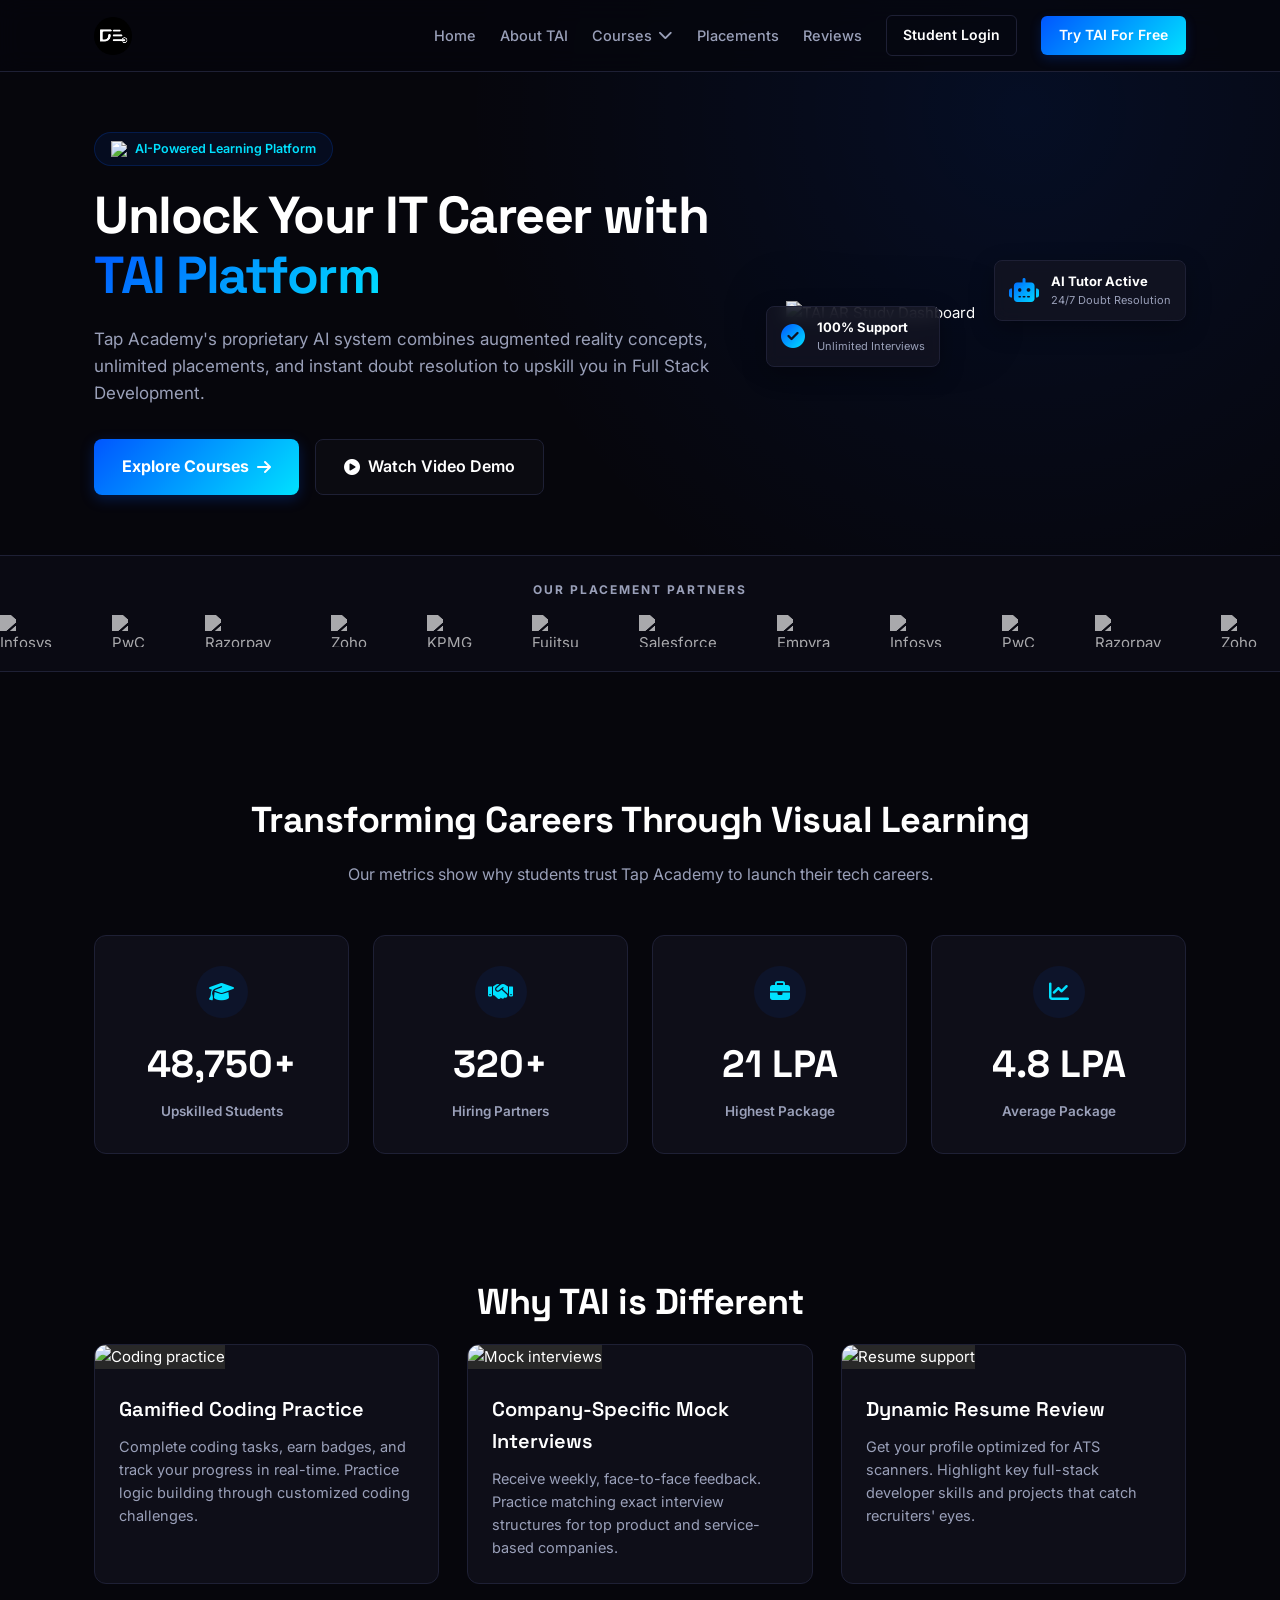
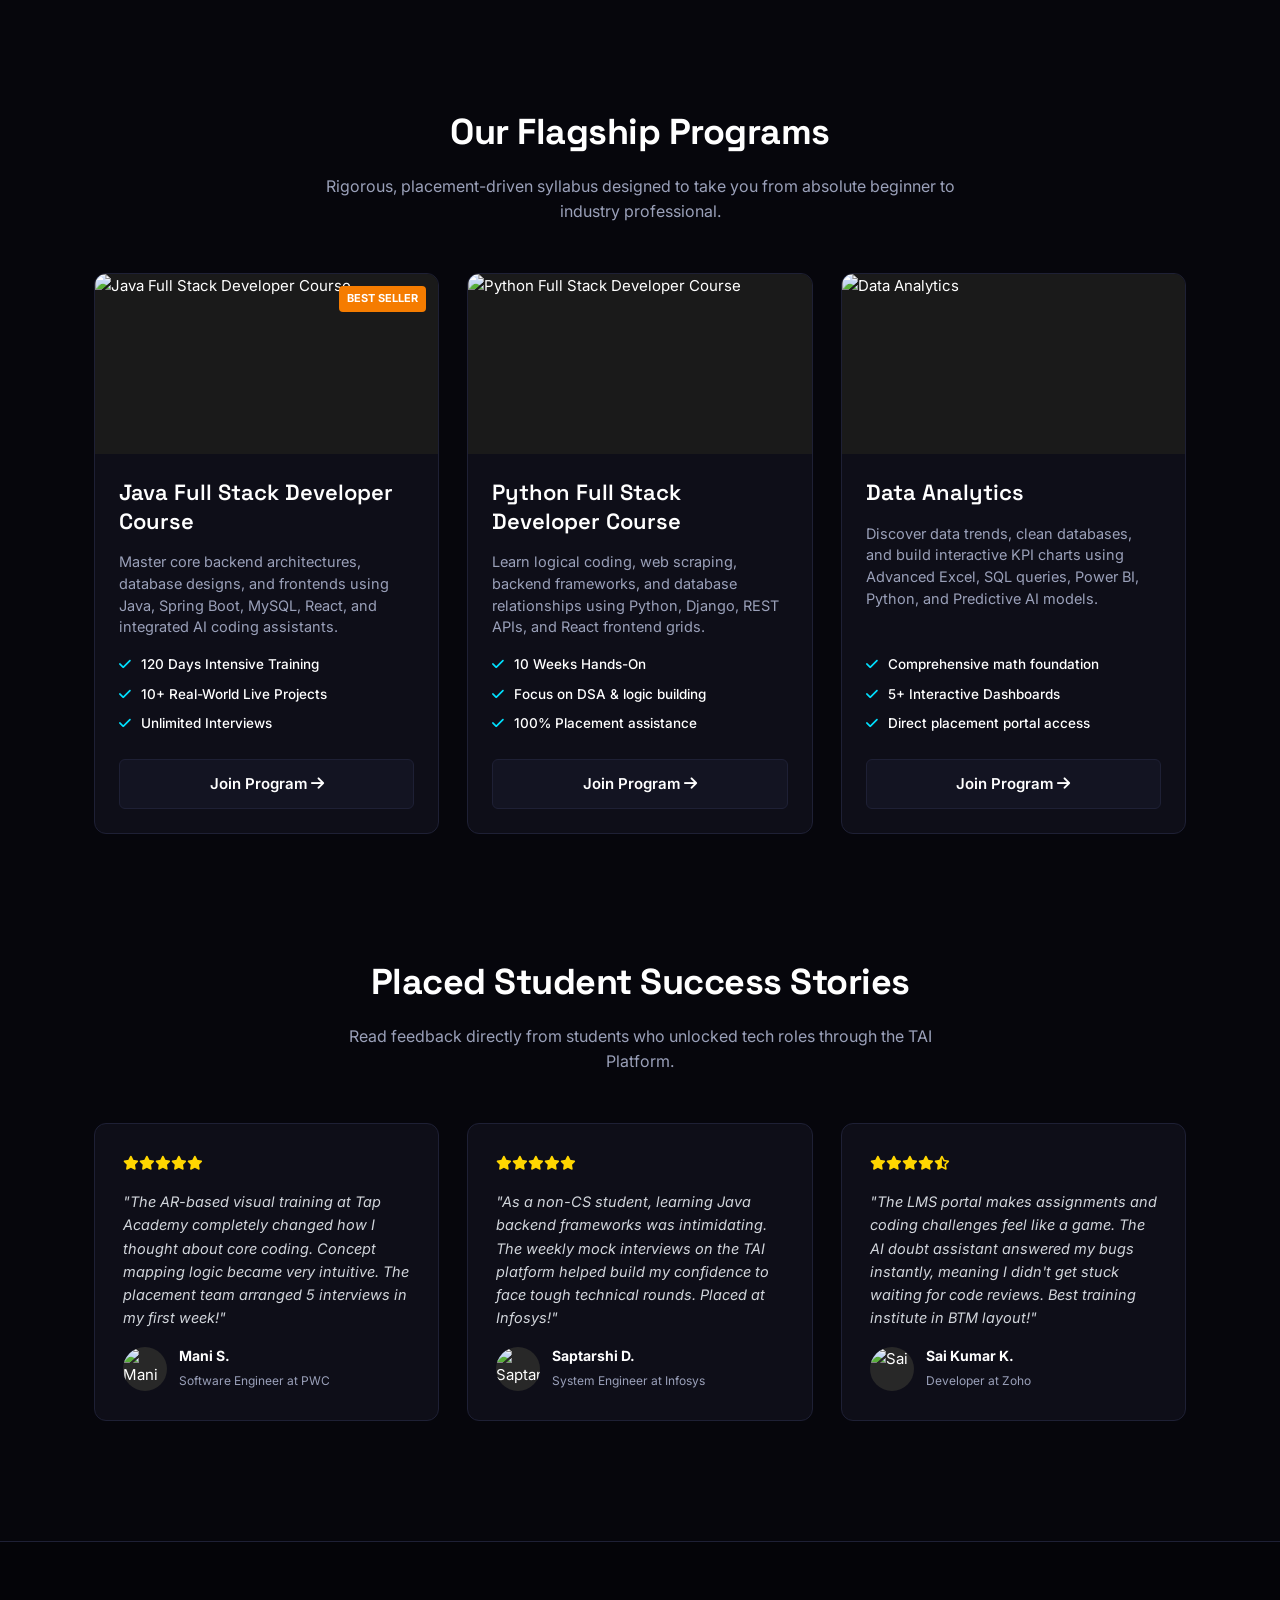
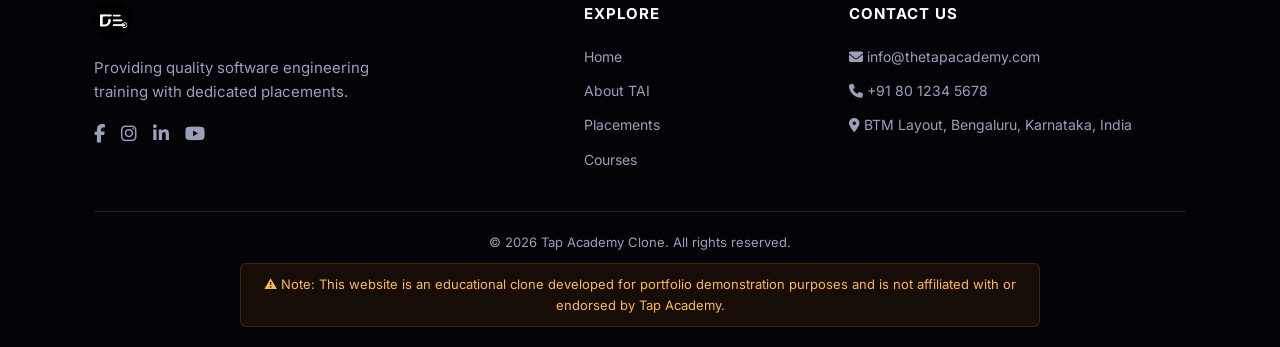
==== index.html @ 03d18e81 "Deployment of tapacademy-clone" ====
<!DOCTYPE html>
<html lang="en">
<head>
    <meta charset="UTF-8">
    <meta name="viewport" content="width=device-width, initial-scale=1.0">
    <meta name="description" content="Tap Academy TAI Platform Clone - High-fidelity visual mockup of Tap Academy's homepage and training platform.">
    <title>Tap Academy | TAI Platform Clone</title>
    <!-- Google Fonts -->
    <link rel="preconnect" href="https://fonts.googleapis.com">
    <link rel="preconnect" href="https://fonts.gstatic.com" crossorigin>
    <link href="https://fonts.googleapis.com/css2?family=Inter:wght@300;400;500;600;700;800;900&family=Space+Grotesk:wght@400;500;600;700&display=swap" rel="stylesheet">
    <!-- FontAwesome for icons -->
    <link rel="stylesheet" href="https://cdnjs.cloudflare.com/ajax/libs/font-awesome/6.4.0/css/all.min.css">
    <link rel="stylesheet" href="style.css">
</head>
<body>
    <!-- Top Fixed Navbar -->
    <header class="navbar">
        <div class="nav-container">
            <a href="#" class="logo-link">
                <!-- White Logo served locally from assets -->
                <img src="assets/logo.svg" alt="Tap Academy Logo" class="brand-logo">
            </a>
            
            <!-- Desktop Links -->
            <nav class="nav-menu" id="nav-menu">
                <a href="index.html#home" class="nav-link active">Home</a>
                <a href="index.html#about" class="nav-link">About TAI</a>
                
                <!-- Courses Dropdown -->
                <div class="nav-dropdown" id="nav-dropdown">
                    <a href="#" class="nav-link dropdown-toggle" id="dropdown-toggle">Courses <i class="fas fa-chevron-down"></i></a>
                    <div class="dropdown-menu" id="dropdown-menu">
                        <a href="java-course.html" class="dropdown-item">
                            <div class="dropdown-icon-box java-color">
                                <i class="fab fa-java"></i>
                            </div>
                            <div class="dropdown-info">
                                <span class="dropdown-title">Java Full Stack Developer Course</span>
                                <span class="dropdown-desc">120-day training in Spring Boot, React & SQL.</span>
                            </div>
                        </a>
                        <a href="python-course.html" class="dropdown-item">
                            <div class="dropdown-icon-box python-color">
                                <i class="fab fa-python"></i>
                            </div>
                            <div class="dropdown-info">
                                <span class="dropdown-title">Python Full Stack Developer Course</span>
                                <span class="dropdown-desc">Django, REST APIs & logic building.</span>
                            </div>
                        </a>
                        <a href="data-analytics.html" class="dropdown-item">
                            <div class="dropdown-icon-box data-color">
                                <i class="fas fa-chart-bar"></i>
                            </div>
                            <div class="dropdown-info">
                                <span class="dropdown-title">Data Analytics</span>
                                <span class="dropdown-desc">Power BI, Excel, SQL & Python data science.</span>
                            </div>
                        </a>
                    </div>
                </div>
                
                <a href="placements.html" class="nav-link">Placements</a>
                <a href="index.html#testimonials" class="nav-link">Reviews</a>
                <a href="login.html" class="nav-btn-secondary">Student Login</a>
                <a href="login.html" class="nav-btn-primary">Try TAI For Free</a>
            </nav>

            <!-- Mobile Hamburger Menu Button -->
            <button class="mobile-toggle-btn" id="mobile-toggle-btn" aria-label="Toggle Menu">
                <i class="fas fa-bars"></i>
            </button>
        </div>
    </header>

    <!-- Hero Section -->
    <section id="home" class="hero-section">
        <div class="hero-container">
            <div class="hero-content">
                <div class="pill-badge">
                    <img src="https://www.svgrepo.com/show/398226/rocket.svg" alt="Rocket" class="pill-icon">
                    <span>AI-Powered Learning Platform</span>
                </div>
                <h1 class="hero-title">Unlock Your IT Career with <span class="text-gradient">TAI Platform</span></h1>
                <p class="hero-desc">
                    Tap Academy's proprietary AI system combines augmented reality concepts, unlimited placements, and instant doubt resolution to upskill you in Full Stack Development.
                </p>
                <div class="hero-actions">
                    <a href="#courses" class="btn-primary-large">Explore Courses <i class="fas fa-arrow-right"></i></a>
                    <a href="https://www.youtube.com/embed/YRE8jYq4Nvg?si=kx7yIqh5yuIuqrKE" target="_blank" class="btn-secondary-large">
                        <i class="fas fa-play-circle"></i> Watch Video Demo
                    </a>
                </div>
            </div>
            
            <div class="hero-visual">
                <!-- Authentic visual illustrating TAI AR study model -->
                <div class="visual-wrapper">
                    <img src="https://d2hqh62t23qj3u.cloudfront.net/assets/auth-illustration-Bth3SRxF.png" alt="TAI AR Study Dashboard" class="main-visual-img">
                    <div class="floating-stat-badge badge-top">
                        <i class="fas fa-check-circle text-gradient"></i>
                        <div>
                            <h4>100% Support</h4>
                            <p>Unlimited Interviews</p>
                        </div>
                    </div>
                    <div class="floating-stat-badge badge-bottom">
                        <i class="fas fa-robot text-gradient"></i>
                        <div>
                            <h4>AI Tutor Active</h4>
                            <p>24/7 Doubt Resolution</p>
                        </div>
                    </div>
                </div>
            </div>
        </div>
    </section>

    <!-- Placement Marquee Banner -->
    <div class="marquee-wrapper">
        <div class="marquee-title">OUR PLACEMENT PARTNERS</div>
        <div class="marquee-content-container">
            <div class="marquee-track">
                <!-- Double set of logos for infinite scroll -->
                <img src="https://d2hqh62t23qj3u.cloudfront.net/assets/infosys.png" alt="Infosys">
                <img src="https://d2hqh62t23qj3u.cloudfront.net/assets/pwc.png" alt="PwC">
                <img src="https://d2hqh62t23qj3u.cloudfront.net/assets/razorpay.png" alt="Razorpay">
                <img src="https://d2hqh62t23qj3u.cloudfront.net/assets/zoho.png" alt="Zoho">
                <img src="https://d2hqh62t23qj3u.cloudfront.net/assets/kpmg.png" alt="KPMG">
                <img src="https://d2hqh62t23qj3u.cloudfront.net/assets/fujitsu.png" alt="Fujitsu">
                <img src="https://d2hqh62t23qj3u.cloudfront.net/assets/salesforce.png" alt="Salesforce">
                <img src="https://d2hqh62t23qj3u.cloudfront.net/assets/empyra.png" alt="Empyra">
                <!-- Duplicate for seamless scroll -->
                <img src="https://d2hqh62t23qj3u.cloudfront.net/assets/infosys.png" alt="Infosys">
                <img src="https://d2hqh62t23qj3u.cloudfront.net/assets/pwc.png" alt="PwC">
                <img src="https://d2hqh62t23qj3u.cloudfront.net/assets/razorpay.png" alt="Razorpay">
                <img src="https://d2hqh62t23qj3u.cloudfront.net/assets/zoho.png" alt="Zoho">
                <img src="https://d2hqh62t23qj3u.cloudfront.net/assets/kpmg.png" alt="KPMG">
                <img src="https://d2hqh62t23qj3u.cloudfront.net/assets/fujitsu.png" alt="Fujitsu">
                <img src="https://d2hqh62t23qj3u.cloudfront.net/assets/salesforce.png" alt="Salesforce">
                <img src="https://d2hqh62t23qj3u.cloudfront.net/assets/empyra.png" alt="Empyra">
            </div>
        </div>
    </div>

    <!-- Placements / Statistics Section -->
    <section id="stats" class="stats-section">
        <div class="section-container">
            <h2 class="section-heading text-center">Transforming Careers Through Visual Learning</h2>
            <p class="section-subheading text-center">Our metrics show why students trust Tap Academy to launch their tech careers.</p>
            
            <div class="stats-grid">
                <div class="stat-card">
                    <div class="stat-icon-circle"><i class="fas fa-graduation-cap"></i></div>
                    <span class="stat-number" data-target="75000">75,000+</span>
                    <span class="stat-label">Upskilled Students</span>
                </div>
                <div class="stat-card">
                    <div class="stat-icon-circle"><i class="fas fa-handshake"></i></div>
                    <span class="stat-number" data-target="500">500+</span>
                    <span class="stat-label">Hiring Partners</span>
                </div>
                <div class="stat-card">
                    <div class="stat-icon-circle"><i class="fas fa-briefcase"></i></div>
                    <span class="stat-number">21 LPA</span>
                    <span class="stat-label">Highest Package</span>
                </div>
                <div class="stat-card">
                    <div class="stat-icon-circle"><i class="fas fa-chart-line"></i></div>
                    <span class="stat-number">4.8 LPA</span>
                    <span class="stat-label">Average Package</span>
                </div>
            </div>
        </div>
    </section>

    <!-- TAI Platform Features Section -->
    <section id="about" class="features-section">
        <div class="section-container">
            <h2 class="section-heading text-center">Why TAI is Different</h2>
            <div class="features-grid">
                <div class="feature-card">
                    <img src="https://d2hqh62t23qj3u.cloudfront.net/assets/problemsolving.jpg" alt="Coding practice" class="feature-img">
                    <div class="feature-body">
                        <h3>Gamified Coding Practice</h3>
                        <p>Complete coding tasks, earn badges, and track your progress in real-time. Practice logic building through customized coding challenges.</p>
                    </div>
                </div>
                <div class="feature-card">
                    <img src="https://d2hqh62t23qj3u.cloudfront.net/assets/mock-interview.jpg" alt="Mock interviews" class="feature-img">
                    <div class="feature-body">
                        <h3>Company-Specific Mock Interviews</h3>
                        <p>Receive weekly, face-to-face feedback. Practice matching exact interview structures for top product and service-based companies.</p>
                    </div>
                </div>
                <div class="feature-card">
                    <img src="https://d2hqh62t23qj3u.cloudfront.net/assets/resumeBuilding.jpg" alt="Resume support" class="feature-img">
                    <div class="feature-body">
                        <h3>Dynamic Resume Review</h3>
                        <p>Get your profile optimized for ATS scanners. Highlight key full-stack developer skills and projects that catch recruiters' eyes.</p>
                    </div>
                </div>
            </div>
        </div>
    </section>

    <!-- Course Cards Section -->
    <section id="courses" class="courses-section">
        <div class="section-container">
            <h2 class="section-heading text-center">Our Flagship Programs</h2>
            <p class="section-subheading text-center">Rigorous, placement-driven syllabus designed to take you from absolute beginner to industry professional.</p>
            
            <div class="courses-grid">
                <!-- Course Card 1 -->
                <div class="course-card">
                    <div class="course-img-wrapper">
                        <img src="https://d2hqh62t23qj3u.cloudfront.net/assets/java_full_stack_banner.jpeg" alt="Java Full Stack Developer Course" class="course-img">
                        <span class="course-badge-overlay">Best Seller</span>
                    </div>
                    <div class="course-body">
                        <h3 class="course-title">Java Full Stack Developer Course</h3>
                        <p class="course-desc">
                            Master core backend architectures, database designs, and frontends using Java, Spring Boot, MySQL, React, and integrated AI coding assistants.
                        </p>
                        <ul class="course-highlights">
                            <li><i class="fas fa-check"></i> 120 Days Intensive Training</li>
                            <li><i class="fas fa-check"></i> 10+ Real-World Live Projects</li>
                            <li><i class="fas fa-check"></i> Unlimited Interviews</li>
                        </ul>
                    </div>
                    <div class="course-footer">
                        <a href="java-course.html" class="btn-course-action">Join Program <i class="fas fa-arrow-right"></i></a>
                    </div>
                </div>

                <!-- Course Card 2 -->
                <div class="course-card">
                    <div class="course-img-wrapper">
                        <img src="https://d2hqh62t23qj3u.cloudfront.net/assets/python_full_stack_banner.jpeg" alt="Python Full Stack Developer Course" class="course-img">
                    </div>
                    <div class="course-body">
                        <h3 class="course-title">Python Full Stack Developer Course</h3>
                        <p class="course-desc">
                            Learn logical coding, web scraping, backend frameworks, and database relationships using Python, Django, REST APIs, and React frontend grids.
                        </p>
                        <ul class="course-highlights">
                            <li><i class="fas fa-check"></i> 10 Weeks Hands-On</li>
                            <li><i class="fas fa-check"></i> Focus on DSA & logic building</li>
                            <li><i class="fas fa-check"></i> 100% Placement assistance</li>
                        </ul>
                    </div>
                    <div class="course-footer">
                        <a href="python-course.html" class="btn-course-action">Join Program <i class="fas fa-arrow-right"></i></a>
                    </div>
                </div>

                <!-- Course Card 3 -->
                <div class="course-card">
                    <div class="course-img-wrapper">
                        <img src="https://d2hqh62t23qj3u.cloudfront.net/assets/data_analytics_banner.jpeg" alt="Data Analytics" class="course-img">
                    </div>
                    <div class="course-body">
                        <h3 class="course-title">Data Analytics</h3>
                        <p class="course-desc">
                            Discover data trends, clean databases, and build interactive KPI charts using Advanced Excel, SQL queries, Power BI, Python, and Predictive AI models.
                        </p>
                        <ul class="course-highlights">
                            <li><i class="fas fa-check"></i> Comprehensive math foundation</li>
                            <li><i class="fas fa-check"></i> 5+ Interactive Dashboards</li>
                            <li><i class="fas fa-check"></i> Direct placement portal access</li>
                        </ul>
                    </div>
                    <div class="course-footer">
                        <a href="data-analytics.html" class="btn-course-action">Join Program <i class="fas fa-arrow-right"></i></a>
                    </div>
                </div>
            </div>
        </div>
    </section>

    <!-- Testimonials Section -->
    <section id="testimonials" class="testimonials-section">
        <div class="section-container">
            <h2 class="section-heading text-center">Placed Student Success Stories</h2>
            <p class="section-subheading text-center">Read feedback directly from students who unlocked tech roles through the TAI Platform.</p>
            
            <div class="testimonials-grid">
                <!-- Testimonial 1 -->
                <div class="testimonial-card">
                    <div class="testimonial-rating">
                        <i class="fas fa-star"></i><i class="fas fa-star"></i><i class="fas fa-star"></i><i class="fas fa-star"></i><i class="fas fa-star"></i>
                    </div>
                    <p class="testimonial-text">
                        "The AR-based visual training at Tap Academy completely changed how I thought about core coding. Concept mapping logic became very intuitive. The placement team arranged 5 interviews in my first week!"
                    </p>
                    <div class="testimonial-author">
                        <img src="https://d2hqh62t23qj3u.cloudfront.net/assets/mani.jpeg" alt="Mani" class="author-avatar">
                        <div class="author-details">
                            <h4>Mani S.</h4>
                            <span>Software Engineer at PWC</span>
                        </div>
                    </div>
                </div>

                <!-- Testimonial 2 -->
                <div class="testimonial-card">
                    <div class="testimonial-rating">
                        <i class="fas fa-star"></i><i class="fas fa-star"></i><i class="fas fa-star"></i><i class="fas fa-star"></i><i class="fas fa-star"></i>
                    </div>
                    <p class="testimonial-text">
                        "As a non-CS student, learning Java backend frameworks was intimidating. The weekly mock interviews on the TAI platform helped build my confidence to face tough technical rounds. Placed at Infosys!"
                    </p>
                    <div class="testimonial-author">
                        <img src="https://d2hqh62t23qj3u.cloudfront.net/assets/saptarshi.jpeg" alt="Saptarshi" class="author-avatar">
                        <div class="author-details">
                            <h4>Saptarshi D.</h4>
                            <span>System Engineer at Infosys</span>
                        </div>
                    </div>
                </div>

                <!-- Testimonial 3 -->
                <div class="testimonial-card">
                    <div class="testimonial-rating">
                        <i class="fas fa-star"></i><i class="fas fa-star"></i><i class="fas fa-star"></i><i class="fas fa-star"></i><i class="fas fa-star-half-alt"></i>
                    </div>
                    <p class="testimonial-text">
                        "The LMS portal makes assignments and coding challenges feel like a game. The AI doubt assistant answered my bugs instantly, meaning I didn't get stuck waiting for code reviews. Best training institute in BTM layout!"
                    </p>
                    <div class="testimonial-author">
                        <img src="https://d2hqh62t23qj3u.cloudfront.net/assets/sai.jpeg" alt="Sai" class="author-avatar">
                        <div class="author-details">
                            <h4>Sai Kumar K.</h4>
                            <span>Developer at Zoho</span>
                        </div>
                    </div>
                </div>
            </div>
        </div>
    </section>

    <!-- Global Footer -->
    <footer class="footer">
        <div class="footer-container">
            <div class="footer-grid">
                <!-- Brand col -->
                <div class="footer-col-brand">
                    <img src="assets/logo.svg" alt="Tap Academy Logo" class="footer-logo">
                    <p class="footer-tagline">Providing quality software engineering training with dedicated placements.</p>
                    <div class="footer-socials">
                        <a href="https://www.facebook.com/thetapacademy/" target="_blank"><i class="fab fa-facebook-f"></i></a>
                        <a href="https://www.instagram.com/tapacademy.online" target="_blank"><i class="fab fa-instagram"></i></a>
                        <a href="https://www.linkedin.com/company/tap-academy" target="_blank"><i class="fab fa-linkedin-in"></i></a>
                        <a href="https://www.youtube.com/@TAPACADEMY" target="_blank"><i class="fab fa-youtube"></i></a>
                    </div>
                </div>

                <!-- Link col 1 -->
                <div class="footer-col">
                    <h3>Explore</h3>
                    <ul>
                        <li><a href="index.html#home">Home</a></li>
                        <li><a href="index.html#about">About TAI</a></li>
                        <li><a href="placements.html">Placements</a></li>
                        <li><a href="index.html#courses">Courses</a></li>
                    </ul>
                </div>

                <!-- Link col 2 -->
                <div class="footer-col">
                    <h3>Contact Us</h3>
                    <ul>
                        <li><i class="fas fa-envelope"></i> info@thetapacademy.com</li>
                        <li><i class="fas fa-phone"></i> +91 80 1234 5678</li>
                        <li><i class="fas fa-map-marker-alt"></i> BTM Layout, Bengaluru, Karnataka, India</li>
                    </ul>
                </div>
            </div>
            
            <div class="footer-bottom">
                <p>&copy; 2026 Tap Academy Clone. All rights reserved.</p>
                <p class="disclaimer-note">⚠️ Note: This website is an educational clone developed for portfolio demonstration purposes and is not affiliated with or endorsed by Tap Academy.</p>
            </div>
        </div>
    </footer>

    <!-- JavaScript script -->
    <script src="main.js"></script>
</body>
</html>
---- style.css ----
/* Tap Academy TAI Platform Clone Stylesheet */
:root {
    --bg-base: #06060c;
    --bg-surface: #0e0e18;
    --bg-card: #131422;
    --border-color: #1e2035;
    --text-primary: #ffffff;
    --text-secondary: #9aa0b9;
    --accent-blue: #0056ff;
    --accent-cyan: #00e1ff;
    --accent-gradient: linear-gradient(135deg, #0056ff 0%, #00e1ff 100%);
    --font-family-sans: 'Inter', -apple-system, BlinkMacSystemFont, sans-serif;
    --font-family-display: 'Space Grotesk', sans-serif;
    --nav-height: 72px;
}

* {
    box-sizing: border-box;
    margin: 0;
    padding: 0;
}

html {
    scroll-behavior: smooth;
}

body {
    background-color: var(--bg-base);
    color: var(--text-primary);
    font-family: var(--font-family-sans);
    font-size: 15px;
    line-height: 1.6;
    overflow-x: hidden;
}

button {
    background: none;
    border: none;
    cursor: pointer;
    font-family: inherit;
    color: inherit;
}

a {
    color: inherit;
    text-decoration: none;
}

/* Common Layout Utilities */
.section-container {
    width: 100%;
    max-width: 1140px;
    margin: 0 auto;
    padding: 0 24px;
}

.text-center {
    text-align: center;
}

.text-gradient {
    background: var(--accent-gradient);
    -webkit-background-clip: text;
    -webkit-text-fill-color: transparent;
    font-weight: 700;
}

.section-heading {
    font-family: var(--font-family-display);
    font-size: 36px;
    font-weight: 700;
    margin-bottom: 12px;
    letter-spacing: -0.5px;
}

.section-subheading {
    color: var(--text-secondary);
    font-size: 16px;
    max-width: 650px;
    margin: 0 auto 48px auto;
}

/* Translucent Sticky Navbar */
.navbar {
    position: fixed;
    top: 0;
    left: 0;
    right: 0;
    height: var(--nav-height);
    background-color: rgba(6, 6, 12, 0.75);
    backdrop-filter: blur(12px);
    -webkit-backdrop-filter: blur(12px);
    border-bottom: 1px solid var(--border-color);
    z-index: 1000;
    display: flex;
    justify-content: center;
}

.nav-container {
    width: 100%;
    max-width: 1140px;
    padding: 0 24px;
    display: flex;
    justify-content: space-between;
    align-items: center;
    height: 100%;
}

.brand-logo {
    height: 38px;
    display: block;
}

.nav-menu {
    display: flex;
    align-items: center;
    gap: 24px;
}

.nav-link {
    color: var(--text-secondary);
    font-size: 14.5px;
    font-weight: 500;
    transition: color 0.2s;
}

.nav-link:hover, .nav-link.active {
    color: var(--text-primary);
}

.nav-btn-secondary {
    border: 1px solid var(--border-color);
    color: var(--text-primary);
    padding: 8px 16px;
    border-radius: 6px;
    font-size: 14px;
    font-weight: 600;
    transition: background-color 0.2s;
}

.nav-btn-secondary:hover {
    background-color: var(--border-color);
}

.nav-btn-primary {
    background: var(--accent-gradient);
    color: #ffffff;
    padding: 8px 18px;
    border-radius: 6px;
    font-size: 14px;
    font-weight: 600;
    box-shadow: 0 4px 12px rgba(0, 86, 255, 0.2);
    transition: transform 0.2s, box-shadow 0.2s;
}

.nav-btn-primary:hover {
    transform: translateY(-1px);
    box-shadow: 0 6px 16px rgba(0, 86, 255, 0.4);
}

.mobile-toggle-btn {
    display: none;
    font-size: 24px;
    color: var(--text-primary);
}

/* Hero Section */
.hero-section {
    padding-top: calc(var(--nav-height) + 60px);
    padding-bottom: 60px;
    background: radial-gradient(circle at 80% 20%, rgba(0, 86, 255, 0.1) 0%, transparent 50%);
}

.hero-container {
    width: 100%;
    max-width: 1140px;
    margin: 0 auto;
    padding: 0 24px;
    display: flex;
    align-items: center;
    gap: 40px;
}

.hero-content {
    flex: 1.2;
}

.pill-badge {
    display: inline-flex;
    align-items: center;
    gap: 8px;
    background-color: rgba(0, 86, 255, 0.08);
    border: 1px solid rgba(0, 86, 255, 0.2);
    border-radius: 100px;
    padding: 6px 16px;
    font-size: 12.5px;
    font-weight: 600;
    color: var(--accent-cyan);
    margin-bottom: 20px;
}

.pill-icon {
    width: 16px;
    height: 16px;
}

.hero-title {
    font-family: var(--font-family-display);
    font-size: 52px;
    font-weight: 700;
    line-height: 1.15;
    letter-spacing: -1.5px;
    margin-bottom: 20px;
}

.hero-desc {
    color: var(--text-secondary);
    font-size: 17px;
    line-height: 1.6;
    margin-bottom: 32px;
}

.hero-actions {
    display: flex;
    gap: 16px;
    flex-wrap: wrap;
}

.btn-primary-large {
    background: var(--accent-gradient);
    color: #ffffff;
    font-size: 16px;
    font-weight: 700;
    padding: 14px 28px;
    border-radius: 8px;
    box-shadow: 0 4px 14px rgba(0, 86, 255, 0.25);
    display: inline-flex;
    align-items: center;
    gap: 8px;
    transition: transform 0.2s, box-shadow 0.2s;
}

.btn-primary-large:hover {
    transform: translateY(-2px);
    box-shadow: 0 8px 24px rgba(0, 86, 255, 0.45);
}

.btn-secondary-large {
    border: 1px solid var(--border-color);
    background-color: rgba(255,255,255,0.02);
    color: var(--text-primary);
    font-size: 16px;
    font-weight: 600;
    padding: 14px 28px;
    border-radius: 8px;
    display: inline-flex;
    align-items: center;
    gap: 8px;
    transition: background-color 0.2s;
}

.btn-secondary-large:hover {
    background-color: rgba(255, 255, 255, 0.05);
}

.hero-visual {
    flex: 0.8;
    display: flex;
    justify-content: center;
}

.visual-wrapper {
    position: relative;
    width: 100%;
    max-width: 380px;
}

.main-visual-img {
    width: 100%;
    height: auto;
    object-fit: contain;
    filter: drop-shadow(0 12px 30px rgba(0,0,0,0.5));
}

.floating-stat-badge {
    position: absolute;
    background-color: rgba(19, 20, 34, 0.8);
    border: 1px solid var(--border-color);
    backdrop-filter: blur(8px);
    border-radius: 8px;
    padding: 10px 14px;
    display: flex;
    align-items: center;
    gap: 12px;
    box-shadow: 0 8px 24px rgba(0,0,0,0.3);
}

.floating-stat-badge i {
    font-size: 24px;
}

.floating-stat-badge h4 {
    font-size: 13px;
    font-weight: 700;
}

.floating-stat-badge p {
    font-size: 11px;
    color: var(--text-secondary);
}

.badge-top {
    top: 20%;
    left: -20px;
}

.badge-bottom {
    bottom: 20%;
    right: -20px;
}

/* Placements Partner Marquee */
.marquee-wrapper {
    background-color: rgba(14, 14, 24, 0.6);
    border-top: 1px solid var(--border-color);
    border-bottom: 1px solid var(--border-color);
    padding: 24px 0;
    margin-bottom: 60px;
}

.marquee-title {
    text-align: center;
    font-size: 12px;
    font-weight: 700;
    color: var(--text-secondary);
    letter-spacing: 2px;
    margin-bottom: 16px;
}

.marquee-content-container {
    overflow: hidden;
    width: 100%;
    display: flex;
}

.marquee-track {
    display: flex;
    gap: 60px;
    animation: marquee 25s linear infinite;
    width: max-content;
}

.marquee-track img {
    height: 32px;
    object-fit: contain;
    filter: brightness(0) invert(1) opacity(0.65); /* Standard grey logos */
    transition: filter 0.2s;
}

.marquee-track img:hover {
    filter: brightness(0) invert(1) opacity(1);
}

@keyframes marquee {
    from { transform: translateX(0); }
    to { transform: translateX(-50%); }
}

/* Statistics Grid Section */
.stats-section {
    padding: 60px 0;
}

.stats-grid {
    display: grid;
    grid-template-columns: repeat(auto-fit, minmax(220px, 1fr));
    gap: 24px;
}

.stat-card {
    background-color: var(--bg-surface);
    border: 1px solid var(--border-color);
    border-radius: 12px;
    padding: 30px;
    text-align: center;
    transition: transform 0.25s, border-color 0.25s;
}

.stat-card:hover {
    transform: translateY(-3px);
    border-color: rgba(0, 86, 255, 0.4);
}

.stat-icon-circle {
    background-color: rgba(0, 86, 255, 0.08);
    width: 52px;
    height: 52px;
    border-radius: 50%;
    margin: 0 auto 16px auto;
    display: flex;
    align-items: center;
    justify-content: center;
    color: var(--accent-cyan);
    font-size: 20px;
}

.stat-number {
    font-family: var(--font-family-display);
    font-size: 38px;
    font-weight: 700;
    display: block;
    margin-bottom: 4px;
}

.stat-label {
    color: var(--text-secondary);
    font-size: 13.5px;
    font-weight: 600;
}

/* Features grid block */
.features-section {
    padding: 60px 0;
}

.features-grid {
    display: grid;
    grid-template-columns: repeat(auto-fit, minmax(320px, 1fr));
    gap: 28px;
}

.feature-card {
    background-color: var(--bg-surface);
    border: 1px solid var(--border-color);
    border-radius: 12px;
    overflow: hidden;
    transition: transform 0.25s;
}

.feature-card:hover {
    transform: translateY(-4px);
}

.feature-img {
    width: 100%;
    height: 200px;
    object-fit: cover;
    background-color: #282828;
}

.feature-body {
    padding: 24px;
}

.feature-body h3 {
    font-family: var(--font-family-display);
    font-size: 20px;
    font-weight: 600;
    margin-bottom: 10px;
}

.feature-body p {
    color: var(--text-secondary);
    font-size: 14.5px;
}

/* Course cards styling */
.courses-section {
    padding: 60px 0;
}

.courses-grid {
    display: grid;
    grid-template-columns: repeat(auto-fit, minmax(320px, 1fr));
    gap: 28px;
}

.course-card {
    background-color: var(--bg-surface);
    border: 1px solid var(--border-color);
    border-radius: 12px;
    overflow: hidden;
    display: flex;
    flex-direction: column;
    height: 100%;
    transition: border-color 0.25s, box-shadow 0.25s;
}

.course-card:hover {
    border-color: rgba(0, 86, 255, 0.4);
    box-shadow: 0 12px 30px rgba(0, 0, 0, 0.4);
}

.course-img-wrapper {
    position: relative;
    width: 100%;
    height: 180px;
    overflow: hidden;
    background-color: #1a1a1a;
}

.course-img {
    width: 100%;
    height: 100%;
    object-fit: cover;
}

.course-badge-overlay {
    position: absolute;
    top: 12px;
    right: 12px;
    background-color: #f57c00;
    color: #ffffff;
    font-size: 11px;
    font-weight: 700;
    padding: 4px 8px;
    border-radius: 4px;
    text-transform: uppercase;
}

.course-body {
    padding: 24px;
    flex: 1;
    display: flex;
    flex-direction: column;
    gap: 16px;
}

.course-title {
    font-family: var(--font-family-display);
    font-size: 22px;
    font-weight: 600;
    line-height: 1.3;
}

.course-desc {
    color: var(--text-secondary);
    font-size: 14.5px;
    line-height: 1.5;
}

.course-highlights {
    list-style: none;
    display: flex;
    flex-direction: column;
    gap: 8px;
    margin-top: auto;
}

.course-highlights li {
    font-size: 13.5px;
    font-weight: 500;
    display: flex;
    align-items: center;
    gap: 10px;
}

.course-highlights i {
    color: var(--accent-cyan);
}

.course-footer {
    padding: 0 24px 24px 24px;
}

.btn-course-action {
    display: block;
    width: 100%;
    text-align: center;
    background-color: var(--bg-card);
    border: 1px solid var(--border-color);
    padding: 12px 0;
    border-radius: 6px;
    font-weight: 600;
    transition: background-color 0.2s, border-color 0.2s;
}

.btn-course-action:hover {
    background-color: var(--border-color);
    border-color: var(--accent-cyan);
}

/* Testimonials Carousel / Grid */
.testimonials-section {
    padding: 60px 0;
}

.testimonials-grid {
    display: grid;
    grid-template-columns: repeat(auto-fit, minmax(320px, 1fr));
    gap: 28px;
}

.testimonial-card {
    background-color: var(--bg-surface);
    border: 1px solid var(--border-color);
    border-radius: 12px;
    padding: 28px;
    display: flex;
    flex-direction: column;
    gap: 16px;
}

.testimonial-rating {
    color: #ffd600;
    font-size: 14px;
}

.testimonial-text {
    font-style: italic;
    font-size: 14.5px;
    line-height: 1.6;
    color: #d1d5db;
}

.testimonial-author {
    display: flex;
    align-items: center;
    gap: 12px;
    margin-top: auto;
}

.author-avatar {
    width: 44px;
    height: 44px;
    border-radius: 50%;
    object-fit: cover;
    background-color: #282828;
}

.author-details h4 {
    font-size: 14px;
    font-weight: 700;
}

.author-details span {
    font-size: 12px;
    color: var(--text-secondary);
}

/* Footer layout */
.footer {
    background-color: #040408;
    border-top: 1px solid var(--border-color);
    padding: 60px 0 20px 0;
    margin-top: 60px;
}

.footer-container {
    width: 100%;
    max-width: 1140px;
    margin: 0 auto;
    padding: 0 24px;
}

.footer-grid {
    display: grid;
    grid-template-columns: 2fr 1fr 1.5fr;
    gap: 40px;
    margin-bottom: 40px;
}

.footer-col-brand {
    display: flex;
    flex-direction: column;
    gap: 16px;
}

.footer-logo {
    height: 38px;
    width: max-content;
}

.footer-tagline {
    color: var(--text-secondary);
    max-width: 320px;
}

.footer-socials {
    display: flex;
    gap: 16px;
}

.footer-socials a {
    color: var(--text-secondary);
    font-size: 18px;
    transition: color 0.2s;
}

.footer-socials a:hover {
    color: var(--text-primary);
}

.footer-col h3 {
    font-size: 15px;
    font-weight: 700;
    margin-bottom: 20px;
    text-transform: uppercase;
    letter-spacing: 1px;
}

.footer-col ul {
    list-style: none;
    display: flex;
    flex-direction: column;
    gap: 12px;
}

.footer-col li {
    font-size: 14px;
    color: var(--text-secondary);
}

.footer-col a {
    transition: color 0.2s;
}

.footer-col a:hover {
    color: var(--text-primary);
}

.footer-bottom {
    border-top: 1px solid var(--border-color);
    padding-top: 20px;
    display: flex;
    flex-direction: column;
    align-items: center;
    gap: 10px;
    font-size: 13px;
    color: var(--text-secondary);
    text-align: center;
}

.disclaimer-note {
    background-color: rgba(245, 124, 0, 0.08);
    border: 1px solid rgba(245, 124, 0, 0.2);
    padding: 10px 20px;
    border-radius: 6px;
    max-width: 800px;
    color: #ffb74d;
}

/* Responsive configurations */
@media (max-width: 992px) {
    .hero-container {
        flex-direction: column;
        text-align: center;
    }
    .hero-actions {
        justify-content: center;
    }
    .hero-title {
        font-size: 42px;
    }
    .hero-visual {
        margin-top: 24px;
    }
    .footer-grid {
        grid-template-columns: 1fr 1fr;
    }
    .footer-col-brand {
        grid-column: 1 / -1;
    }
}

@media (max-width: 768px) {
    .nav-menu {
        display: none; /* Hide menu for hamburger toggle */
    }
    
    .nav-menu.open {
        display: flex;
        flex-direction: column;
        position: absolute;
        top: var(--nav-height);
        left: 0;
        right: 0;
        background-color: var(--bg-surface);
        border-bottom: 1px solid var(--border-color);
        padding: 24px;
        gap: 16px;
        z-index: 1001;
    }
    
    .nav-link {
        font-size: 16px;
        width: 100%;
        text-align: center;
    }
    
    .nav-btn-secondary, .nav-btn-primary {
        width: 100%;
        text-align: center;
    }
    
    .mobile-toggle-btn {
        display: block;
    }
    
    .section-heading {
        font-size: 28px;
    }
    
    .hero-title {
        font-size: 34px;
    }
}

/* ==========================================
   DROPDOWN & CUSTOM SUBPAGE STYLES
   ========================================== */

/* Dropdown styling (Desktop) */
.nav-dropdown {
    position: relative;
    display: inline-block;
}

.dropdown-toggle {
    display: flex;
    align-items: center;
    gap: 6px;
    cursor: pointer;
}

.dropdown-menu {
    position: absolute;
    top: calc(100% + 15px);
    left: 50%;
    transform: translateX(-50%) translateY(10px);
    background-color: rgba(14, 14, 24, 0.98);
    backdrop-filter: blur(16px);
    border: 1px solid var(--border-color);
    border-radius: 12px;
    padding: 16px;
    width: 340px;
    box-shadow: 0 12px 40px rgba(0, 0, 0, 0.6);
    opacity: 0;
    visibility: hidden;
    transition: opacity 0.3s ease, transform 0.3s ease, visibility 0.3s;
    z-index: 1000;
    display: flex;
    flex-direction: column;
    gap: 4px;
}

.nav-dropdown:hover .dropdown-menu {
    opacity: 1;
    visibility: visible;
    transform: translateX(-50%) translateY(0);
}

.dropdown-menu::before {
    content: '';
    position: absolute;
    top: -6px;
    left: 50%;
    transform: translateX(-50%) rotate(45deg);
    width: 12px;
    height: 12px;
    background-color: rgba(14, 14, 24, 0.98);
    border-top: 1px solid var(--border-color);
    border-left: 1px solid var(--border-color);
}

.dropdown-item {
    display: flex;
    align-items: flex-start;
    gap: 14px;
    padding: 12px;
    border-radius: 8px;
    transition: background-color 0.2s, transform 0.2s;
}

.dropdown-item:hover, .dropdown-item.active-item {
    background-color: rgba(255, 255, 255, 0.05);
    transform: translateX(4px);
}

.dropdown-icon-box {
    display: flex;
    align-items: center;
    justify-content: center;
    width: 36px;
    height: 36px;
    border-radius: 8px;
    font-size: 18px;
    flex-shrink: 0;
}

.java-color {
    background-color: rgba(245, 124, 0, 0.15);
    color: #f57c00;
}

.python-color {
    background-color: rgba(0, 86, 255, 0.15);
    color: #0056ff;
}

.data-color {
    background-color: rgba(0, 225, 255, 0.15);
    color: #00e1ff;
}

.dropdown-info {
    display: flex;
    flex-direction: column;
    gap: 2px;
    text-align: left;
}

.dropdown-title {
    font-family: var(--font-family-display);
    font-size: 14px;
    font-weight: 600;
    color: var(--text-primary);
}

.dropdown-desc {
    font-size: 11px;
    color: var(--text-secondary);
    line-height: 1.3;
}

/* Mobile Dropdown styles */
@media (max-width: 768px) {
    .nav-dropdown {
        width: 100%;
        text-align: center;
    }
    
    .dropdown-toggle {
        justify-content: center;
        width: 100%;
        padding: 8px 0;
    }
    
    .dropdown-menu {
        position: static;
        transform: none;
        opacity: 0;
        visibility: hidden;
        height: 0;
        overflow: hidden;
        padding: 0;
        width: 100%;
        box-shadow: none;
        border: none;
        background-color: rgba(255, 255, 255, 0.02);
        border-radius: 8px;
        transition: height 0.3s ease, opacity 0.3s ease;
    }

    .dropdown-menu.mobile-show {
        opacity: 1;
        visibility: visible;
        height: auto;
        padding: 12px;
        margin-top: 8px;
    }
    
    .dropdown-menu::before {
        display: none;
    }
    
    .dropdown-item {
        text-align: left;
    }
    
    .dropdown-item:hover {
        transform: none;
    }
}

/* Placements Page Filterable Layout */
.placement-filters-container {
    display: flex;
    flex-direction: column;
    gap: 20px;
    margin-bottom: 40px;
    align-items: center;
}

.search-box-wrapper {
    position: relative;
    width: 100%;
    max-width: 480px;
}

.search-box-wrapper input {
    width: 100%;
    background-color: var(--bg-card);
    border: 1px solid var(--border-color);
    border-radius: 30px;
    padding: 14px 20px 14px 48px;
    color: var(--text-primary);
    font-family: inherit;
    font-size: 14.5px;
    outline: none;
    transition: border-color 0.25s, box-shadow 0.25s;
}

.search-box-wrapper input:focus {
    border-color: var(--accent-cyan);
    box-shadow: 0 0 12px rgba(0, 225, 255, 0.15);
}

.search-icon {
    position: absolute;
    left: 20px;
    top: 50%;
    transform: translateY(-50%);
    color: var(--text-secondary);
    font-size: 16px;
}

.filter-buttons {
    display: flex;
    gap: 12px;
    flex-wrap: wrap;
    justify-content: center;
}

.filter-btn {
    background-color: var(--bg-card);
    border: 1px solid var(--border-color);
    padding: 10px 20px;
    border-radius: 30px;
    font-size: 13.5px;
    font-weight: 600;
    transition: background-color 0.2s, border-color 0.2s, color 0.2s;
}

.filter-btn:hover, .filter-btn.active {
    background-color: var(--accent-blue);
    border-color: var(--accent-blue);
    color: #ffffff;
}

.placed-grid {
    display: grid;
    grid-template-columns: repeat(auto-fill, minmax(260px, 1fr));
    gap: 24px;
    transition: opacity 0.3s ease;
}

.placed-card {
    background-color: var(--bg-base);
    border: 1px solid var(--border-color);
    border-radius: 12px;
    padding: 24px;
    position: relative;
    overflow: hidden;
    transition: transform 0.25s, border-color 0.25s, box-shadow 0.25s;
}

.placed-card:hover {
    transform: translateY(-4px);
    border-color: rgba(0, 225, 255, 0.3);
    box-shadow: 0 8px 24px rgba(0, 0, 0, 0.4);
}

.placed-badge-overlay {
    position: absolute;
    top: 0;
    right: 0;
    background-color: rgba(0, 86, 255, 0.1);
    color: var(--accent-cyan);
    font-size: 10px;
    font-weight: 700;
    padding: 4px 10px;
    border-bottom-left-radius: 8px;
    text-transform: uppercase;
    letter-spacing: 0.5px;
}

.placed-header {
    display: flex;
    align-items: center;
    gap: 12px;
    margin-bottom: 20px;
    border-bottom: 1px solid var(--border-color);
    padding-bottom: 16px;
}

.placed-avatar-box {
    background-color: rgba(0, 225, 255, 0.06);
    width: 44px;
    height: 44px;
    border-radius: 50%;
    display: flex;
    align-items: center;
    justify-content: center;
    color: var(--accent-cyan);
    font-size: 20px;
}

.placed-user-details h3 {
    font-size: 15px;
    font-weight: 700;
}

.placed-user-details p {
    font-size: 12px;
    color: var(--text-secondary);
}

.placed-body {
    display: flex;
    flex-direction: column;
    gap: 12px;
}

.placed-meta-item {
    display: flex;
    justify-content: space-between;
    align-items: center;
    font-size: 13.5px;
}

.meta-label {
    color: var(--text-secondary);
}

.meta-val {
    font-weight: 600;
}

.company-icon {
    font-size: 12px;
    color: var(--text-secondary);
    margin-right: 4px;
}

.package-val {
    color: #4caf50;
    font-weight: 700;
}

/* Timeline process styling */
.process-timeline {
    position: relative;
    max-width: 800px;
    margin: 40px auto 0 auto;
    padding-left: 32px;
}

.process-timeline::before {
    content: '';
    position: absolute;
    left: 15px;
    top: 10px;
    bottom: 10px;
    width: 2px;
    background-color: var(--border-color);
}

.process-step {
    position: relative;
    margin-bottom: 36px;
}

.process-step:last-child {
    margin-bottom: 0;
}

.step-num {
    position: absolute;
    left: -32px;
    top: 0;
    transform: translateX(-50%);
    background: var(--accent-gradient);
    width: 32px;
    height: 32px;
    border-radius: 50%;
    display: flex;
    align-items: center;
    justify-content: center;
    font-weight: 700;
    font-size: 14px;
    color: #ffffff;
    box-shadow: 0 0 10px rgba(0, 86, 255, 0.4);
    z-index: 2;
}

.step-content {
    background-color: var(--bg-surface);
    border: 1px solid var(--border-color);
    border-radius: 8px;
    padding: 20px;
}

.step-content h3 {
    font-size: 16px;
    font-weight: 600;
    margin-bottom: 8px;
}

.step-content p {
    color: var(--text-secondary);
    font-size: 13.5px;
    line-height: 1.5;
}

/* Course Specific styles */
.course-specs {
    display: flex;
    gap: 16px;
    flex-wrap: wrap;
    margin-top: 24px;
}

.spec-badge {
    background-color: var(--bg-surface);
    border: 1px solid var(--border-color);
    border-radius: 8px;
    padding: 10px 16px;
    font-size: 13.5px;
    font-weight: 600;
    display: flex;
    align-items: center;
    gap: 8px;
}

.spec-badge i {
    color: var(--accent-cyan);
}

.tech-grid {
    display: grid;
    grid-template-columns: repeat(auto-fill, minmax(280px, 1fr));
    gap: 24px;
}

.tech-card {
    background-color: var(--bg-base);
    border: 1px solid var(--border-color);
    border-radius: 12px;
    padding: 28px;
    text-align: center;
    transition: transform 0.25s, border-color 0.25s;
}

.tech-card:hover {
    transform: translateY(-4px);
    border-color: rgba(255, 255, 255, 0.15);
}

.tech-card i {
    font-size: 40px;
    margin-bottom: 16px;
    display: block;
}

.tech-card h4 {
    font-family: var(--font-family-display);
    font-size: 18px;
    font-weight: 600;
    margin-bottom: 8px;
}

.tech-card p {
    font-size: 13.5px;
    color: var(--text-secondary);
    line-height: 1.5;
}

/* Color definitions for Tech logos */
.java-text-color { color: #f57c00; }
.spring-text-color { color: #4caf50; }
.react-text-color { color: #00d8ff; }
.sql-text-color { color: #00e1ff; }
.js-text-color { color: #f0db4f; }
.git-text-color { color: #f05032; }
.django-text-color { color: #092e20; }
.api-text-color { color: #0056ff; }
.scraping-text-color { color: #9c27b0; }
.excel-text-color { color: #107c41; }
.powerbi-text-color { color: #f2c811; }
.math-text-color { color: #e91e63; }

/* Interactive Accordion for syllabus */
.accordion-container {
    max-width: 800px;
    margin: 0 auto;
    display: flex;
    flex-direction: column;
    gap: 16px;
}

.accordion-item-custom {
    background-color: var(--bg-surface);
    border: 1px solid var(--border-color);
    border-radius: 8px;
    overflow: hidden;
}

.accordion-header-custom {
    width: 100%;
    padding: 20px 24px;
    text-align: left;
    display: flex;
    justify-content: space-between;
    align-items: center;
    font-family: var(--font-family-display);
    font-size: 15.5px;
    font-weight: 600;
    background-color: transparent;
    transition: background-color 0.2s;
}

.accordion-header-custom:hover {
    background-color: rgba(255, 255, 255, 0.02);
}

.accordion-icon {
    font-size: 14px;
    color: var(--text-secondary);
    transition: transform 0.3s;
}

.accordion-content-custom {
    padding: 0 24px;
    max-height: 0;
    overflow: hidden;
    transition: max-height 0.3s ease-out, padding 0.3s ease-out;
    border-top: 0 solid var(--border-color);
}

.accordion-content-custom p {
    font-size: 14px;
    color: var(--text-primary);
    margin-bottom: 12px;
}

.accordion-content-custom ul {
    list-style-type: none;
    display: flex;
    flex-direction: column;
    gap: 8px;
    margin-bottom: 20px;
    padding-left: 12px;
}

.accordion-content-custom li {
    font-size: 13.5px;
    color: var(--text-secondary);
    position: relative;
    padding-left: 20px;
}

.accordion-content-custom li::before {
    content: '\f00c';
    font-family: 'Font Awesome 6 Free';
    font-weight: 900;
    position: absolute;
    left: 0;
    top: 2px;
    color: var(--accent-cyan);
    font-size: 10px;
}

/* Accordion open states */
.accordion-item-custom.active .accordion-content-custom {
    max-height: 500px;
    padding: 20px 24px;
    border-top: 1px solid var(--border-color);
}

.accordion-item-custom.active .accordion-icon {
    transform: rotate(45deg);
}
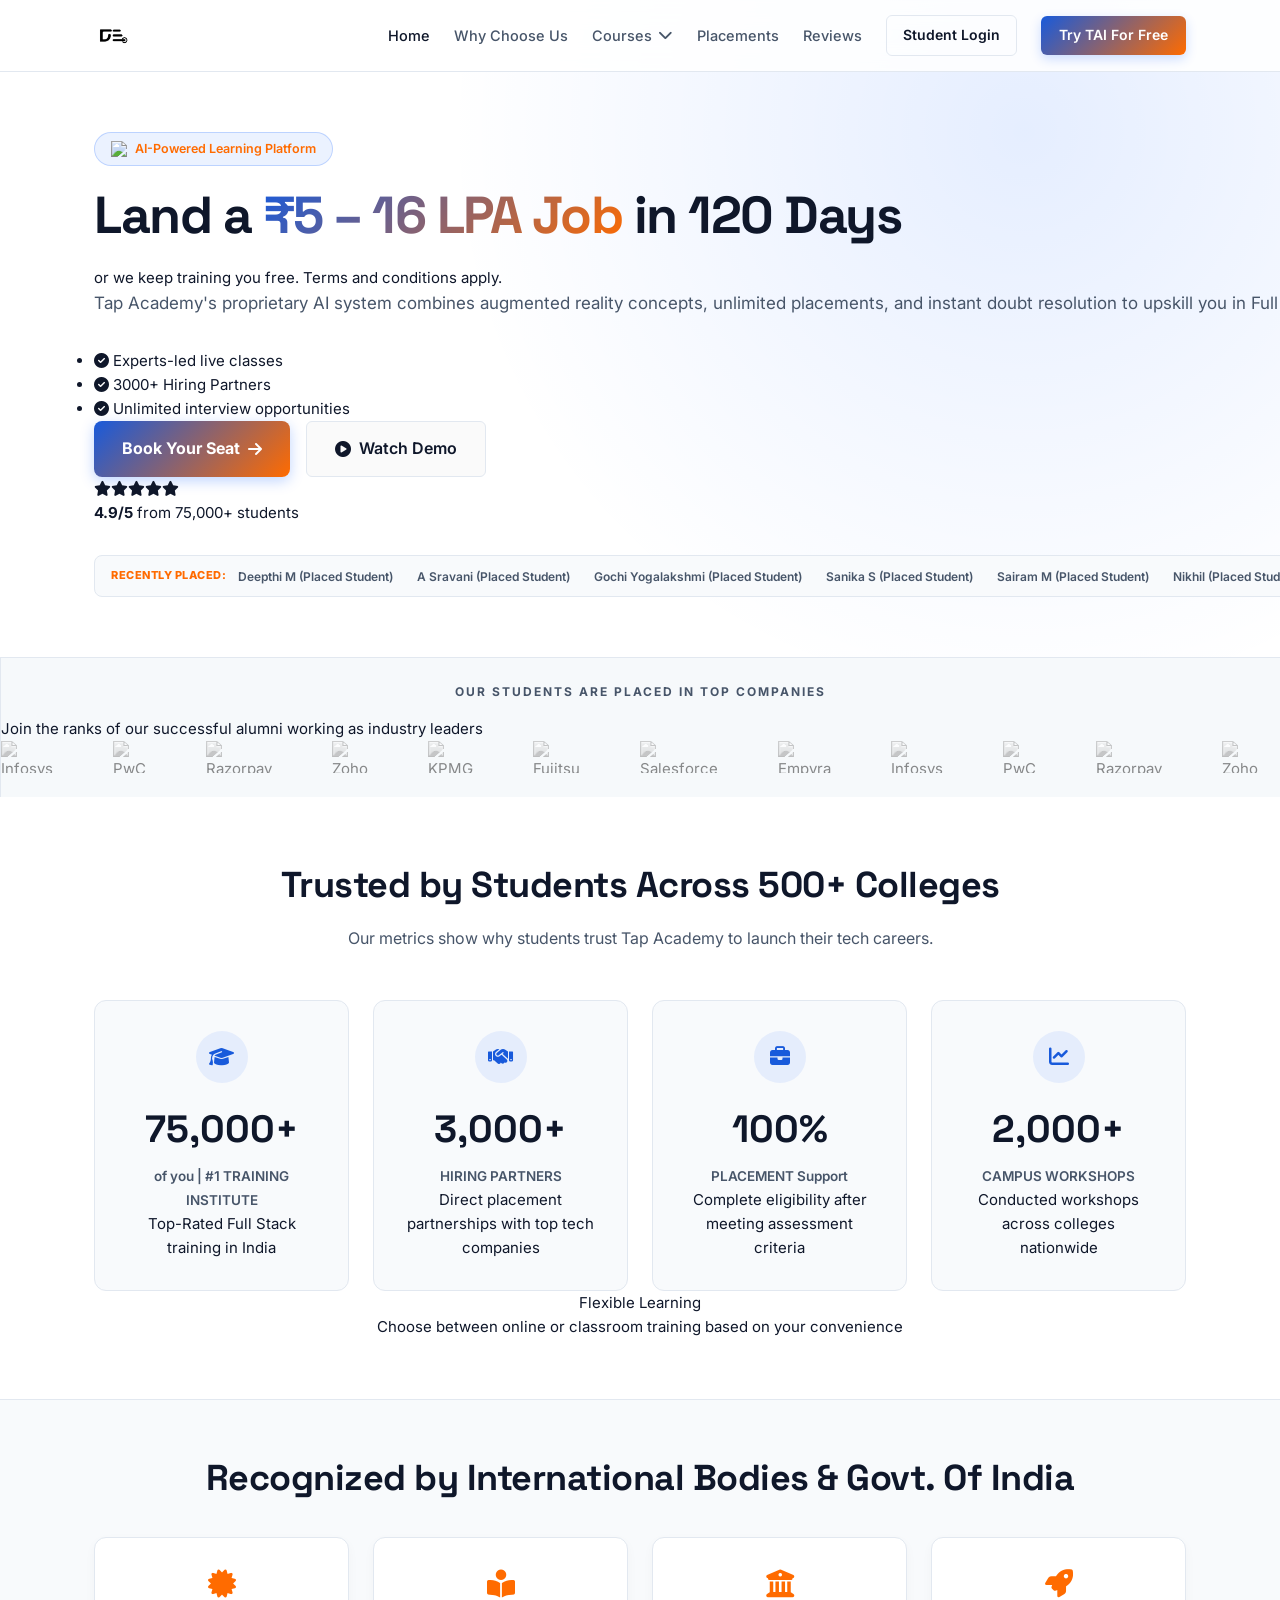
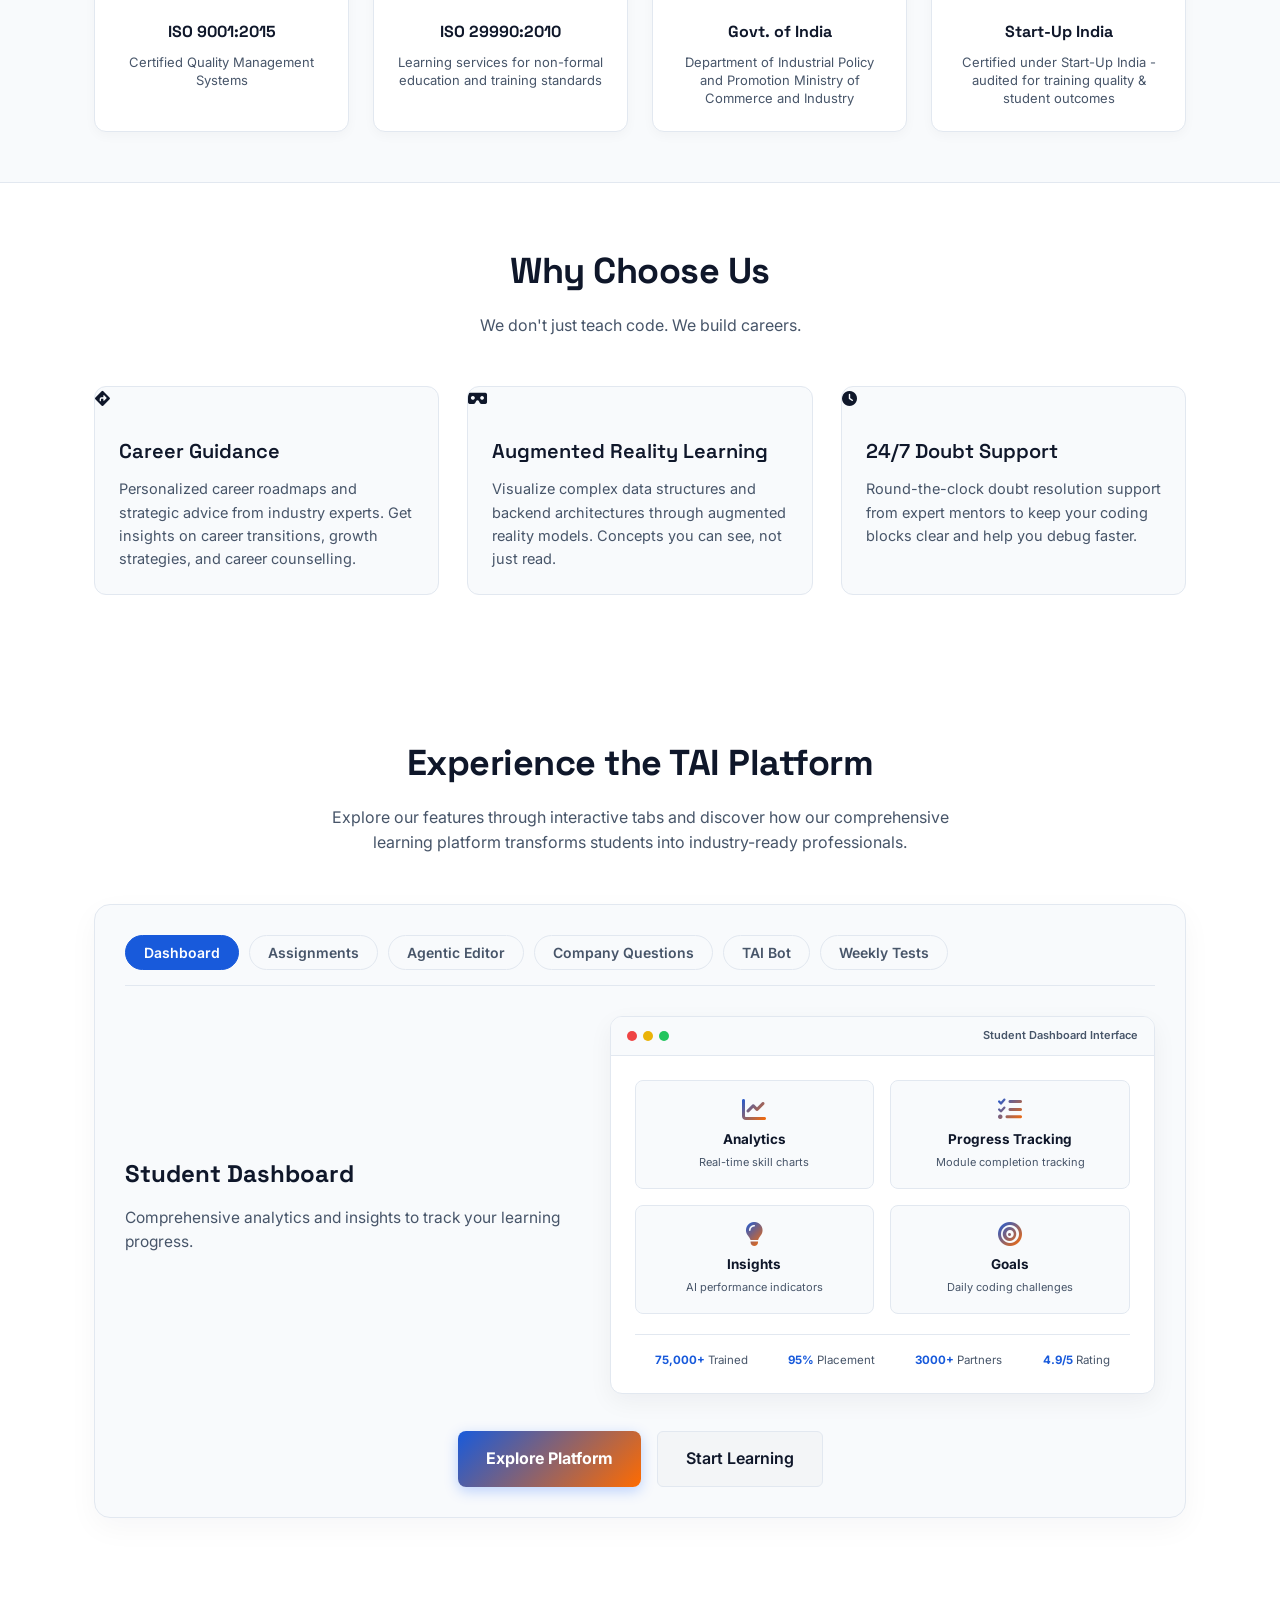
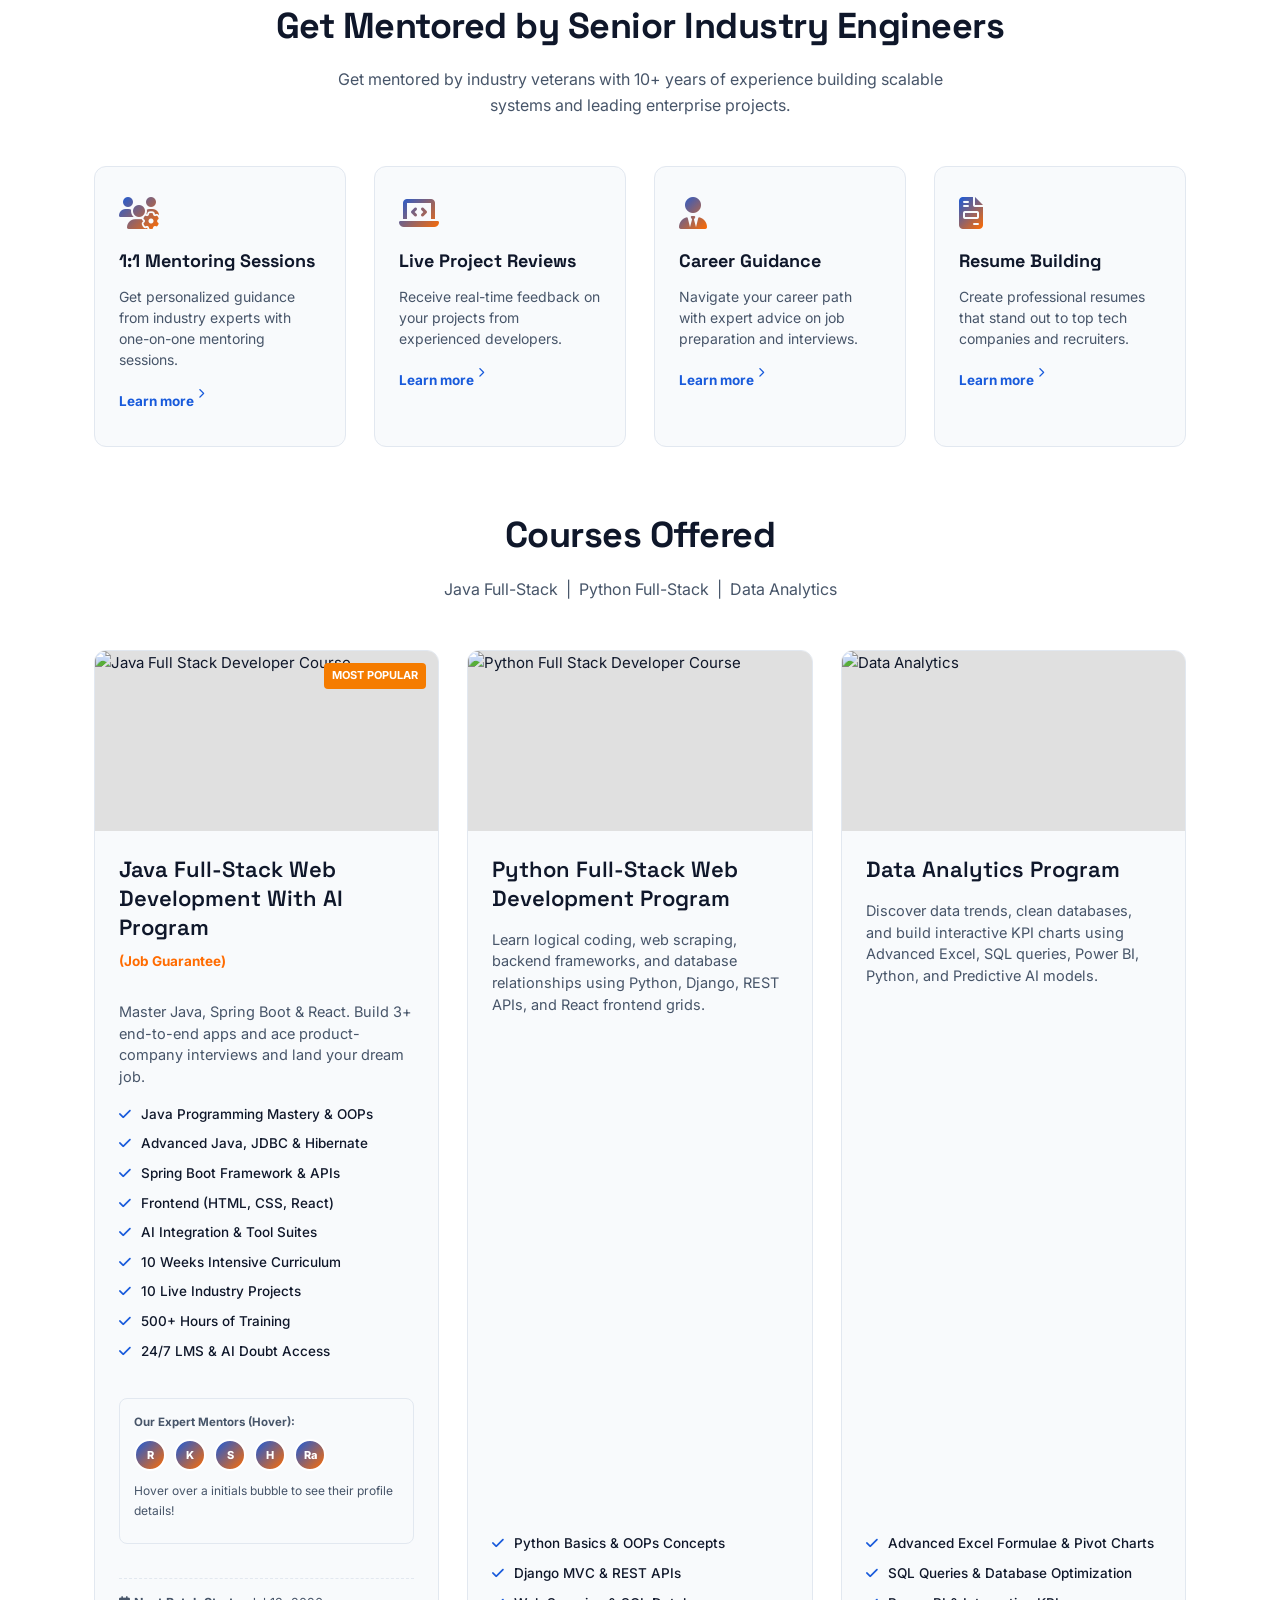
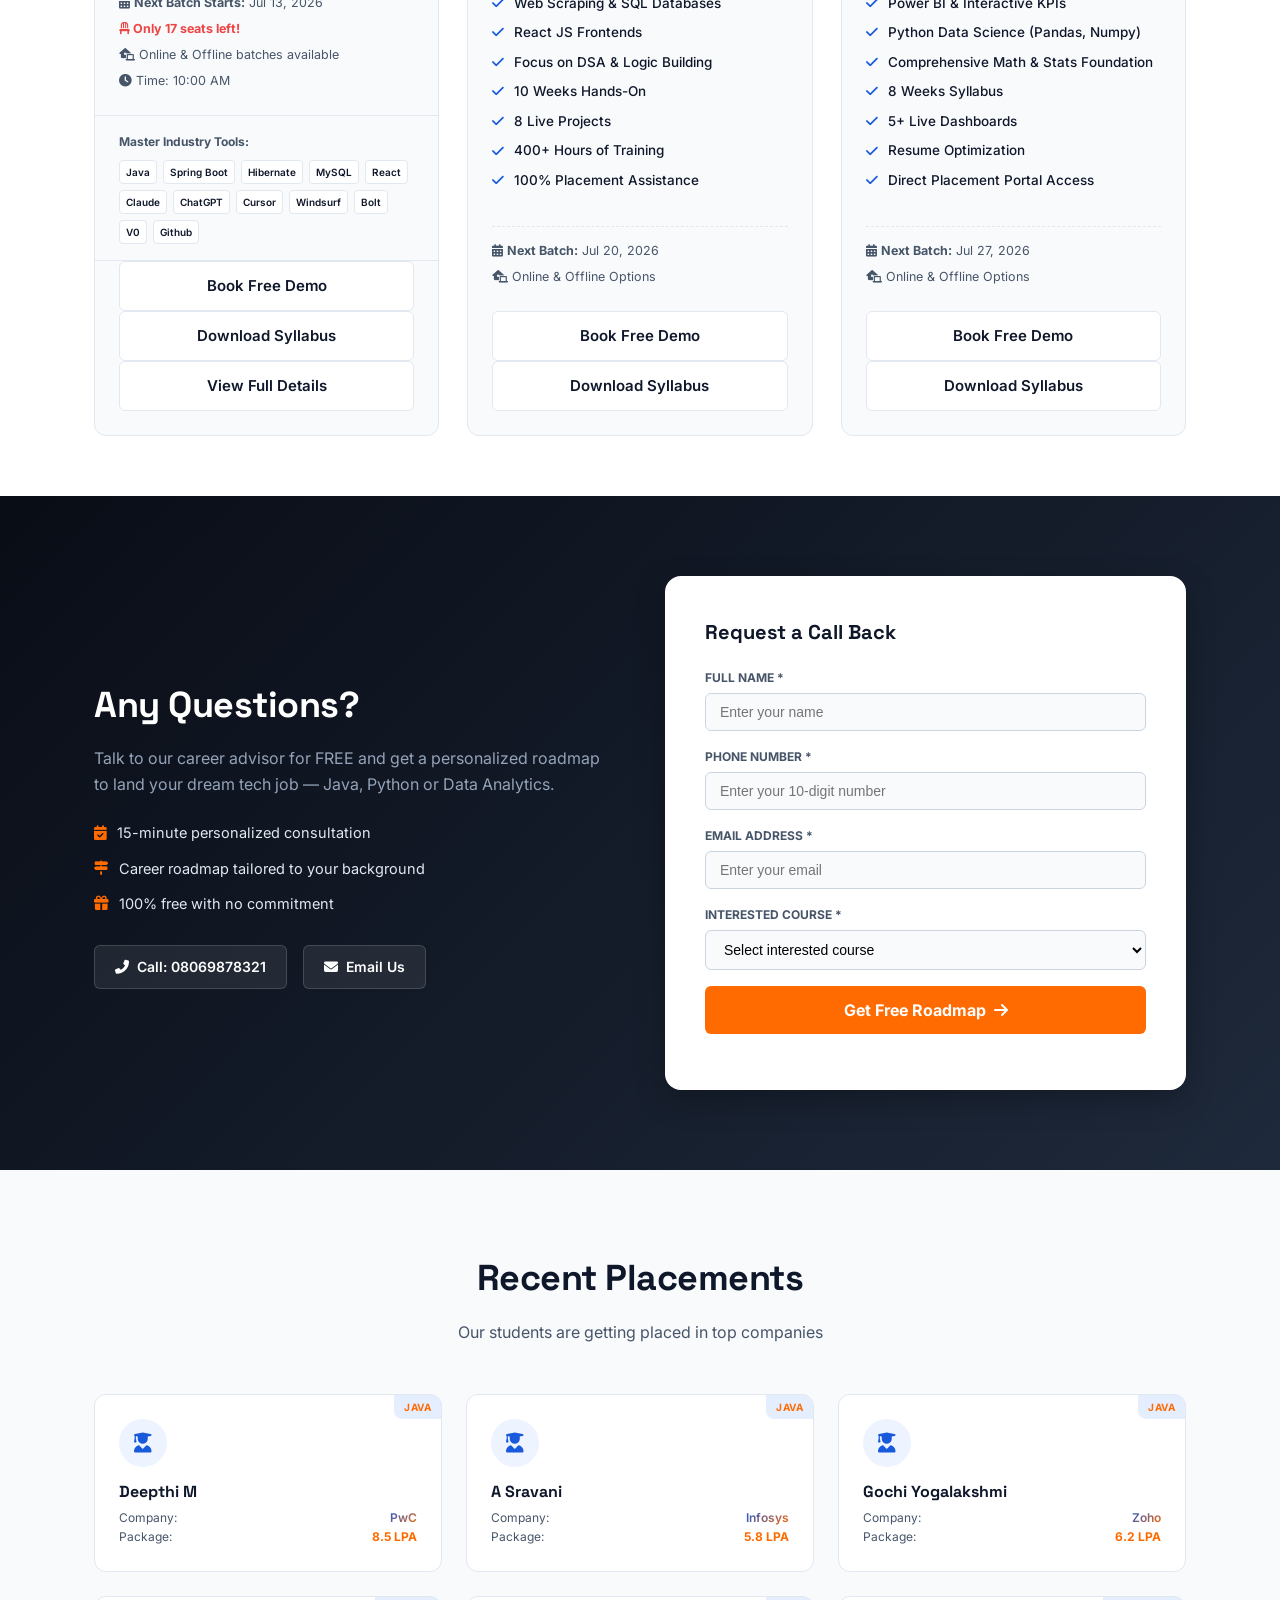
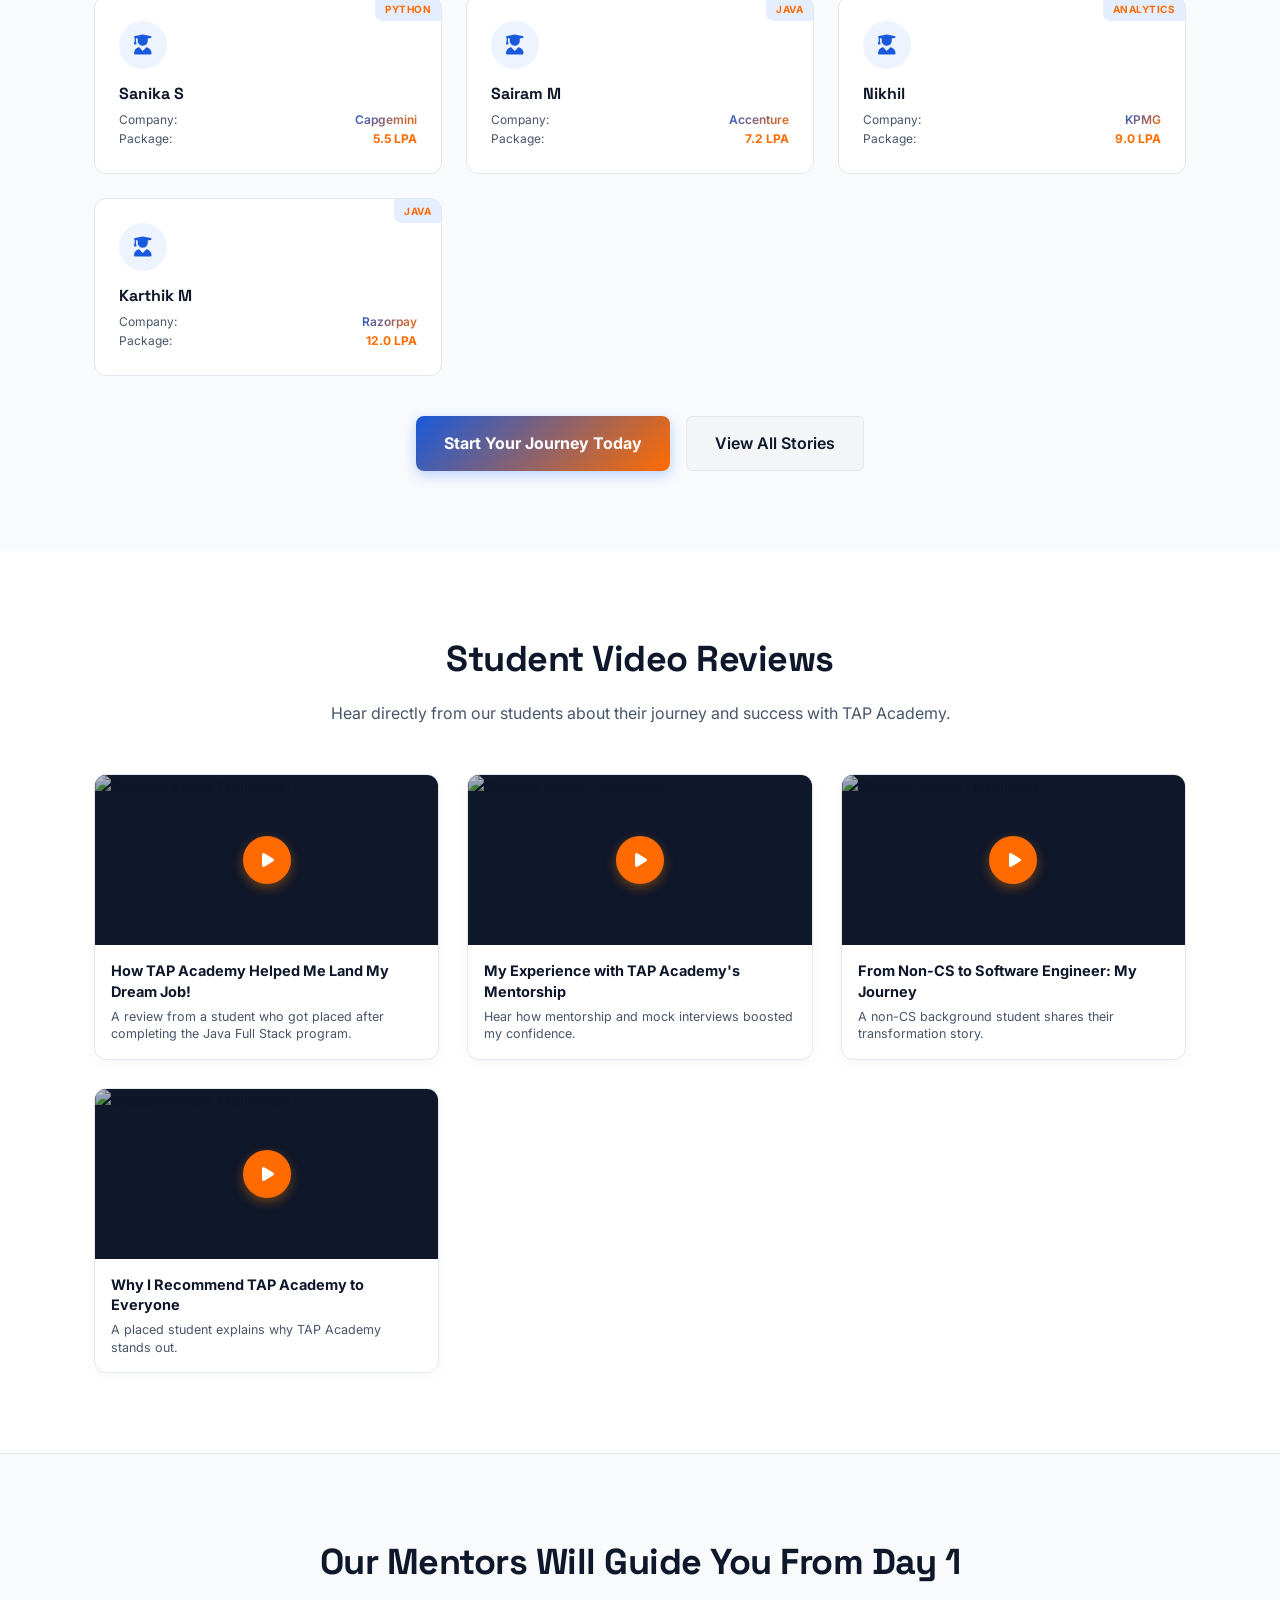
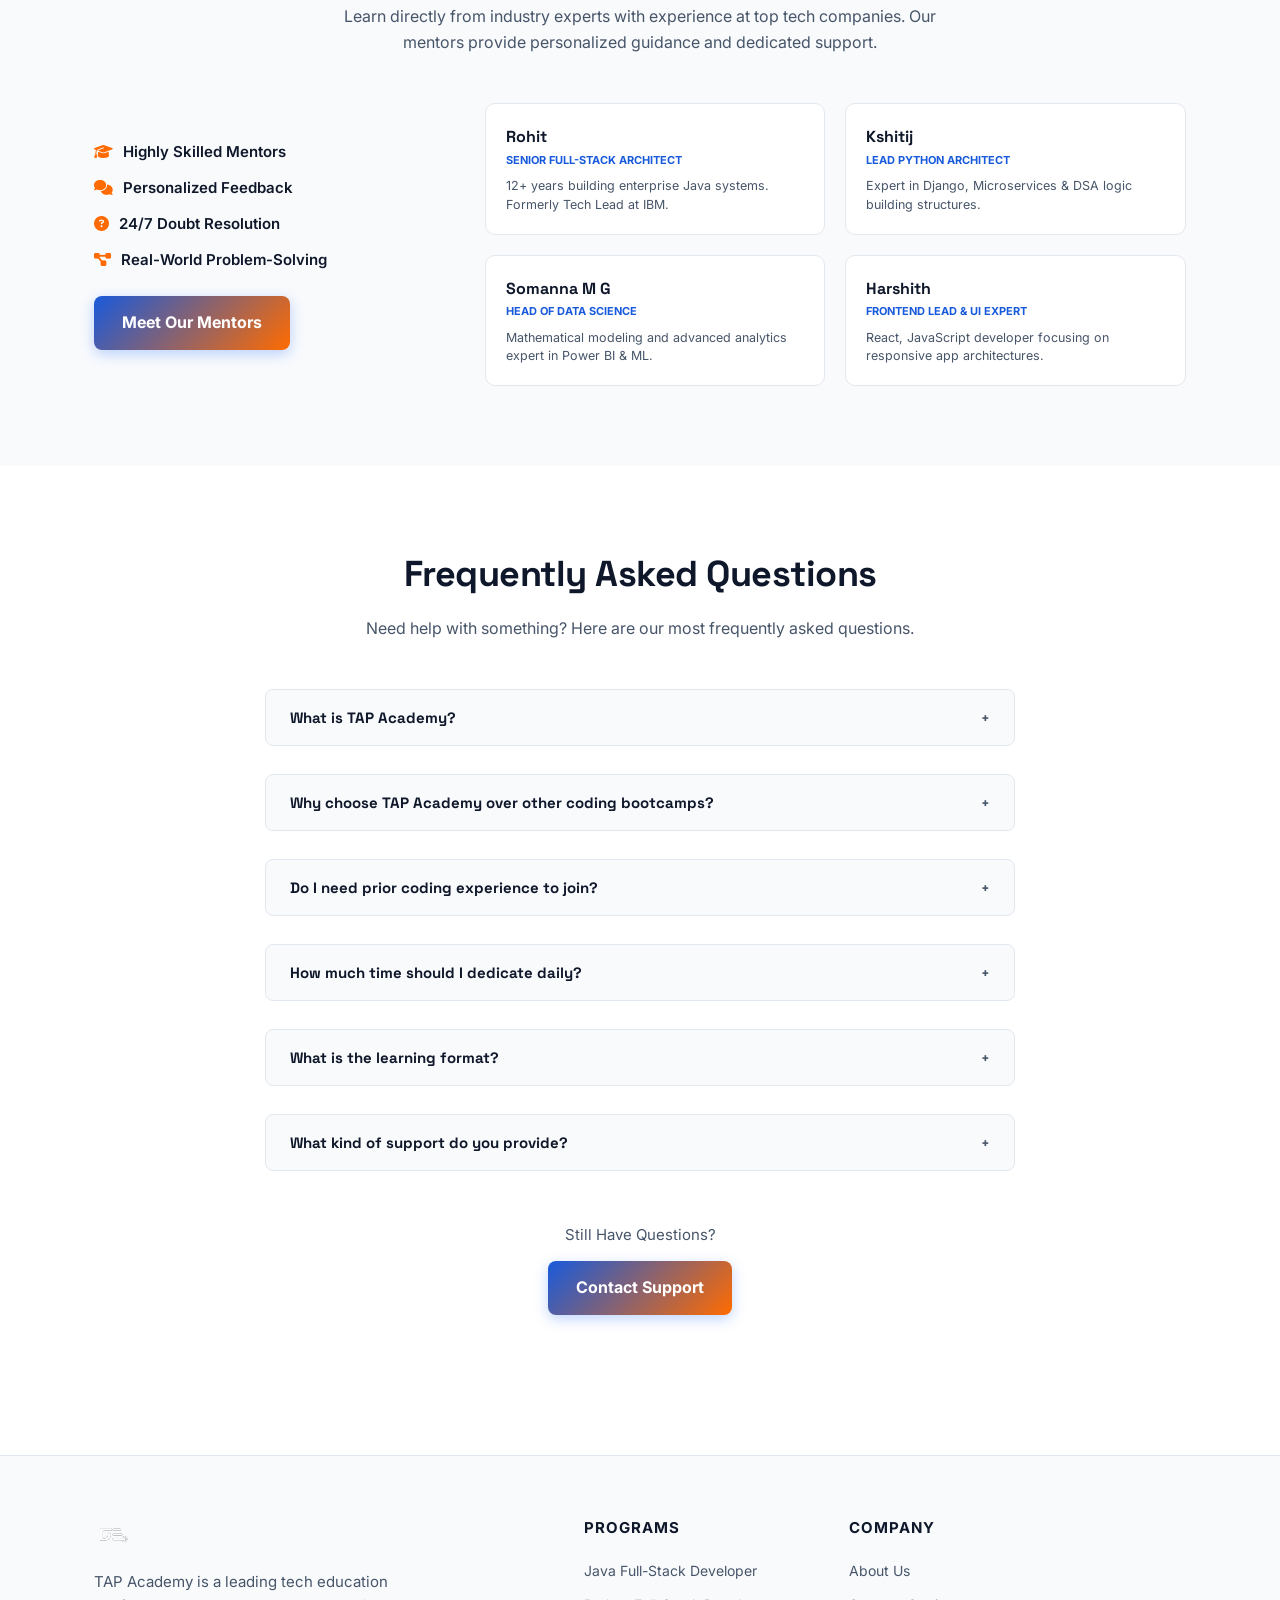
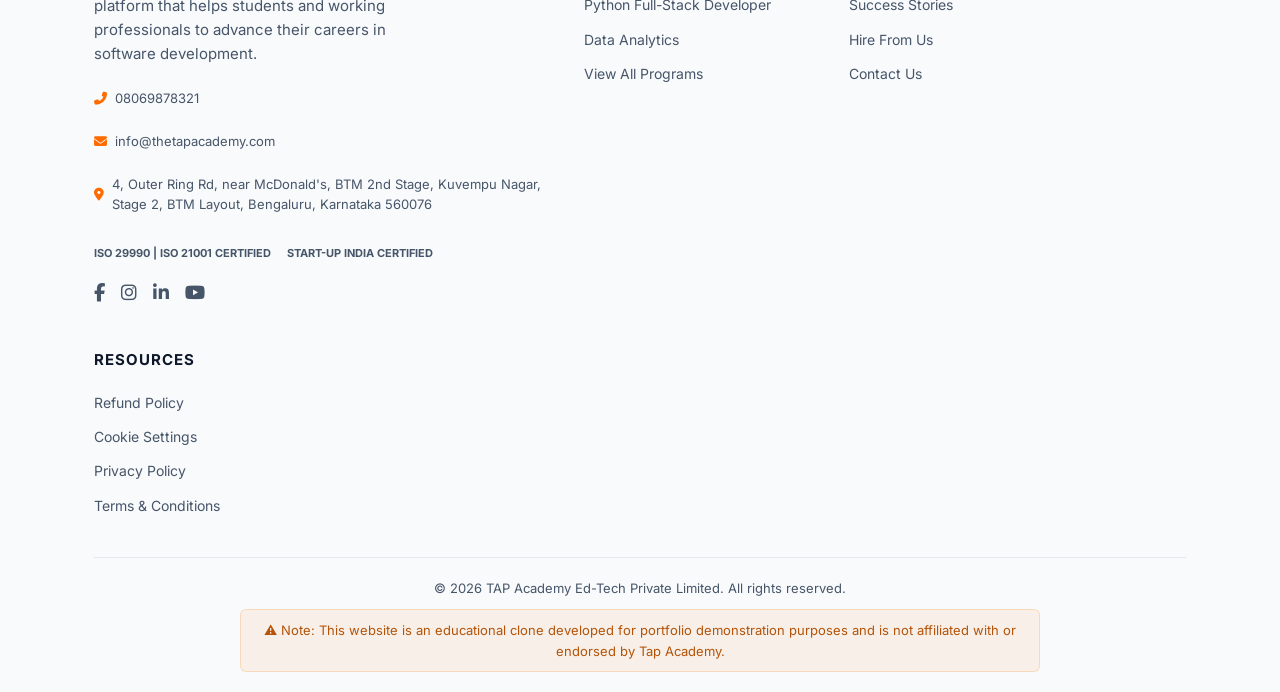
==== commit 2fe62bda: "Implement landing page sections: TAI platform tabs, advisor callback form, student ticker, certifica" ====
--- a/index.html
+++ b/index.html
@@ -3,8 +3,8 @@
 <head>
     <meta charset="UTF-8">
     <meta name="viewport" content="width=device-width, initial-scale=1.0">
-    <meta name="description" content="Tap Academy TAI Platform Clone - High-fidelity visual mockup of Tap Academy's homepage and training platform.">
-    <title>Tap Academy | TAI Platform Clone</title>
+    <meta name="description" content="Tap Academy TAI Platform Clone - Upskill and land a ₹5 – 16 LPA job in 120 days. Augmented reality classrooms, expert-led training, and unlimited placements.">
+    <title>TAP Academy | Land a ₹5 – 16 LPA Job in 120 Days</title>
     <!-- Google Fonts -->
     <link rel="preconnect" href="https://fonts.googleapis.com">
     <link rel="preconnect" href="https://fonts.gstatic.com" crossorigin>
@@ -18,14 +18,14 @@
     <header class="navbar">
         <div class="nav-container">
             <a href="#" class="logo-link">
-                <!-- White Logo served locally from assets -->
+                <!-- SVG Logo styled to adapt dynamically -->
                 <img src="assets/logo.svg" alt="Tap Academy Logo" class="brand-logo">
             </a>
             
             <!-- Desktop Links -->
             <nav class="nav-menu" id="nav-menu">
-                <a href="index.html#home" class="nav-link active">Home</a>
-                <a href="index.html#about" class="nav-link">About TAI</a>
+                <a href="#home" class="nav-link active">Home</a>
+                <a href="#about" class="nav-link">Why Choose Us</a>
                 
                 <!-- Courses Dropdown -->
                 <div class="nav-dropdown" id="nav-dropdown">
@@ -62,7 +62,7 @@
                 </div>
                 
                 <a href="placements.html" class="nav-link">Placements</a>
-                <a href="index.html#testimonials" class="nav-link">Reviews</a>
+                <a href="#testimonials" class="nav-link">Reviews</a>
                 <a href="login.html" class="nav-btn-secondary">Student Login</a>
                 <a href="login.html" class="nav-btn-primary">Try TAI For Free</a>
             </nav>
@@ -82,20 +82,48 @@
                     <img src="https://www.svgrepo.com/show/398226/rocket.svg" alt="Rocket" class="pill-icon">
                     <span>AI-Powered Learning Platform</span>
                 </div>
-                <h1 class="hero-title">Unlock Your IT Career with <span class="text-gradient">TAI Platform</span></h1>
+                <h1 class="hero-title">Land a <span class="text-gradient">₹5 – 16 LPA Job</span> in 120 Days</h1>
+                <p class="hero-subtitle-bold">or we keep training you free. <span class="terms-small">Terms and conditions apply.</span></p>
                 <p class="hero-desc">
                     Tap Academy's proprietary AI system combines augmented reality concepts, unlimited placements, and instant doubt resolution to upskill you in Full Stack Development.
                 </p>
+                
+                <ul class="hero-bullets">
+                    <li><i class="fas fa-check-circle"></i> Experts-led live classes</li>
+                    <li><i class="fas fa-check-circle"></i> 3000+ Hiring Partners</li>
+                    <li><i class="fas fa-check-circle"></i> Unlimited interview opportunities</li>
+                </ul>
+
                 <div class="hero-actions">
-                    <a href="#courses" class="btn-primary-large">Explore Courses <i class="fas fa-arrow-right"></i></a>
+                    <a href="#career-advisor" class="btn-primary-large">Book Your Seat <i class="fas fa-arrow-right"></i></a>
                     <a href="https://www.youtube.com/embed/YRE8jYq4Nvg?si=kx7yIqh5yuIuqrKE" target="_blank" class="btn-secondary-large">
-                        <i class="fas fa-play-circle"></i> Watch Video Demo
+                        <i class="fas fa-play-circle"></i> Watch Demo
                     </a>
+                </div>
+
+                <div class="hero-reviews-badge">
+                    <div class="stars-row"><i class="fas fa-star"></i><i class="fas fa-star"></i><i class="fas fa-star"></i><i class="fas fa-star"></i><i class="fas fa-star"></i></div>
+                    <span><strong>4.9/5</strong> from 75,000+ students</span>
+                </div>
+
+                <!-- Placed Students Marquee Line -->
+                <div class="placed-ticker-container">
+                    <span class="ticker-title">RECENTLY PLACED:</span>
+                    <div class="ticker-wrap">
+                        <div class="ticker-items">
+                            <span>Deepthi M (Placed Student)</span>
+                            <span>A Sravani (Placed Student)</span>
+                            <span>Gochi Yogalakshmi (Placed Student)</span>
+                            <span>Sanika S (Placed Student)</span>
+                            <span>Sairam M (Placed Student)</span>
+                            <span>Nikhil (Placed Student)</span>
+                            <span>Karthik M (Placed Student)</span>
+                        </div>
+                    </div>
                 </div>
             </div>
             
             <div class="hero-visual">
-                <!-- Authentic visual illustrating TAI AR study model -->
                 <div class="visual-wrapper">
                     <img src="https://d2hqh62t23qj3u.cloudfront.net/assets/auth-illustration-Bth3SRxF.png" alt="TAI AR Study Dashboard" class="main-visual-img">
                     <div class="floating-stat-badge badge-top">
@@ -119,7 +147,8 @@
 
     <!-- Placement Marquee Banner -->
     <div class="marquee-wrapper">
-        <div class="marquee-title">OUR PLACEMENT PARTNERS</div>
+        <div class="marquee-title">OUR STUDENTS ARE PLACED IN TOP COMPANIES</div>
+        <p class="marquee-sub">Join the ranks of our successful alumni working as industry leaders</p>
         <div class="marquee-content-container">
             <div class="marquee-track">
                 <!-- Double set of logos for infinite scroll -->
@@ -147,59 +176,317 @@
     <!-- Placements / Statistics Section -->
     <section id="stats" class="stats-section">
         <div class="section-container">
-            <h2 class="section-heading text-center">Transforming Careers Through Visual Learning</h2>
+            <h2 class="section-heading text-center">Trusted by Students Across 500+ Colleges</h2>
             <p class="section-subheading text-center">Our metrics show why students trust Tap Academy to launch their tech careers.</p>
             
             <div class="stats-grid">
                 <div class="stat-card">
                     <div class="stat-icon-circle"><i class="fas fa-graduation-cap"></i></div>
                     <span class="stat-number" data-target="75000">75,000+</span>
-                    <span class="stat-label">Upskilled Students</span>
+                    <span class="stat-label">of you | #1 TRAINING INSTITUTE</span>
+                    <p class="stat-detail">Top-Rated Full Stack training in India</p>
                 </div>
                 <div class="stat-card">
                     <div class="stat-icon-circle"><i class="fas fa-handshake"></i></div>
-                    <span class="stat-number" data-target="500">500+</span>
-                    <span class="stat-label">Hiring Partners</span>
+                    <span class="stat-number" data-target="3000">3,000+</span>
+                    <span class="stat-label">HIRING PARTNERS</span>
+                    <p class="stat-detail">Direct placement partnerships with top tech companies</p>
                 </div>
                 <div class="stat-card">
                     <div class="stat-icon-circle"><i class="fas fa-briefcase"></i></div>
-                    <span class="stat-number">21 LPA</span>
-                    <span class="stat-label">Highest Package</span>
+                    <span class="stat-number">100%</span>
+                    <span class="stat-label">PLACEMENT Support</span>
+                    <p class="stat-detail">Complete eligibility after meeting assessment criteria</p>
                 </div>
                 <div class="stat-card">
                     <div class="stat-icon-circle"><i class="fas fa-chart-line"></i></div>
-                    <span class="stat-number">4.8 LPA</span>
-                    <span class="stat-label">Average Package</span>
-                </div>
-            </div>
-        </div>
-    </section>
-
-    <!-- TAI Platform Features Section -->
+                    <span class="stat-number" data-target="2000">2,000+</span>
+                    <span class="stat-label">CAMPUS WORKSHOPS</span>
+                    <p class="stat-detail">Conducted workshops across colleges nationwide</p>
+                </div>
+            </div>
+
+            <div class="flexible-learning-badge text-center">
+                <span class="badge-tag">Flexible Learning</span>
+                <p>Choose between online or classroom training based on your convenience</p>
+            </div>
+        </div>
+    </section>
+
+    <!-- Certifications / Recognition Section -->
+    <section class="recognition-section">
+        <div class="section-container">
+            <h2 class="section-heading text-center">Recognized by International Bodies & Govt. Of India</h2>
+            <div class="recognition-grid">
+                <div class="recognition-card">
+                    <div class="recognition-icon"><i class="fas fa-certificate"></i></div>
+                    <h3>ISO 9001:2015</h3>
+                    <p>Certified Quality Management Systems</p>
+                </div>
+                <div class="recognition-card">
+                    <div class="recognition-icon"><i class="fas fa-book-reader"></i></div>
+                    <h3>ISO 29990:2010</h3>
+                    <p>Learning services for non-formal education and training standards</p>
+                </div>
+                <div class="recognition-card">
+                    <div class="recognition-icon"><i class="fas fa-university"></i></div>
+                    <h3>Govt. of India</h3>
+                    <p>Department of Industrial Policy and Promotion Ministry of Commerce and Industry</p>
+                </div>
+                <div class="recognition-card">
+                    <div class="recognition-icon"><i class="fas fa-rocket"></i></div>
+                    <h3>Start-Up India</h3>
+                    <p>Certified under Start-Up India - audited for training quality & student outcomes</p>
+                </div>
+            </div>
+        </div>
+    </section>
+
+    <!-- Why Choose Us / Why TAP Academy -->
     <section id="about" class="features-section">
         <div class="section-container">
-            <h2 class="section-heading text-center">Why TAI is Different</h2>
+            <h2 class="section-heading text-center">Why Choose Us</h2>
+            <p class="section-subheading text-center">We don't just teach code. We build careers.</p>
+            
             <div class="features-grid">
                 <div class="feature-card">
-                    <img src="https://d2hqh62t23qj3u.cloudfront.net/assets/problemsolving.jpg" alt="Coding practice" class="feature-img">
+                    <div class="feature-icon-box"><i class="fas fa-directions"></i></div>
                     <div class="feature-body">
-                        <h3>Gamified Coding Practice</h3>
-                        <p>Complete coding tasks, earn badges, and track your progress in real-time. Practice logic building through customized coding challenges.</p>
+                        <h3>Career Guidance</h3>
+                        <p>Personalized career roadmaps and strategic advice from industry experts. Get insights on career transitions, growth strategies, and career counselling.</p>
                     </div>
                 </div>
                 <div class="feature-card">
-                    <img src="https://d2hqh62t23qj3u.cloudfront.net/assets/mock-interview.jpg" alt="Mock interviews" class="feature-img">
+                    <div class="feature-icon-box"><i class="fas fa-vr-cardboard"></i></div>
                     <div class="feature-body">
-                        <h3>Company-Specific Mock Interviews</h3>
-                        <p>Receive weekly, face-to-face feedback. Practice matching exact interview structures for top product and service-based companies.</p>
+                        <h3>Augmented Reality Learning</h3>
+                        <p>Visualize complex data structures and backend architectures through augmented reality models. Concepts you can see, not just read.</p>
                     </div>
                 </div>
                 <div class="feature-card">
-                    <img src="https://d2hqh62t23qj3u.cloudfront.net/assets/resumeBuilding.jpg" alt="Resume support" class="feature-img">
+                    <div class="feature-icon-box"><i class="fas fa-clock"></i></div>
                     <div class="feature-body">
-                        <h3>Dynamic Resume Review</h3>
-                        <p>Get your profile optimized for ATS scanners. Highlight key full-stack developer skills and projects that catch recruiters' eyes.</p>
-                    </div>
+                        <h3>24/7 Doubt Support</h3>
+                        <p>Round-the-clock doubt resolution support from expert mentors to keep your coding blocks clear and help you debug faster.</p>
+                    </div>
+                </div>
+            </div>
+        </div>
+    </section>
+
+    <!-- Interactive TAI Platform Section -->
+    <section class="platform-demo-section">
+        <div class="section-container">
+            <h2 class="section-heading text-center">Experience the TAI Platform</h2>
+            <p class="section-subheading text-center">Explore our features through interactive tabs and discover how our comprehensive learning platform transforms students into industry-ready professionals.</p>
+
+            <div class="platform-demo-wrapper">
+                <!-- Navigation Tabs -->
+                <div class="platform-tabs">
+                    <button class="tab-btn active" data-tab="dashboard">Dashboard</button>
+                    <button class="tab-btn" data-tab="assignments">Assignments</button>
+                    <button class="tab-btn" data-tab="editor">Agentic Editor</button>
+                    <button class="tab-btn" data-tab="questions">Company Questions</button>
+                    <button class="tab-btn" data-tab="bot">TAI Bot</button>
+                    <button class="tab-btn" data-tab="tests">Weekly Tests</button>
+                </div>
+
+                <!-- Tab Contents -->
+                <div class="tab-content-container">
+                    <div class="tab-panel active" id="tab-dashboard">
+                        <div class="panel-info">
+                            <h3>Student Dashboard</h3>
+                            <p>Comprehensive analytics and insights to track your learning progress.</p>
+                        </div>
+                        <div class="dashboard-mockup">
+                            <div class="mockup-header">
+                                <span class="mockup-dot"></span><span class="mockup-dot"></span><span class="mockup-dot"></span>
+                                <span class="mockup-title">Student Dashboard Interface</span>
+                            </div>
+                            <div class="mockup-body">
+                                <div class="grid-2x2">
+                                    <div class="mockup-card">
+                                        <i class="fas fa-chart-line text-gradient"></i>
+                                        <h4>Analytics</h4>
+                                        <p>Real-time skill charts</p>
+                                    </div>
+                                    <div class="mockup-card">
+                                        <i class="fas fa-tasks text-gradient"></i>
+                                        <h4>Progress Tracking</h4>
+                                        <p>Module completion tracking</p>
+                                    </div>
+                                    <div class="mockup-card">
+                                        <i class="fas fa-lightbulb text-gradient"></i>
+                                        <h4>Insights</h4>
+                                        <p>AI performance indicators</p>
+                                    </div>
+                                    <div class="mockup-card">
+                                        <i class="fas fa-bullseye text-gradient"></i>
+                                        <h4>Goals</h4>
+                                        <p>Daily coding challenges</p>
+                                    </div>
+                                </div>
+                                <div class="stats-mini-strip">
+                                    <div><strong>75,000+</strong> Trained</div>
+                                    <div><strong>95%</strong> Placement</div>
+                                    <div><strong>3000+</strong> Partners</div>
+                                    <div><strong>4.9/5</strong> Rating</div>
+                                </div>
+                            </div>
+                        </div>
+                    </div>
+
+                    <div class="tab-panel" id="tab-assignments">
+                        <div class="panel-info">
+                            <h3>LMS Assignments</h3>
+                            <p>Hand-crafted assignments targeting core concepts, automatically evaluated with detailed test cases.</p>
+                        </div>
+                        <div class="dashboard-mockup">
+                            <div class="mockup-header">
+                                <span class="mockup-dot"></span><span class="mockup-dot"></span><span class="mockup-dot"></span>
+                                <span class="mockup-title">Assignment Workspace</span>
+                            </div>
+                            <div class="mockup-body code-workspace-mock">
+                                <div class="mock-code-line"><span class="code-num">1</span> <span class="code-keyword">public class</span> <span class="code-class">Solution</span> {</div>
+                                <div class="mock-code-line"><span class="code-num">2</span>   <span class="code-keyword">public static void</span> <span class="code-method">main</span>(String[] args) {</div>
+                                <div class="mock-code-line"><span class="code-num">3</span>     System.out.println(<span class="code-str">"Code Evaluator Running..."</span>);</div>
+                                <div class="mock-code-line"><span class="code-num">4</span>   }</div>
+                                <div class="mock-code-line"><span class="code-num">5</span> }</div>
+                                <div class="code-verdict-box passed">
+                                    <i class="fas fa-check-circle"></i> <span>All 15 Test Cases Passed!</span>
+                                </div>
+                            </div>
+                        </div>
+                    </div>
+
+                    <div class="tab-panel" id="tab-editor">
+                        <div class="panel-info">
+                            <h3>Agentic Editor</h3>
+                            <p>Build and edit full-stack apps with integrated AI code editing, highlighting syntax errors in real-time.</p>
+                        </div>
+                        <div class="dashboard-mockup">
+                            <div class="mockup-header">
+                                <span class="mockup-dot"></span><span class="mockup-dot"></span><span class="mockup-dot"></span>
+                                <span class="mockup-title">AI Coding Environment</span>
+                            </div>
+                            <div class="mockup-body ai-editor-mock">
+                                <div class="prompt-box"><i class="fas fa-robot"></i> <span>Generate a Java class with a binary search algorithm.</span></div>
+                                <div class="output-preview">
+                                    <pre>
+binarySearch(int arr[], int x) {
+    int l = 0, r = arr.length - 1;
+    while (l <= r) {
+        int m = l + (r - l) / 2;
+        if (arr[m] == x) return m;
+    }
+}</pre>
+                                </div>
+                            </div>
+                        </div>
+                    </div>
+
+                    <div class="tab-panel" id="tab-questions">
+                        <div class="panel-info">
+                            <h3>Company Specific Questions</h3>
+                            <p>Practice coding questions actually asked in historical placement drives for Infosys, PwC, Zoho, and other partners.</p>
+                        </div>
+                        <div class="dashboard-mockup">
+                            <div class="mockup-header">
+                                <span class="mockup-dot"></span><span class="mockup-dot"></span><span class="mockup-dot"></span>
+                                <span class="mockup-title">Targeted Coding Panel</span>
+                            </div>
+                            <div class="mockup-body">
+                                <div class="question-header-mock">
+                                    <span class="company-tag">Zoho Interview Round</span>
+                                    <h4>Longest Palindromic Substring</h4>
+                                </div>
+                                <p class="desc-small">Given a string s, return the longest palindromic substring in s.</p>
+                                <div class="difficulty-level hard">Hard</div>
+                            </div>
+                        </div>
+                    </div>
+
+                    <div class="tab-panel" id="tab-bot">
+                        <div class="panel-info">
+                            <h3>TAI Bot Helper</h3>
+                            <p>Ask coding concepts and debug compile-time errors with instant responses from our custom-built TAI Bot.</p>
+                        </div>
+                        <div class="dashboard-mockup">
+                            <div class="mockup-header">
+                                <span class="mockup-dot"></span><span class="mockup-dot"></span><span class="mockup-dot"></span>
+                                <span class="mockup-title">AI Assistant Chat</span>
+                            </div>
+                            <div class="mockup-body chat-mock">
+                                <div class="chat-bubble user">What is a NullPointerException in Java?</div>
+                                <div class="chat-bubble bot">It occurs when you attempt to use an object reference that has not been initialized. Example: calling a method on a null reference.</div>
+                            </div>
+                        </div>
+                    </div>
+
+                    <div class="tab-panel" id="tab-tests">
+                        <div class="panel-info">
+                            <h3>Weekly MCQ & Coding Tests</h3>
+                            <p>Track your technical capability against peers under strict, industry-equivalent coding assessment timelines.</p>
+                        </div>
+                        <div class="dashboard-mockup">
+                            <div class="mockup-header">
+                                <span class="mockup-dot"></span><span class="mockup-dot"></span><span class="mockup-dot"></span>
+                                <span class="mockup-title">Live Test Screen</span>
+                            </div>
+                            <div class="mockup-body">
+                                <div class="test-timer-mock">
+                                    <i class="fas fa-clock"></i> <span>Time Remaining: 00:45:12</span>
+                                </div>
+                                <p class="question-mock">Which of the following is not a feature of OOPs?</p>
+                                <ul class="choices-mock">
+                                    <li><span class="choice-bubble"></span> Encapsulation</li>
+                                    <li><span class="choice-bubble"></span> Inheritance</li>
+                                    <li><span class="choice-bubble active"></span> Compilation</li>
+                                    <li><span class="choice-bubble"></span> Polymorphism</li>
+                                </ul>
+                            </div>
+                        </div>
+                    </div>
+                </div>
+
+                <div class="platform-actions text-center">
+                    <a href="#courses" class="btn-primary-large">Explore Platform</a>
+                    <a href="login.html" class="btn-secondary-large">Start Learning</a>
+                </div>
+            </div>
+        </div>
+    </section>
+
+    <!-- Industry Mentors -->
+    <section class="mentors-section">
+        <div class="section-container">
+            <h2 class="section-heading text-center">Get Mentored by Senior Industry Engineers</h2>
+            <p class="section-subheading text-center">Get mentored by industry veterans with 10+ years of experience building scalable systems and leading enterprise projects.</p>
+
+            <div class="mentors-info-grid">
+                <div class="mentor-info-card">
+                    <i class="fas fa-users-cog text-gradient"></i>
+                    <h3>1:1 Mentoring Sessions</h3>
+                    <p>Get personalized guidance from industry experts with one-on-one mentoring sessions.</p>
+                    <a href="#career-advisor" class="learn-more-link">Learn more <i class="fas fa-chevron-right"></i></a>
+                </div>
+                <div class="mentor-info-card">
+                    <i class="fas fa-laptop-code text-gradient"></i>
+                    <h3>Live Project Reviews</h3>
+                    <p>Receive real-time feedback on your projects from experienced developers.</p>
+                    <a href="#career-advisor" class="learn-more-link">Learn more <i class="fas fa-chevron-right"></i></a>
+                </div>
+                <div class="mentor-info-card">
+                    <i class="fas fa-user-tie text-gradient"></i>
+                    <h3>Career Guidance</h3>
+                    <p>Navigate your career path with expert advice on job preparation and interviews.</p>
+                    <a href="#career-advisor" class="learn-more-link">Learn more <i class="fas fa-chevron-right"></i></a>
+                </div>
+                <div class="mentor-info-card">
+                    <i class="fas fa-file-invoice text-gradient"></i>
+                    <h3>Resume Building</h3>
+                    <p>Create professional resumes that stand out to top tech companies and recruiters.</p>
+                    <a href="#career-advisor" class="learn-more-link">Learn more <i class="fas fa-chevron-right"></i></a>
                 </div>
             </div>
         </div>
@@ -208,134 +495,446 @@
     <!-- Course Cards Section -->
     <section id="courses" class="courses-section">
         <div class="section-container">
-            <h2 class="section-heading text-center">Our Flagship Programs</h2>
-            <p class="section-subheading text-center">Rigorous, placement-driven syllabus designed to take you from absolute beginner to industry professional.</p>
+            <h2 class="section-heading text-center">Courses Offered</h2>
+            <p class="section-subheading text-center">Java Full-Stack &nbsp;|&nbsp; Python Full-Stack &nbsp;|&nbsp; Data Analytics</p>
             
             <div class="courses-grid">
-                <!-- Course Card 1 -->
-                <div class="course-card">
+                <!-- Course Card 1: Java Full Stack -->
+                <div class="course-card popular">
                     <div class="course-img-wrapper">
                         <img src="https://d2hqh62t23qj3u.cloudfront.net/assets/java_full_stack_banner.jpeg" alt="Java Full Stack Developer Course" class="course-img">
-                        <span class="course-badge-overlay">Best Seller</span>
+                        <span class="course-badge-overlay">Most Popular</span>
                     </div>
                     <div class="course-body">
-                        <h3 class="course-title">Java Full Stack Developer Course</h3>
+                        <h3 class="course-title">Java Full-Stack Web Development With AI Program</h3>
+                        <p class="badge-secondary-program">(Job Guarantee)</p>
                         <p class="course-desc">
-                            Master core backend architectures, database designs, and frontends using Java, Spring Boot, MySQL, React, and integrated AI coding assistants.
+                            Master Java, Spring Boot & React. Build 3+ end-to-end apps and ace product-company interviews and land your dream job.
                         </p>
                         <ul class="course-highlights">
-                            <li><i class="fas fa-check"></i> 120 Days Intensive Training</li>
-                            <li><i class="fas fa-check"></i> 10+ Real-World Live Projects</li>
-                            <li><i class="fas fa-check"></i> Unlimited Interviews</li>
+                            <li><i class="fas fa-check"></i> Java Programming Mastery & OOPs</li>
+                            <li><i class="fas fa-check"></i> Advanced Java, JDBC & Hibernate</li>
+                            <li><i class="fas fa-check"></i> Spring Boot Framework & APIs</li>
+                            <li><i class="fas fa-check"></i> Frontend (HTML, CSS, React)</li>
+                            <li><i class="fas fa-check"></i> AI Integration & Tool Suites</li>
+                            <li><i class="fas fa-check"></i> 10 Weeks Intensive Curriculum</li>
+                            <li><i class="fas fa-check"></i> 10 Live Industry Projects</li>
+                            <li><i class="fas fa-check"></i> 500+ Hours of Training</li>
+                            <li><i class="fas fa-check"></i> 24/7 LMS & AI Doubt Access</li>
                         </ul>
-                    </div>
+
+                        <!-- Mentors Hover Box -->
+                        <div class="mentor-hover-container">
+                            <span class="hover-label">Our Expert Mentors (Hover):</span>
+                            <div class="mentor-avatars">
+                                <div class="mentor-avatar-tag" data-mentor="Rohit">R</div>
+                                <div class="mentor-avatar-tag" data-mentor="Kshitij">K</div>
+                                <div class="mentor-avatar-tag" data-mentor="Somanna M G">S</div>
+                                <div class="mentor-avatar-tag" data-mentor="Harshith">H</div>
+                                <div class="mentor-avatar-tag" data-mentor="Ravi">Ra</div>
+                            </div>
+                            <div class="mentor-details-card" id="mentor-display-card">
+                                Hover over a initials bubble to see their profile details!
+                            </div>
+                        </div>
+
+                        <!-- Batch Timeline details -->
+                        <div class="batch-timeline-card">
+                            <p><i class="fas fa-calendar-alt"></i> <strong>Next Batch Starts:</strong> Jul 13, 2026</p>
+                            <p class="seats-alert"><i class="fas fa-chair"></i> Only 17 seats left!</p>
+                            <p><i class="fas fa-laptop-house"></i> Online & Offline batches available</p>
+                            <p><i class="fas fa-clock"></i> Time: 10:00 AM</p>
+                        </div>
+                    </div>
+
+                    <!-- Tech tools preview -->
+                    <div class="tools-preview-strip">
+                        <h4>Master Industry Tools:</h4>
+                        <div class="tools-grid-icons">
+                            <span class="tool-tag">Java</span>
+                            <span class="tool-tag">Spring Boot</span>
+                            <span class="tool-tag">Hibernate</span>
+                            <span class="tool-tag">MySQL</span>
+                            <span class="tool-tag">React</span>
+                            <span class="tool-tag">Claude</span>
+                            <span class="tool-tag">ChatGPT</span>
+                            <span class="tool-tag">Cursor</span>
+                            <span class="tool-tag">Windsurf</span>
+                            <span class="tool-tag">Bolt</span>
+                            <span class="tool-tag">V0</span>
+                            <span class="tool-tag">Github</span>
+                        </div>
+                    </div>
+
                     <div class="course-footer">
-                        <a href="java-course.html" class="btn-course-action">Join Program <i class="fas fa-arrow-right"></i></a>
-                    </div>
-                </div>
-
-                <!-- Course Card 2 -->
+                        <a href="#career-advisor" class="btn-course-action primary">Book Free Demo</a>
+                        <a href="java-course.html" class="btn-course-action outline">Download Syllabus</a>
+                        <a href="java-course.html" class="btn-course-action text-link">View Full Details</a>
+                    </div>
+                </div>
+
+                <!-- Course Card 2: Python Full Stack -->
                 <div class="course-card">
                     <div class="course-img-wrapper">
                         <img src="https://d2hqh62t23qj3u.cloudfront.net/assets/python_full_stack_banner.jpeg" alt="Python Full Stack Developer Course" class="course-img">
                     </div>
                     <div class="course-body">
-                        <h3 class="course-title">Python Full Stack Developer Course</h3>
+                        <h3 class="course-title">Python Full-Stack Web Development Program</h3>
                         <p class="course-desc">
                             Learn logical coding, web scraping, backend frameworks, and database relationships using Python, Django, REST APIs, and React frontend grids.
                         </p>
                         <ul class="course-highlights">
+                            <li><i class="fas fa-check"></i> Python Basics & OOPs Concepts</li>
+                            <li><i class="fas fa-check"></i> Django MVC & REST APIs</li>
+                            <li><i class="fas fa-check"></i> Web Scraping & SQL Databases</li>
+                            <li><i class="fas fa-check"></i> React JS Frontends</li>
+                            <li><i class="fas fa-check"></i> Focus on DSA & Logic Building</li>
                             <li><i class="fas fa-check"></i> 10 Weeks Hands-On</li>
-                            <li><i class="fas fa-check"></i> Focus on DSA & logic building</li>
-                            <li><i class="fas fa-check"></i> 100% Placement assistance</li>
+                            <li><i class="fas fa-check"></i> 8 Live Projects</li>
+                            <li><i class="fas fa-check"></i> 400+ Hours of Training</li>
+                            <li><i class="fas fa-check"></i> 100% Placement Assistance</li>
                         </ul>
+
+                        <div class="batch-timeline-card">
+                            <p><i class="fas fa-calendar-alt"></i> <strong>Next Batch:</strong> Jul 20, 2026</p>
+                            <p><i class="fas fa-laptop-house"></i> Online & Offline Options</p>
+                        </div>
                     </div>
                     <div class="course-footer">
-                        <a href="python-course.html" class="btn-course-action">Join Program <i class="fas fa-arrow-right"></i></a>
-                    </div>
-                </div>
-
-                <!-- Course Card 3 -->
+                        <a href="#career-advisor" class="btn-course-action primary">Book Free Demo</a>
+                        <a href="python-course.html" class="btn-course-action outline">Download Syllabus</a>
+                    </div>
+                </div>
+
+                <!-- Course Card 3: Data Analytics -->
                 <div class="course-card">
                     <div class="course-img-wrapper">
                         <img src="https://d2hqh62t23qj3u.cloudfront.net/assets/data_analytics_banner.jpeg" alt="Data Analytics" class="course-img">
                     </div>
                     <div class="course-body">
-                        <h3 class="course-title">Data Analytics</h3>
+                        <h3 class="course-title">Data Analytics Program</h3>
                         <p class="course-desc">
                             Discover data trends, clean databases, and build interactive KPI charts using Advanced Excel, SQL queries, Power BI, Python, and Predictive AI models.
                         </p>
                         <ul class="course-highlights">
-                            <li><i class="fas fa-check"></i> Comprehensive math foundation</li>
-                            <li><i class="fas fa-check"></i> 5+ Interactive Dashboards</li>
-                            <li><i class="fas fa-check"></i> Direct placement portal access</li>
+                            <li><i class="fas fa-check"></i> Advanced Excel Formulae & Pivot Charts</li>
+                            <li><i class="fas fa-check"></i> SQL Queries & Database Optimization</li>
+                            <li><i class="fas fa-check"></i> Power BI & Interactive KPIs</li>
+                            <li><i class="fas fa-check"></i> Python Data Science (Pandas, Numpy)</li>
+                            <li><i class="fas fa-check"></i> Comprehensive Math & Stats Foundation</li>
+                            <li><i class="fas fa-check"></i> 8 Weeks Syllabus</li>
+                            <li><i class="fas fa-check"></i> 5+ Live Dashboards</li>
+                            <li><i class="fas fa-check"></i> Resume Optimization</li>
+                            <li><i class="fas fa-check"></i> Direct Placement Portal Access</li>
                         </ul>
+
+                        <div class="batch-timeline-card">
+                            <p><i class="fas fa-calendar-alt"></i> <strong>Next Batch:</strong> Jul 27, 2026</p>
+                            <p><i class="fas fa-laptop-house"></i> Online & Offline Options</p>
+                        </div>
                     </div>
                     <div class="course-footer">
-                        <a href="data-analytics.html" class="btn-course-action">Join Program <i class="fas fa-arrow-right"></i></a>
-                    </div>
-                </div>
-            </div>
-        </div>
-    </section>
-
-    <!-- Testimonials Section -->
-    <section id="testimonials" class="testimonials-section">
+                        <a href="#career-advisor" class="btn-course-action primary">Book Free Demo</a>
+                        <a href="data-analytics.html" class="btn-course-action outline">Download Syllabus</a>
+                    </div>
+                </div>
+            </div>
+        </div>
+    </section>
+
+    <!-- Advisor Callback Section -->
+    <section id="career-advisor" class="callback-section">
         <div class="section-container">
-            <h2 class="section-heading text-center">Placed Student Success Stories</h2>
-            <p class="section-subheading text-center">Read feedback directly from students who unlocked tech roles through the TAI Platform.</p>
-            
-            <div class="testimonials-grid">
-                <!-- Testimonial 1 -->
-                <div class="testimonial-card">
-                    <div class="testimonial-rating">
-                        <i class="fas fa-star"></i><i class="fas fa-star"></i><i class="fas fa-star"></i><i class="fas fa-star"></i><i class="fas fa-star"></i>
-                    </div>
-                    <p class="testimonial-text">
-                        "The AR-based visual training at Tap Academy completely changed how I thought about core coding. Concept mapping logic became very intuitive. The placement team arranged 5 interviews in my first week!"
-                    </p>
-                    <div class="testimonial-author">
-                        <img src="https://d2hqh62t23qj3u.cloudfront.net/assets/mani.jpeg" alt="Mani" class="author-avatar">
-                        <div class="author-details">
-                            <h4>Mani S.</h4>
-                            <span>Software Engineer at PWC</span>
-                        </div>
-                    </div>
-                </div>
-
-                <!-- Testimonial 2 -->
-                <div class="testimonial-card">
-                    <div class="testimonial-rating">
-                        <i class="fas fa-star"></i><i class="fas fa-star"></i><i class="fas fa-star"></i><i class="fas fa-star"></i><i class="fas fa-star"></i>
-                    </div>
-                    <p class="testimonial-text">
-                        "As a non-CS student, learning Java backend frameworks was intimidating. The weekly mock interviews on the TAI platform helped build my confidence to face tough technical rounds. Placed at Infosys!"
-                    </p>
-                    <div class="testimonial-author">
-                        <img src="https://d2hqh62t23qj3u.cloudfront.net/assets/saptarshi.jpeg" alt="Saptarshi" class="author-avatar">
-                        <div class="author-details">
-                            <h4>Saptarshi D.</h4>
-                            <span>System Engineer at Infosys</span>
-                        </div>
-                    </div>
-                </div>
-
-                <!-- Testimonial 3 -->
-                <div class="testimonial-card">
-                    <div class="testimonial-rating">
-                        <i class="fas fa-star"></i><i class="fas fa-star"></i><i class="fas fa-star"></i><i class="fas fa-star"></i><i class="fas fa-star-half-alt"></i>
-                    </div>
-                    <p class="testimonial-text">
-                        "The LMS portal makes assignments and coding challenges feel like a game. The AI doubt assistant answered my bugs instantly, meaning I didn't get stuck waiting for code reviews. Best training institute in BTM layout!"
-                    </p>
-                    <div class="testimonial-author">
-                        <img src="https://d2hqh62t23qj3u.cloudfront.net/assets/sai.jpeg" alt="Sai" class="author-avatar">
-                        <div class="author-details">
-                            <h4>Sai Kumar K.</h4>
-                            <span>Developer at Zoho</span>
-                        </div>
-                    </div>
-                </div>
+            <div class="callback-card-wrapper">
+                <div class="callback-info-col">
+                    <h2 class="section-heading text-white">Any Questions?</h2>
+                    <p class="callback-sub">Talk to our career advisor for FREE and get a personalized roadmap to land your dream tech job — Java, Python or Data Analytics.</p>
+                    
+                    <ul class="callback-highlights">
+                        <li><i class="fas fa-calendar-check"></i> 15-minute personalized consultation</li>
+                        <li><i class="fas fa-map-signs"></i> Career roadmap tailored to your background</li>
+                        <li><i class="fas fa-gift"></i> 100% free with no commitment</li>
+                    </ul>
+
+                    <div class="direct-contact-options">
+                        <a href="tel:08069878321" class="btn-contact"><i class="fas fa-phone-alt"></i> Call: 08069878321</a>
+                        <a href="mailto:info@thetapacademy.com" class="btn-contact"><i class="fas fa-envelope"></i> Email Us</a>
+                    </div>
+                </div>
+
+                <div class="callback-form-col">
+                    <h3>Request a Call Back</h3>
+                    <form id="advisor-form" action="#" method="POST">
+                        <div class="form-group">
+                            <label for="username">Full Name *</label>
+                            <input type="text" id="username" name="username" placeholder="Enter your name" required>
+                        </div>
+                        <div class="form-group">
+                            <label for="userphone">Phone Number *</label>
+                            <input type="tel" id="userphone" name="userphone" placeholder="Enter your 10-digit number" required>
+                        </div>
+                        <div class="form-group">
+                            <label for="useremail">Email Address *</label>
+                            <input type="email" id="useremail" name="useremail" placeholder="Enter your email" required>
+                        </div>
+                        <div class="form-group">
+                            <label for="usercourse">Interested Course *</label>
+                            <select id="usercourse" name="usercourse" required>
+                                <option value="" disabled selected>Select interested course</option>
+                                <option value="java">Java Full Stack</option>
+                                <option value="python">Python Full Stack</option>
+                                <option value="analytics">Data Analytics</option>
+                            </select>
+                        </div>
+                        <button type="submit" class="btn-submit-callback">Get Free Roadmap <i class="fas fa-arrow-right"></i></button>
+                    </form>
+                    <div id="form-feedback-message" class="form-feedback"></div>
+                </div>
+            </div>
+        </div>
+    </section>
+
+    <!-- Recent Placements Section -->
+    <section class="placements-carousel-section">
+        <div class="section-container">
+            <h2 class="section-heading text-center">Recent Placements</h2>
+            <p class="section-subheading text-center">Our students are getting placed in top companies</p>
+
+            <div class="placements-list-wrapper">
+                <div class="placed-grid">
+                    <!-- Student 1 -->
+                    <div class="placed-card">
+                        <span class="placed-badge-overlay">Java</span>
+                        <div class="placed-avatar-box"><i class="fas fa-user-graduate"></i></div>
+                        <div class="placed-user-details">
+                            <h3>Deepthi M</h3>
+                            <p class="placed-meta-item">Company: <span class="meta-val text-gradient">PwC</span></p>
+                            <p class="placed-meta-item">Package: <span class="package-val">8.5 LPA</span></p>
+                        </div>
+                    </div>
+                    <!-- Student 2 -->
+                    <div class="placed-card">
+                        <span class="placed-badge-overlay">Java</span>
+                        <div class="placed-avatar-box"><i class="fas fa-user-graduate"></i></div>
+                        <div class="placed-user-details">
+                            <h3>A Sravani</h3>
+                            <p class="placed-meta-item">Company: <span class="meta-val text-gradient">Infosys</span></p>
+                            <p class="placed-meta-item">Package: <span class="package-val">5.8 LPA</span></p>
+                        </div>
+                    </div>
+                    <!-- Student 3 -->
+                    <div class="placed-card">
+                        <span class="placed-badge-overlay">Java</span>
+                        <div class="placed-avatar-box"><i class="fas fa-user-graduate"></i></div>
+                        <div class="placed-user-details">
+                            <h3>Gochi Yogalakshmi</h3>
+                            <p class="placed-meta-item">Company: <span class="meta-val text-gradient">Zoho</span></p>
+                            <p class="placed-meta-item">Package: <span class="package-val">6.2 LPA</span></p>
+                        </div>
+                    </div>
+                    <!-- Student 4 -->
+                    <div class="placed-card">
+                        <span class="placed-badge-overlay">Python</span>
+                        <div class="placed-avatar-box"><i class="fas fa-user-graduate"></i></div>
+                        <div class="placed-user-details">
+                            <h3>Sanika S</h3>
+                            <p class="placed-meta-item">Company: <span class="meta-val text-gradient">Capgemini</span></p>
+                            <p class="placed-meta-item">Package: <span class="package-val">5.5 LPA</span></p>
+                        </div>
+                    </div>
+                    <!-- Student 5 -->
+                    <div class="placed-card">
+                        <span class="placed-badge-overlay">Java</span>
+                        <div class="placed-avatar-box"><i class="fas fa-user-graduate"></i></div>
+                        <div class="placed-user-details">
+                            <h3>Sairam M</h3>
+                            <p class="placed-meta-item">Company: <span class="meta-val text-gradient">Accenture</span></p>
+                            <p class="placed-meta-item">Package: <span class="package-val">7.2 LPA</span></p>
+                        </div>
+                    </div>
+                    <!-- Student 6 -->
+                    <div class="placed-card">
+                        <span class="placed-badge-overlay">Analytics</span>
+                        <div class="placed-avatar-box"><i class="fas fa-user-graduate"></i></div>
+                        <div class="placed-user-details">
+                            <h3>Nikhil</h3>
+                            <p class="placed-meta-item">Company: <span class="meta-val text-gradient">KPMG</span></p>
+                            <p class="placed-meta-item">Package: <span class="package-val">9.0 LPA</span></p>
+                        </div>
+                    </div>
+                    <!-- Student 7 -->
+                    <div class="placed-card">
+                        <span class="placed-badge-overlay">Java</span>
+                        <div class="placed-avatar-box"><i class="fas fa-user-graduate"></i></div>
+                        <div class="placed-user-details">
+                            <h3>Karthik M</h3>
+                            <p class="placed-meta-item">Company: <span class="meta-val text-gradient">Razorpay</span></p>
+                            <p class="placed-meta-item">Package: <span class="package-val">12.0 LPA</span></p>
+                        </div>
+                    </div>
+                </div>
+            </div>
+
+            <div class="placements-actions text-center">
+                <a href="placements.html" class="btn-primary-large">Start Your Journey Today</a>
+                <a href="placements.html" class="btn-secondary-large">View All Stories</a>
+            </div>
+        </div>
+    </section>
+
+    <!-- Student Video Reviews Section -->
+    <section id="testimonials" class="video-reviews-section">
+        <div class="section-container">
+            <h2 class="section-heading text-center">Student Video Reviews</h2>
+            <p class="section-subheading text-center">Hear directly from our students about their journey and success with TAP Academy.</p>
+
+            <div class="video-reviews-grid">
+                <!-- Video Review 1 -->
+                <div class="video-review-card">
+                    <div class="video-placeholder">
+                        <img src="https://images.unsplash.com/photo-1516321318423-f06f85e504b3?w=500&auto=format&fit=crop&q=80" alt="Student Video Thumbnail">
+                        <span class="play-btn-circle"><i class="fas fa-play"></i></span>
+                    </div>
+                    <div class="video-info">
+                        <h3>How TAP Academy Helped Me Land My Dream Job!</h3>
+                        <p>A review from a student who got placed after completing the Java Full Stack program.</p>
+                    </div>
+                </div>
+                <!-- Video Review 2 -->
+                <div class="video-review-card">
+                    <div class="video-placeholder">
+                        <img src="https://images.unsplash.com/photo-1522202176988-66273c2fd55f?w=500&auto=format&fit=crop&q=80" alt="Student Video Thumbnail">
+                        <span class="play-btn-circle"><i class="fas fa-play"></i></span>
+                    </div>
+                    <div class="video-info">
+                        <h3>My Experience with TAP Academy's Mentorship</h3>
+                        <p>Hear how mentorship and mock interviews boosted my confidence.</p>
+                    </div>
+                </div>
+                <!-- Video Review 3 -->
+                <div class="video-review-card">
+                    <div class="video-placeholder">
+                        <img src="https://images.unsplash.com/photo-1573497019940-1c28c88b4f3e?w=500&auto=format&fit=crop&q=80" alt="Student Video Thumbnail">
+                        <span class="play-btn-circle"><i class="fas fa-play"></i></span>
+                    </div>
+                    <div class="video-info">
+                        <h3>From Non-CS to Software Engineer: My Journey</h3>
+                        <p>A non-CS background student shares their transformation story.</p>
+                    </div>
+                </div>
+                <!-- Video Review 4 -->
+                <div class="video-review-card">
+                    <div class="video-placeholder">
+                        <img src="https://images.unsplash.com/photo-1531538606174-0f90ff5dce83?w=500&auto=format&fit=crop&q=80" alt="Student Video Thumbnail">
+                        <span class="play-btn-circle"><i class="fas fa-play"></i></span>
+                    </div>
+                    <div class="video-info">
+                        <h3>Why I Recommend TAP Academy to Everyone</h3>
+                        <p>A placed student explains why TAP Academy stands out.</p>
+                    </div>
+                </div>
+            </div>
+        </div>
+    </section>
+
+    <!-- Mentors Detail Section -->
+    <section class="expert-mentors-section">
+        <div class="section-container">
+            <h2 class="section-heading text-center">Our Mentors Will Guide You From Day 1</h2>
+            <p class="section-subheading text-center">Learn directly from industry experts with experience at top tech companies. Our mentors provide personalized guidance and dedicated support.</p>
+
+            <div class="mentor-details-wrapper">
+                <div class="mentor-bullets-col">
+                    <ul class="mentor-expert-bullets">
+                        <li><i class="fas fa-graduation-cap"></i> Highly Skilled Mentors</li>
+                        <li><i class="fas fa-comments"></i> Personalized Feedback</li>
+                        <li><i class="fas fa-question-circle"></i> 24/7 Doubt Resolution</li>
+                        <li><i class="fas fa-project-diagram"></i> Real-World Problem-Solving</li>
+                    </ul>
+                    <a href="#courses" class="btn-primary-large">Meet Our Mentors</a>
+                </div>
+                
+                <div class="mentor-cards-grid">
+                    <!-- Mentor 1 -->
+                    <div class="mentor-detail-card">
+                        <h4>Rohit</h4>
+                        <span class="role-tag">Senior Full-Stack Architect</span>
+                        <p>12+ years building enterprise Java systems. Formerly Tech Lead at IBM.</p>
+                    </div>
+                    <!-- Mentor 2 -->
+                    <div class="mentor-detail-card">
+                        <h4>Kshitij</h4>
+                        <span class="role-tag">Lead Python Architect</span>
+                        <p>Expert in Django, Microservices & DSA logic building structures.</p>
+                    </div>
+                    <!-- Mentor 3 -->
+                    <div class="mentor-detail-card">
+                        <h4>Somanna M G</h4>
+                        <span class="role-tag">Head of Data Science</span>
+                        <p>Mathematical modeling and advanced analytics expert in Power BI & ML.</p>
+                    </div>
+                    <!-- Mentor 4 -->
+                    <div class="mentor-detail-card">
+                        <h4>Harshith</h4>
+                        <span class="role-tag">Frontend Lead & UI Expert</span>
+                        <p>React, JavaScript developer focusing on responsive app architectures.</p>
+                    </div>
+                </div>
+            </div>
+        </div>
+    </section>
+
+    <!-- FAQs Section -->
+    <section class="faqs-section">
+        <div class="section-container">
+            <h2 class="section-heading text-center">Frequently Asked Questions</h2>
+            <p class="section-subheading text-center">Need help with something? Here are our most frequently asked questions.</p>
+
+            <div class="faq-categories-wrapper">
+                <!-- Accordions -->
+                <div class="accordion-container">
+                    <div class="accordion-item-custom">
+                        <button class="accordion-header-custom">What is TAP Academy? <span class="accordion-icon">+</span></button>
+                        <div class="accordion-content-custom">
+                            <p>TAP Academy is a leading software training and placement institute based in BTM Layout, Bangalore. We specialize in job guarantee Full Stack Developer and Data Analytics programs that get students job-ready in 120 days.</p>
+                        </div>
+                    </div>
+                    <div class="accordion-item-custom">
+                        <button class="accordion-header-custom">Why choose TAP Academy over other coding bootcamps? <span class="accordion-icon">+</span></button>
+                        <div class="accordion-content-custom">
+                            <p>We provide Augmented Reality (AR) classrooms for intuitive concept visualization, 1-on-1 expert mentoring, weekly mock interviews, and dedicated daily placement drives with over 3000+ hiring partners.</p>
+                        </div>
+                    </div>
+                    <div class="accordion-item-custom">
+                        <button class="accordion-header-custom">Do I need prior coding experience to join? <span class="accordion-icon">+</span></button>
+                        <div class="accordion-content-custom">
+                            <p>No, our programs are designed from the ground up to take absolute beginners (including non-CS backgrounds) and train them to industry-level competency.</p>
+                        </div>
+                    </div>
+                    <div class="accordion-item-custom">
+                        <button class="accordion-header-custom">How much time should I dedicate daily? <span class="accordion-icon">+</span></button>
+                        <div class="accordion-content-custom">
+                            <p>We recommend dedicating at least 4-5 hours daily, which includes 2 hours of expert-led live classes and 2-3 hours of hands-on coding assignments on our LMS portal.</p>
+                        </div>
+                    </div>
+                    <div class="accordion-item-custom">
+                        <button class="accordion-header-custom">What is the learning format? <span class="accordion-icon">+</span></button>
+                        <div class="accordion-content-custom">
+                            <p>You can choose between interactive online live classes or physical classroom training at our state-of-the-art center in BTM Layout, Bangalore.</p>
+                        </div>
+                    </div>
+                    <div class="accordion-item-custom">
+                        <button class="accordion-header-custom">What kind of support do you provide? <span class="accordion-icon">+</span></button>
+                        <div class="accordion-content-custom">
+                            <p>We offer 24/7 doubt support through our TAI platform, weekly mock interviews, dynamic resume reviews, and unlimited placement opportunities until you land a job.</p>
+                        </div>
+                    </div>
+                </div>
+            </div>
+
+            <div class="faq-footer text-center">
+                <p>Still Have Questions?</p>
+                <a href="mailto:info@thetapacademy.com" class="btn-primary-large">Contact Support</a>
             </div>
         </div>
     </section>
@@ -347,7 +946,16 @@
                 <!-- Brand col -->
                 <div class="footer-col-brand">
                     <img src="assets/logo.svg" alt="Tap Academy Logo" class="footer-logo">
-                    <p class="footer-tagline">Providing quality software engineering training with dedicated placements.</p>
+                    <p class="footer-tagline">TAP Academy is a leading tech education platform that helps students and working professionals to advance their careers in software development.</p>
+                    <p class="contact-number"><i class="fas fa-phone-alt"></i> 08069878321</p>
+                    <p class="contact-email"><i class="fas fa-envelope"></i> info@thetapacademy.com</p>
+                    <p class="contact-address"><i class="fas fa-map-marker-alt"></i> 4, Outer Ring Rd, near McDonald's, BTM 2nd Stage, Kuvempu Nagar, Stage 2, BTM Layout, Bengaluru, Karnataka 560076</p>
+                    
+                    <div class="certifications-inline">
+                        <span>ISO 29990 | ISO 21001 Certified</span>
+                        <span>Start-Up India Certified</span>
+                    </div>
+
                     <div class="footer-socials">
                         <a href="https://www.facebook.com/thetapacademy/" target="_blank"><i class="fab fa-facebook-f"></i></a>
                         <a href="https://www.instagram.com/tapacademy.online" target="_blank"><i class="fab fa-instagram"></i></a>
@@ -358,28 +966,40 @@
 
                 <!-- Link col 1 -->
                 <div class="footer-col">
-                    <h3>Explore</h3>
+                    <h3>Programs</h3>
                     <ul>
-                        <li><a href="index.html#home">Home</a></li>
-                        <li><a href="index.html#about">About TAI</a></li>
-                        <li><a href="placements.html">Placements</a></li>
-                        <li><a href="index.html#courses">Courses</a></li>
+                        <li><a href="java-course.html">Java Full-Stack Developer</a></li>
+                        <li><a href="python-course.html">Python Full-Stack Developer</a></li>
+                        <li><a href="data-analytics.html">Data Analytics</a></li>
+                        <li><a href="#courses">View All Programs</a></li>
                     </ul>
                 </div>
 
                 <!-- Link col 2 -->
                 <div class="footer-col">
-                    <h3>Contact Us</h3>
+                    <h3>Company</h3>
                     <ul>
-                        <li><i class="fas fa-envelope"></i> info@thetapacademy.com</li>
-                        <li><i class="fas fa-phone"></i> +91 80 1234 5678</li>
-                        <li><i class="fas fa-map-marker-alt"></i> BTM Layout, Bengaluru, Karnataka, India</li>
+                        <li><a href="#about">About Us</a></li>
+                        <li><a href="placements.html">Success Stories</a></li>
+                        <li><a href="placements.html">Hire From Us</a></li>
+                        <li><a href="mailto:info@thetapacademy.com">Contact Us</a></li>
+                    </ul>
+                </div>
+
+                <!-- Link col 3 -->
+                <div class="footer-col">
+                    <h3>Resources</h3>
+                    <ul>
+                        <li><a href="#">Refund Policy</a></li>
+                        <li><a href="#">Cookie Settings</a></li>
+                        <li><a href="#">Privacy Policy</a></li>
+                        <li><a href="#">Terms & Conditions</a></li>
                     </ul>
                 </div>
             </div>
             
             <div class="footer-bottom">
-                <p>&copy; 2026 Tap Academy Clone. All rights reserved.</p>
+                <p>&copy; 2026 TAP Academy Ed-Tech Private Limited. All rights reserved.</p>
                 <p class="disclaimer-note">⚠️ Note: This website is an educational clone developed for portfolio demonstration purposes and is not affiliated with or endorsed by Tap Academy.</p>
             </div>
         </div>
--- a/style.css
+++ b/style.css
@@ -1,14 +1,15 @@
 /* Tap Academy TAI Platform Clone Stylesheet */
 :root {
-    --bg-base: #06060c;
-    --bg-surface: #0e0e18;
-    --bg-card: #131422;
-    --border-color: #1e2035;
-    --text-primary: #ffffff;
-    --text-secondary: #9aa0b9;
-    --accent-blue: #0056ff;
-    --accent-cyan: #00e1ff;
-    --accent-gradient: linear-gradient(135deg, #0056ff 0%, #00e1ff 100%);
+    --bg-base: #ffffff;
+    --bg-surface: #f8fafc;
+    --bg-card: #ffffff;
+    --border-color: #e2e8f0;
+    --text-primary: #0f172a;
+    --text-secondary: #475569;
+    --accent-blue: #185adb; /* TAP Academy Corporate Blue */
+    --accent-orange: #ff6b00; /* TAP Academy Signature Orange */
+    --accent-cyan: #ff6b00; /* Map Cyan to Orange for proper branding */
+    --accent-gradient: linear-gradient(135deg, #185adb 0%, #ff6b00 100%);
     --font-family-sans: 'Inter', -apple-system, BlinkMacSystemFont, sans-serif;
     --font-family-display: 'Space Grotesk', sans-serif;
     --nav-height: 72px;
@@ -87,7 +88,7 @@
     left: 0;
     right: 0;
     height: var(--nav-height);
-    background-color: rgba(6, 6, 12, 0.75);
+    background-color: rgba(255, 255, 255, 0.85);
     backdrop-filter: blur(12px);
     -webkit-backdrop-filter: blur(12px);
     border-bottom: 1px solid var(--border-color);
@@ -109,6 +110,7 @@
 .brand-logo {
     height: 38px;
     display: block;
+    filter: invert(1) brightness(0.15); /* Invert white logo to dark gray/black in light mode */
 }
 
 .nav-menu {
@@ -247,20 +249,20 @@
 
 .btn-secondary-large {
     border: 1px solid var(--border-color);
-    background-color: rgba(255,255,255,0.02);
+    background-color: rgba(15, 23, 42, 0.02);
     color: var(--text-primary);
     font-size: 16px;
     font-weight: 600;
     padding: 14px 28px;
-    border-radius: 8px;
+    border-radius: 6px;
+    transition: background-color 0.2s, border-color 0.2s;
     display: inline-flex;
     align-items: center;
     gap: 8px;
-    transition: background-color 0.2s;
 }
 
 .btn-secondary-large:hover {
-    background-color: rgba(255, 255, 255, 0.05);
+    background-color: rgba(15, 23, 42, 0.05);
 }
 
 .hero-visual {
@@ -279,12 +281,12 @@
     width: 100%;
     height: auto;
     object-fit: contain;
-    filter: drop-shadow(0 12px 30px rgba(0,0,0,0.5));
+    filter: drop-shadow(0 12px 30px rgba(0, 0, 0, 0.1));
 }
 
 .floating-stat-badge {
     position: absolute;
-    background-color: rgba(19, 20, 34, 0.8);
+    background-color: rgba(255, 255, 255, 0.95);
     border: 1px solid var(--border-color);
     backdrop-filter: blur(8px);
     border-radius: 8px;
@@ -292,7 +294,7 @@
     display: flex;
     align-items: center;
     gap: 12px;
-    box-shadow: 0 8px 24px rgba(0,0,0,0.3);
+    box-shadow: 0 8px 24px rgba(0, 0, 0, 0.05);
 }
 
 .floating-stat-badge i {
@@ -321,11 +323,12 @@
 
 /* Placements Partner Marquee */
 .marquee-wrapper {
-    background-color: rgba(14, 14, 24, 0.6);
+    width: 100%;
+    overflow: hidden;
+    padding: 24px 0;
+    background-color: rgba(241, 245, 249, 0.6);
     border-top: 1px solid var(--border-color);
-    border-bottom: 1px solid var(--border-color);
-    padding: 24px 0;
-    margin-bottom: 60px;
+    border-left: 1px solid var(--border-color);
 }
 
 .marquee-title {
@@ -353,12 +356,12 @@
 .marquee-track img {
     height: 32px;
     object-fit: contain;
-    filter: brightness(0) invert(1) opacity(0.65); /* Standard grey logos */
+    filter: grayscale(1) opacity(0.5);
     transition: filter 0.2s;
 }
 
 .marquee-track img:hover {
-    filter: brightness(0) invert(1) opacity(1);
+    filter: grayscale(0) opacity(1);
 }
 
 @keyframes marquee {
@@ -400,7 +403,7 @@
     display: flex;
     align-items: center;
     justify-content: center;
-    color: var(--accent-cyan);
+    color: var(--accent-blue);
     font-size: 20px;
 }
 
@@ -445,7 +448,7 @@
     width: 100%;
     height: 200px;
     object-fit: cover;
-    background-color: #282828;
+    background-color: #f0f0f0;
 }
 
 .feature-body {
@@ -488,7 +491,7 @@
 
 .course-card:hover {
     border-color: rgba(0, 86, 255, 0.4);
-    box-shadow: 0 12px 30px rgba(0, 0, 0, 0.4);
+    box-shadow: 0 12px 30px rgba(0, 0, 0, 0.05);
 }
 
 .course-img-wrapper {
@@ -496,7 +499,7 @@
     width: 100%;
     height: 180px;
     overflow: hidden;
-    background-color: #1a1a1a;
+    background-color: #e0e0e0;
 }
 
 .course-img {
@@ -556,7 +559,7 @@
 }
 
 .course-highlights i {
-    color: var(--accent-cyan);
+    color: var(--accent-blue);
 }
 
 .course-footer {
@@ -577,7 +580,7 @@
 
 .btn-course-action:hover {
     background-color: var(--border-color);
-    border-color: var(--accent-cyan);
+    border-color: var(--accent-blue);
 }
 
 /* Testimonials Carousel / Grid */
@@ -602,7 +605,7 @@
 }
 
 .testimonial-rating {
-    color: #ffd600;
+    color: #f59e0b;
     font-size: 14px;
 }
 
@@ -610,7 +613,7 @@
     font-style: italic;
     font-size: 14.5px;
     line-height: 1.6;
-    color: #d1d5db;
+    color: var(--text-secondary);
 }
 
 .testimonial-author {
@@ -625,7 +628,7 @@
     height: 44px;
     border-radius: 50%;
     object-fit: cover;
-    background-color: #282828;
+    background-color: #e0e0e0;
 }
 
 .author-details h4 {
@@ -640,7 +643,7 @@
 
 /* Footer layout */
 .footer {
-    background-color: #040408;
+    background-color: #f8fafc;
     border-top: 1px solid var(--border-color);
     padding: 60px 0 20px 0;
     margin-top: 60px;
@@ -737,7 +740,7 @@
     padding: 10px 20px;
     border-radius: 6px;
     max-width: 800px;
-    color: #ffb74d;
+    color: #b45309;
 }
 
 /* Responsive configurations */
@@ -828,13 +831,13 @@
     top: calc(100% + 15px);
     left: 50%;
     transform: translateX(-50%) translateY(10px);
-    background-color: rgba(14, 14, 24, 0.98);
+    background-color: rgba(255, 255, 255, 0.98);
     backdrop-filter: blur(16px);
     border: 1px solid var(--border-color);
     border-radius: 12px;
     padding: 16px;
     width: 340px;
-    box-shadow: 0 12px 40px rgba(0, 0, 0, 0.6);
+    box-shadow: 0 12px 40px rgba(0, 0, 0, 0.05);
     opacity: 0;
     visibility: hidden;
     transition: opacity 0.3s ease, transform 0.3s ease, visibility 0.3s;
@@ -858,7 +861,7 @@
     transform: translateX(-50%) rotate(45deg);
     width: 12px;
     height: 12px;
-    background-color: rgba(14, 14, 24, 0.98);
+    background-color: #ffffff;
     border-top: 1px solid var(--border-color);
     border-left: 1px solid var(--border-color);
 }
@@ -873,7 +876,7 @@
 }
 
 .dropdown-item:hover, .dropdown-item.active-item {
-    background-color: rgba(255, 255, 255, 0.05);
+    background-color: rgba(15, 23, 42, 0.04);
     transform: translateX(4px);
 }
 
@@ -947,7 +950,7 @@
         width: 100%;
         box-shadow: none;
         border: none;
-        background-color: rgba(255, 255, 255, 0.02);
+        background-color: rgba(15, 23, 42, 0.02);
         border-radius: 8px;
         transition: height 0.3s ease, opacity 0.3s ease;
     }
@@ -1057,8 +1060,8 @@
 
 .placed-card:hover {
     transform: translateY(-4px);
-    border-color: rgba(0, 225, 255, 0.3);
-    box-shadow: 0 8px 24px rgba(0, 0, 0, 0.4);
+    border-color: rgba(24, 90, 219, 0.3);
+    box-shadow: 0 8px 24px rgba(15, 23, 42, 0.06);
 }
 
 .placed-badge-overlay {
@@ -1311,7 +1314,7 @@
 }
 
 .accordion-header-custom:hover {
-    background-color: rgba(255, 255, 255, 0.02);
+    background-color: rgba(15, 23, 42, 0.02);
 }
 
 .accordion-icon {
@@ -1372,3 +1375,926 @@
     transform: rotate(45deg);
 }
 
+/* --- Added Styles for New TAI Platform Layouts --- */
+
+/* Placed Student Ticker under Hero */
+.placed-ticker-container {
+    margin-top: 30px;
+    display: flex;
+    align-items: center;
+    gap: 12px;
+    background-color: var(--bg-surface);
+    border: 1px solid var(--border-color);
+    padding: 8px 16px;
+    border-radius: 8px;
+    overflow: hidden;
+    max-width: 100%;
+}
+.ticker-title {
+    font-size: 11px;
+    font-weight: 800;
+    color: var(--accent-orange);
+    white-space: nowrap;
+    letter-spacing: 0.5px;
+}
+.ticker-wrap {
+    overflow: hidden;
+    width: 100%;
+}
+.ticker-items {
+    display: inline-flex;
+    white-space: nowrap;
+    gap: 24px;
+    animation: ticker-slide 25s linear infinite;
+}
+.ticker-items span {
+    font-size: 12px;
+    font-weight: 600;
+    color: var(--text-secondary);
+}
+@keyframes ticker-slide {
+    0% { transform: translateX(0); }
+    100% { transform: translateX(-50%); }
+}
+
+/* Certifications / Recognition Grid */
+.recognition-section {
+    padding: 50px 0;
+    background-color: var(--bg-surface);
+    border-top: 1px solid var(--border-color);
+    border-bottom: 1px solid var(--border-color);
+}
+.recognition-grid {
+    display: grid;
+    grid-template-columns: repeat(auto-fit, minmax(220px, 1fr));
+    gap: 24px;
+    margin-top: 30px;
+}
+.recognition-card {
+    background-color: var(--bg-card);
+    border: 1px solid var(--border-color);
+    border-radius: 12px;
+    padding: 24px;
+    text-align: center;
+    box-shadow: 0 4px 12px rgba(15, 23, 42, 0.03);
+    transition: transform 0.2s;
+}
+.recognition-card:hover {
+    transform: translateY(-3px);
+}
+.recognition-icon {
+    font-size: 28px;
+    color: var(--accent-orange);
+    margin-bottom: 12px;
+}
+.recognition-card h3 {
+    font-size: 16px;
+    font-weight: 700;
+    margin-bottom: 8px;
+    font-family: var(--font-family-display);
+}
+.recognition-card p {
+    font-size: 13px;
+    color: var(--text-secondary);
+    line-height: 1.4;
+}
+
+/* Interactive TAI Platform Tabs Switcher */
+.platform-demo-section {
+    padding: 80px 0;
+    background-color: var(--bg-base);
+}
+.platform-demo-wrapper {
+    margin-top: 40px;
+    background-color: var(--bg-surface);
+    border: 1px solid var(--border-color);
+    border-radius: 16px;
+    padding: 30px;
+    box-shadow: 0 10px 30px rgba(15, 23, 42, 0.04);
+}
+.platform-tabs {
+    display: flex;
+    flex-wrap: wrap;
+    gap: 10px;
+    margin-bottom: 30px;
+    border-bottom: 1px solid var(--border-color);
+    padding-bottom: 15px;
+}
+.tab-btn {
+    background: none;
+    border: 1px solid var(--border-color);
+    border-radius: 20px;
+    padding: 8px 18px;
+    font-size: 14px;
+    font-weight: 600;
+    color: var(--text-secondary);
+    cursor: pointer;
+    transition: all 0.2s;
+}
+.tab-btn:hover {
+    border-color: var(--accent-blue);
+    color: var(--accent-blue);
+}
+.tab-btn.active {
+    background-color: var(--accent-blue);
+    border-color: var(--accent-blue);
+    color: #ffffff;
+}
+.tab-content-container {
+    position: relative;
+    min-height: 380px;
+}
+.tab-panel {
+    display: none;
+    grid-template-columns: 1fr 1.2fr;
+    gap: 30px;
+    align-items: center;
+}
+.tab-panel.active {
+    display: grid;
+}
+@media (max-width: 768px) {
+    .tab-panel {
+        grid-template-columns: 1fr;
+        gap: 20px;
+    }
+}
+.panel-info h3 {
+    font-size: 24px;
+    font-weight: 700;
+    margin-bottom: 12px;
+    font-family: var(--font-family-display);
+}
+.panel-info p {
+    font-size: 15.5px;
+    color: var(--text-secondary);
+    line-height: 1.6;
+}
+
+/* Dashboard & Layout Mockups */
+.dashboard-mockup {
+    background-color: var(--bg-card);
+    border: 1px solid var(--border-color);
+    border-radius: 12px;
+    overflow: hidden;
+    box-shadow: 0 8px 24px rgba(15, 23, 42, 0.05);
+}
+.mockup-header {
+    background-color: var(--bg-surface);
+    border-bottom: 1px solid var(--border-color);
+    padding: 10px 16px;
+    display: flex;
+    align-items: center;
+    gap: 6px;
+}
+.mockup-dot {
+    width: 10px;
+    height: 10px;
+    border-radius: 50%;
+    background-color: #cbd5e1;
+}
+.mockup-dot:nth-child(1) { background-color: #ef4444; }
+.mockup-dot:nth-child(2) { background-color: #eab308; }
+.mockup-dot:nth-child(3) { background-color: #22c55e; }
+.mockup-title {
+    font-size: 11px;
+    font-weight: 600;
+    color: var(--text-secondary);
+    margin-left: auto;
+}
+.mockup-body {
+    padding: 24px;
+}
+.grid-2x2 {
+    display: grid;
+    grid-template-columns: repeat(2, 1fr);
+    gap: 16px;
+    margin-bottom: 20px;
+}
+.mockup-card {
+    background-color: var(--bg-surface);
+    border: 1px solid var(--border-color);
+    border-radius: 8px;
+    padding: 16px;
+    text-align: center;
+}
+.mockup-card i {
+    font-size: 24px;
+    margin-bottom: 8px;
+}
+.mockup-card h4 {
+    font-size: 13.5px;
+    font-weight: 700;
+    margin-bottom: 4px;
+}
+.mockup-card p {
+    font-size: 11px;
+    color: var(--text-secondary);
+}
+.stats-mini-strip {
+    display: flex;
+    justify-content: space-around;
+    border-top: 1px solid var(--border-color);
+    padding-top: 16px;
+    font-size: 11.5px;
+    color: var(--text-secondary);
+}
+.stats-mini-strip strong {
+    color: var(--accent-blue);
+}
+
+/* Code Workspace Mockup */
+.code-workspace-mock {
+    background-color: #0f172a;
+    padding: 16px;
+    border-radius: 8px;
+    font-family: monospace;
+    font-size: 13px;
+}
+.mock-code-line {
+    margin-bottom: 6px;
+    color: #e2e8f0;
+}
+.code-num {
+    color: #64748b;
+    margin-right: 12px;
+}
+.code-keyword { color: #f43f5e; }
+.code-class { color: #38bdf8; }
+.code-method { color: #22c55e; }
+.code-str { color: #eab308; }
+.code-verdict-box {
+    margin-top: 20px;
+    padding: 8px 12px;
+    border-radius: 6px;
+    font-weight: 700;
+    display: flex;
+    align-items: center;
+    gap: 8px;
+}
+.code-verdict-box.passed {
+    background-color: rgba(34, 197, 94, 0.15);
+    color: #22c55e;
+}
+
+/* AI Editor Mock */
+.ai-editor-mock {
+    font-family: monospace;
+}
+.prompt-box {
+    background-color: var(--bg-surface);
+    border: 1px solid var(--border-color);
+    padding: 10px 12px;
+    border-radius: 6px;
+    display: flex;
+    align-items: center;
+    gap: 8px;
+    margin-bottom: 15px;
+    font-size: 12.5px;
+}
+.prompt-box i { color: var(--accent-orange); }
+.output-preview {
+    background-color: #1e293b;
+    color: #38bdf8;
+    padding: 14px;
+    border-radius: 6px;
+    font-size: 12px;
+    overflow-x: auto;
+}
+
+/* Zoho Interview panel mock */
+.question-header-mock {
+    display: flex;
+    align-items: center;
+    gap: 10px;
+    margin-bottom: 12px;
+}
+.company-tag {
+    background-color: rgba(245, 158, 11, 0.1);
+    color: #f59e0b;
+    font-size: 10px;
+    font-weight: 700;
+    padding: 2px 6px;
+    border-radius: 4px;
+    text-transform: uppercase;
+}
+.question-header-mock h4 {
+    font-size: 16px;
+    font-weight: 700;
+}
+.desc-small {
+    font-size: 13.5px;
+    color: var(--text-secondary);
+    margin-bottom: 15px;
+}
+.difficulty-level {
+    display: inline-block;
+    padding: 3px 8px;
+    font-size: 11px;
+    font-weight: 700;
+    border-radius: 4px;
+    text-transform: uppercase;
+}
+.difficulty-level.hard {
+    background-color: rgba(239, 68, 68, 0.1);
+    color: #ef4444;
+}
+
+/* Chat Helper Bot mock */
+.chat-mock {
+    display: flex;
+    flex-direction: column;
+    gap: 12px;
+}
+.chat-bubble {
+    max-width: 85%;
+    padding: 10px 14px;
+    border-radius: 12px;
+    font-size: 13px;
+    line-height: 1.4;
+}
+.chat-bubble.user {
+    background-color: var(--accent-blue);
+    color: #ffffff;
+    align-self: flex-end;
+    border-bottom-right-radius: 2px;
+}
+.chat-bubble.bot {
+    background-color: var(--bg-surface);
+    color: var(--text-primary);
+    border: 1px solid var(--border-color);
+    align-self: flex-start;
+    border-bottom-left-radius: 2px;
+}
+
+/* Live MCQ test Mock */
+.test-timer-mock {
+    color: #ef4444;
+    font-weight: 700;
+    font-size: 12px;
+    margin-bottom: 14px;
+    display: flex;
+    align-items: center;
+    gap: 6px;
+}
+.question-mock {
+    font-size: 14px;
+    font-weight: 700;
+    margin-bottom: 15px;
+}
+.choices-mock {
+    list-style-type: none;
+    display: flex;
+    flex-direction: column;
+    gap: 8px;
+}
+.choices-mock li {
+    display: flex;
+    align-items: center;
+    gap: 8px;
+    font-size: 13px;
+    color: var(--text-secondary);
+}
+.choice-bubble {
+    width: 14px;
+    height: 14px;
+    border: 2px solid var(--border-color);
+    border-radius: 50%;
+}
+.choice-bubble.active {
+    border-color: var(--accent-blue);
+    background-color: var(--accent-blue);
+}
+
+.platform-actions {
+    margin-top: 35px;
+    display: flex;
+    justify-content: center;
+    gap: 16px;
+}
+
+/* Mentors Info Grid */
+.mentors-info-grid {
+    display: grid;
+    grid-template-columns: repeat(auto-fit, minmax(240px, 1fr));
+    gap: 28px;
+    margin-top: 40px;
+}
+.mentor-info-card {
+    background-color: var(--bg-surface);
+    border: 1px solid var(--border-color);
+    border-radius: 12px;
+    padding: 30px 24px;
+    transition: transform 0.25s, box-shadow 0.25s;
+}
+.mentor-info-card:hover {
+    transform: translateY(-4px);
+    box-shadow: 0 8px 24px rgba(15, 23, 42, 0.04);
+}
+.mentor-info-card i {
+    font-size: 32px;
+    margin-bottom: 18px;
+}
+.mentor-info-card h3 {
+    font-size: 18px;
+    font-weight: 700;
+    margin-bottom: 10px;
+    font-family: var(--font-family-display);
+}
+.mentor-info-card p {
+    font-size: 14px;
+    color: var(--text-secondary);
+    line-height: 1.5;
+    margin-bottom: 18px;
+}
+.learn-more-link {
+    font-size: 13.5px;
+    font-weight: 700;
+    color: var(--accent-blue);
+    display: inline-flex;
+    align-items: center;
+    gap: 4px;
+}
+.learn-more-link:hover i {
+    transform: translateX(3px);
+}
+.learn-more-link i {
+    transition: transform 0.2s;
+    font-size: 10px;
+}
+
+/* Course Card Extras */
+.badge-secondary-program {
+    font-size: 13.5px;
+    font-weight: 700;
+    color: var(--accent-orange);
+    margin-top: -6px;
+    margin-bottom: 12px;
+}
+.mentor-hover-container {
+    margin-top: 20px;
+    background-color: var(--bg-surface);
+    border: 1px solid var(--border-color);
+    padding: 14px;
+    border-radius: 8px;
+}
+.hover-label {
+    font-size: 11.5px;
+    font-weight: 700;
+    color: var(--text-secondary);
+    display: block;
+    margin-bottom: 8px;
+}
+.mentor-avatars {
+    display: flex;
+    gap: 8px;
+    margin-bottom: 10px;
+}
+.mentor-avatar-tag {
+    width: 32px;
+    height: 32px;
+    border-radius: 50%;
+    background: var(--accent-gradient);
+    color: #ffffff;
+    font-size: 11px;
+    font-weight: 800;
+    display: flex;
+    align-items: center;
+    justify-content: center;
+    cursor: pointer;
+    border: 2px solid var(--bg-card);
+    transition: transform 0.2s;
+}
+.mentor-avatar-tag:hover {
+    transform: scale(1.15);
+}
+.mentor-details-card {
+    font-size: 12px;
+    color: var(--text-secondary);
+    min-height: 48px;
+    transition: color 0.2s;
+}
+.mentor-details-card.highlight {
+    color: var(--text-primary);
+}
+.batch-timeline-card {
+    margin-top: 18px;
+    border-top: 1px dashed var(--border-color);
+    padding-top: 14px;
+    font-size: 12.5px;
+    color: var(--text-secondary);
+    display: flex;
+    flex-direction: column;
+    gap: 6px;
+}
+.seats-alert {
+    color: #ef4444;
+    font-weight: 700;
+}
+.tools-preview-strip {
+    background-color: var(--bg-surface);
+    border-top: 1px solid var(--border-color);
+    border-bottom: 1px solid var(--border-color);
+    padding: 16px 24px;
+}
+.tools-preview-strip h4 {
+    font-size: 12px;
+    font-weight: 700;
+    color: var(--text-secondary);
+    margin-bottom: 8px;
+}
+.tools-grid-icons {
+    display: flex;
+    flex-wrap: wrap;
+    gap: 6px;
+}
+.tool-tag {
+    background-color: var(--bg-card);
+    border: 1px solid var(--border-color);
+    border-radius: 4px;
+    padding: 3px 6px;
+    font-size: 10px;
+    font-weight: 600;
+    color: var(--text-primary);
+}
+
+/* Callback Advisor Section */
+.callback-section {
+    padding: 80px 0;
+    background: linear-gradient(135deg, #090d16 0%, #1e293b 100%);
+    color: #ffffff;
+}
+.callback-card-wrapper {
+    display: grid;
+    grid-template-columns: 1fr 1fr;
+    gap: 50px;
+    align-items: center;
+}
+@media (max-width: 768px) {
+    .callback-card-wrapper {
+        grid-template-columns: 1fr;
+        gap: 30px;
+    }
+}
+.section-heading.text-white {
+    color: #ffffff;
+}
+.callback-sub {
+    font-size: 16px;
+    line-height: 1.6;
+    color: #94a3b8;
+    margin-top: 12px;
+    margin-bottom: 24px;
+}
+.callback-highlights {
+    list-style-type: none;
+    display: flex;
+    flex-direction: column;
+    gap: 12px;
+    margin-bottom: 30px;
+}
+.callback-highlights li {
+    font-size: 14.5px;
+    display: flex;
+    align-items: center;
+    gap: 10px;
+    color: #e2e8f0;
+}
+.callback-highlights i {
+    color: var(--accent-orange);
+}
+.direct-contact-options {
+    display: flex;
+    gap: 16px;
+    flex-wrap: wrap;
+}
+.btn-contact {
+    background-color: rgba(255, 255, 255, 0.08);
+    border: 1px solid rgba(255, 255, 255, 0.15);
+    border-radius: 6px;
+    padding: 10px 20px;
+    color: #ffffff;
+    font-size: 14px;
+    font-weight: 600;
+    display: flex;
+    align-items: center;
+    gap: 8px;
+    transition: background-color 0.2s;
+}
+.btn-contact:hover {
+    background-color: rgba(255, 255, 255, 0.15);
+}
+
+.callback-form-col {
+    background-color: #ffffff;
+    color: #0f172a;
+    border-radius: 16px;
+    padding: 40px;
+    box-shadow: 0 10px 30px rgba(0, 0, 0, 0.25);
+}
+.callback-form-col h3 {
+    font-size: 20px;
+    font-weight: 700;
+    margin-bottom: 20px;
+    font-family: var(--font-family-display);
+}
+.form-group {
+    margin-bottom: 16px;
+}
+.form-group label {
+    display: block;
+    font-size: 12px;
+    font-weight: 700;
+    color: #475569;
+    margin-bottom: 6px;
+    text-transform: uppercase;
+}
+.form-group input, .form-group select {
+    width: 100%;
+    border: 1px solid #cbd5e1;
+    border-radius: 6px;
+    padding: 10px 14px;
+    font-size: 14px;
+    background-color: #f8fafc;
+    transition: border-color 0.2s, box-shadow 0.2s;
+}
+.form-group input:focus, .form-group select:focus {
+    border-color: var(--accent-blue);
+    outline: none;
+    box-shadow: 0 0 0 3px rgba(36, 102, 246, 0.15);
+}
+.btn-submit-callback {
+    width: 100%;
+    background-color: var(--accent-orange);
+    color: #ffffff;
+    border: none;
+    border-radius: 6px;
+    padding: 14px 0;
+    font-size: 16px;
+    font-weight: 700;
+    cursor: pointer;
+    transition: opacity 0.2s;
+    display: flex;
+    align-items: center;
+    justify-content: center;
+    gap: 8px;
+}
+.btn-submit-callback:hover {
+    opacity: 0.9;
+}
+.form-feedback {
+    margin-top: 16px;
+    font-size: 13.5px;
+    text-align: center;
+}
+
+/* Placements list and card overrides */
+.placements-carousel-section {
+    padding: 80px 0;
+    background-color: var(--bg-surface);
+}
+.placements-actions {
+    margin-top: 40px;
+    display: flex;
+    justify-content: center;
+    gap: 16px;
+    flex-wrap: wrap;
+}
+.placed-avatar-box {
+    width: 48px;
+    height: 48px;
+    border-radius: 50%;
+    background-color: rgba(36, 102, 246, 0.08);
+    color: var(--accent-blue);
+    font-size: 20px;
+    display: flex;
+    align-items: center;
+    justify-content: center;
+    margin-bottom: 12px;
+}
+.placed-user-details h3 {
+    font-family: var(--font-family-display);
+    font-size: 16px;
+    font-weight: 700;
+    margin-bottom: 4px;
+}
+.placed-meta-item {
+    font-size: 13px;
+    color: var(--text-secondary);
+}
+.package-val {
+    font-weight: 700;
+    color: var(--accent-orange);
+}
+
+/* Student Video Reviews */
+.video-reviews-section {
+    padding: 80px 0;
+    background-color: var(--bg-base);
+}
+.video-reviews-grid {
+    display: grid;
+    grid-template-columns: repeat(auto-fit, minmax(260px, 1fr));
+    gap: 28px;
+    margin-top: 40px;
+}
+.video-review-card {
+    background-color: var(--bg-card);
+    border: 1px solid var(--border-color);
+    border-radius: 12px;
+    overflow: hidden;
+    box-shadow: 0 4px 12px rgba(15, 23, 42, 0.03);
+    transition: transform 0.25s;
+}
+.video-review-card:hover {
+    transform: translateY(-4px);
+}
+.video-placeholder {
+    width: 100%;
+    height: 170px;
+    position: relative;
+    background-color: #0f172a;
+    overflow: hidden;
+}
+.video-placeholder img {
+    width: 100%;
+    height: 100%;
+    object-fit: cover;
+    opacity: 0.7;
+    transition: transform 0.3s;
+}
+.video-review-card:hover .video-placeholder img {
+    transform: scale(1.05);
+}
+.play-btn-circle {
+    position: absolute;
+    top: 50%;
+    left: 50%;
+    transform: translate(-50%, -50%);
+    width: 48px;
+    height: 48px;
+    border-radius: 50%;
+    background-color: var(--accent-orange);
+    color: #ffffff;
+    font-size: 16px;
+    display: flex;
+    align-items: center;
+    justify-content: center;
+    padding-left: 3px;
+    box-shadow: 0 4px 12px rgba(245, 124, 0, 0.4);
+    transition: transform 0.2s;
+}
+.video-review-card:hover .play-btn-circle {
+    transform: translate(-50%, -50%) scale(1.12);
+}
+.video-info {
+    padding: 16px;
+}
+.video-info h3 {
+    font-size: 14.5px;
+    font-weight: 700;
+    margin-bottom: 6px;
+    line-height: 1.4;
+}
+.video-info p {
+    font-size: 12.5px;
+    color: var(--text-secondary);
+    line-height: 1.4;
+}
+
+/* Expert Mentors Section Layout */
+.expert-mentors-section {
+    padding: 80px 0;
+    background-color: var(--bg-surface);
+    border-top: 1px solid var(--border-color);
+}
+.mentor-details-wrapper {
+    display: grid;
+    grid-template-columns: 1fr 2fr;
+    gap: 40px;
+    margin-top: 40px;
+    align-items: center;
+}
+@media (max-width: 768px) {
+    .mentor-details-wrapper {
+        grid-template-columns: 1fr;
+        gap: 30px;
+    }
+}
+.mentor-expert-bullets {
+    list-style-type: none;
+    display: flex;
+    flex-direction: column;
+    gap: 12px;
+    margin-bottom: 24px;
+}
+.mentor-expert-bullets li {
+    font-size: 15px;
+    font-weight: 600;
+    color: var(--text-primary);
+    display: flex;
+    align-items: center;
+    gap: 10px;
+}
+.mentor-expert-bullets i {
+    color: var(--accent-orange);
+}
+.mentor-cards-grid {
+    display: grid;
+    grid-template-columns: repeat(2, 1fr);
+    gap: 20px;
+}
+@media (max-width: 480px) {
+    .mentor-cards-grid {
+        grid-template-columns: 1fr;
+    }
+}
+.mentor-detail-card {
+    background-color: var(--bg-card);
+    border: 1px solid var(--border-color);
+    border-radius: 10px;
+    padding: 20px;
+}
+.mentor-detail-card h4 {
+    font-size: 16px;
+    font-weight: 700;
+    font-family: var(--font-family-display);
+}
+.role-tag {
+    font-size: 11px;
+    font-weight: 700;
+    color: var(--accent-blue);
+    text-transform: uppercase;
+    display: block;
+    margin-top: 2px;
+    margin-bottom: 8px;
+}
+.mentor-detail-card p {
+    font-size: 12.5px;
+    line-height: 1.45;
+    color: var(--text-secondary);
+}
+
+/* FAQ Accordion Styling */
+.faqs-section {
+    padding: 80px 0;
+    background-color: var(--bg-base);
+}
+.faq-categories-wrapper {
+    max-width: 750px;
+    margin: 30px auto 0 auto;
+}
+.accordion-item-custom {
+    background-color: var(--bg-surface);
+    border: 1px solid var(--border-color);
+    border-radius: 8px;
+    margin-bottom: 12px;
+    overflow: hidden;
+}
+.accordion-header-custom {
+    width: 100%;
+    background: none;
+    border: none;
+    padding: 18px 24px;
+    text-align: left;
+    font-size: 15px;
+    font-weight: 700;
+    color: var(--text-primary);
+    cursor: pointer;
+    display: flex;
+    justify-content: space-between;
+    align-items: center;
+    transition: background-color 0.2s;
+}
+.faq-footer {
+    margin-top: 40px;
+}
+.faq-footer p {
+    font-size: 15px;
+    color: var(--text-secondary);
+    margin-bottom: 14px;
+}
+
+/* Footer Address inline */
+.contact-number, .contact-email, .contact-address {
+    font-size: 13px;
+    color: var(--text-secondary);
+    margin-top: 6px;
+    display: flex;
+    align-items: center;
+    gap: 8px;
+}
+.contact-number i, .contact-email i, .contact-address i {
+    color: var(--accent-orange);
+}
+.certifications-inline {
+    margin-top: 14px;
+    display: flex;
+    gap: 16px;
+    flex-wrap: wrap;
+    font-size: 11px;
+    font-weight: 700;
+    color: var(--text-secondary);
+    text-transform: uppercase;
+}
+
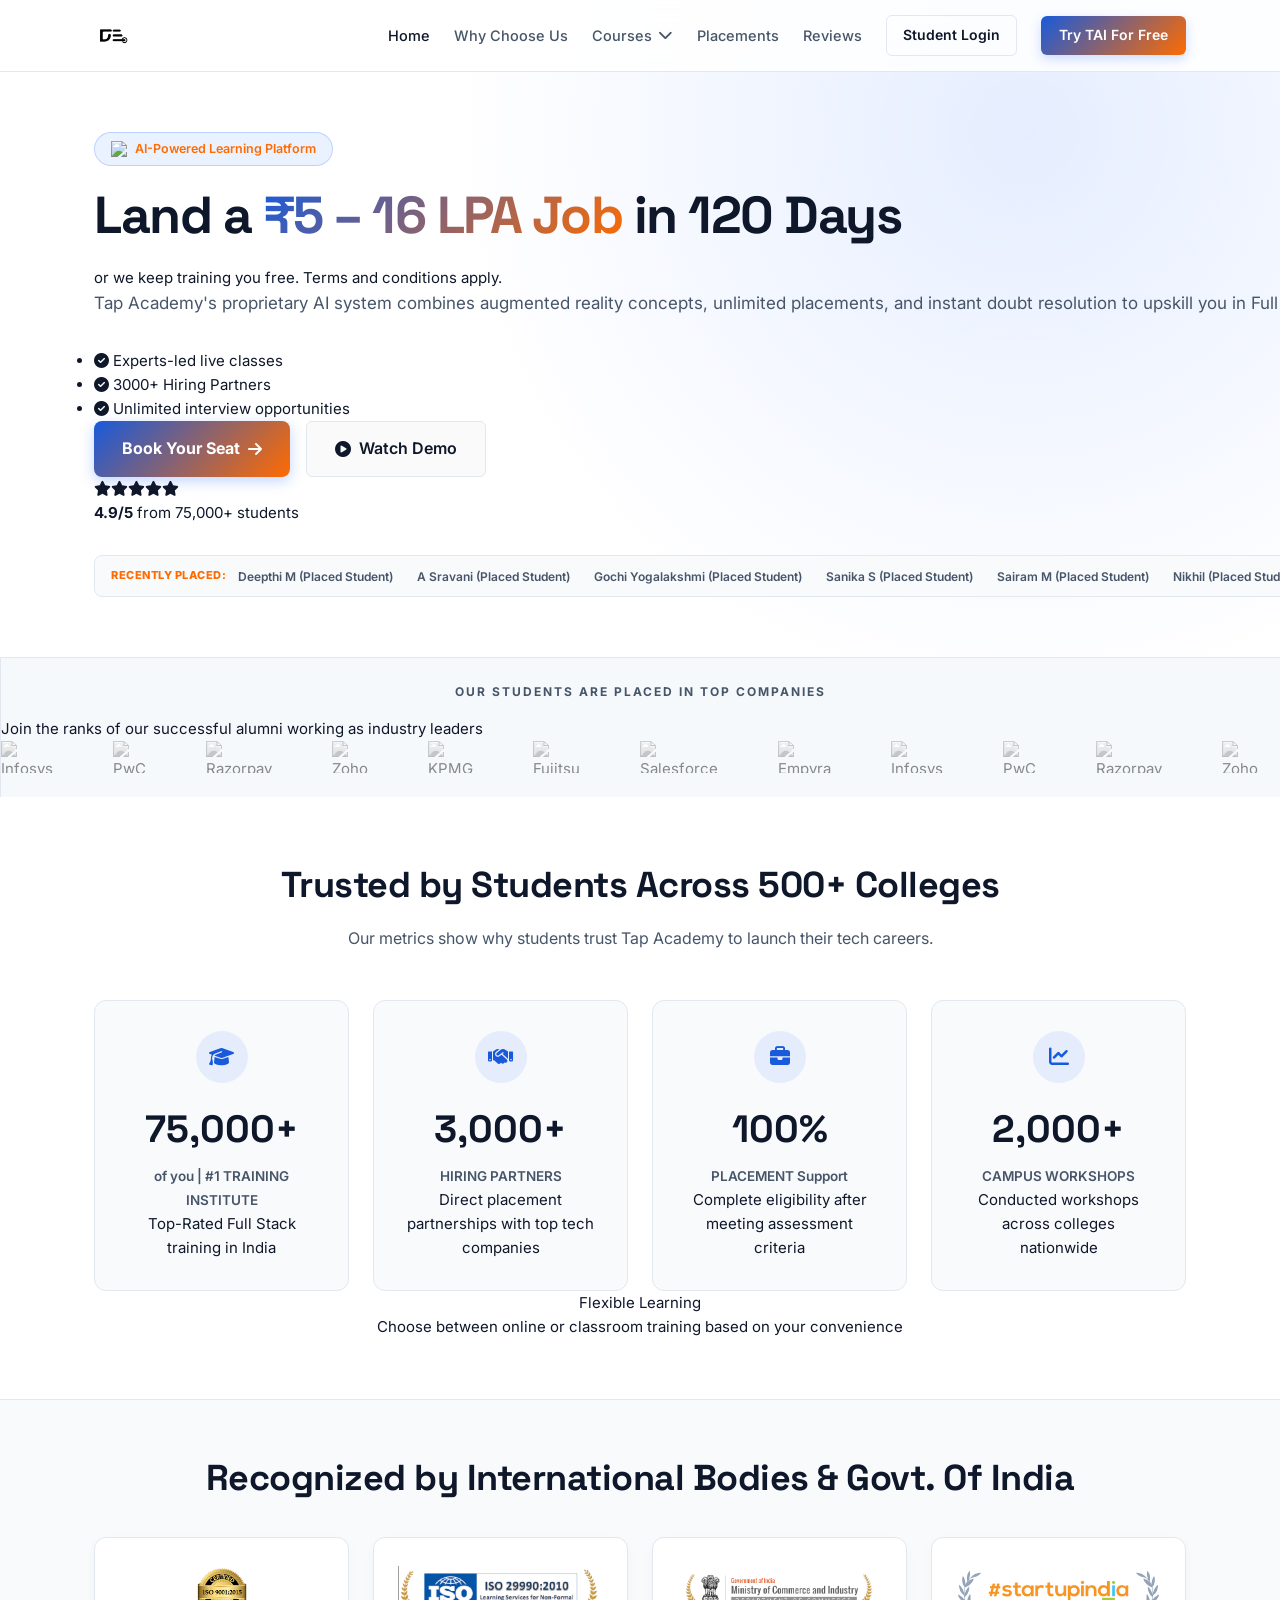
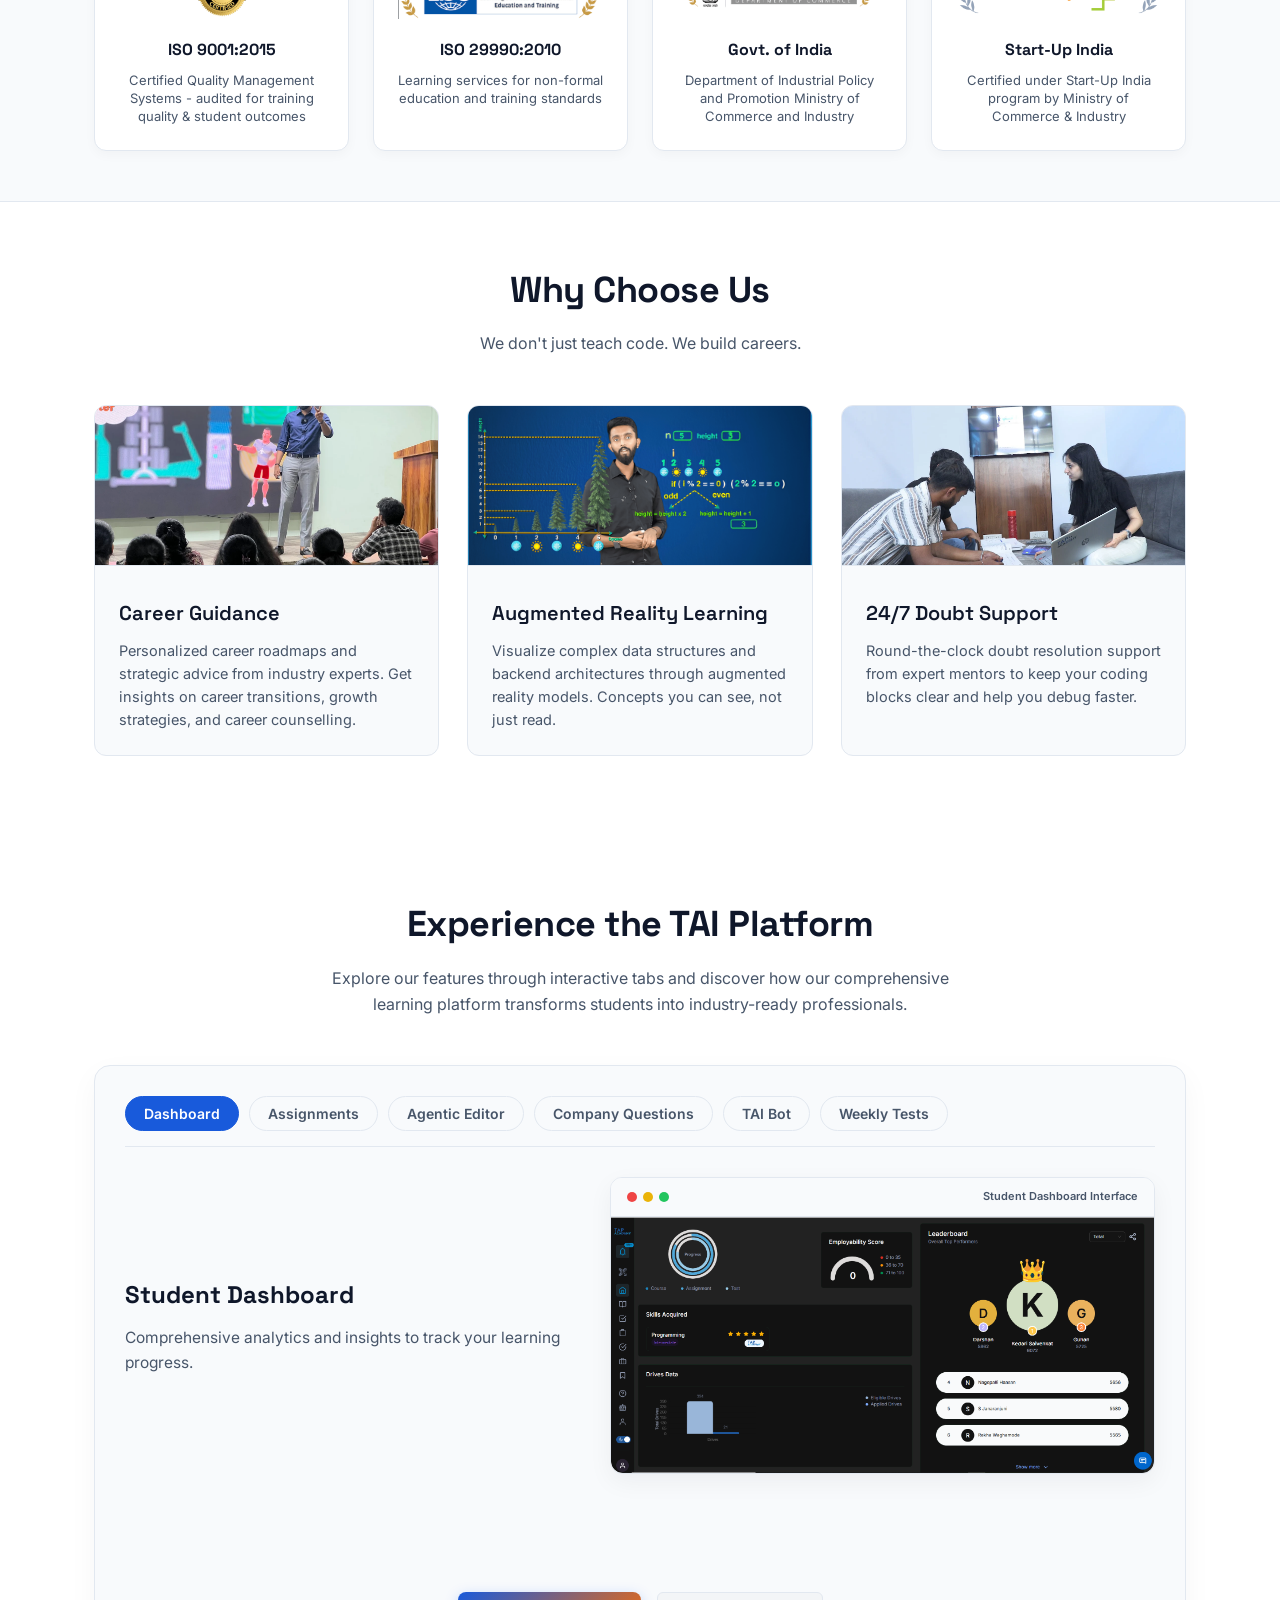
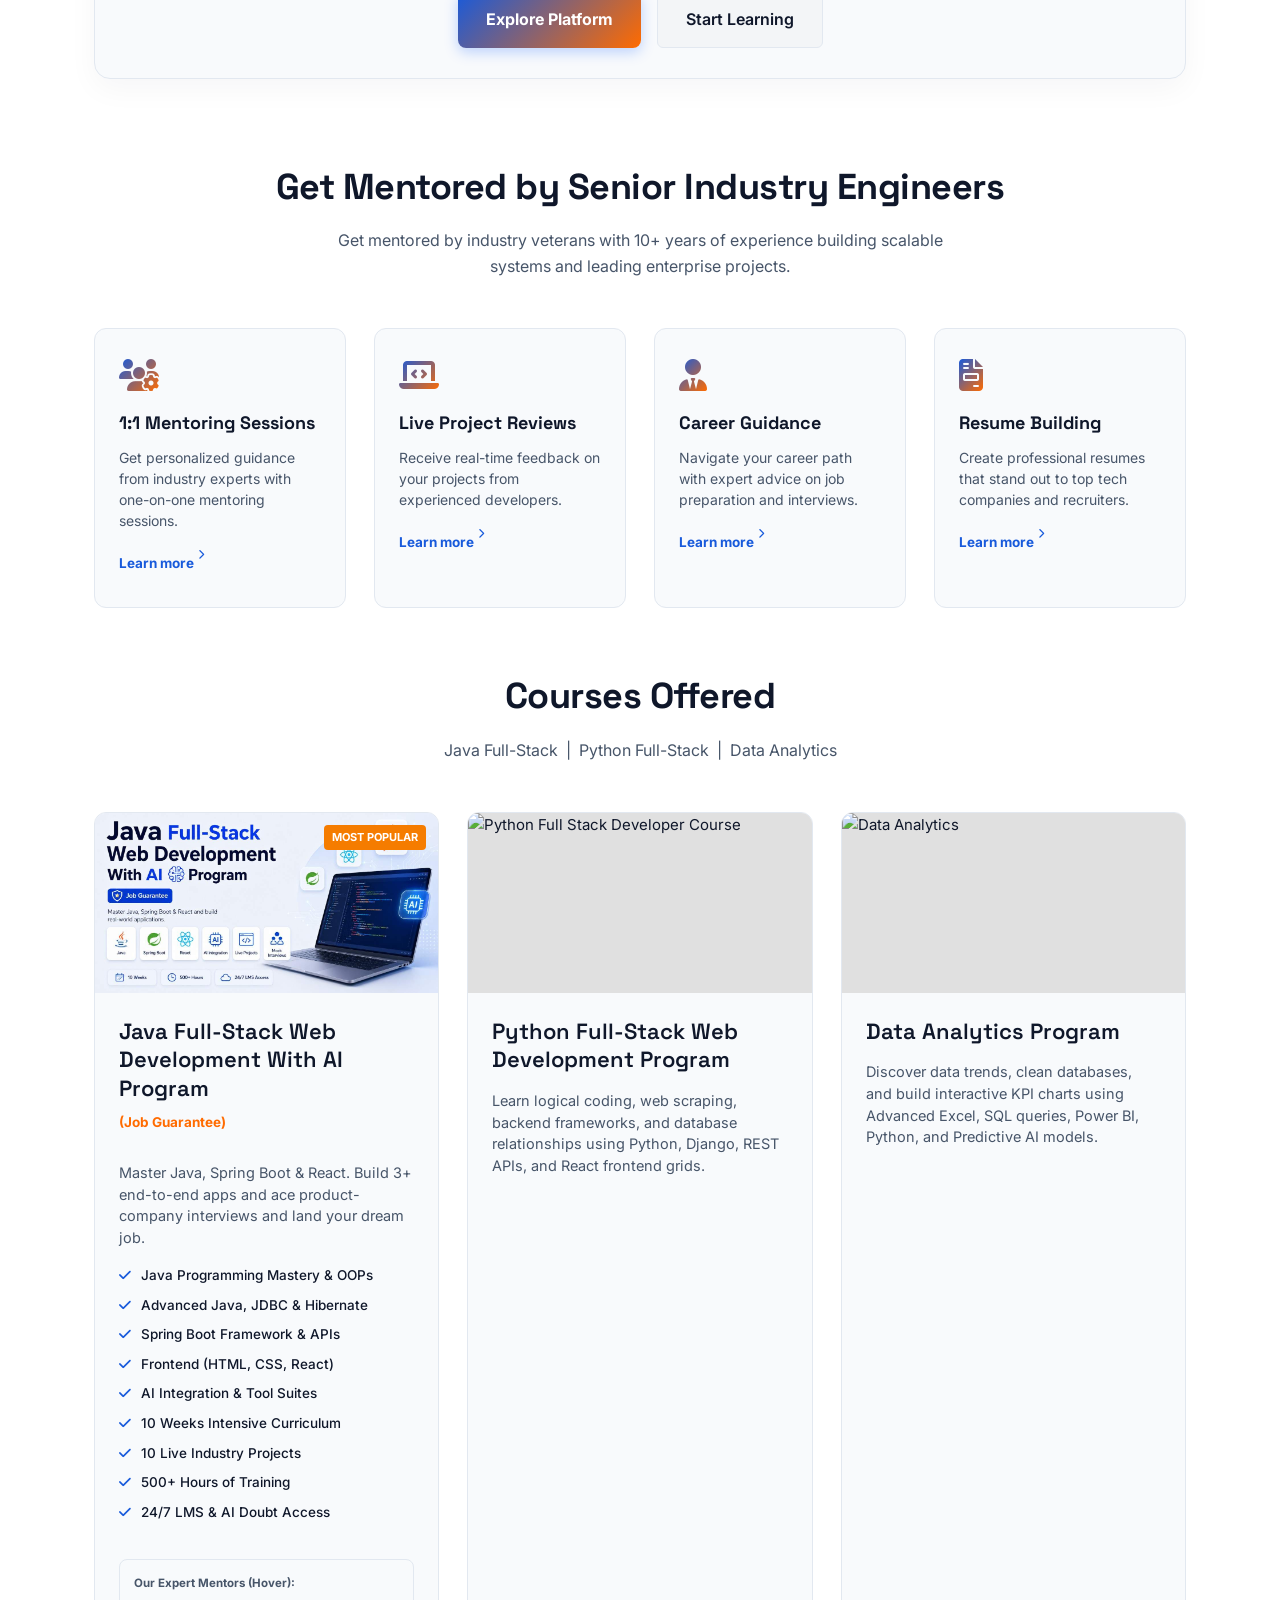
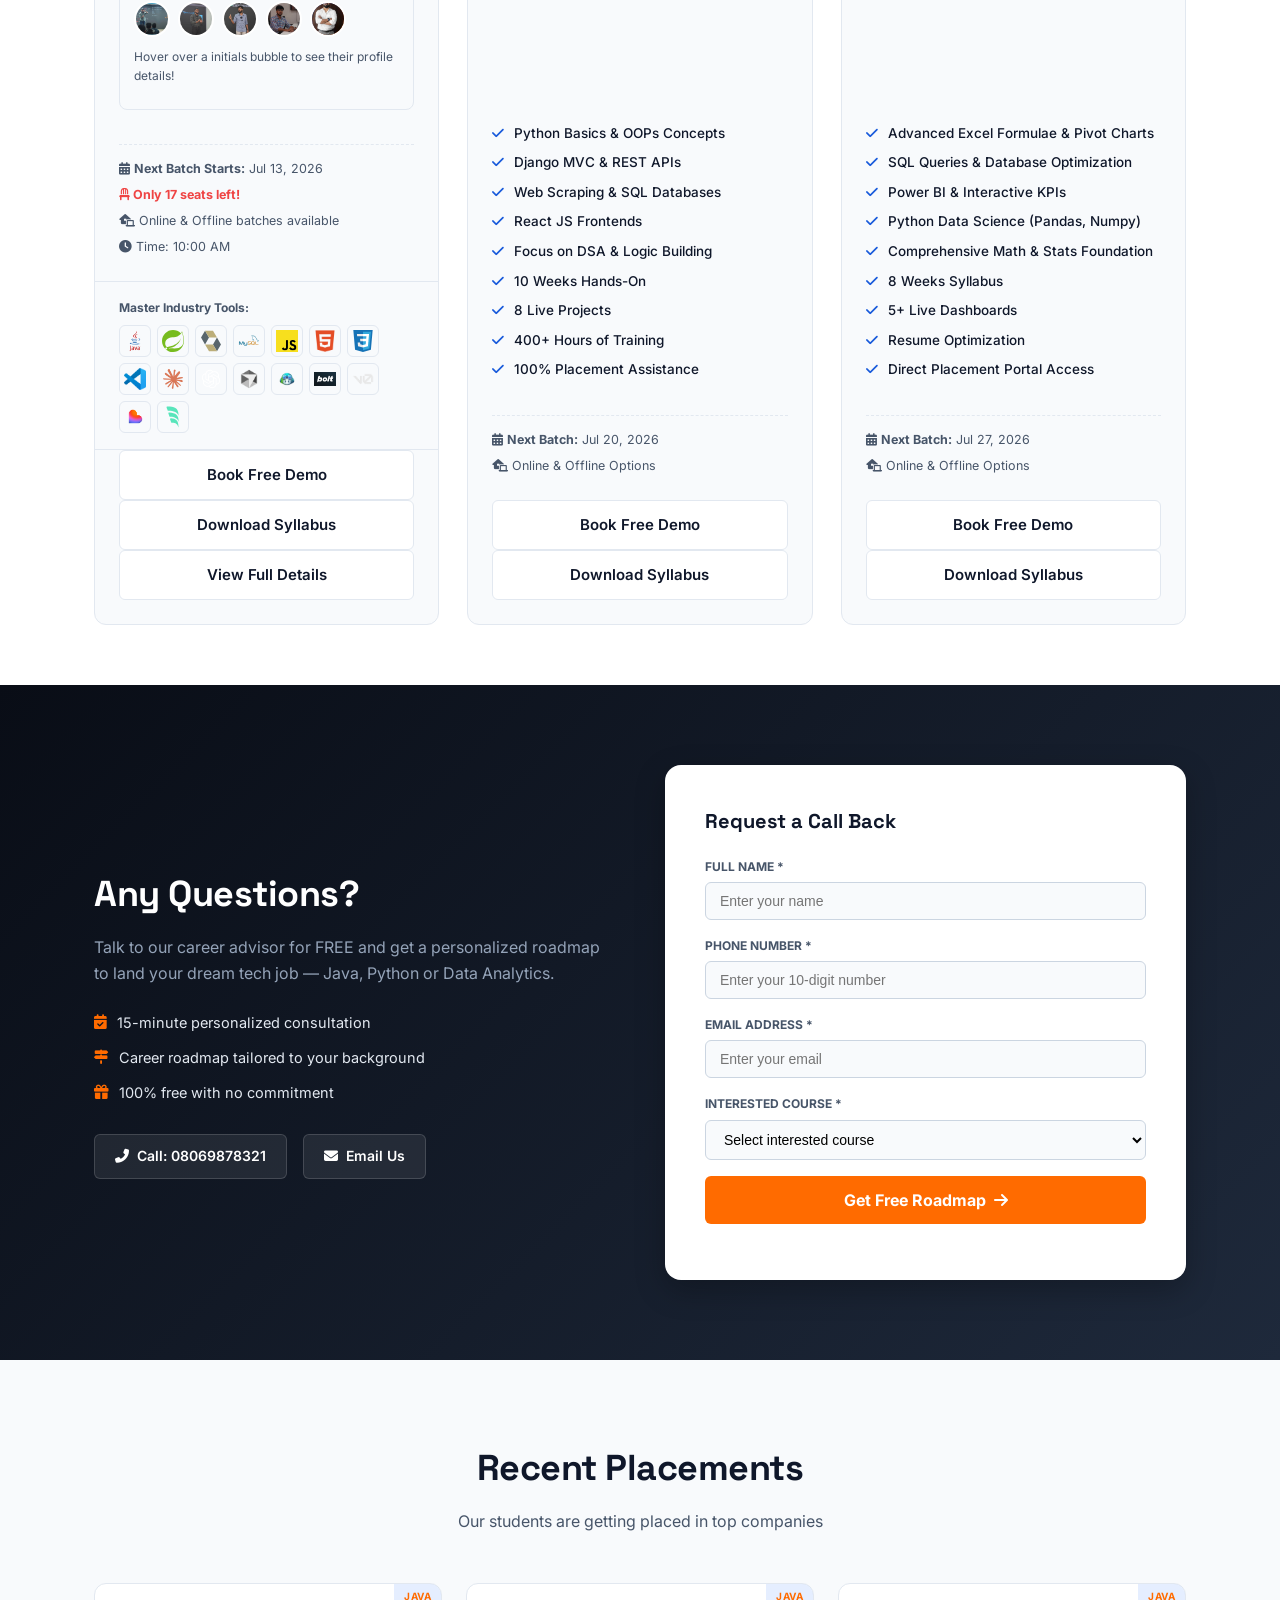
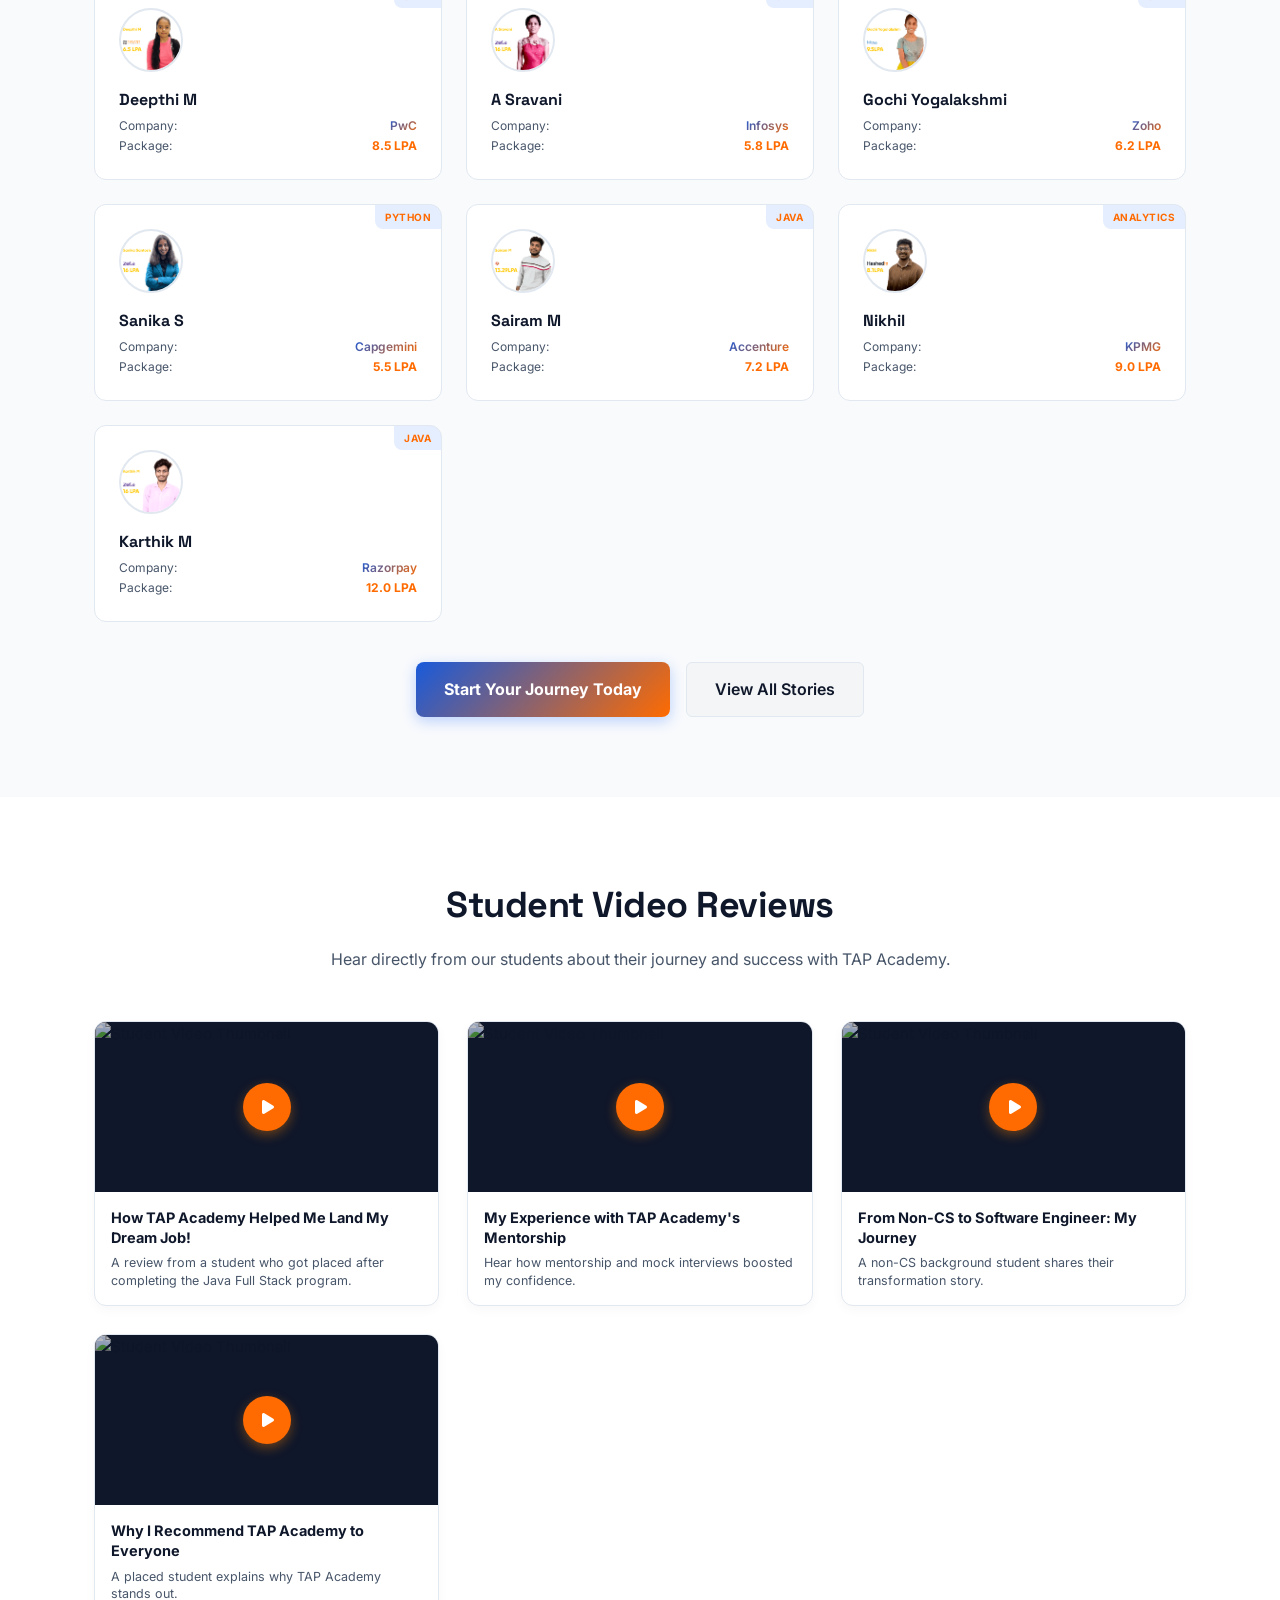
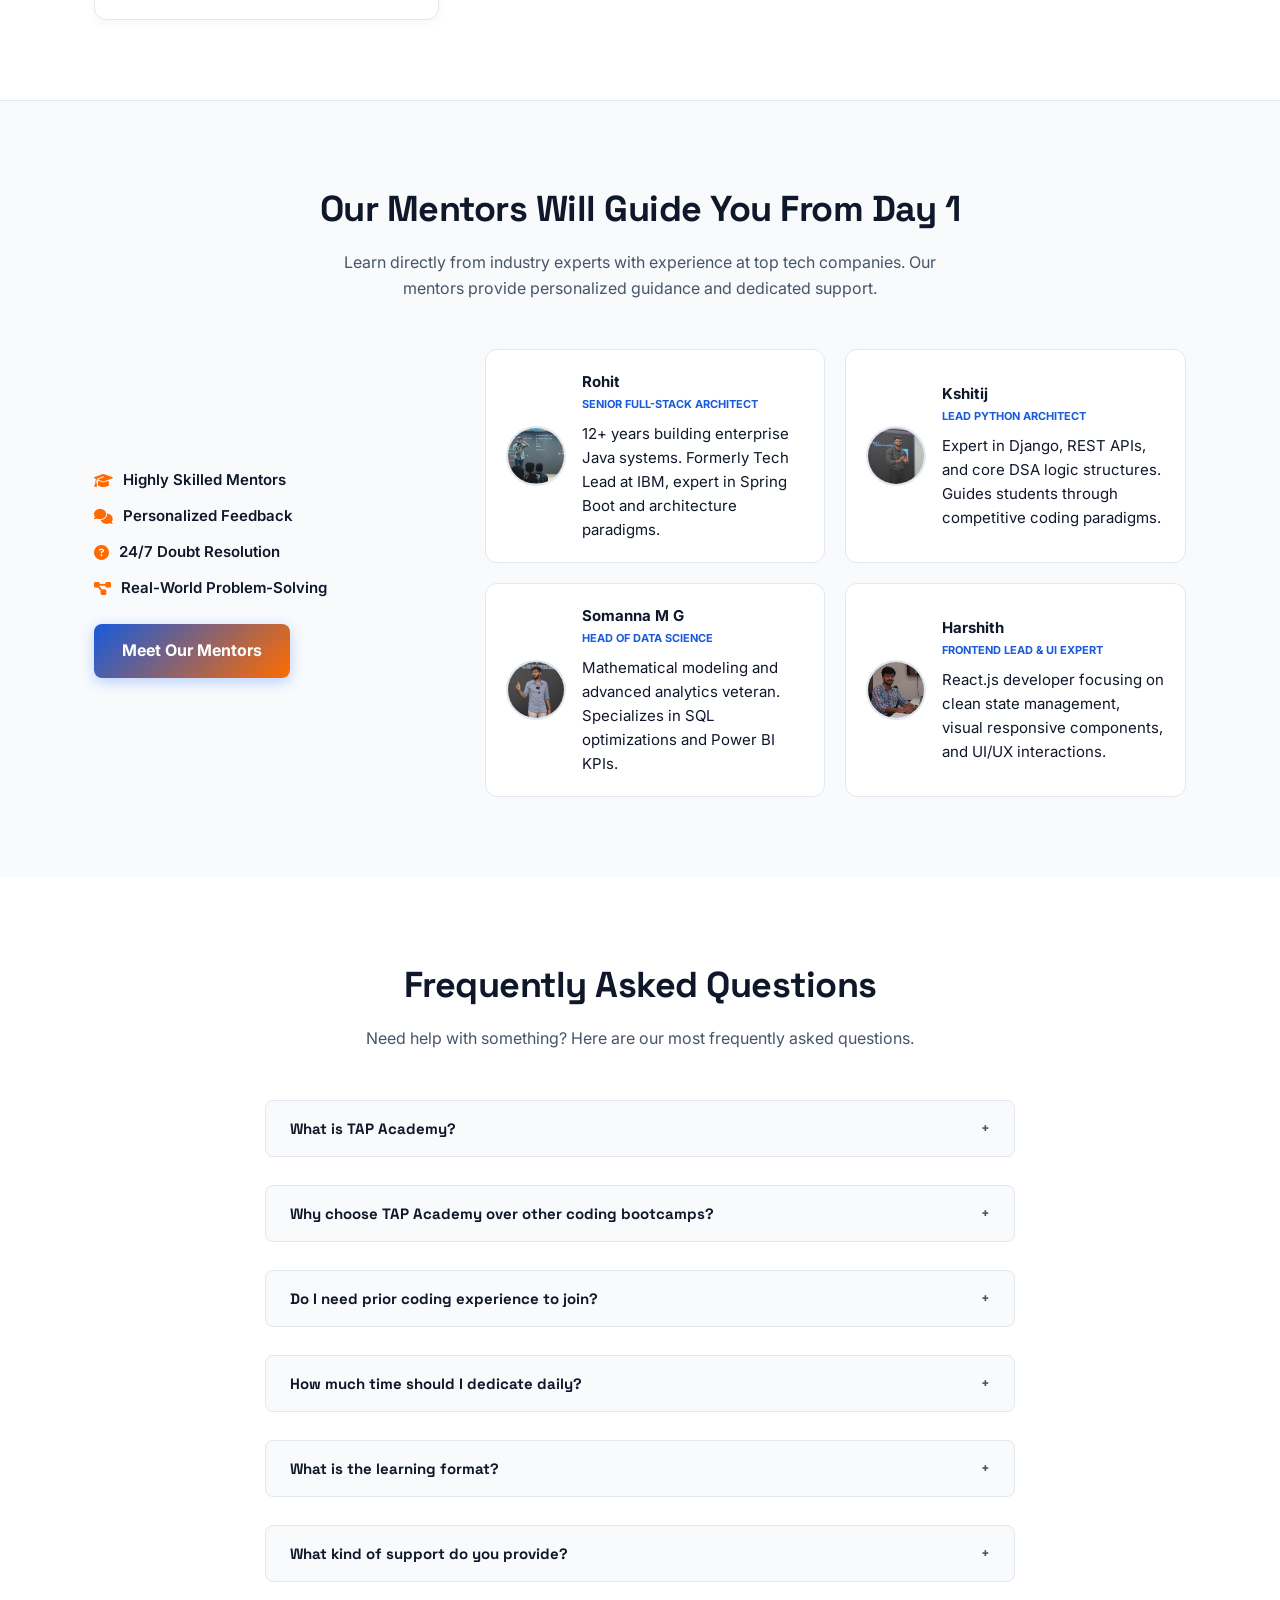
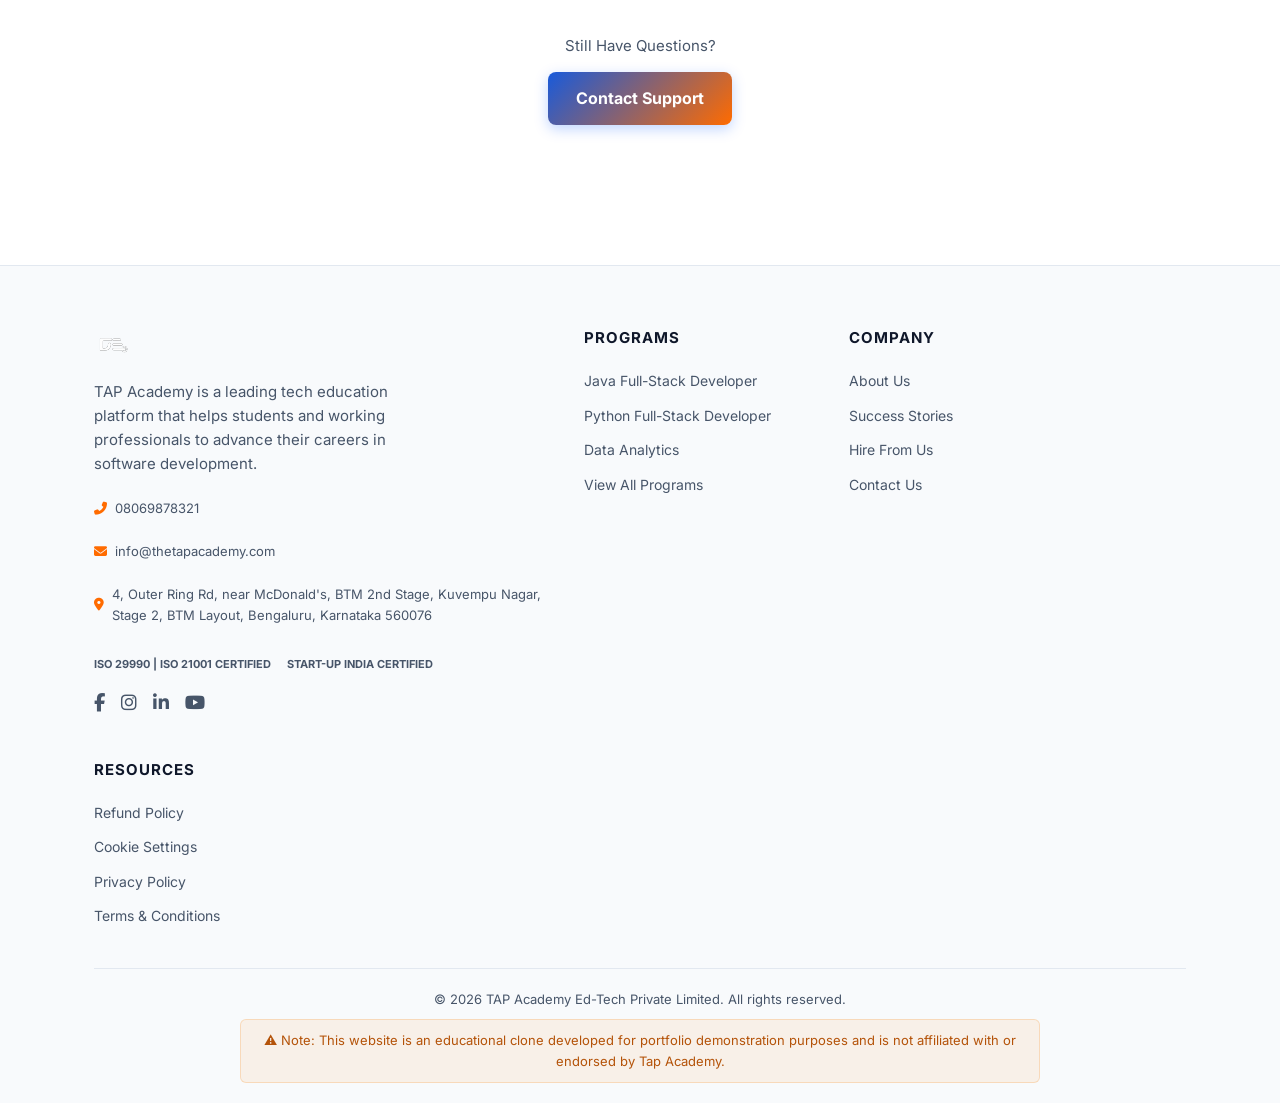
==== commit 9cae3bc3: "Integrate local assets: headshots, tool logos, certifications, and mentor photos into index.html and" ====
--- a/index.html
+++ b/index.html
@@ -219,24 +219,32 @@
             <h2 class="section-heading text-center">Recognized by International Bodies & Govt. Of India</h2>
             <div class="recognition-grid">
                 <div class="recognition-card">
-                    <div class="recognition-icon"><i class="fas fa-certificate"></i></div>
+                    <div class="recognition-logo-wrapper">
+                        <img src="assets/ISO.png" alt="ISO 9001:2015">
+                    </div>
                     <h3>ISO 9001:2015</h3>
-                    <p>Certified Quality Management Systems</p>
+                    <p>Certified Quality Management Systems - audited for training quality & student outcomes</p>
                 </div>
                 <div class="recognition-card">
-                    <div class="recognition-icon"><i class="fas fa-book-reader"></i></div>
+                    <div class="recognition-logo-wrapper">
+                        <img src="assets/isononformal.png" alt="ISO 29990:2010">
+                    </div>
                     <h3>ISO 29990:2010</h3>
                     <p>Learning services for non-formal education and training standards</p>
                 </div>
                 <div class="recognition-card">
-                    <div class="recognition-icon"><i class="fas fa-university"></i></div>
+                    <div class="recognition-logo-wrapper">
+                        <img src="assets/industycertfied.png" alt="Govt. of India">
+                    </div>
                     <h3>Govt. of India</h3>
                     <p>Department of Industrial Policy and Promotion Ministry of Commerce and Industry</p>
                 </div>
                 <div class="recognition-card">
-                    <div class="recognition-icon"><i class="fas fa-rocket"></i></div>
+                    <div class="recognition-logo-wrapper">
+                        <img src="assets/startupindia.png" alt="Start-Up India">
+                    </div>
                     <h3>Start-Up India</h3>
-                    <p>Certified under Start-Up India - audited for training quality & student outcomes</p>
+                    <p>Certified under Start-Up India program by Ministry of Commerce & Industry</p>
                 </div>
             </div>
         </div>
@@ -250,21 +258,21 @@
             
             <div class="features-grid">
                 <div class="feature-card">
-                    <div class="feature-icon-box"><i class="fas fa-directions"></i></div>
+                    <img src="assets/carrer-guidance.webp" alt="Career Guidance" class="feature-img-card">
                     <div class="feature-body">
                         <h3>Career Guidance</h3>
                         <p>Personalized career roadmaps and strategic advice from industry experts. Get insights on career transitions, growth strategies, and career counselling.</p>
                     </div>
                 </div>
                 <div class="feature-card">
-                    <div class="feature-icon-box"><i class="fas fa-vr-cardboard"></i></div>
+                    <img src="assets/ar-vr-teaching.png" alt="Augmented Reality" class="feature-img-card">
                     <div class="feature-body">
                         <h3>Augmented Reality Learning</h3>
                         <p>Visualize complex data structures and backend architectures through augmented reality models. Concepts you can see, not just read.</p>
                     </div>
                 </div>
                 <div class="feature-card">
-                    <div class="feature-icon-box"><i class="fas fa-clock"></i></div>
+                    <img src="assets/unlimited-placement.webp" alt="24/7 Support" class="feature-img-card">
                     <div class="feature-body">
                         <h3>24/7 Doubt Support</h3>
                         <p>Round-the-clock doubt resolution support from expert mentors to keep your coding blocks clear and help you debug faster.</p>
@@ -303,35 +311,8 @@
                                 <span class="mockup-dot"></span><span class="mockup-dot"></span><span class="mockup-dot"></span>
                                 <span class="mockup-title">Student Dashboard Interface</span>
                             </div>
-                            <div class="mockup-body">
-                                <div class="grid-2x2">
-                                    <div class="mockup-card">
-                                        <i class="fas fa-chart-line text-gradient"></i>
-                                        <h4>Analytics</h4>
-                                        <p>Real-time skill charts</p>
-                                    </div>
-                                    <div class="mockup-card">
-                                        <i class="fas fa-tasks text-gradient"></i>
-                                        <h4>Progress Tracking</h4>
-                                        <p>Module completion tracking</p>
-                                    </div>
-                                    <div class="mockup-card">
-                                        <i class="fas fa-lightbulb text-gradient"></i>
-                                        <h4>Insights</h4>
-                                        <p>AI performance indicators</p>
-                                    </div>
-                                    <div class="mockup-card">
-                                        <i class="fas fa-bullseye text-gradient"></i>
-                                        <h4>Goals</h4>
-                                        <p>Daily coding challenges</p>
-                                    </div>
-                                </div>
-                                <div class="stats-mini-strip">
-                                    <div><strong>75,000+</strong> Trained</div>
-                                    <div><strong>95%</strong> Placement</div>
-                                    <div><strong>3000+</strong> Partners</div>
-                                    <div><strong>4.9/5</strong> Rating</div>
-                                </div>
+                            <div class="mockup-body" style="padding: 0;">
+                                <img src="assets/dashboard.png" alt="TAI Student Dashboard" style="width: 100%; display: block; border-bottom-left-radius: 12px; border-bottom-right-radius: 12px;">
                             </div>
                         </div>
                     </div>
@@ -502,7 +483,7 @@
                 <!-- Course Card 1: Java Full Stack -->
                 <div class="course-card popular">
                     <div class="course-img-wrapper">
-                        <img src="https://d2hqh62t23qj3u.cloudfront.net/assets/java_full_stack_banner.jpeg" alt="Java Full Stack Developer Course" class="course-img">
+                        <img src="assets/java_full_stack_banner.jpeg" alt="Java Full Stack Developer Course" class="course-img">
                         <span class="course-badge-overlay">Most Popular</span>
                     </div>
                     <div class="course-body">
@@ -527,11 +508,11 @@
                         <div class="mentor-hover-container">
                             <span class="hover-label">Our Expert Mentors (Hover):</span>
                             <div class="mentor-avatars">
-                                <div class="mentor-avatar-tag" data-mentor="Rohit">R</div>
-                                <div class="mentor-avatar-tag" data-mentor="Kshitij">K</div>
-                                <div class="mentor-avatar-tag" data-mentor="Somanna M G">S</div>
-                                <div class="mentor-avatar-tag" data-mentor="Harshith">H</div>
-                                <div class="mentor-avatar-tag" data-mentor="Ravi">Ra</div>
+                                <div class="mentor-avatar-tag" data-mentor="Rohit"><img src="assets/rohitsirexplain.png" alt="R"></div>
+                                <div class="mentor-avatar-tag" data-mentor="Kshitij"><img src="assets/kshitsir.jpg" alt="K"></div>
+                                <div class="mentor-avatar-tag" data-mentor="Somanna M G"><img src="assets/somanaSir.jpg" alt="S"></div>
+                                <div class="mentor-avatar-tag" data-mentor="Harshith"><img src="assets/harshithMentor.JPG" alt="H"></div>
+                                <div class="mentor-avatar-tag" data-mentor="Ravi"><img src="assets/raviMentor.JPG" alt="Ra"></div>
                             </div>
                             <div class="mentor-details-card" id="mentor-display-card">
                                 Hover over a initials bubble to see their profile details!
@@ -551,18 +532,22 @@
                     <div class="tools-preview-strip">
                         <h4>Master Industry Tools:</h4>
                         <div class="tools-grid-icons">
-                            <span class="tool-tag">Java</span>
-                            <span class="tool-tag">Spring Boot</span>
-                            <span class="tool-tag">Hibernate</span>
-                            <span class="tool-tag">MySQL</span>
-                            <span class="tool-tag">React</span>
-                            <span class="tool-tag">Claude</span>
-                            <span class="tool-tag">ChatGPT</span>
-                            <span class="tool-tag">Cursor</span>
-                            <span class="tool-tag">Windsurf</span>
-                            <span class="tool-tag">Bolt</span>
-                            <span class="tool-tag">V0</span>
-                            <span class="tool-tag">Github</span>
+                            <span class="tool-tag-img" title="Java"><img src="assets/java.png" alt="Java"></span>
+                            <span class="tool-tag-img" title="Spring Boot"><img src="assets/spring.svg" alt="Spring"></span>
+                            <span class="tool-tag-img" title="Hibernate"><img src="assets/Hibernate.svg" alt="Hibernate"></span>
+                            <span class="tool-tag-img" title="MySQL"><img src="assets/mysql.svg" alt="MySQL"></span>
+                            <span class="tool-tag-img" title="JavaScript"><img src="assets/javascript.png" alt="JS"></span>
+                            <span class="tool-tag-img" title="HTML"><img src="assets/html.webp" alt="HTML"></span>
+                            <span class="tool-tag-img" title="CSS"><img src="assets/css.svg" alt="CSS"></span>
+                            <span class="tool-tag-img" title="VS Code"><img src="assets/vscode.png" alt="VS Code"></span>
+                            <span class="tool-tag-img" title="Claude"><img src="assets/claudeLogo.png" alt="Claude"></span>
+                            <span class="tool-tag-img" title="ChatGPT"><img src="assets/chatgptlogo.svg" alt="ChatGPT"></span>
+                            <span class="tool-tag-img" title="Cursor"><img src="assets/cursorlogo.png" alt="Cursor"></span>
+                            <span class="tool-tag-img" title="Github Copilot"><img src="assets/githubcopilot.png" alt="Copilot"></span>
+                            <span class="tool-tag-img" title="Bolt"><img src="assets/Boltlogo.jpg" alt="Bolt"></span>
+                            <span class="tool-tag-img" title="V0"><img src="assets/v0logo.webp" alt="V0"></span>
+                            <span class="tool-tag-img" title="Lovable"><img src="assets/lovablelogo.png" alt="Lovable"></span>
+                            <span class="tool-tag-img" title="Windsurf"><img src="assets/windsurf.svg" alt="Windsurf"></span>
                         </div>
                     </div>
 
@@ -576,7 +561,7 @@
                 <!-- Course Card 2: Python Full Stack -->
                 <div class="course-card">
                     <div class="course-img-wrapper">
-                        <img src="https://d2hqh62t23qj3u.cloudfront.net/assets/python_full_stack_banner.jpeg" alt="Python Full Stack Developer Course" class="course-img">
+                        <img src="assets/python_full_stack_banner.jpeg" alt="Python Full Stack Developer Course" class="course-img">
                     </div>
                     <div class="course-body">
                         <h3 class="course-title">Python Full-Stack Web Development Program</h3>
@@ -609,7 +594,7 @@
                 <!-- Course Card 3: Data Analytics -->
                 <div class="course-card">
                     <div class="course-img-wrapper">
-                        <img src="https://d2hqh62t23qj3u.cloudfront.net/assets/data_analytics_banner.jpeg" alt="Data Analytics" class="course-img">
+                        <img src="assets/data_analytics_banner.jpeg" alt="Data Analytics" class="course-img">
                     </div>
                     <div class="course-body">
                         <h3 class="course-title">Data Analytics Program</h3>
@@ -705,7 +690,9 @@
                     <!-- Student 1 -->
                     <div class="placed-card">
                         <span class="placed-badge-overlay">Java</span>
-                        <div class="placed-avatar-box"><i class="fas fa-user-graduate"></i></div>
+                        <div class="placed-avatar-img-box">
+                            <img src="assets/HSDeepthi.png" alt="Deepthi M" class="placed-student-avatar">
+                        </div>
                         <div class="placed-user-details">
                             <h3>Deepthi M</h3>
                             <p class="placed-meta-item">Company: <span class="meta-val text-gradient">PwC</span></p>
@@ -715,7 +702,9 @@
                     <!-- Student 2 -->
                     <div class="placed-card">
                         <span class="placed-badge-overlay">Java</span>
-                        <div class="placed-avatar-box"><i class="fas fa-user-graduate"></i></div>
+                        <div class="placed-avatar-img-box">
+                            <img src="assets/HSSravani.png" alt="A Sravani" class="placed-student-avatar">
+                        </div>
                         <div class="placed-user-details">
                             <h3>A Sravani</h3>
                             <p class="placed-meta-item">Company: <span class="meta-val text-gradient">Infosys</span></p>
@@ -725,7 +714,9 @@
                     <!-- Student 3 -->
                     <div class="placed-card">
                         <span class="placed-badge-overlay">Java</span>
-                        <div class="placed-avatar-box"><i class="fas fa-user-graduate"></i></div>
+                        <div class="placed-avatar-img-box">
+                            <img src="assets/HSGochi.png" alt="Gochi Yogalakshmi" class="placed-student-avatar">
+                        </div>
                         <div class="placed-user-details">
                             <h3>Gochi Yogalakshmi</h3>
                             <p class="placed-meta-item">Company: <span class="meta-val text-gradient">Zoho</span></p>
@@ -735,7 +726,9 @@
                     <!-- Student 4 -->
                     <div class="placed-card">
                         <span class="placed-badge-overlay">Python</span>
-                        <div class="placed-avatar-box"><i class="fas fa-user-graduate"></i></div>
+                        <div class="placed-avatar-img-box">
+                            <img src="assets/HSSanika.png" alt="Sanika S" class="placed-student-avatar">
+                        </div>
                         <div class="placed-user-details">
                             <h3>Sanika S</h3>
                             <p class="placed-meta-item">Company: <span class="meta-val text-gradient">Capgemini</span></p>
@@ -745,7 +738,9 @@
                     <!-- Student 5 -->
                     <div class="placed-card">
                         <span class="placed-badge-overlay">Java</span>
-                        <div class="placed-avatar-box"><i class="fas fa-user-graduate"></i></div>
+                        <div class="placed-avatar-img-box">
+                            <img src="assets/HSSairam.png" alt="Sairam M" class="placed-student-avatar">
+                        </div>
                         <div class="placed-user-details">
                             <h3>Sairam M</h3>
                             <p class="placed-meta-item">Company: <span class="meta-val text-gradient">Accenture</span></p>
@@ -755,7 +750,9 @@
                     <!-- Student 6 -->
                     <div class="placed-card">
                         <span class="placed-badge-overlay">Analytics</span>
-                        <div class="placed-avatar-box"><i class="fas fa-user-graduate"></i></div>
+                        <div class="placed-avatar-img-box">
+                            <img src="assets/HSNikhil.png" alt="Nikhil" class="placed-student-avatar">
+                        </div>
                         <div class="placed-user-details">
                             <h3>Nikhil</h3>
                             <p class="placed-meta-item">Company: <span class="meta-val text-gradient">KPMG</span></p>
@@ -765,7 +762,9 @@
                     <!-- Student 7 -->
                     <div class="placed-card">
                         <span class="placed-badge-overlay">Java</span>
-                        <div class="placed-avatar-box"><i class="fas fa-user-graduate"></i></div>
+                        <div class="placed-avatar-img-box">
+                            <img src="assets/HSKarthik.png" alt="Karthik M" class="placed-student-avatar">
+                        </div>
                         <div class="placed-user-details">
                             <h3>Karthik M</h3>
                             <p class="placed-meta-item">Company: <span class="meta-val text-gradient">Razorpay</span></p>
@@ -856,28 +855,48 @@
                 
                 <div class="mentor-cards-grid">
                     <!-- Mentor 1 -->
-                    <div class="mentor-detail-card">
-                        <h4>Rohit</h4>
-                        <span class="role-tag">Senior Full-Stack Architect</span>
-                        <p>12+ years building enterprise Java systems. Formerly Tech Lead at IBM.</p>
+                    <div class="mentor-detail-card-full">
+                        <div class="mentor-card-avatar">
+                            <img src="assets/rohitsirexplain.png" alt="Rohit">
+                        </div>
+                        <div class="mentor-card-text">
+                            <h4>Rohit</h4>
+                            <span class="role-tag">Senior Full-Stack Architect</span>
+                            <p>12+ years building enterprise Java systems. Formerly Tech Lead at IBM, expert in Spring Boot and architecture paradigms.</p>
+                        </div>
                     </div>
                     <!-- Mentor 2 -->
-                    <div class="mentor-detail-card">
-                        <h4>Kshitij</h4>
-                        <span class="role-tag">Lead Python Architect</span>
-                        <p>Expert in Django, Microservices & DSA logic building structures.</p>
+                    <div class="mentor-detail-card-full">
+                        <div class="mentor-card-avatar">
+                            <img src="assets/kshitsir.jpg" alt="Kshitij">
+                        </div>
+                        <div class="mentor-card-text">
+                            <h4>Kshitij</h4>
+                            <span class="role-tag">Lead Python Architect</span>
+                            <p>Expert in Django, REST APIs, and core DSA logic structures. Guides students through competitive coding paradigms.</p>
+                        </div>
                     </div>
                     <!-- Mentor 3 -->
-                    <div class="mentor-detail-card">
-                        <h4>Somanna M G</h4>
-                        <span class="role-tag">Head of Data Science</span>
-                        <p>Mathematical modeling and advanced analytics expert in Power BI & ML.</p>
+                    <div class="mentor-detail-card-full">
+                        <div class="mentor-card-avatar">
+                            <img src="assets/somanaSir.jpg" alt="Somanna M G">
+                        </div>
+                        <div class="mentor-card-text">
+                            <h4>Somanna M G</h4>
+                            <span class="role-tag">Head of Data Science</span>
+                            <p>Mathematical modeling and advanced analytics veteran. Specializes in SQL optimizations and Power BI KPIs.</p>
+                        </div>
                     </div>
                     <!-- Mentor 4 -->
-                    <div class="mentor-detail-card">
-                        <h4>Harshith</h4>
-                        <span class="role-tag">Frontend Lead & UI Expert</span>
-                        <p>React, JavaScript developer focusing on responsive app architectures.</p>
+                    <div class="mentor-detail-card-full">
+                        <div class="mentor-card-avatar">
+                            <img src="assets/harshithMentor.JPG" alt="Harshith">
+                        </div>
+                        <div class="mentor-card-text">
+                            <h4>Harshith</h4>
+                            <span class="role-tag">Frontend Lead & UI Expert</span>
+                            <p>React.js developer focusing on clean state management, visual responsive components, and UI/UX interactions.</p>
+                        </div>
                     </div>
                 </div>
             </div>
--- a/style.css
+++ b/style.css
@@ -2298,3 +2298,107 @@
     text-transform: uppercase;
 }
 
+/* Local Asset Specific Style Enhancements */
+.recognition-logo-wrapper {
+    height: 60px;
+    display: flex;
+    align-items: center;
+    justify-content: center;
+    margin-bottom: 15px;
+}
+.recognition-logo-wrapper img {
+    max-height: 100%;
+    max-width: 100%;
+    object-fit: contain;
+}
+
+.feature-img-card {
+    width: 100%;
+    height: 160px;
+    object-fit: cover;
+    border-bottom: 1px solid var(--border-color);
+}
+
+.mentor-avatar-tag {
+    width: 36px;
+    height: 36px;
+    border-radius: 50%;
+    overflow: hidden;
+    cursor: pointer;
+    border: 2px solid var(--bg-card);
+    transition: transform 0.2s;
+}
+.mentor-avatar-tag img {
+    width: 100%;
+    height: 100%;
+    object-fit: cover;
+}
+
+.tool-tag-img {
+    width: 32px;
+    height: 32px;
+    border-radius: 6px;
+    background-color: var(--bg-surface);
+    border: 1px solid var(--border-color);
+    display: flex;
+    align-items: center;
+    justify-content: center;
+    padding: 4px;
+    transition: transform 0.2s, border-color 0.2s;
+}
+.tool-tag-img:hover {
+    transform: translateY(-2px);
+    border-color: var(--accent-orange);
+}
+.tool-tag-img img {
+    max-width: 100%;
+    max-height: 100%;
+    object-fit: contain;
+}
+
+.placed-avatar-img-box {
+    width: 64px;
+    height: 64px;
+    border-radius: 50%;
+    overflow: hidden;
+    border: 2px solid var(--border-color);
+    margin-bottom: 15px;
+}
+.placed-student-avatar {
+    width: 100%;
+    height: 100%;
+    object-fit: cover;
+}
+
+.mentor-detail-card-full {
+    background-color: var(--bg-card);
+    border: 1px solid var(--border-color);
+    border-radius: 12px;
+    padding: 20px;
+    display: flex;
+    gap: 16px;
+    align-items: center;
+}
+.mentor-card-avatar {
+    width: 60px;
+    height: 60px;
+    border-radius: 50%;
+    overflow: hidden;
+    flex-shrink: 0;
+    border: 2px solid var(--border-color);
+}
+.mentor-card-avatar img {
+    width: 100%;
+    height: 100%;
+    object-fit: cover;
+}
+.mentor-card-text {
+    flex-grow: 1;
+}
+@media (max-width: 480px) {
+    .mentor-detail-card-full {
+        flex-direction: column;
+        text-align: center;
+    }
+}
+
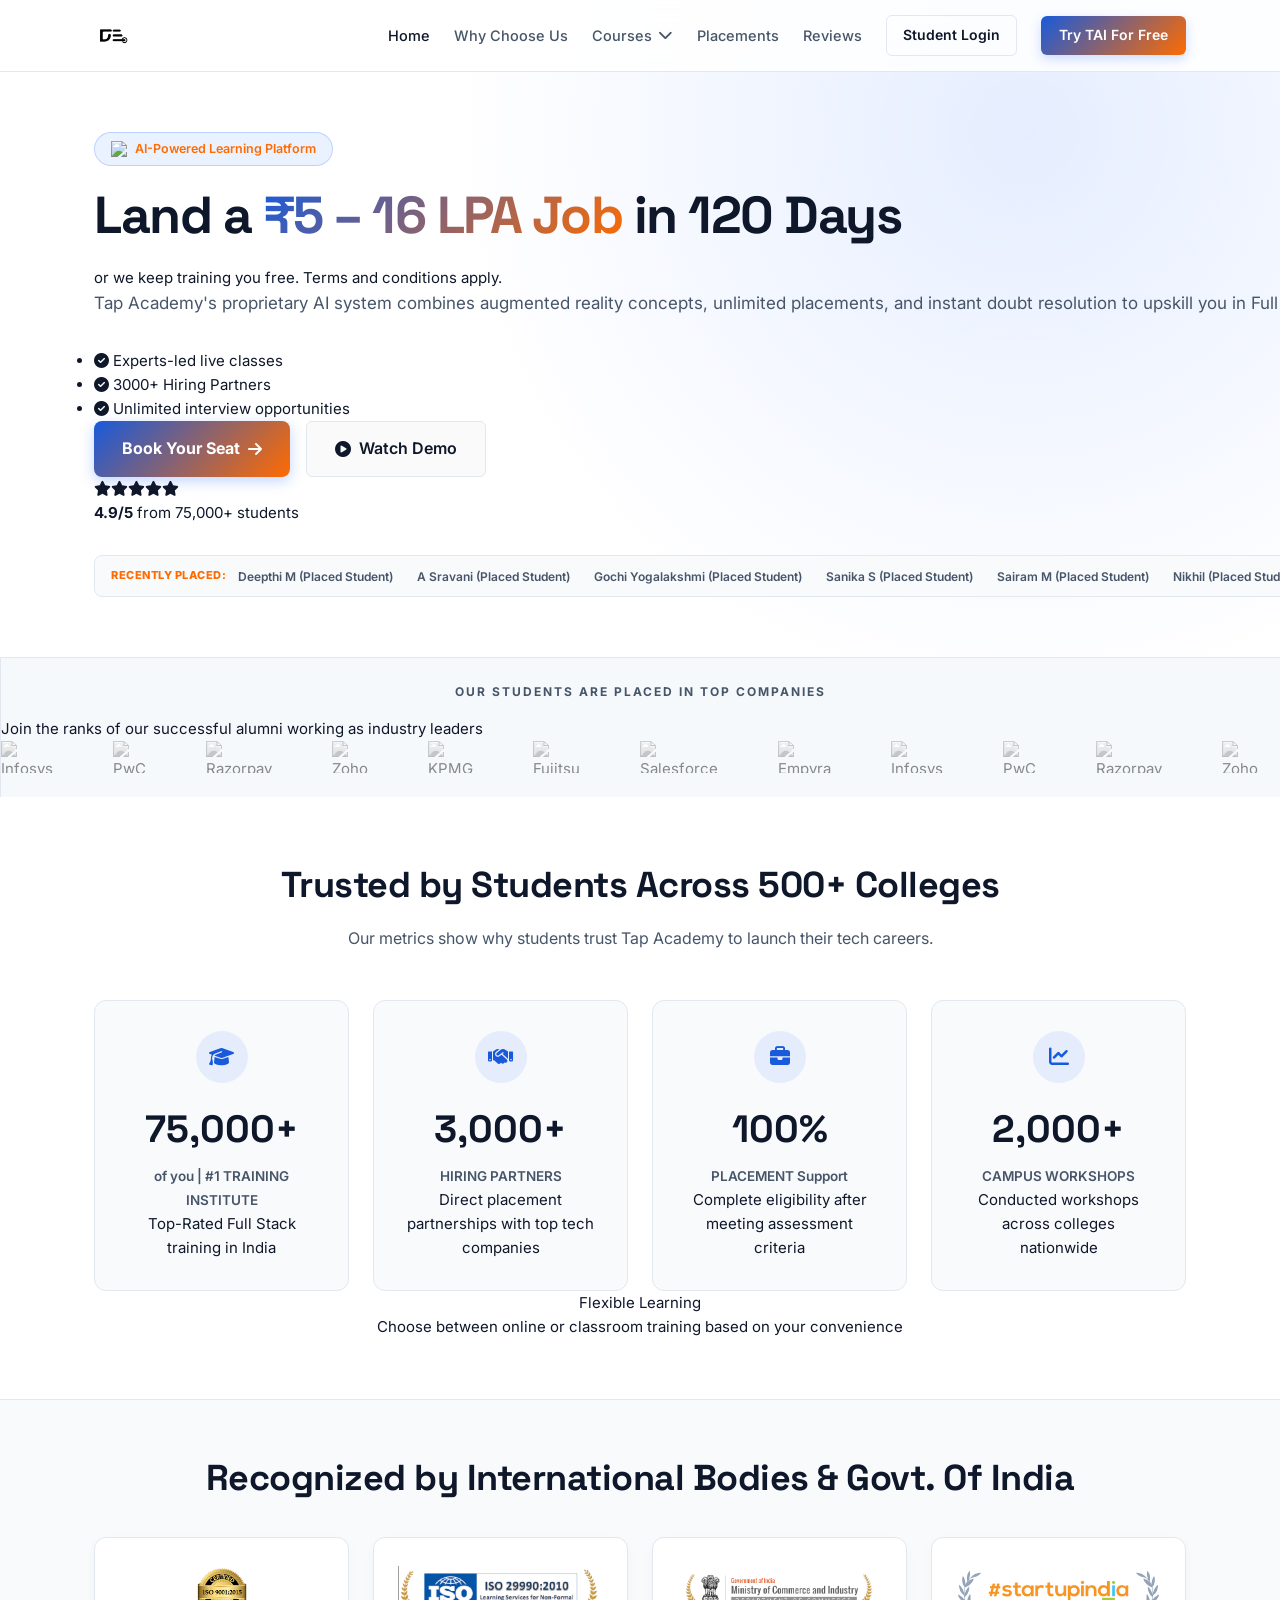
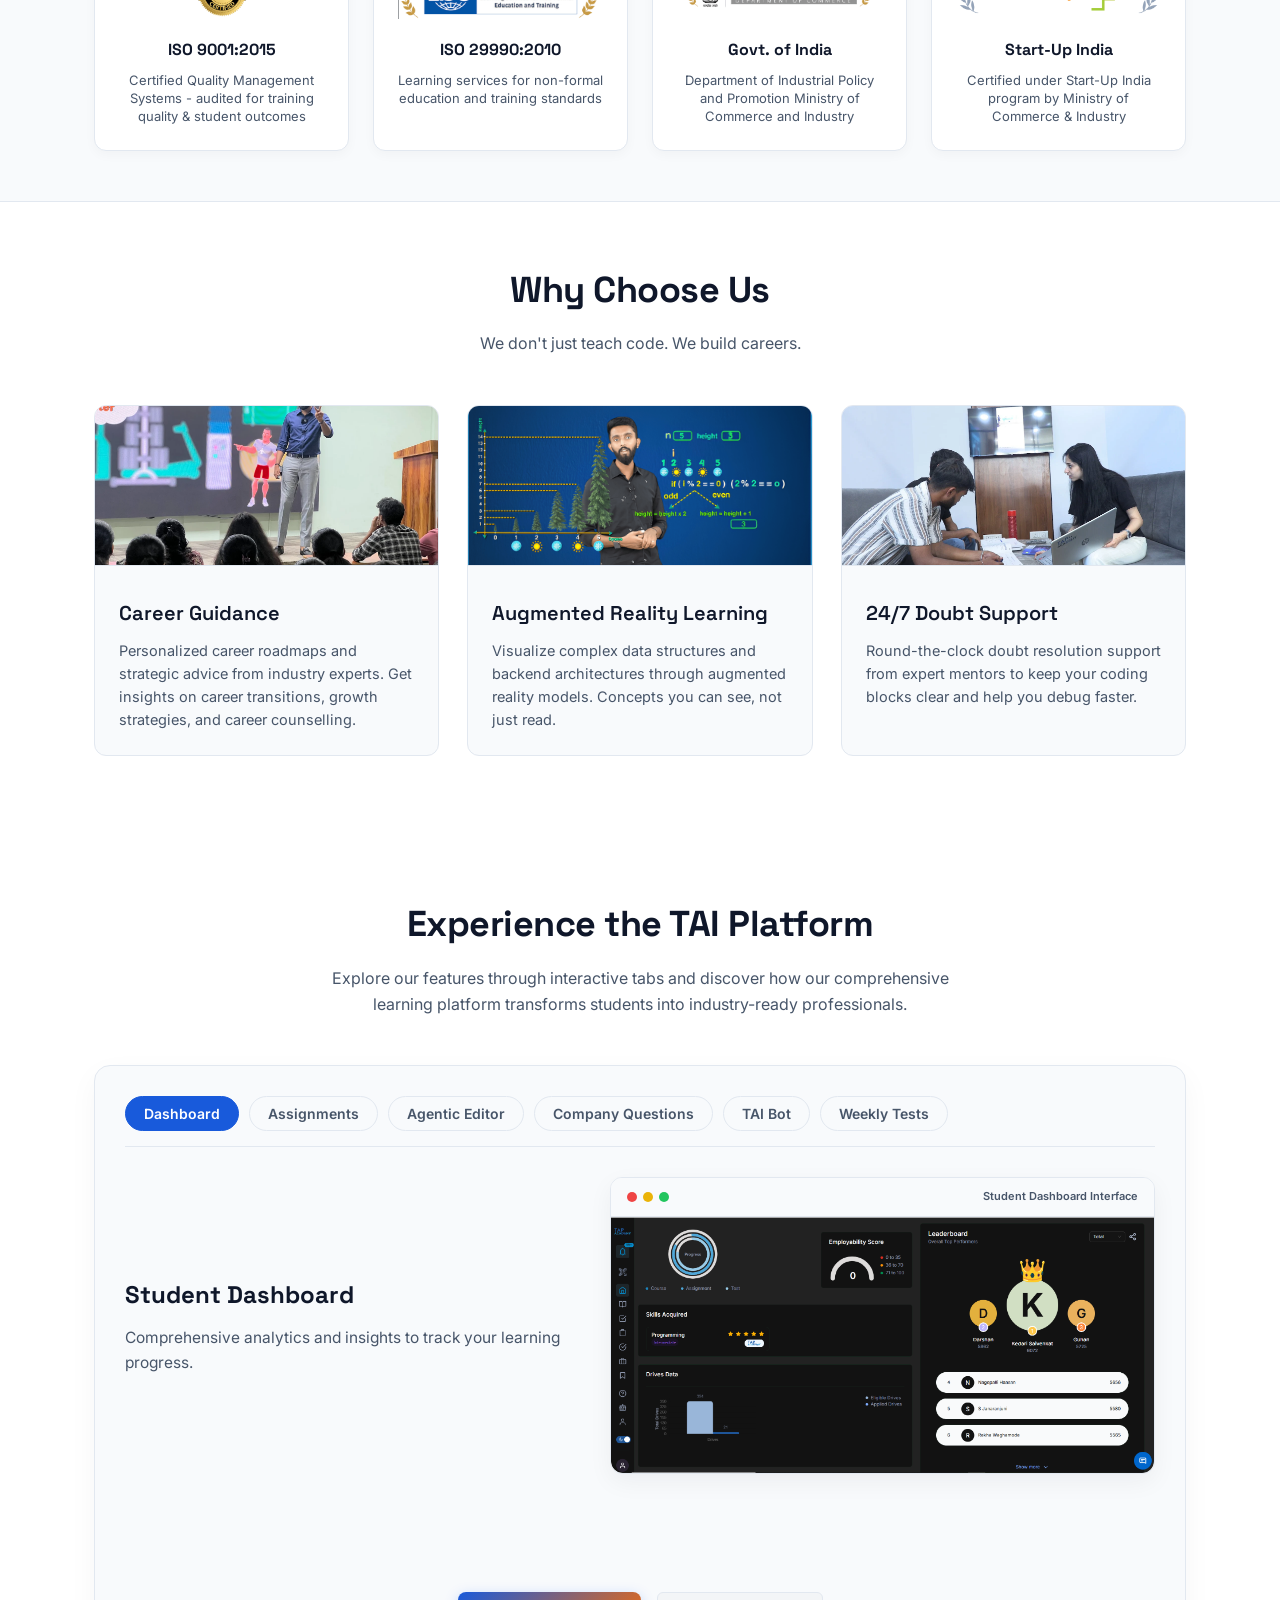
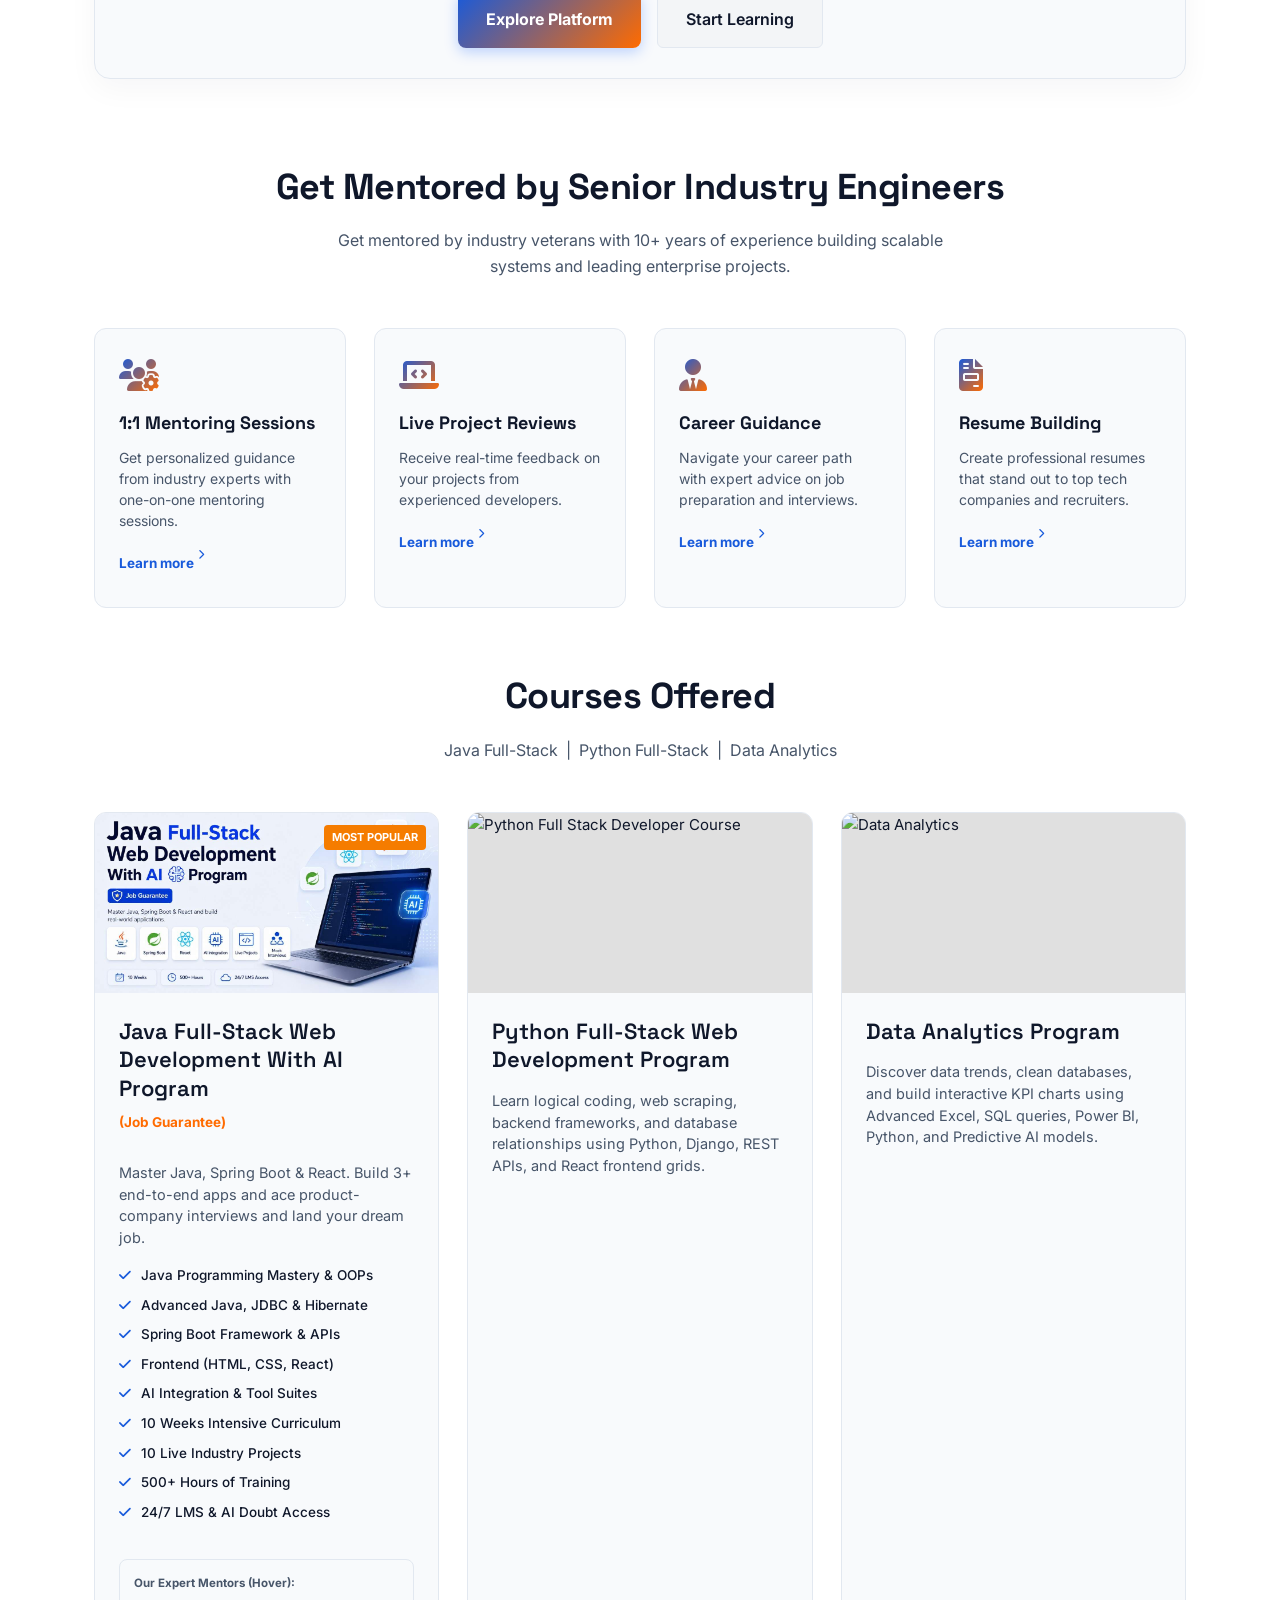
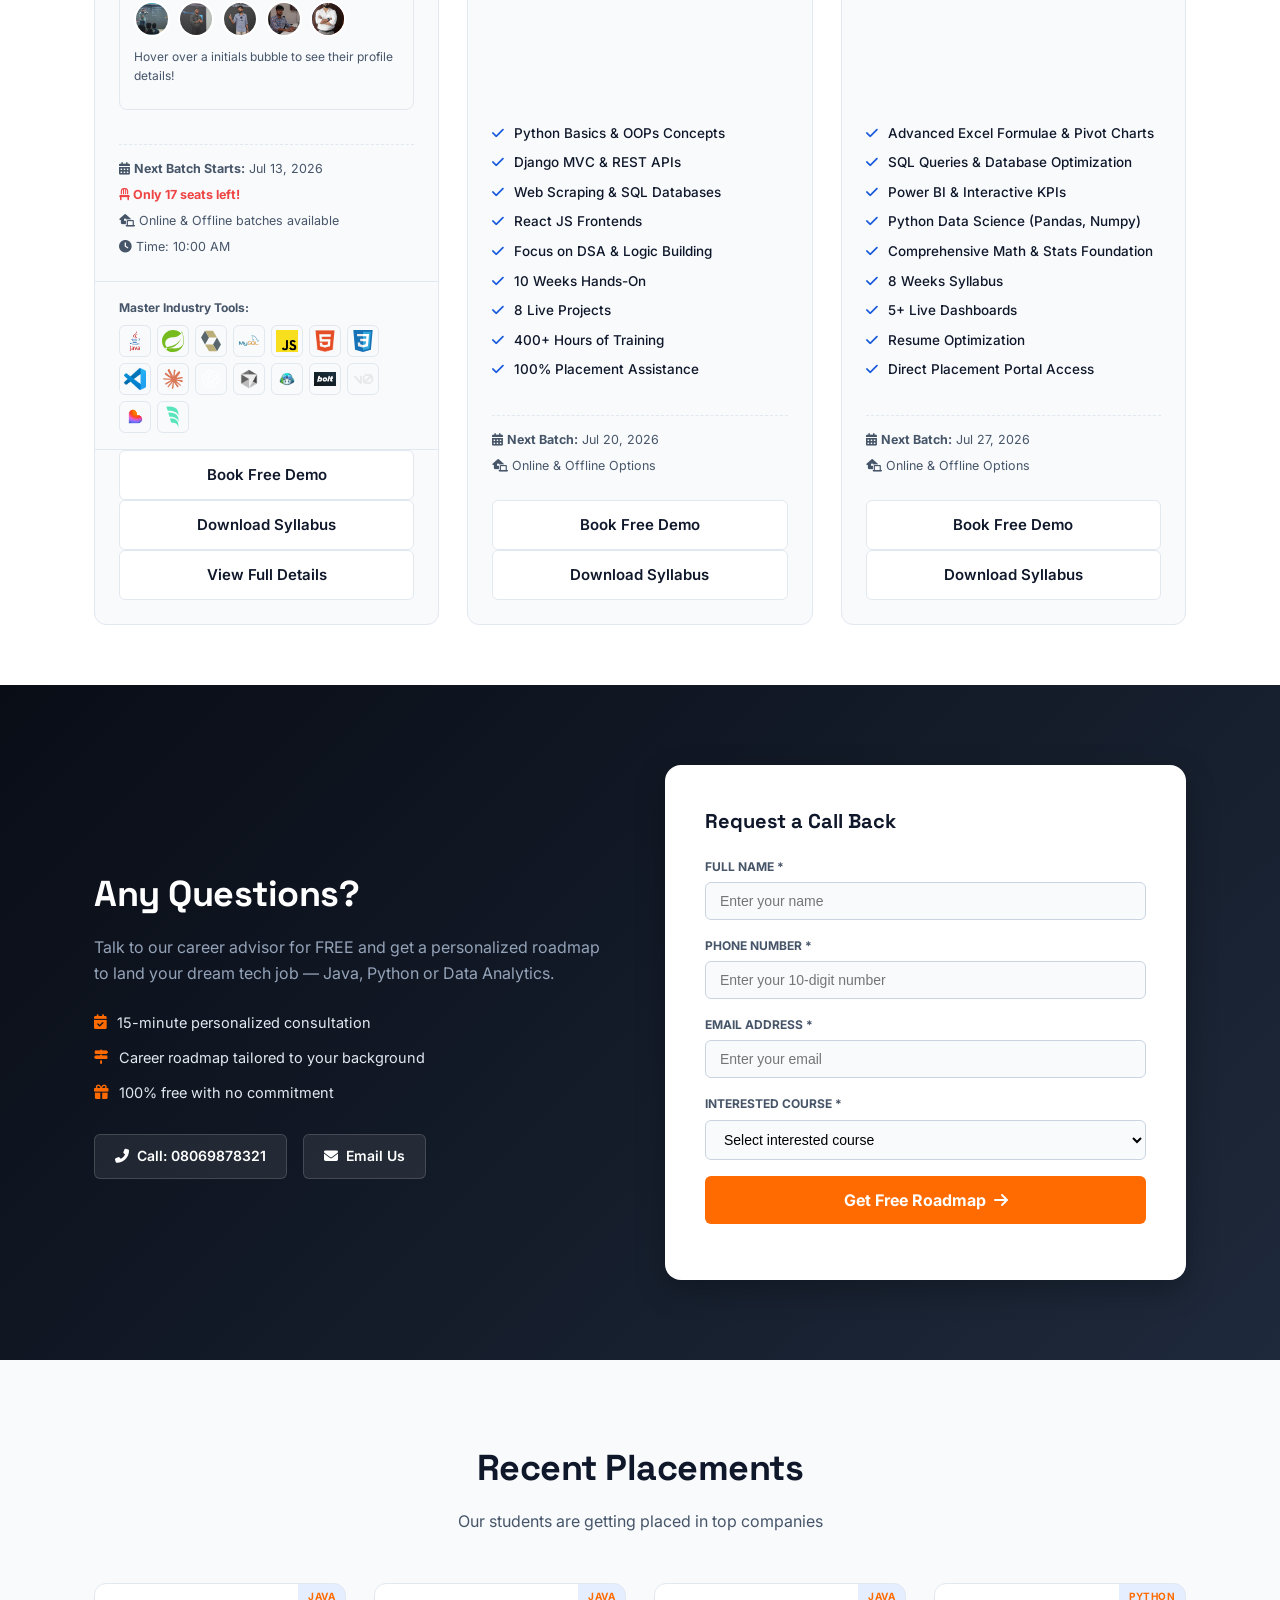
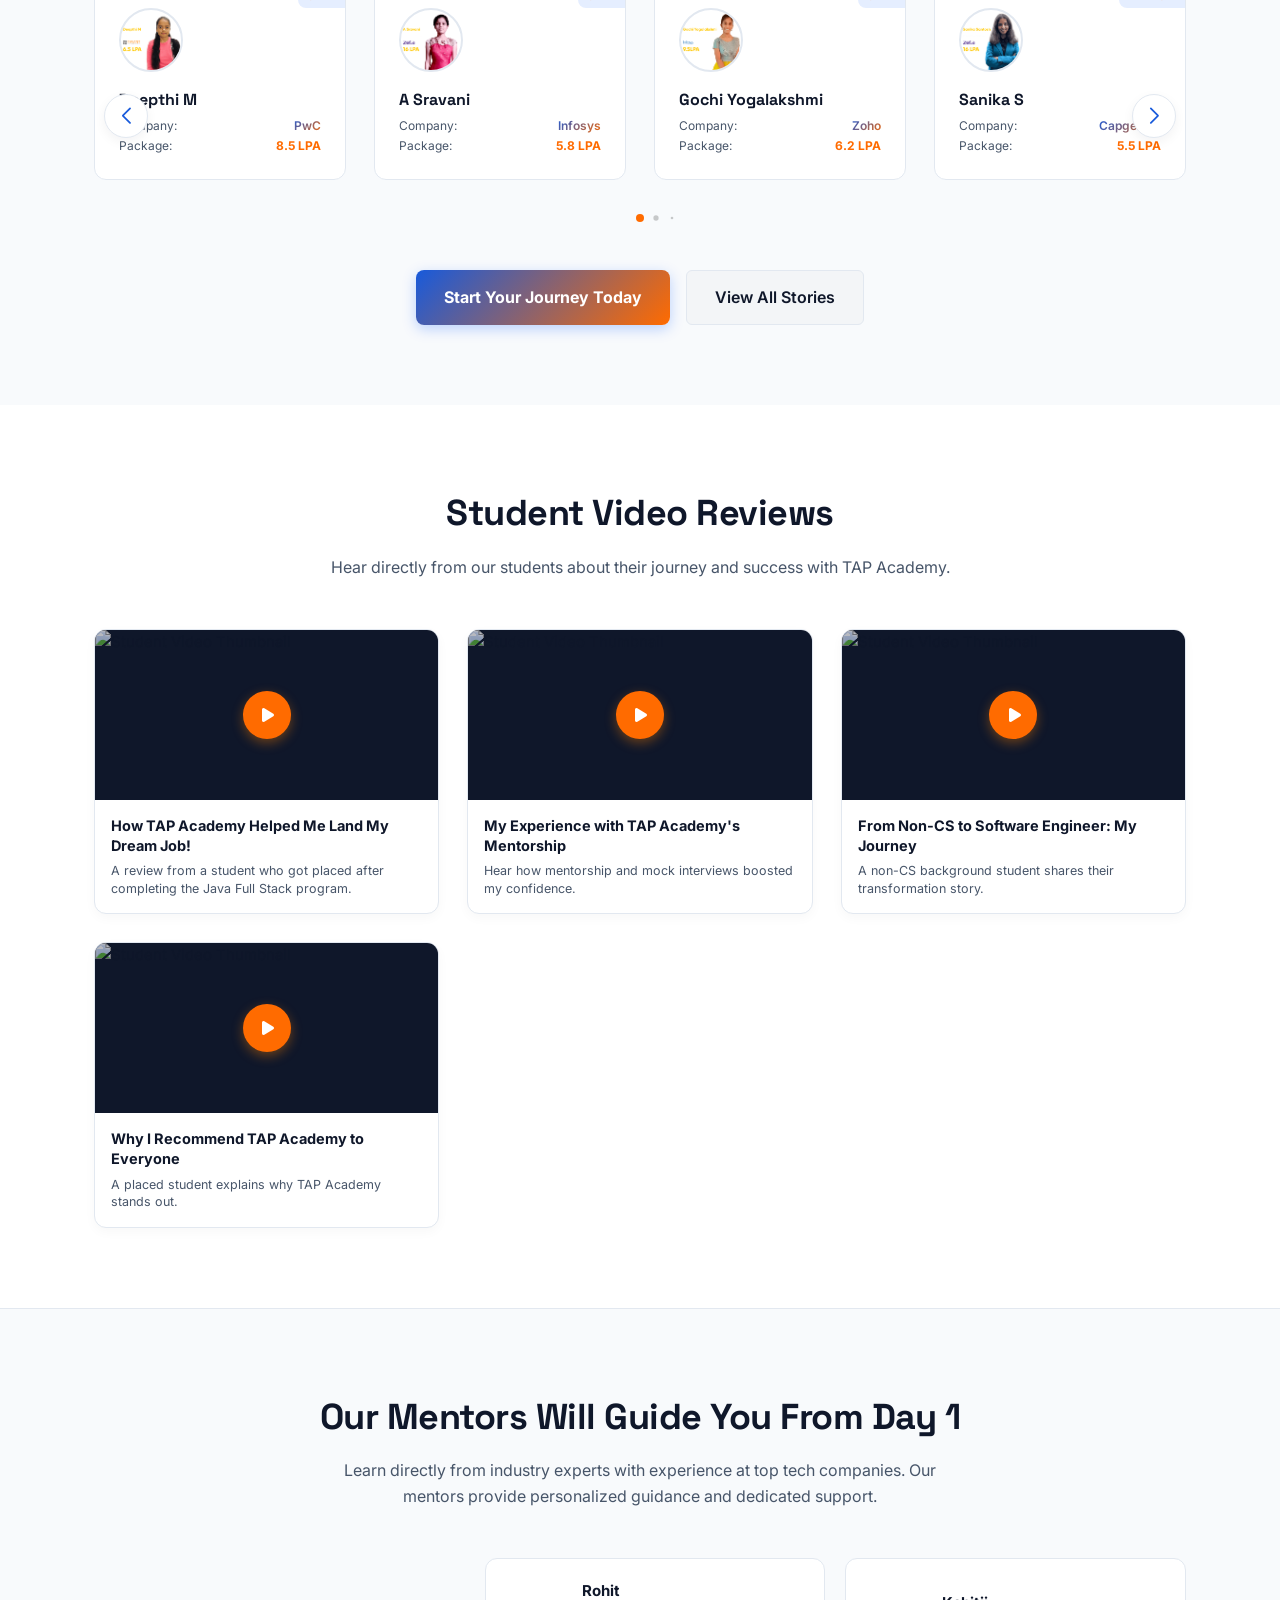
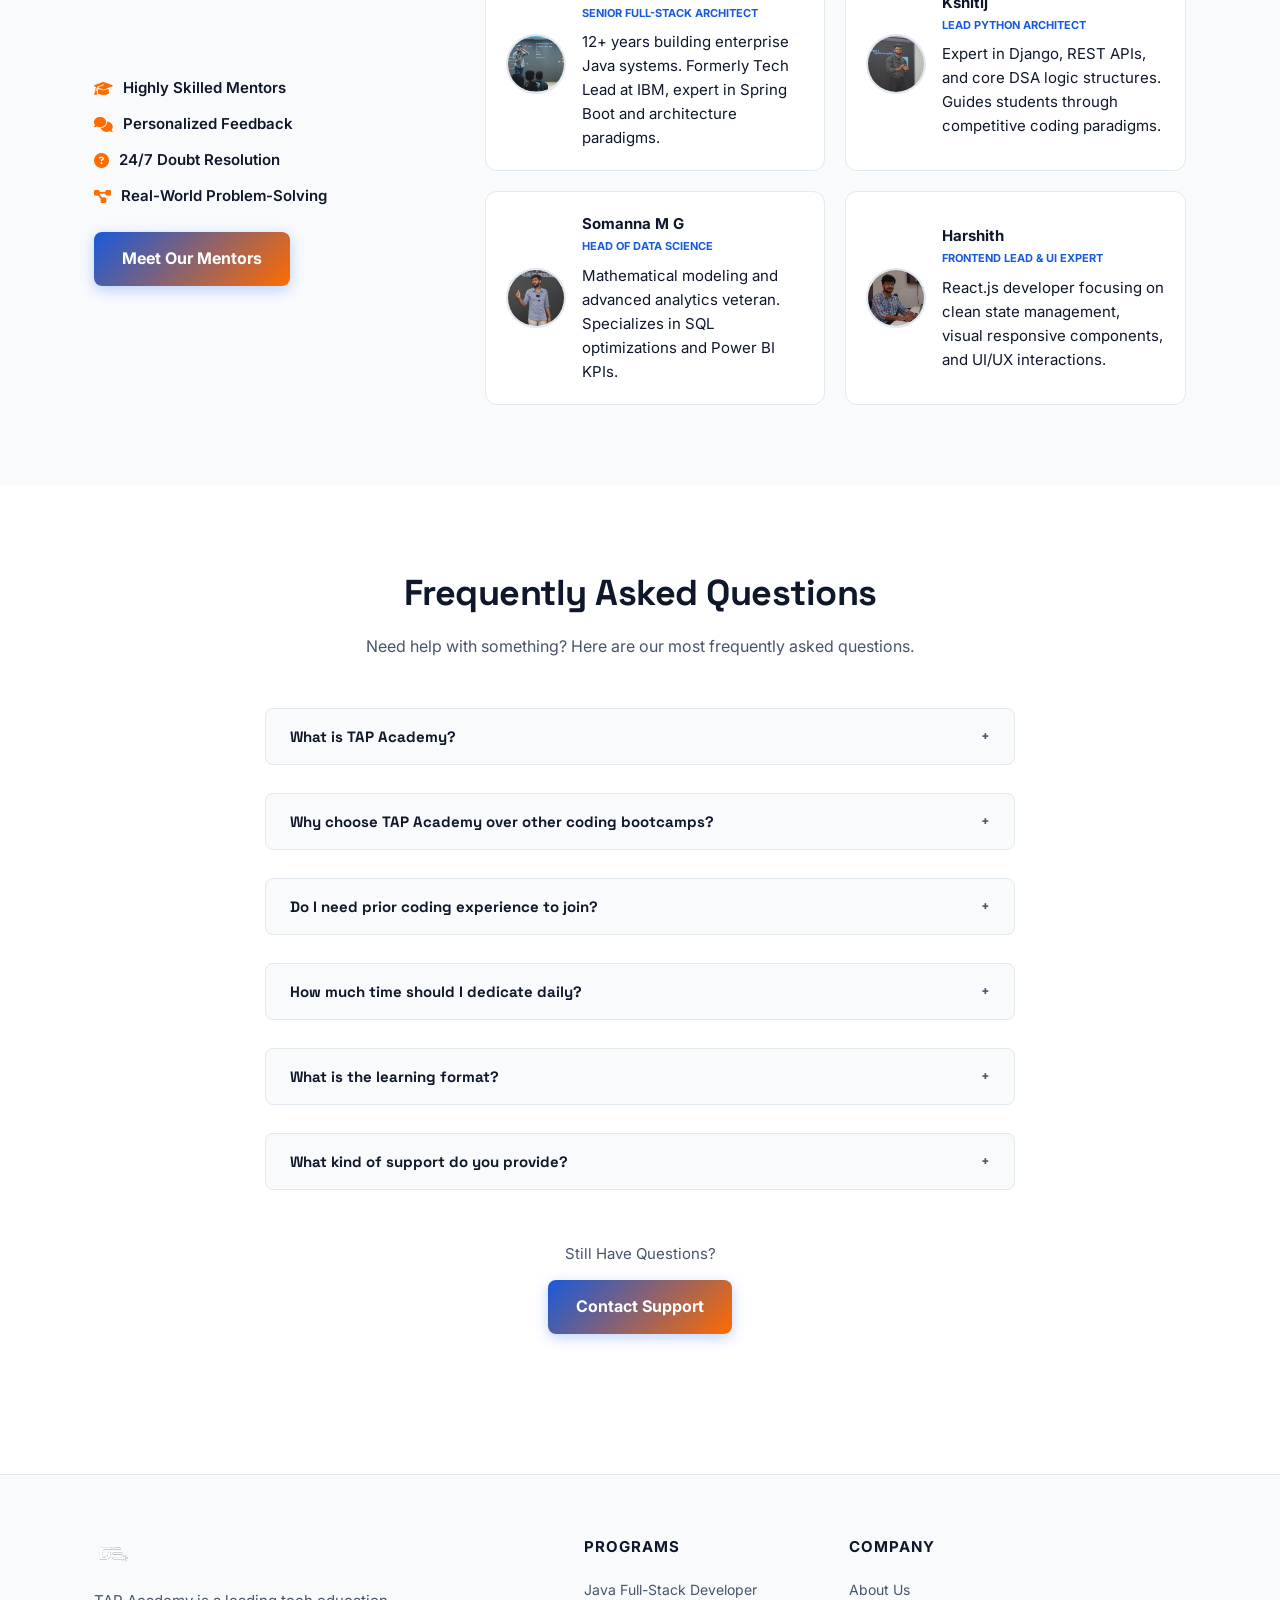
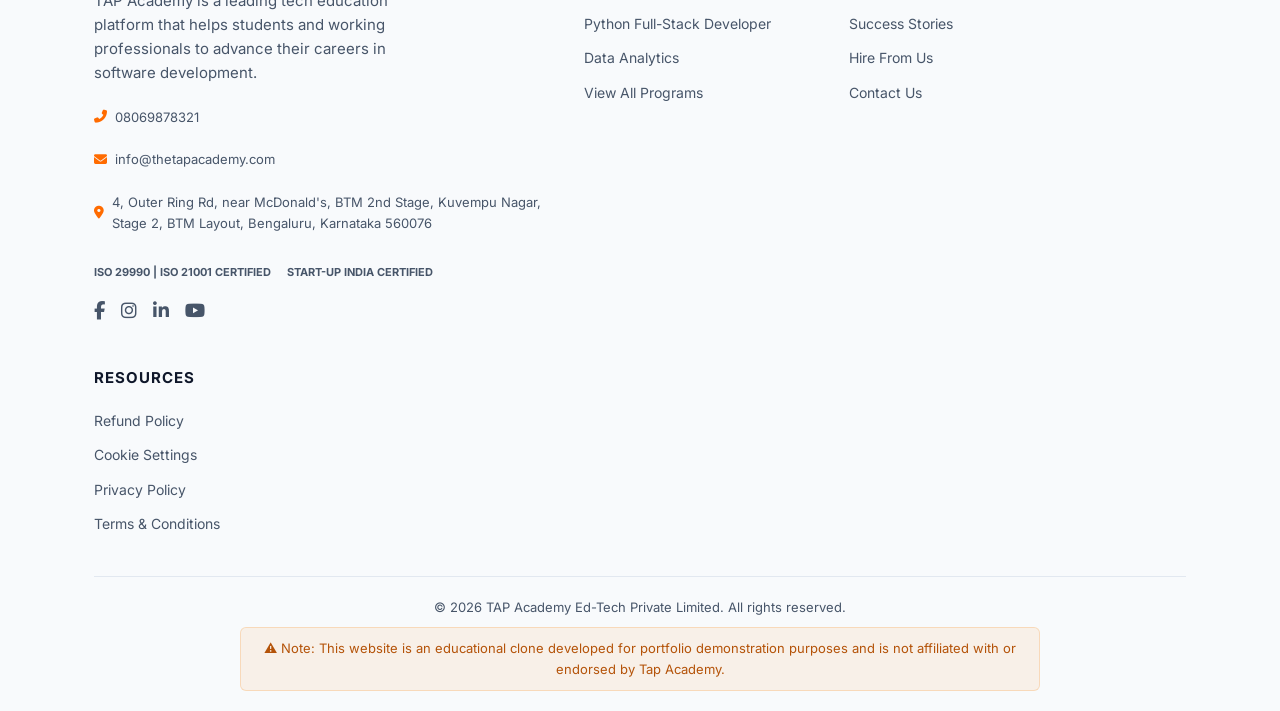
==== commit a84b5449: "Implement Swiper placements card carousel with custom theme styling" ====
--- a/index.html
+++ b/index.html
@@ -11,7 +11,9 @@
     <link href="https://fonts.googleapis.com/css2?family=Inter:wght@300;400;500;600;700;800;900&family=Space+Grotesk:wght@400;500;600;700&display=swap" rel="stylesheet">
     <!-- FontAwesome for icons -->
     <link rel="stylesheet" href="https://cdnjs.cloudflare.com/ajax/libs/font-awesome/6.4.0/css/all.min.css">
+    <link rel="stylesheet" href="assets/card-carousel.css">
     <link rel="stylesheet" href="style.css">
+    <script src="https://cdn.jsdelivr.net/npm/swiper@11/swiper-bundle.min.js"></script>
 </head>
 <body>
     <!-- Top Fixed Navbar -->
@@ -685,10 +687,10 @@
             <h2 class="section-heading text-center">Recent Placements</h2>
             <p class="section-subheading text-center">Our students are getting placed in top companies</p>
 
-            <div class="placements-list-wrapper">
-                <div class="placed-grid">
+            <div class="placements-list-wrapper swiper">
+                <div class="swiper-wrapper">
                     <!-- Student 1 -->
-                    <div class="placed-card">
+                    <div class="placed-card swiper-slide">
                         <span class="placed-badge-overlay">Java</span>
                         <div class="placed-avatar-img-box">
                             <img src="assets/HSDeepthi.png" alt="Deepthi M" class="placed-student-avatar">
@@ -700,7 +702,7 @@
                         </div>
                     </div>
                     <!-- Student 2 -->
-                    <div class="placed-card">
+                    <div class="placed-card swiper-slide">
                         <span class="placed-badge-overlay">Java</span>
                         <div class="placed-avatar-img-box">
                             <img src="assets/HSSravani.png" alt="A Sravani" class="placed-student-avatar">
@@ -712,7 +714,7 @@
                         </div>
                     </div>
                     <!-- Student 3 -->
-                    <div class="placed-card">
+                    <div class="placed-card swiper-slide">
                         <span class="placed-badge-overlay">Java</span>
                         <div class="placed-avatar-img-box">
                             <img src="assets/HSGochi.png" alt="Gochi Yogalakshmi" class="placed-student-avatar">
@@ -724,7 +726,7 @@
                         </div>
                     </div>
                     <!-- Student 4 -->
-                    <div class="placed-card">
+                    <div class="placed-card swiper-slide">
                         <span class="placed-badge-overlay">Python</span>
                         <div class="placed-avatar-img-box">
                             <img src="assets/HSSanika.png" alt="Sanika S" class="placed-student-avatar">
@@ -736,7 +738,7 @@
                         </div>
                     </div>
                     <!-- Student 5 -->
-                    <div class="placed-card">
+                    <div class="placed-card swiper-slide">
                         <span class="placed-badge-overlay">Java</span>
                         <div class="placed-avatar-img-box">
                             <img src="assets/HSSairam.png" alt="Sairam M" class="placed-student-avatar">
@@ -748,7 +750,7 @@
                         </div>
                     </div>
                     <!-- Student 6 -->
-                    <div class="placed-card">
+                    <div class="placed-card swiper-slide">
                         <span class="placed-badge-overlay">Analytics</span>
                         <div class="placed-avatar-img-box">
                             <img src="assets/HSNikhil.png" alt="Nikhil" class="placed-student-avatar">
@@ -760,7 +762,7 @@
                         </div>
                     </div>
                     <!-- Student 7 -->
-                    <div class="placed-card">
+                    <div class="placed-card swiper-slide">
                         <span class="placed-badge-overlay">Java</span>
                         <div class="placed-avatar-img-box">
                             <img src="assets/HSKarthik.png" alt="Karthik M" class="placed-student-avatar">
@@ -772,6 +774,10 @@
                         </div>
                     </div>
                 </div>
+                <!-- Swiper pagination and navigation -->
+                <div class="swiper-pagination"></div>
+                <div class="swiper-button-prev"></div>
+                <div class="swiper-button-next"></div>
             </div>
 
             <div class="placements-actions text-center">
--- a/assets/card-carousel.css
+++ b/assets/card-carousel.css
@@ -0,0 +1 @@
+@font-face{font-family:swiper-icons;src:url(data:application/font-woff;charset=utf-8;base64,\ [base64]//wADZ2x5ZgAAAywAAADMAAAD2MHtryVoZWFkAAABbAAAADAAAAA2E2+eoWhoZWEAAAGcAAAAHwAAACQC9gDzaG10eAAAAigAAAAZAAAArgJkABFsb2NhAAAC0AAAAFoAAABaFQAUGG1heHAAAAG8AAAAHwAAACAAcABAbmFtZQAAA/gAAAE5AAACXvFdBwlwb3N0AAAFNAAAAGIAAACE5s74hXjaY2BkYGAAYpf5Hu/j+W2+MnAzMYDAzaX6QjD6/4//Bxj5GA8AuRwMYGkAPywL13jaY2BkYGA88P8Agx4j+/8fQDYfA1AEBWgDAIB2BOoAeNpjYGRgYNBh4GdgYgABEMnIABJzYNADCQAACWgAsQB42mNgYfzCOIGBlYGB0YcxjYGBwR1Kf2WQZGhhYGBiYGVmgAFGBiQQkOaawtDAoMBQxXjg/wEGPcYDDA4wNUA2CCgwsAAAO4EL6gAAeNpj2M0gyAACqxgGNWBkZ2D4/wMA+xkDdgAAAHjaY2BgYGaAYBkGRgYQiAHyGMF8FgYHIM3DwMHABGQrMOgyWDLEM1T9/w8UBfEMgLzE////P/5//f/V/xv+r4eaAAeMbAxwIUYmIMHEgKYAYjUcsDAwsLKxc3BycfPw8jEQA/[base64]/uznmfPFBNODM2K7MTQ45YEAZqGP81AmGGcF3iPqOop0r1SPTaTbVkfUe4HXj97wYE+yNwWYxwWu4v1ugWHgo3S1XdZEVqWM7ET0cfnLGxWfkgR42o2PvWrDMBSFj/IHLaF0zKjRgdiVMwScNRAoWUoH78Y2icB/yIY09An6AH2Bdu/UB+yxopYshQiEvnvu0dURgDt8QeC8PDw7Fpji3fEA4z/PEJ6YOB5hKh4dj3EvXhxPqH/SKUY3rJ7srZ4FZnh1PMAtPhwP6fl2PMJMPDgeQ4rY8YT6Gzao0eAEA409DuggmTnFnOcSCiEiLMgxCiTI6Cq5DZUd3Qmp10vO0LaLTd2cjN4fOumlc7lUYbSQcZFkutRG7g6JKZKy0RmdLY680CDnEJ+UMkpFFe1RN7nxdVpXrC4aTtnaurOnYercZg2YVmLN/d/gczfEimrE/fs/bOuq29Zmn8tloORaXgZgGa78yO9/cnXm2BpaGvq25Dv9S4E9+5SIc9PqupJKhYFSSl47+Qcr1mYNAAAAeNptw0cKwkAAAMDZJA8Q7OUJvkLsPfZ6zFVERPy8qHh2YER+3i/BP83vIBLLySsoKimrqKqpa2hp6+jq6RsYGhmbmJqZSy0sraxtbO3sHRydnEMU4uR6yx7JJXveP7WrDycAAAAAAAH//wACeNpjYGRgYOABYhkgZgJCZgZNBkYGLQZtIJsFLMYAAAw3ALgAeNolizEKgDAQBCchRbC2sFER0YD6qVQiBCv/H9ezGI6Z5XBAw8CBK/m5iQQVauVbXLnOrMZv2oLdKFa8Pjuru2hJzGabmOSLzNMzvutpB3N42mNgZGBg4GKQYzBhYMxJLMlj4GBgAYow/P/PAJJhLM6sSoWKfWCAAwDAjgbRAAB42mNgYGBkAIIbCZo5IPrmUn0hGA0AO8EFTQAA);font-weight:400;font-style:normal}:root{--swiper-theme-color: #007aff}:host{position:relative;display:block;margin-left:auto;margin-right:auto;z-index:1}.swiper{margin-left:auto;margin-right:auto;position:relative;overflow:hidden;list-style:none;padding:0;z-index:1;display:block}.swiper-vertical>.swiper-wrapper{flex-direction:column}.swiper-wrapper{position:relative;width:100%;height:100%;z-index:1;display:flex;transition-property:transform;transition-timing-function:var(--swiper-wrapper-transition-timing-function, initial);box-sizing:content-box}.swiper-android .swiper-slide,.swiper-ios .swiper-slide,.swiper-wrapper{transform:translateZ(0)}.swiper-horizontal{touch-action:pan-y}.swiper-vertical{touch-action:pan-x}.swiper-slide{flex-shrink:0;width:100%;height:100%;position:relative;transition-property:transform;display:block}.swiper-slide-invisible-blank{visibility:hidden}.swiper-autoheight,.swiper-autoheight .swiper-slide{height:auto}.swiper-autoheight .swiper-wrapper{align-items:flex-start;transition-property:transform,height}.swiper-backface-hidden .swiper-slide{transform:translateZ(0);backface-visibility:hidden}.swiper-3d.swiper-css-mode .swiper-wrapper{perspective:1200px}.swiper-3d .swiper-wrapper{transform-style:preserve-3d}.swiper-3d{perspective:1200px}.swiper-3d .swiper-slide,.swiper-3d .swiper-cube-shadow{transform-style:preserve-3d}.swiper-css-mode>.swiper-wrapper{overflow:auto;scrollbar-width:none;-ms-overflow-style:none}.swiper-css-mode>.swiper-wrapper::-webkit-scrollbar{display:none}.swiper-css-mode>.swiper-wrapper>.swiper-slide{scroll-snap-align:start start}.swiper-css-mode.swiper-horizontal>.swiper-wrapper{scroll-snap-type:x mandatory}.swiper-css-mode.swiper-vertical>.swiper-wrapper{scroll-snap-type:y mandatory}.swiper-css-mode.swiper-free-mode>.swiper-wrapper{scroll-snap-type:none}.swiper-css-mode.swiper-free-mode>.swiper-wrapper>.swiper-slide{scroll-snap-align:none}.swiper-css-mode.swiper-centered>.swiper-wrapper:before{content:"";flex-shrink:0;order:9999}.swiper-css-mode.swiper-centered>.swiper-wrapper>.swiper-slide{scroll-snap-align:center center;scroll-snap-stop:always}.swiper-css-mode.swiper-centered.swiper-horizontal>.swiper-wrapper>.swiper-slide:first-child{margin-inline-start:var(--swiper-centered-offset-before)}.swiper-css-mode.swiper-centered.swiper-horizontal>.swiper-wrapper:before{height:100%;min-height:1px;width:var(--swiper-centered-offset-after)}.swiper-css-mode.swiper-centered.swiper-vertical>.swiper-wrapper>.swiper-slide:first-child{margin-block-start:var(--swiper-centered-offset-before)}.swiper-css-mode.swiper-centered.swiper-vertical>.swiper-wrapper:before{width:100%;min-width:1px;height:var(--swiper-centered-offset-after)}.swiper-3d .swiper-slide-shadow,.swiper-3d .swiper-slide-shadow-left,.swiper-3d .swiper-slide-shadow-right,.swiper-3d .swiper-slide-shadow-top,.swiper-3d .swiper-slide-shadow-bottom{position:absolute;left:0;top:0;width:100%;height:100%;pointer-events:none;z-index:10}.swiper-3d .swiper-slide-shadow{background:#00000026}.swiper-3d .swiper-slide-shadow-left{background-image:linear-gradient(to left,#00000080,#0000)}.swiper-3d .swiper-slide-shadow-right{background-image:linear-gradient(to right,#00000080,#0000)}.swiper-3d .swiper-slide-shadow-top{background-image:linear-gradient(to top,#00000080,#0000)}.swiper-3d .swiper-slide-shadow-bottom{background-image:linear-gradient(to bottom,#00000080,#0000)}.swiper-lazy-preloader{width:42px;height:42px;position:absolute;left:50%;top:50%;margin-left:-21px;margin-top:-21px;z-index:10;transform-origin:50%;box-sizing:border-box;border:4px solid var(--swiper-preloader-color, var(--swiper-theme-color));border-radius:50%;border-top-color:transparent}.swiper:not(.swiper-watch-progress) .swiper-lazy-preloader,.swiper-watch-progress .swiper-slide-visible .swiper-lazy-preloader{animation:swiper-preloader-spin 1s infinite linear}.swiper-lazy-preloader-white{--swiper-preloader-color: #fff}.swiper-lazy-preloader-black{--swiper-preloader-color: #000}@keyframes swiper-preloader-spin{0%{transform:rotate(0)}to{transform:rotate(360deg)}}.swiper-pagination{position:absolute;text-align:center;transition:.3s opacity;transform:translateZ(0);z-index:10}.swiper-pagination.swiper-pagination-hidden{opacity:0}.swiper-pagination-disabled>.swiper-pagination,.swiper-pagination.swiper-pagination-disabled{display:none!important}.swiper-pagination-fraction,.swiper-pagination-custom,.swiper-horizontal>.swiper-pagination-bullets,.swiper-pagination-bullets.swiper-pagination-horizontal{bottom:var(--swiper-pagination-bottom, 8px);top:var(--swiper-pagination-top, auto);left:0;width:100%}.swiper-pagination-bullets-dynamic{overflow:hidden;font-size:0}.swiper-pagination-bullets-dynamic .swiper-pagination-bullet{transform:scale(.33);position:relative}.swiper-pagination-bullets-dynamic .swiper-pagination-bullet-active,.swiper-pagination-bullets-dynamic .swiper-pagination-bullet-active-main{transform:scale(1)}.swiper-pagination-bullets-dynamic .swiper-pagination-bullet-active-prev{transform:scale(.66)}.swiper-pagination-bullets-dynamic .swiper-pagination-bullet-active-prev-prev{transform:scale(.33)}.swiper-pagination-bullets-dynamic .swiper-pagination-bullet-active-next{transform:scale(.66)}.swiper-pagination-bullets-dynamic .swiper-pagination-bullet-active-next-next{transform:scale(.33)}.swiper-pagination-bullet{width:var(--swiper-pagination-bullet-width, var(--swiper-pagination-bullet-size, 8px));height:var(--swiper-pagination-bullet-height, var(--swiper-pagination-bullet-size, 8px));display:inline-block;border-radius:var(--swiper-pagination-bullet-border-radius, 50%);background:var(--swiper-pagination-bullet-inactive-color, #000);opacity:var(--swiper-pagination-bullet-inactive-opacity, .2)}button.swiper-pagination-bullet{border:none;margin:0;padding:0;box-shadow:none;-webkit-appearance:none;-moz-appearance:none;appearance:none}.swiper-pagination-clickable .swiper-pagination-bullet{cursor:pointer}.swiper-pagination-bullet:only-child{display:none!important}.swiper-pagination-bullet-active{opacity:var(--swiper-pagination-bullet-opacity, 1);background:var(--swiper-pagination-color, var(--swiper-theme-color))}.swiper-vertical>.swiper-pagination-bullets,.swiper-pagination-vertical.swiper-pagination-bullets{right:var(--swiper-pagination-right, 8px);left:var(--swiper-pagination-left, auto);top:50%;transform:translate3d(0,-50%,0)}.swiper-vertical>.swiper-pagination-bullets .swiper-pagination-bullet,.swiper-pagination-vertical.swiper-pagination-bullets .swiper-pagination-bullet{margin:var(--swiper-pagination-bullet-vertical-gap, 6px) 0;display:block}.swiper-vertical>.swiper-pagination-bullets.swiper-pagination-bullets-dynamic,.swiper-pagination-vertical.swiper-pagination-bullets.swiper-pagination-bullets-dynamic{top:50%;transform:translateY(-50%);width:8px}.swiper-vertical>.swiper-pagination-bullets.swiper-pagination-bullets-dynamic .swiper-pagination-bullet,.swiper-pagination-vertical.swiper-pagination-bullets.swiper-pagination-bullets-dynamic .swiper-pagination-bullet{display:inline-block;transition:.2s transform,.2s top}.swiper-horizontal>.swiper-pagination-bullets .swiper-pagination-bullet,.swiper-pagination-horizontal.swiper-pagination-bullets .swiper-pagination-bullet{margin:0 var(--swiper-pagination-bullet-horizontal-gap, 4px)}.swiper-horizontal>.swiper-pagination-bullets.swiper-pagination-bullets-dynamic,.swiper-pagination-horizontal.swiper-pagination-bullets.swiper-pagination-bullets-dynamic{left:50%;transform:translate(-50%);white-space:nowrap}.swiper-horizontal>.swiper-pagination-bullets.swiper-pagination-bullets-dynamic .swiper-pagination-bullet,.swiper-pagination-horizontal.swiper-pagination-bullets.swiper-pagination-bullets-dynamic .swiper-pagination-bullet{transition:.2s transform,.2s left}.swiper-horizontal.swiper-rtl>.swiper-pagination-bullets-dynamic .swiper-pagination-bullet{transition:.2s transform,.2s right}.swiper-pagination-fraction{color:var(--swiper-pagination-fraction-color, inherit)}.swiper-pagination-progressbar{background:var(--swiper-pagination-progressbar-bg-color, rgba(0, 0, 0, .25));position:absolute}.swiper-pagination-progressbar .swiper-pagination-progressbar-fill{background:var(--swiper-pagination-color, var(--swiper-theme-color));position:absolute;left:0;top:0;width:100%;height:100%;transform:scale(0);transform-origin:left top}.swiper-rtl .swiper-pagination-progressbar .swiper-pagination-progressbar-fill{transform-origin:right top}.swiper-horizontal>.swiper-pagination-progressbar,.swiper-pagination-progressbar.swiper-pagination-horizontal,.swiper-vertical>.swiper-pagination-progressbar.swiper-pagination-progressbar-opposite,.swiper-pagination-progressbar.swiper-pagination-vertical.swiper-pagination-progressbar-opposite{width:100%;height:var(--swiper-pagination-progressbar-size, 4px);left:0;top:0}.swiper-vertical>.swiper-pagination-progressbar,.swiper-pagination-progressbar.swiper-pagination-vertical,.swiper-horizontal>.swiper-pagination-progressbar.swiper-pagination-progressbar-opposite,.swiper-pagination-progressbar.swiper-pagination-horizontal.swiper-pagination-progressbar-opposite{width:var(--swiper-pagination-progressbar-size, 4px);height:100%;left:0;top:0}.swiper-pagination-lock{display:none}:root{--swiper-navigation-size: 44px}.swiper-button-prev,.swiper-button-next{position:absolute;top:var(--swiper-navigation-top-offset, 50%);width:calc(var(--swiper-navigation-size) / 44 * 27);height:var(--swiper-navigation-size);margin-top:calc(0px - (var(--swiper-navigation-size) / 2));z-index:10;cursor:pointer;display:flex;align-items:center;justify-content:center;color:var(--swiper-navigation-color, var(--swiper-theme-color))}.swiper-button-prev.swiper-button-disabled,.swiper-button-next.swiper-button-disabled{opacity:.35;cursor:auto;pointer-events:none}.swiper-button-prev.swiper-button-hidden,.swiper-button-next.swiper-button-hidden{opacity:0;cursor:auto;pointer-events:none}.swiper-navigation-disabled .swiper-button-prev,.swiper-navigation-disabled .swiper-button-next{display:none!important}.swiper-button-prev svg,.swiper-button-next svg{width:100%;height:100%;-o-object-fit:contain;object-fit:contain;transform-origin:center}.swiper-rtl .swiper-button-prev svg,.swiper-rtl .swiper-button-next svg{transform:rotate(180deg)}.swiper-button-prev,.swiper-rtl .swiper-button-next{left:var(--swiper-navigation-sides-offset, 10px);right:auto}.swiper-button-lock{display:none}.swiper-button-prev:after,.swiper-button-next:after{font-family:swiper-icons;font-size:var(--swiper-navigation-size);text-transform:none!important;letter-spacing:0;font-variant:initial;line-height:1}.swiper-button-prev:after,.swiper-rtl .swiper-button-next:after{content:"prev"}.swiper-button-next,.swiper-rtl .swiper-button-prev{right:var(--swiper-navigation-sides-offset, 10px);left:auto}.swiper-button-next:after,.swiper-rtl .swiper-button-prev:after{content:"next"}
--- a/style.css
+++ b/style.css
@@ -2053,6 +2053,40 @@
     padding: 80px 0;
     background-color: var(--bg-surface);
 }
+.placements-list-wrapper {
+    padding-bottom: 50px;
+    position: relative;
+    --swiper-theme-color: var(--accent-orange);
+    --swiper-navigation-size: 24px;
+}
+.placements-list-wrapper .swiper-button-prev,
+.placements-list-wrapper .swiper-button-next {
+    background-color: var(--bg-base);
+    color: var(--accent-blue);
+    border: 1px solid var(--border-color);
+    width: 44px;
+    height: 44px;
+    border-radius: 50%;
+    box-shadow: 0 4px 12px rgba(15, 23, 42, 0.05);
+    transition: background-color 0.2s, color 0.2s, border-color 0.2s;
+}
+.placements-list-wrapper .swiper-button-prev:hover,
+.placements-list-wrapper .swiper-button-next:hover {
+    background-color: var(--accent-orange);
+    color: #ffffff;
+    border-color: var(--accent-orange);
+}
+.placements-list-wrapper .swiper-button-prev:after,
+.placements-list-wrapper .swiper-button-next:after {
+    font-size: 16px;
+    font-weight: bold;
+}
+.placements-list-wrapper .swiper-button-prev {
+    left: 10px;
+}
+.placements-list-wrapper .swiper-button-next {
+    right: 10px;
+}
 .placements-actions {
     margin-top: 40px;
     display: flex;
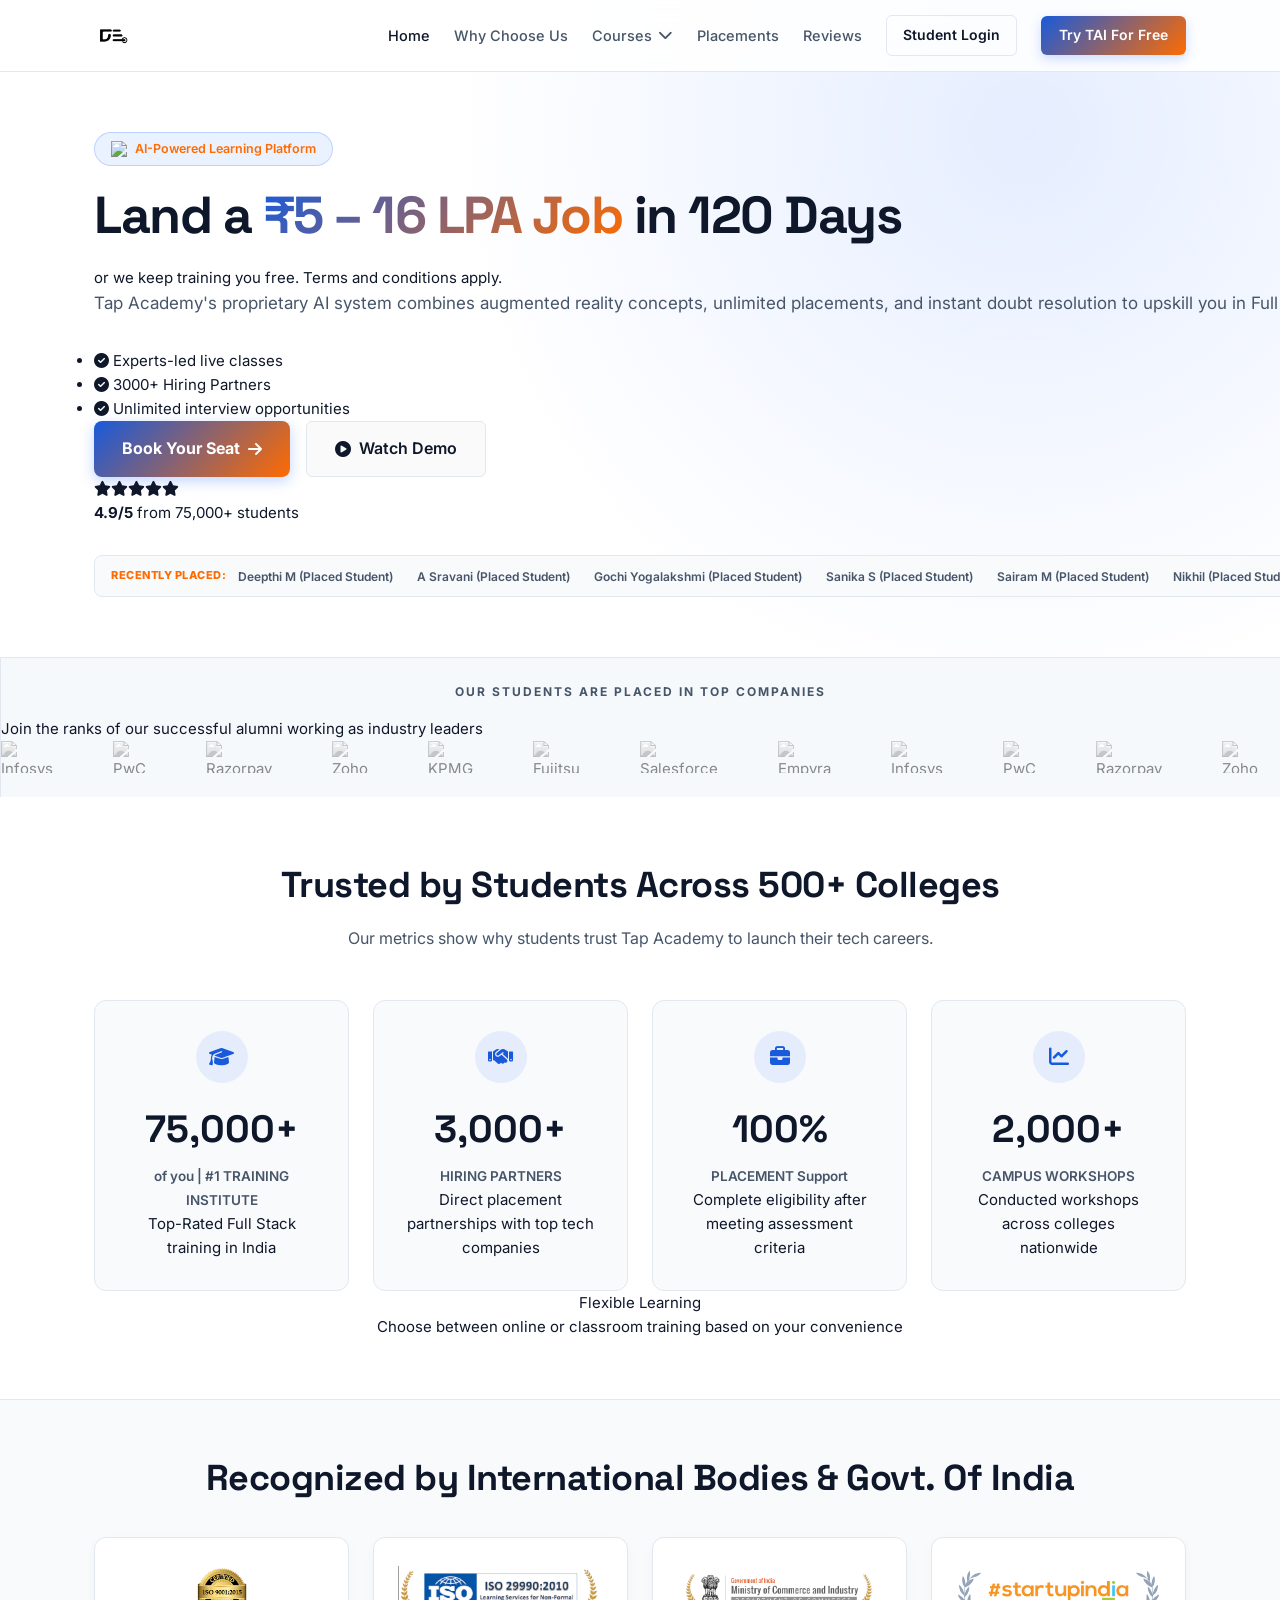
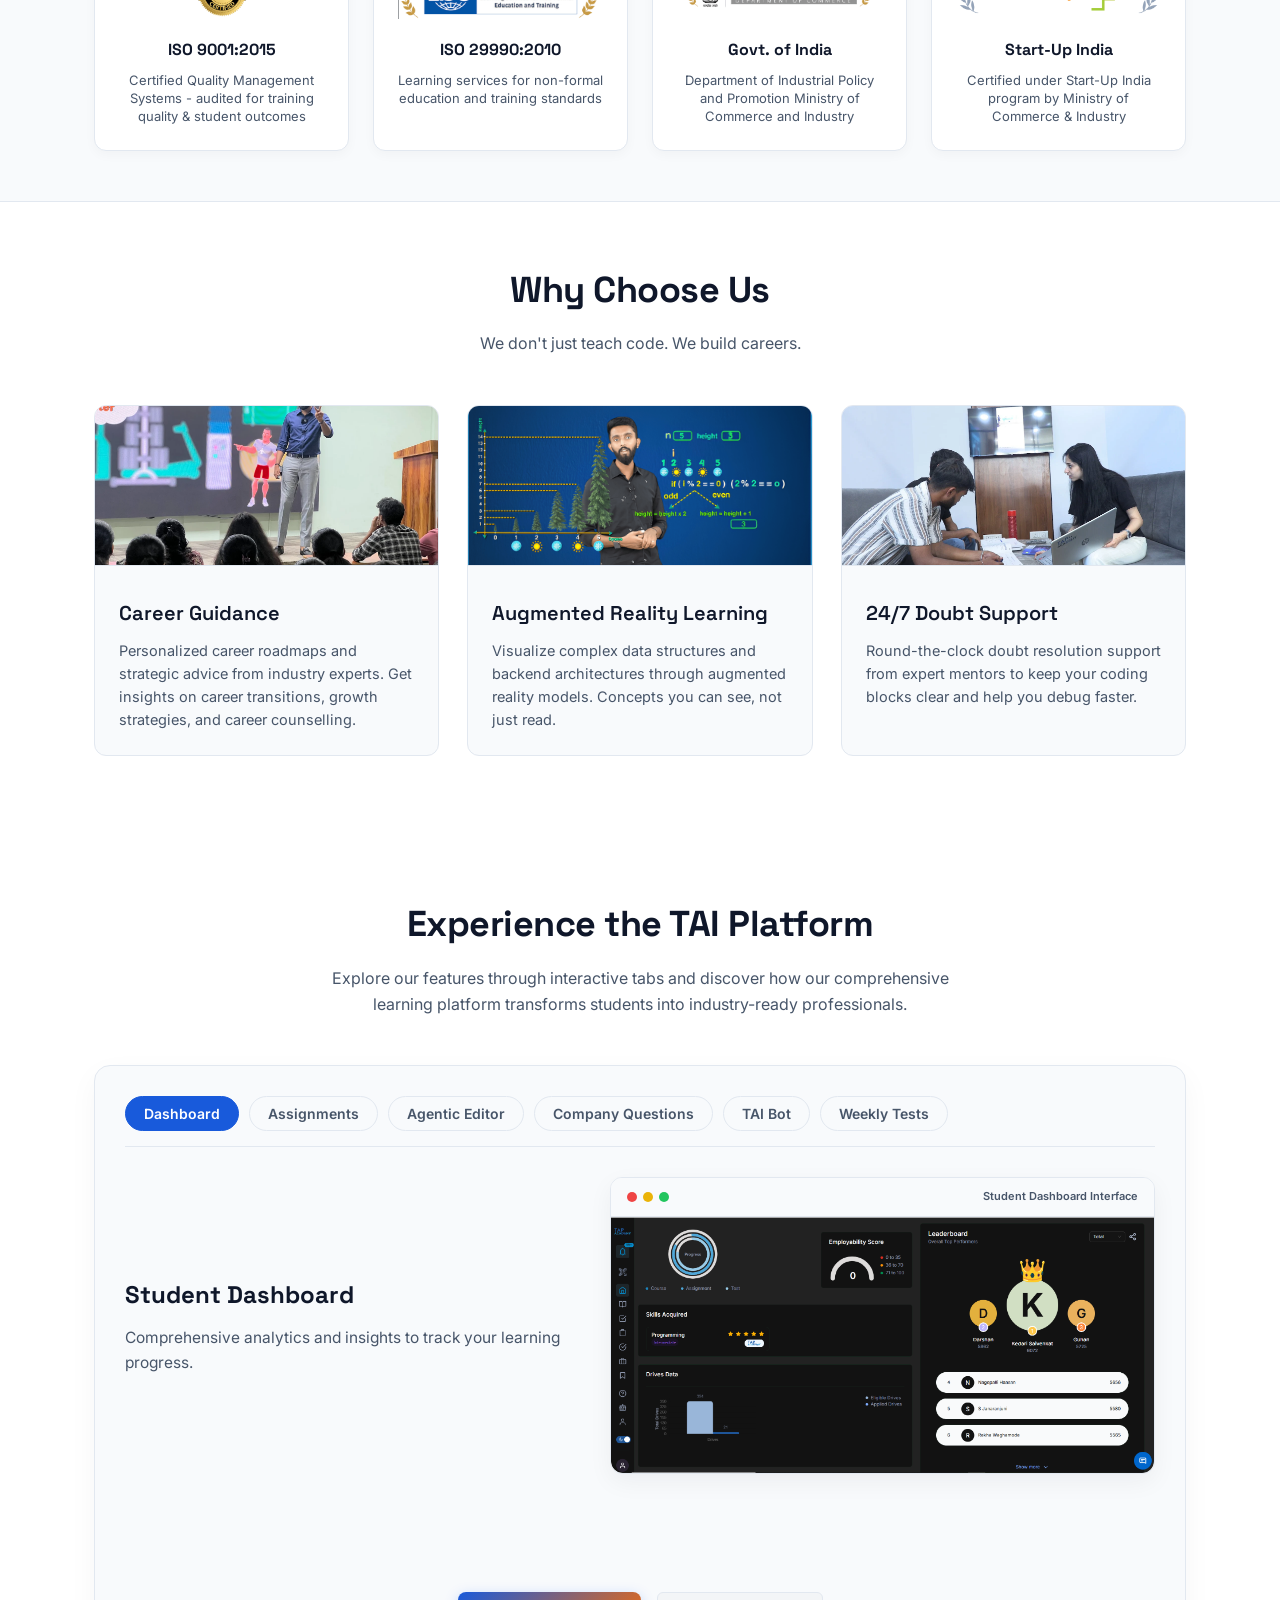
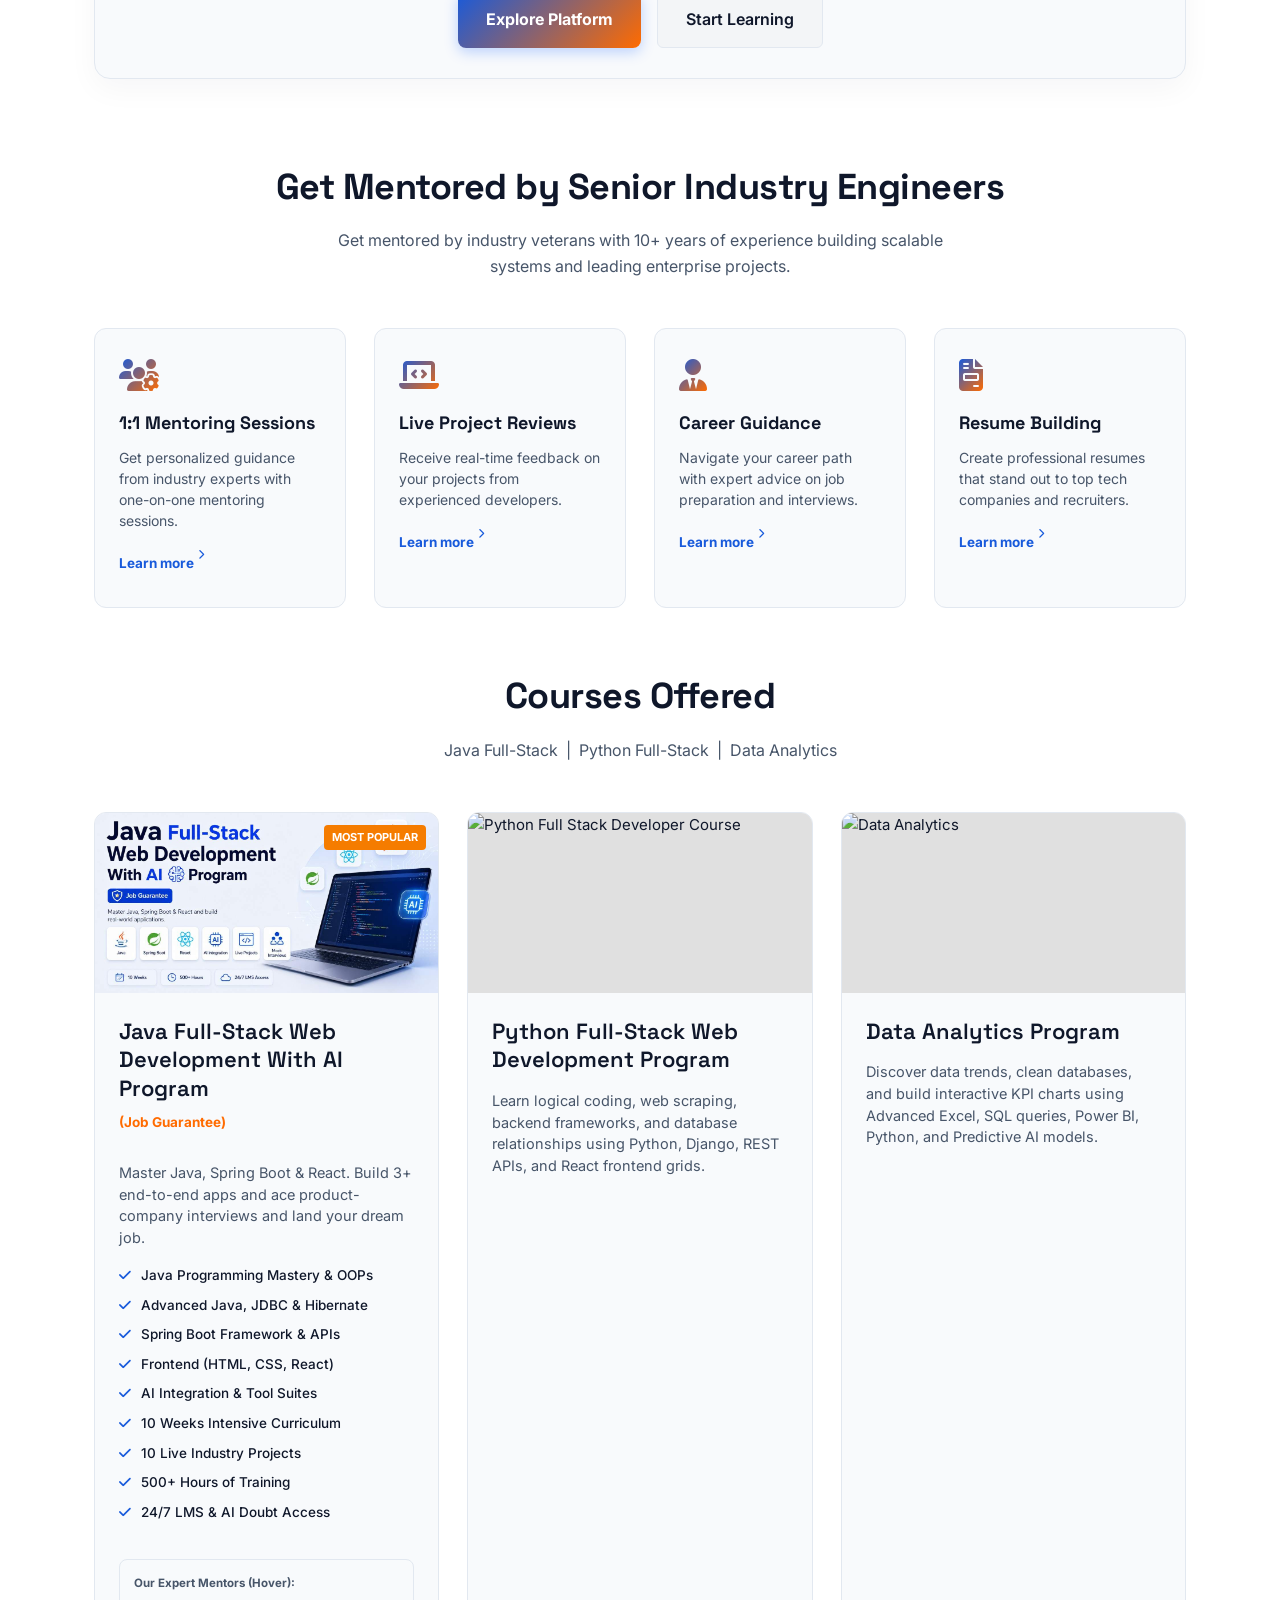
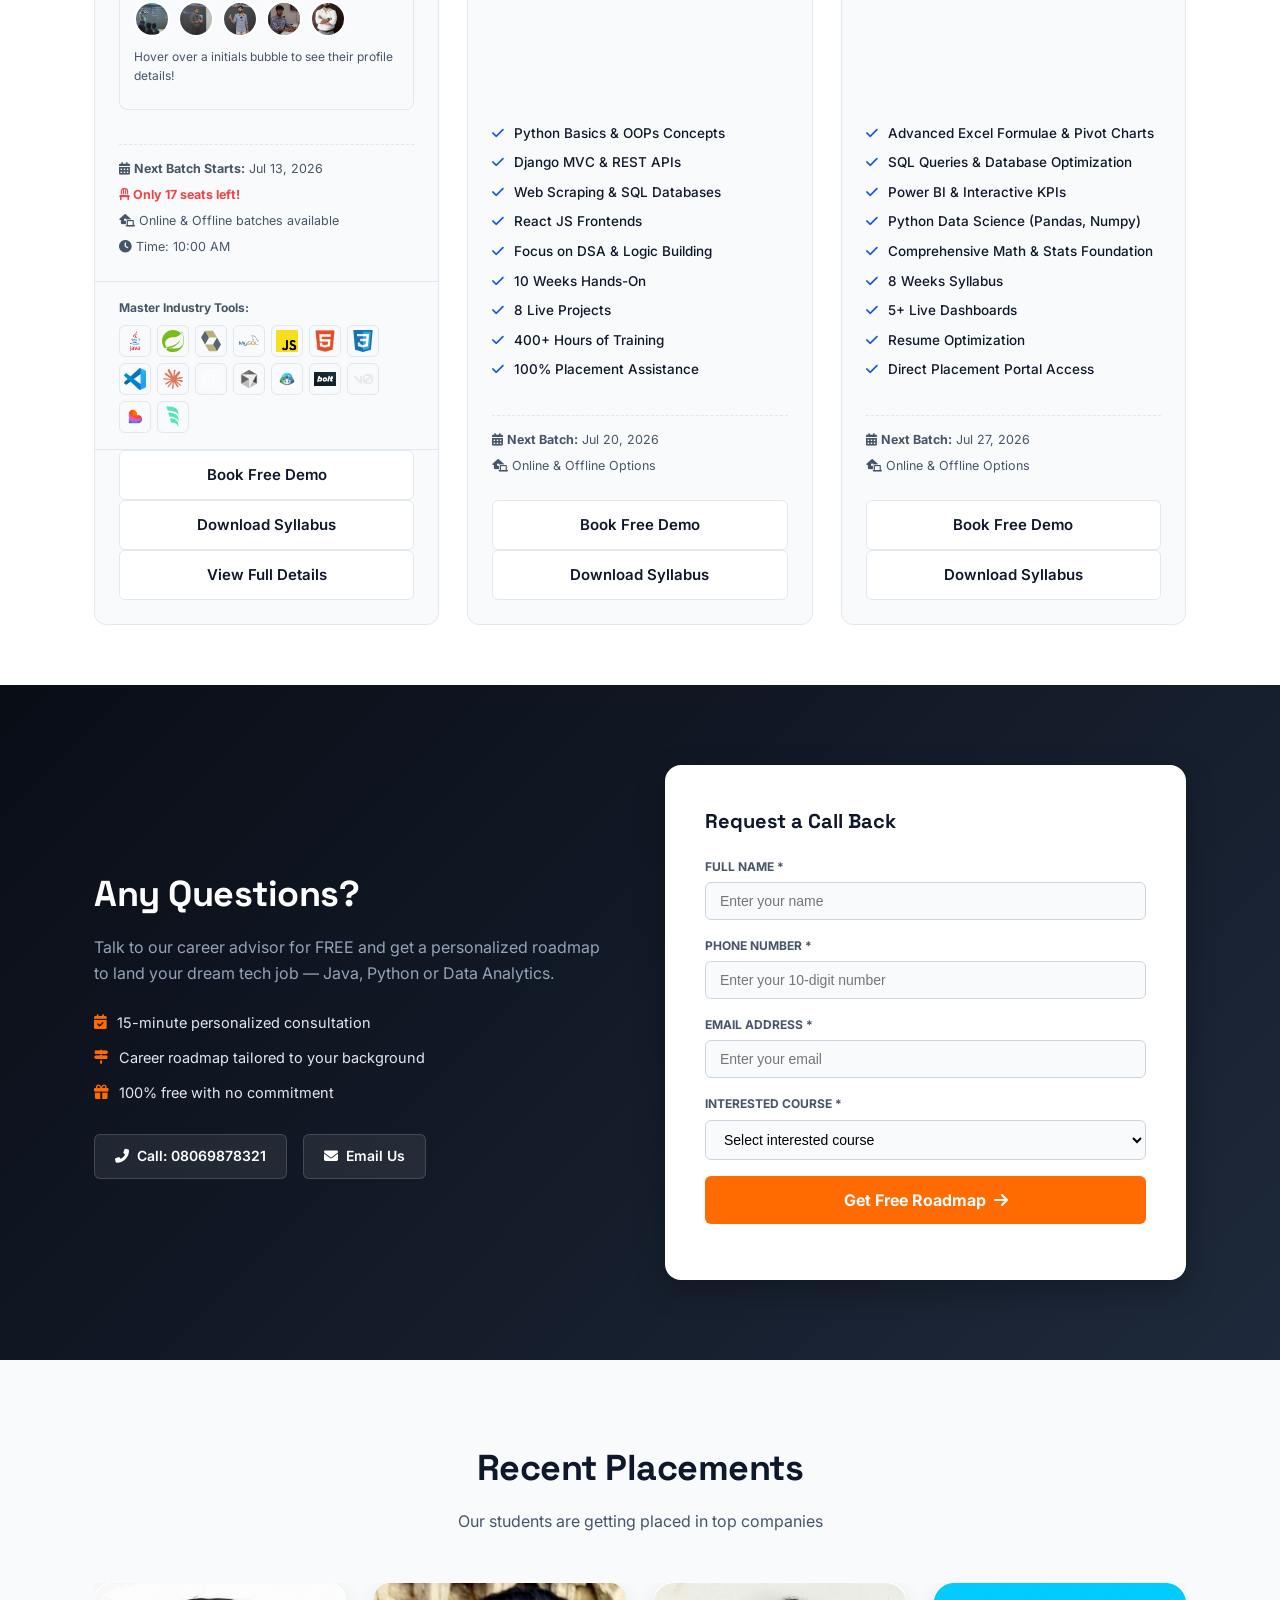
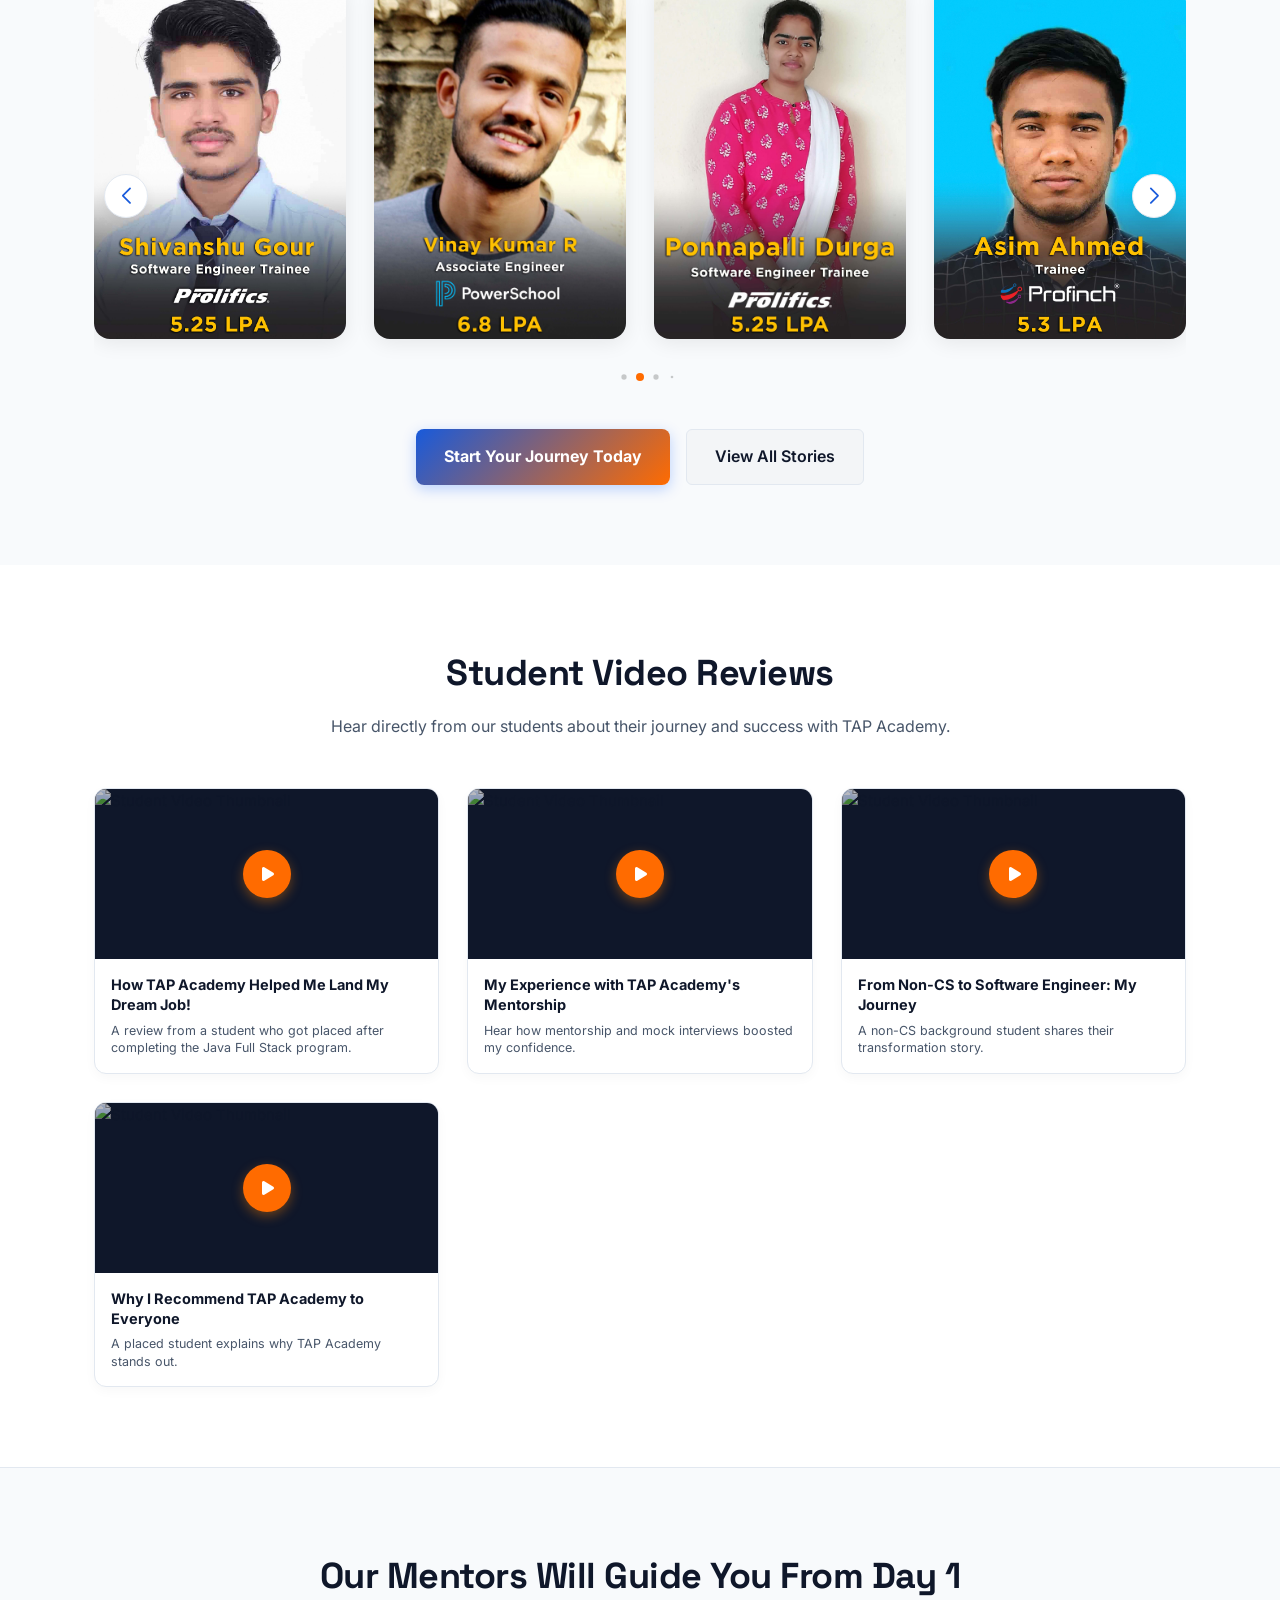
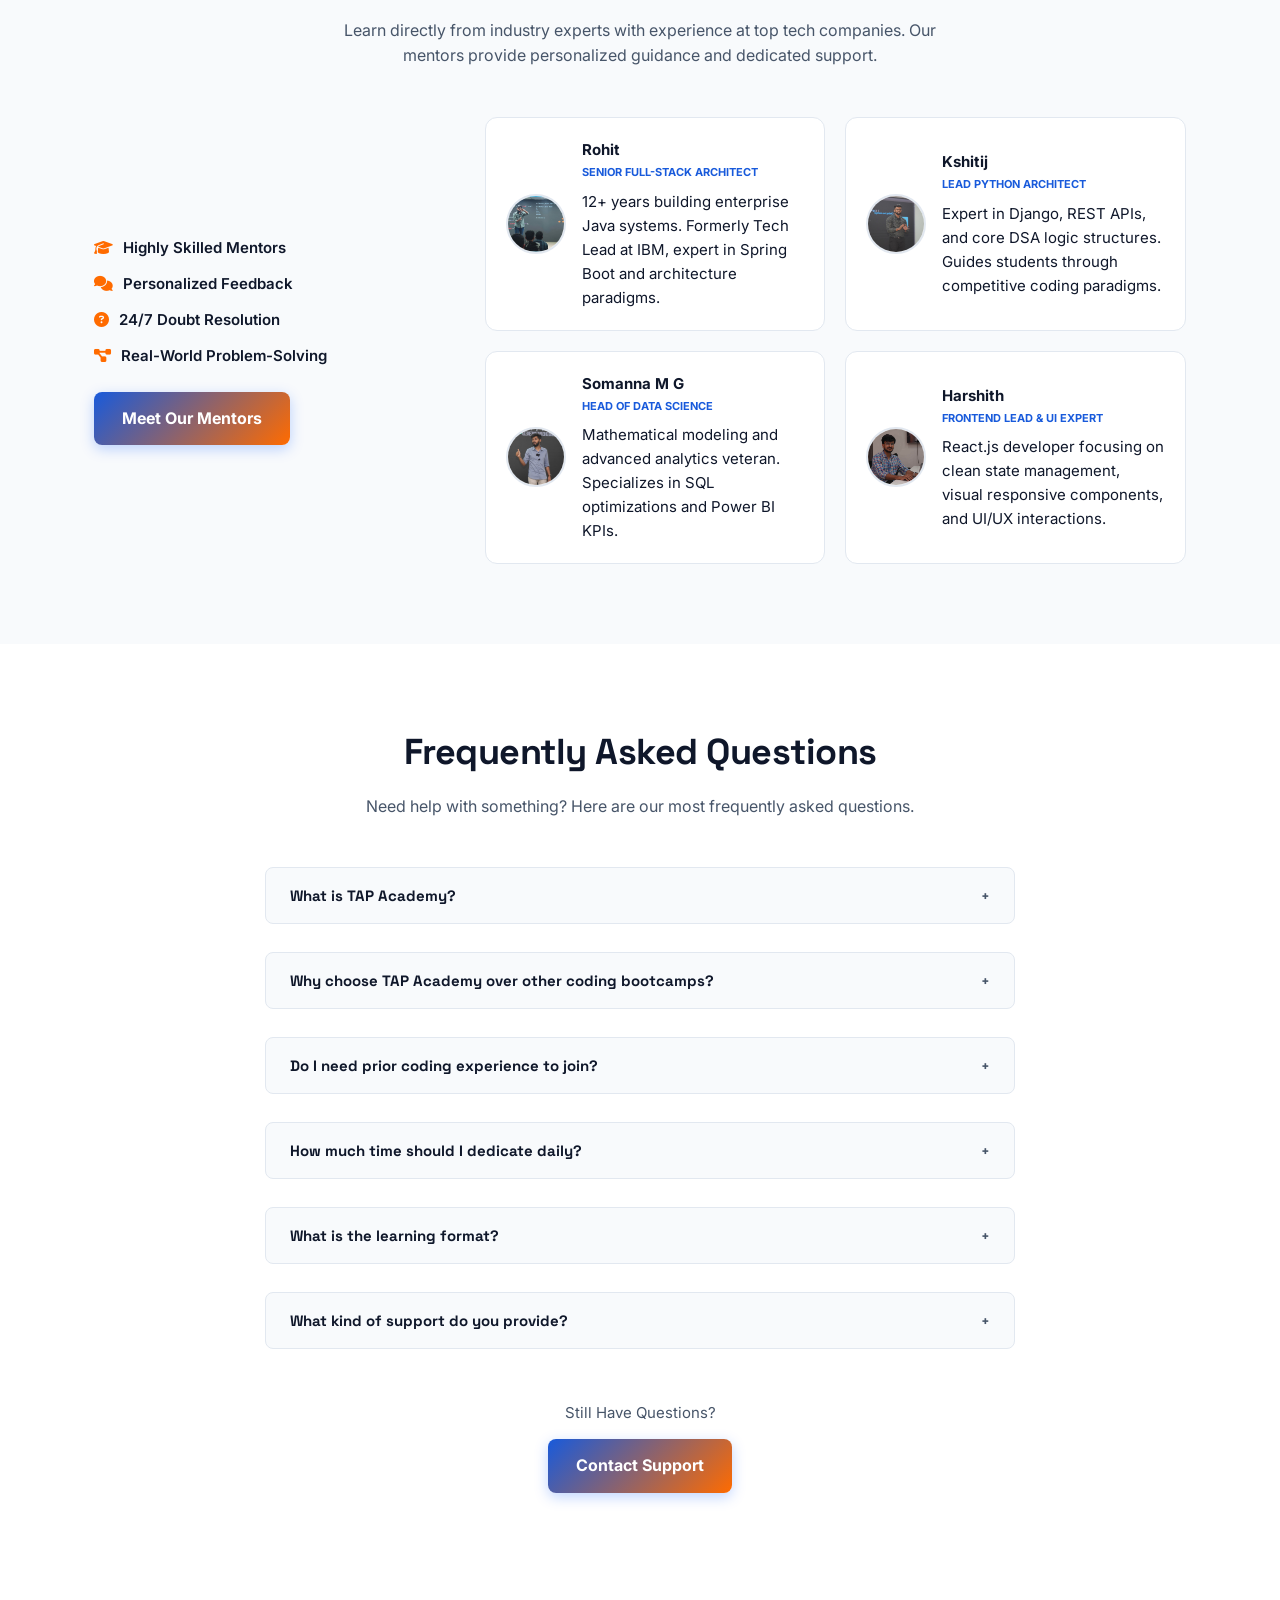
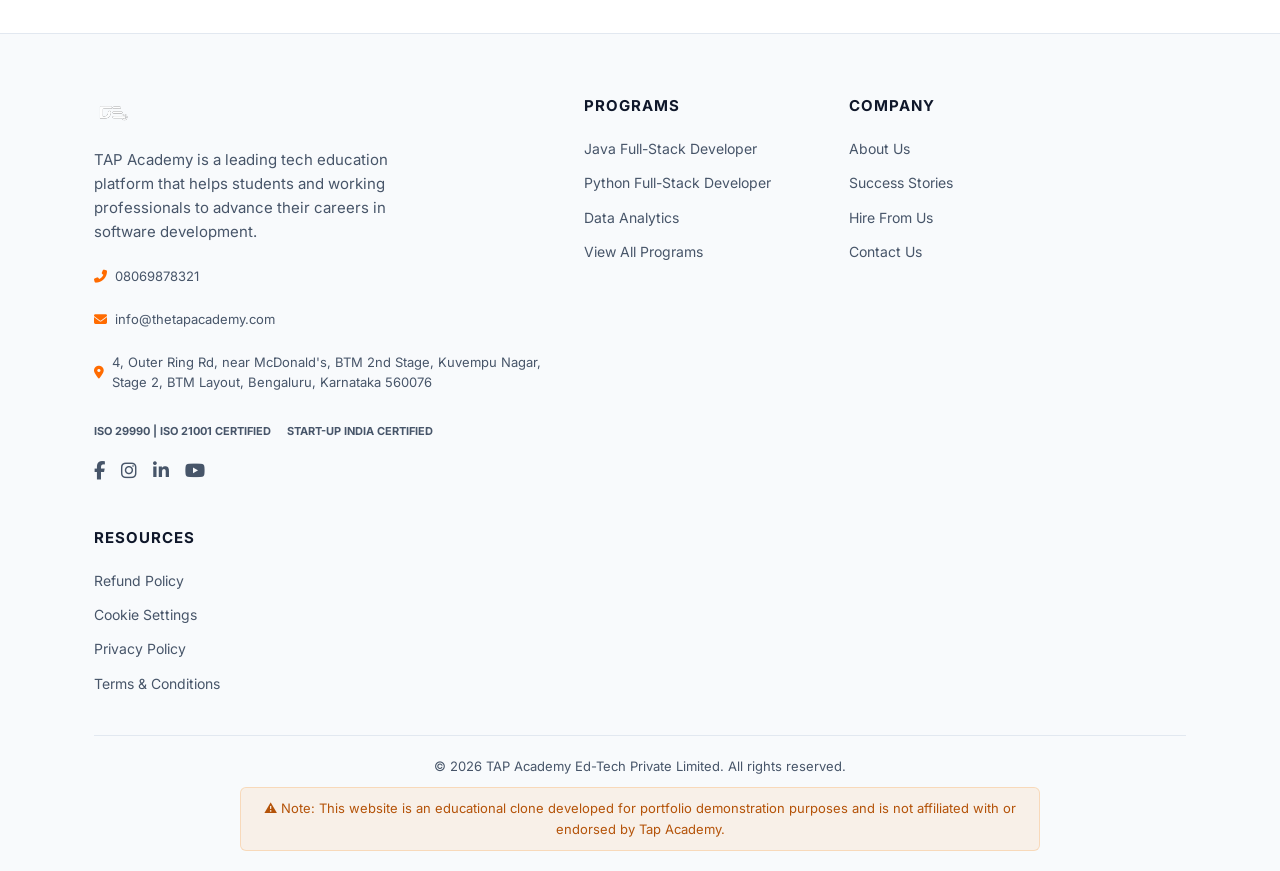
==== commit 50d7fd8f: "Update placements carousel to use official student image cards p1-p7" ====
--- a/index.html
+++ b/index.html
@@ -690,88 +690,32 @@
             <div class="placements-list-wrapper swiper">
                 <div class="swiper-wrapper">
                     <!-- Student 1 -->
-                    <div class="placed-card swiper-slide">
-                        <span class="placed-badge-overlay">Java</span>
-                        <div class="placed-avatar-img-box">
-                            <img src="assets/HSDeepthi.png" alt="Deepthi M" class="placed-student-avatar">
-                        </div>
-                        <div class="placed-user-details">
-                            <h3>Deepthi M</h3>
-                            <p class="placed-meta-item">Company: <span class="meta-val text-gradient">PwC</span></p>
-                            <p class="placed-meta-item">Package: <span class="package-val">8.5 LPA</span></p>
-                        </div>
+                    <div class="swiper-slide placement-slide-card">
+                        <img src="assets/p1.jpeg" alt="Placed Student 1" class="placed-student-img-card">
                     </div>
                     <!-- Student 2 -->
-                    <div class="placed-card swiper-slide">
-                        <span class="placed-badge-overlay">Java</span>
-                        <div class="placed-avatar-img-box">
-                            <img src="assets/HSSravani.png" alt="A Sravani" class="placed-student-avatar">
-                        </div>
-                        <div class="placed-user-details">
-                            <h3>A Sravani</h3>
-                            <p class="placed-meta-item">Company: <span class="meta-val text-gradient">Infosys</span></p>
-                            <p class="placed-meta-item">Package: <span class="package-val">5.8 LPA</span></p>
-                        </div>
+                    <div class="swiper-slide placement-slide-card">
+                        <img src="assets/p2.jpeg" alt="Placed Student 2" class="placed-student-img-card">
                     </div>
                     <!-- Student 3 -->
-                    <div class="placed-card swiper-slide">
-                        <span class="placed-badge-overlay">Java</span>
-                        <div class="placed-avatar-img-box">
-                            <img src="assets/HSGochi.png" alt="Gochi Yogalakshmi" class="placed-student-avatar">
-                        </div>
-                        <div class="placed-user-details">
-                            <h3>Gochi Yogalakshmi</h3>
-                            <p class="placed-meta-item">Company: <span class="meta-val text-gradient">Zoho</span></p>
-                            <p class="placed-meta-item">Package: <span class="package-val">6.2 LPA</span></p>
-                        </div>
+                    <div class="swiper-slide placement-slide-card">
+                        <img src="assets/p3.jpeg" alt="Placed Student 3" class="placed-student-img-card">
                     </div>
                     <!-- Student 4 -->
-                    <div class="placed-card swiper-slide">
-                        <span class="placed-badge-overlay">Python</span>
-                        <div class="placed-avatar-img-box">
-                            <img src="assets/HSSanika.png" alt="Sanika S" class="placed-student-avatar">
-                        </div>
-                        <div class="placed-user-details">
-                            <h3>Sanika S</h3>
-                            <p class="placed-meta-item">Company: <span class="meta-val text-gradient">Capgemini</span></p>
-                            <p class="placed-meta-item">Package: <span class="package-val">5.5 LPA</span></p>
-                        </div>
+                    <div class="swiper-slide placement-slide-card">
+                        <img src="assets/p4.jpeg" alt="Placed Student 4" class="placed-student-img-card">
                     </div>
                     <!-- Student 5 -->
-                    <div class="placed-card swiper-slide">
-                        <span class="placed-badge-overlay">Java</span>
-                        <div class="placed-avatar-img-box">
-                            <img src="assets/HSSairam.png" alt="Sairam M" class="placed-student-avatar">
-                        </div>
-                        <div class="placed-user-details">
-                            <h3>Sairam M</h3>
-                            <p class="placed-meta-item">Company: <span class="meta-val text-gradient">Accenture</span></p>
-                            <p class="placed-meta-item">Package: <span class="package-val">7.2 LPA</span></p>
-                        </div>
+                    <div class="swiper-slide placement-slide-card">
+                        <img src="assets/p5.jpeg" alt="Placed Student 5" class="placed-student-img-card">
                     </div>
                     <!-- Student 6 -->
-                    <div class="placed-card swiper-slide">
-                        <span class="placed-badge-overlay">Analytics</span>
-                        <div class="placed-avatar-img-box">
-                            <img src="assets/HSNikhil.png" alt="Nikhil" class="placed-student-avatar">
-                        </div>
-                        <div class="placed-user-details">
-                            <h3>Nikhil</h3>
-                            <p class="placed-meta-item">Company: <span class="meta-val text-gradient">KPMG</span></p>
-                            <p class="placed-meta-item">Package: <span class="package-val">9.0 LPA</span></p>
-                        </div>
+                    <div class="swiper-slide placement-slide-card">
+                        <img src="assets/p6.jpeg" alt="Placed Student 6" class="placed-student-img-card">
                     </div>
                     <!-- Student 7 -->
-                    <div class="placed-card swiper-slide">
-                        <span class="placed-badge-overlay">Java</span>
-                        <div class="placed-avatar-img-box">
-                            <img src="assets/HSKarthik.png" alt="Karthik M" class="placed-student-avatar">
-                        </div>
-                        <div class="placed-user-details">
-                            <h3>Karthik M</h3>
-                            <p class="placed-meta-item">Company: <span class="meta-val text-gradient">Razorpay</span></p>
-                            <p class="placed-meta-item">Package: <span class="package-val">12.0 LPA</span></p>
-                        </div>
+                    <div class="swiper-slide placement-slide-card">
+                        <img src="assets/p7.jpeg" alt="Placed Student 7" class="placed-student-img-card">
                     </div>
                 </div>
                 <!-- Swiper pagination and navigation -->
--- a/style.css
+++ b/style.css
@@ -2087,6 +2087,23 @@
 .placements-list-wrapper .swiper-button-next {
     right: 10px;
 }
+.placement-slide-card {
+    display: flex;
+    justify-content: center;
+    align-items: center;
+}
+.placed-student-img-card {
+    width: 100%;
+    height: auto;
+    border-radius: 16px;
+    display: block;
+    box-shadow: 0 4px 20px rgba(0, 0, 0, 0.08);
+    transition: transform 0.25s, box-shadow 0.25s;
+}
+.placed-student-img-card:hover {
+    transform: translateY(-4px);
+    box-shadow: 0 8px 30px rgba(0, 0, 0, 0.12);
+}
 .placements-actions {
     margin-top: 40px;
     display: flex;
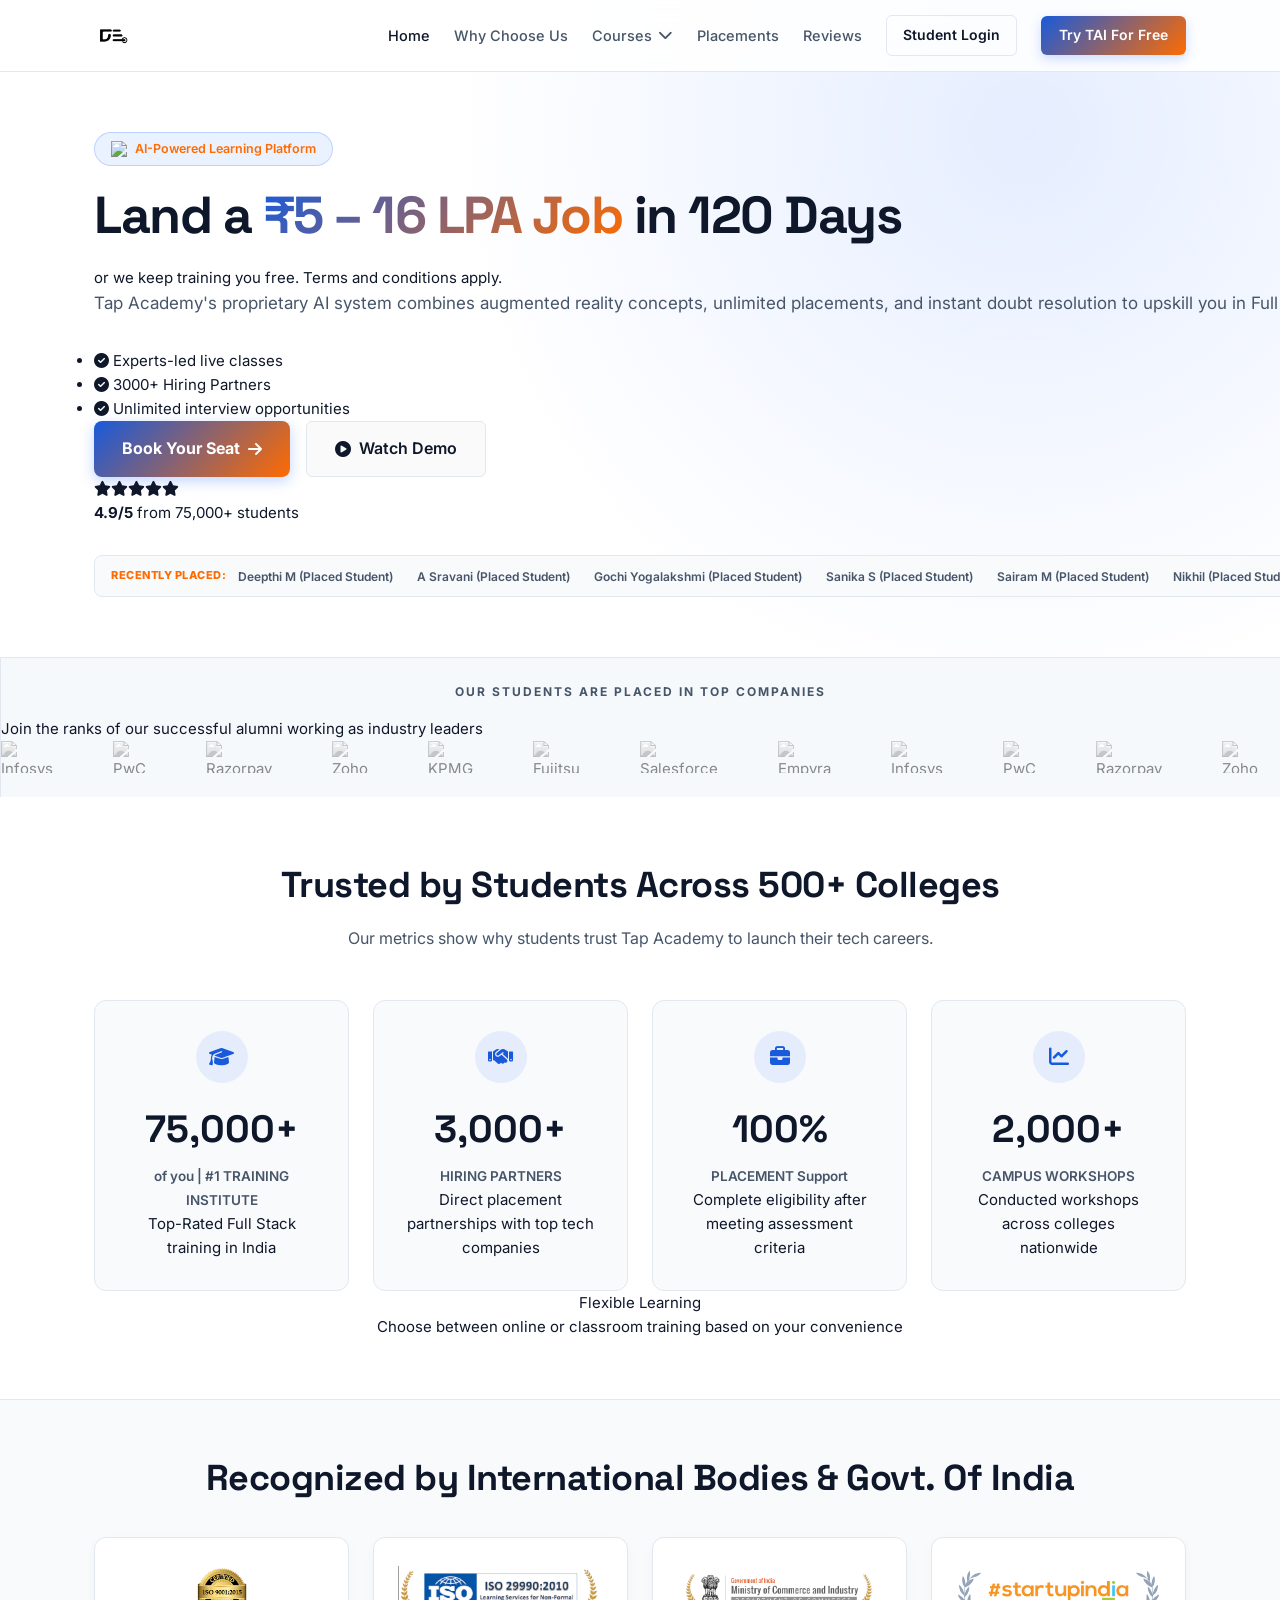
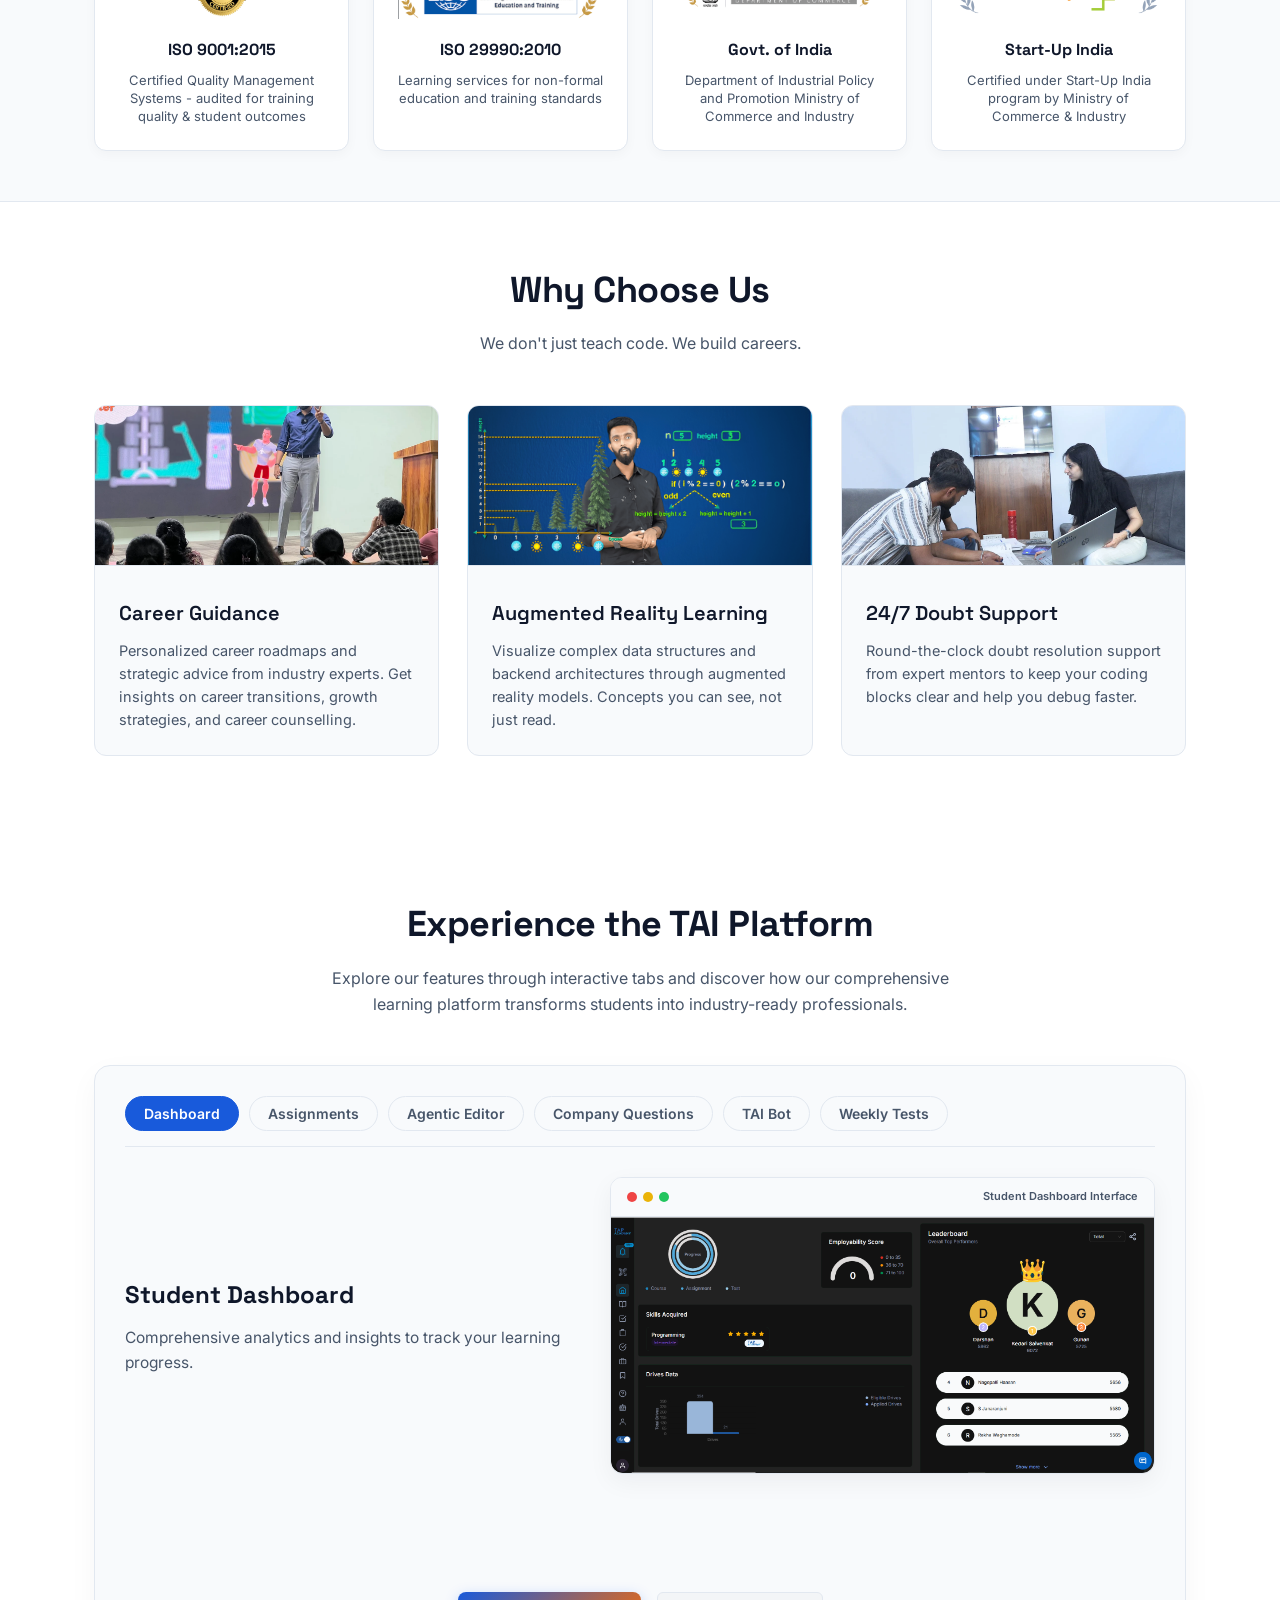
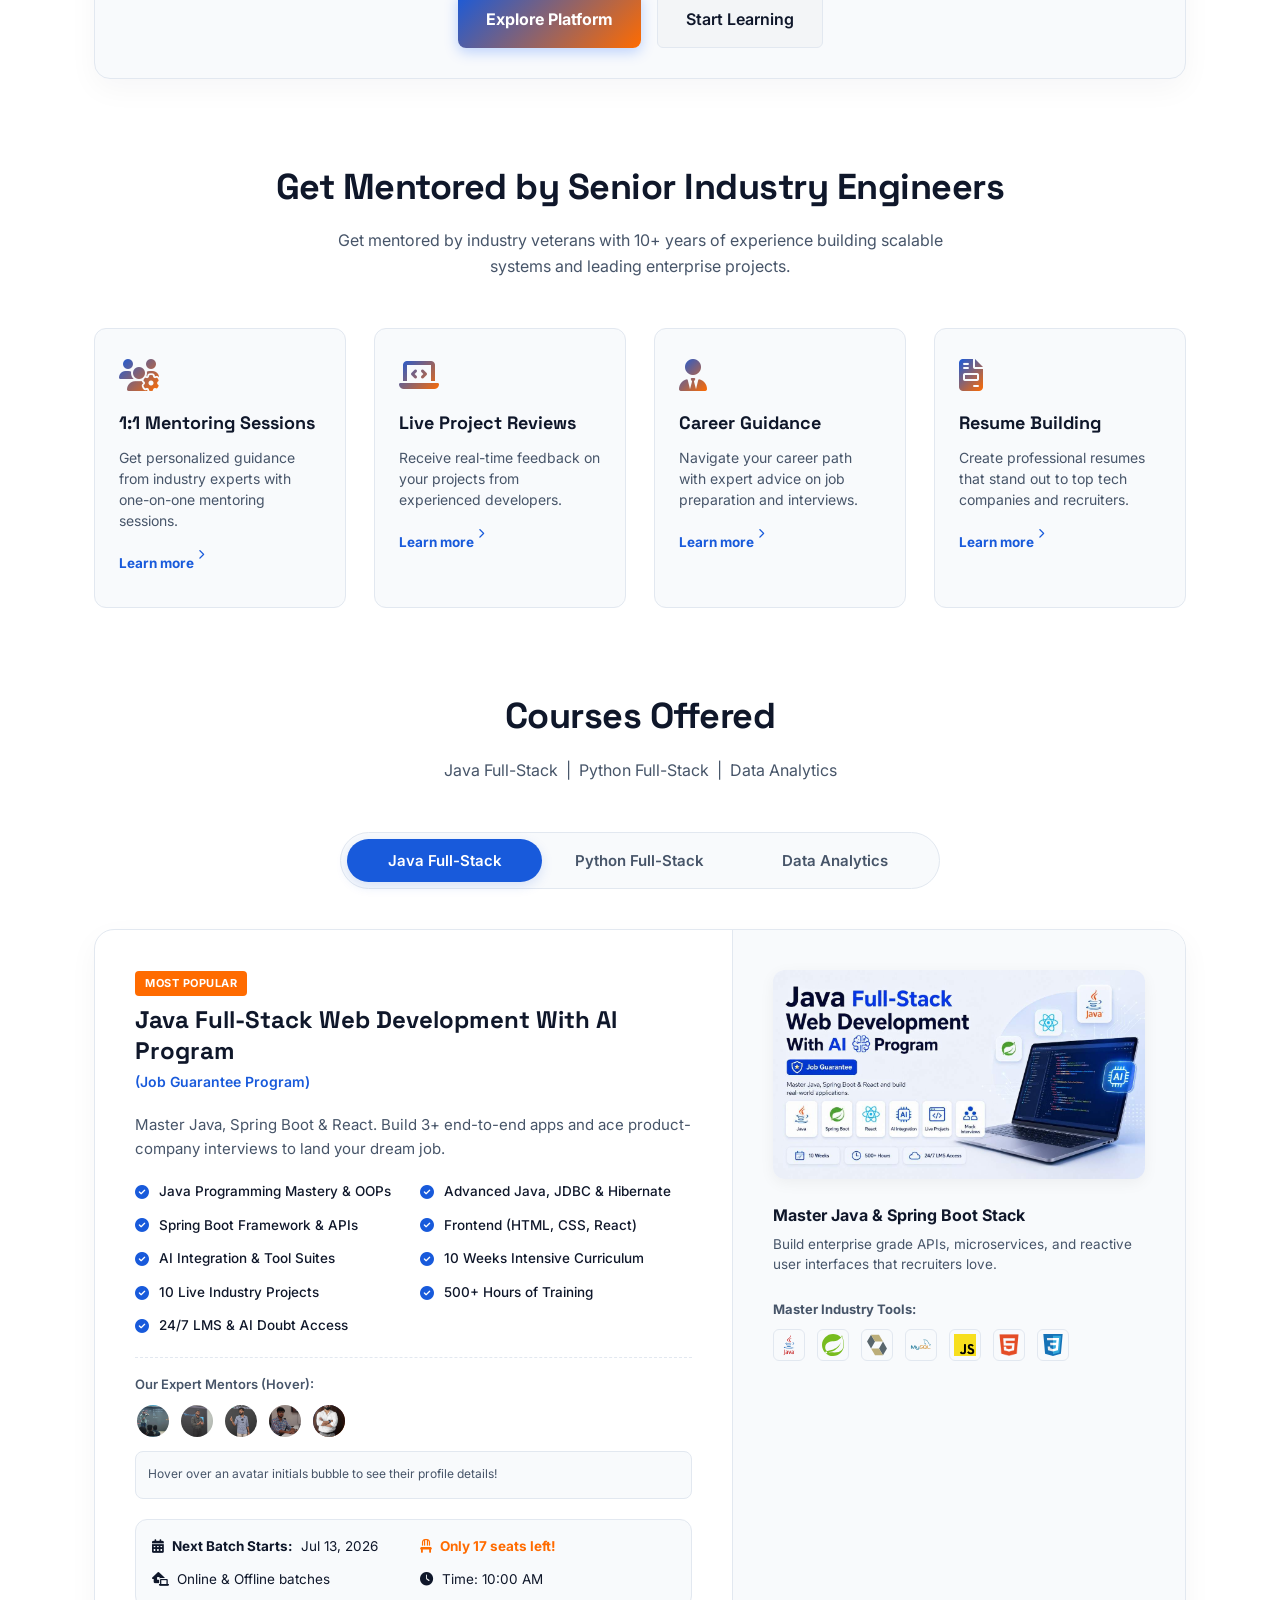
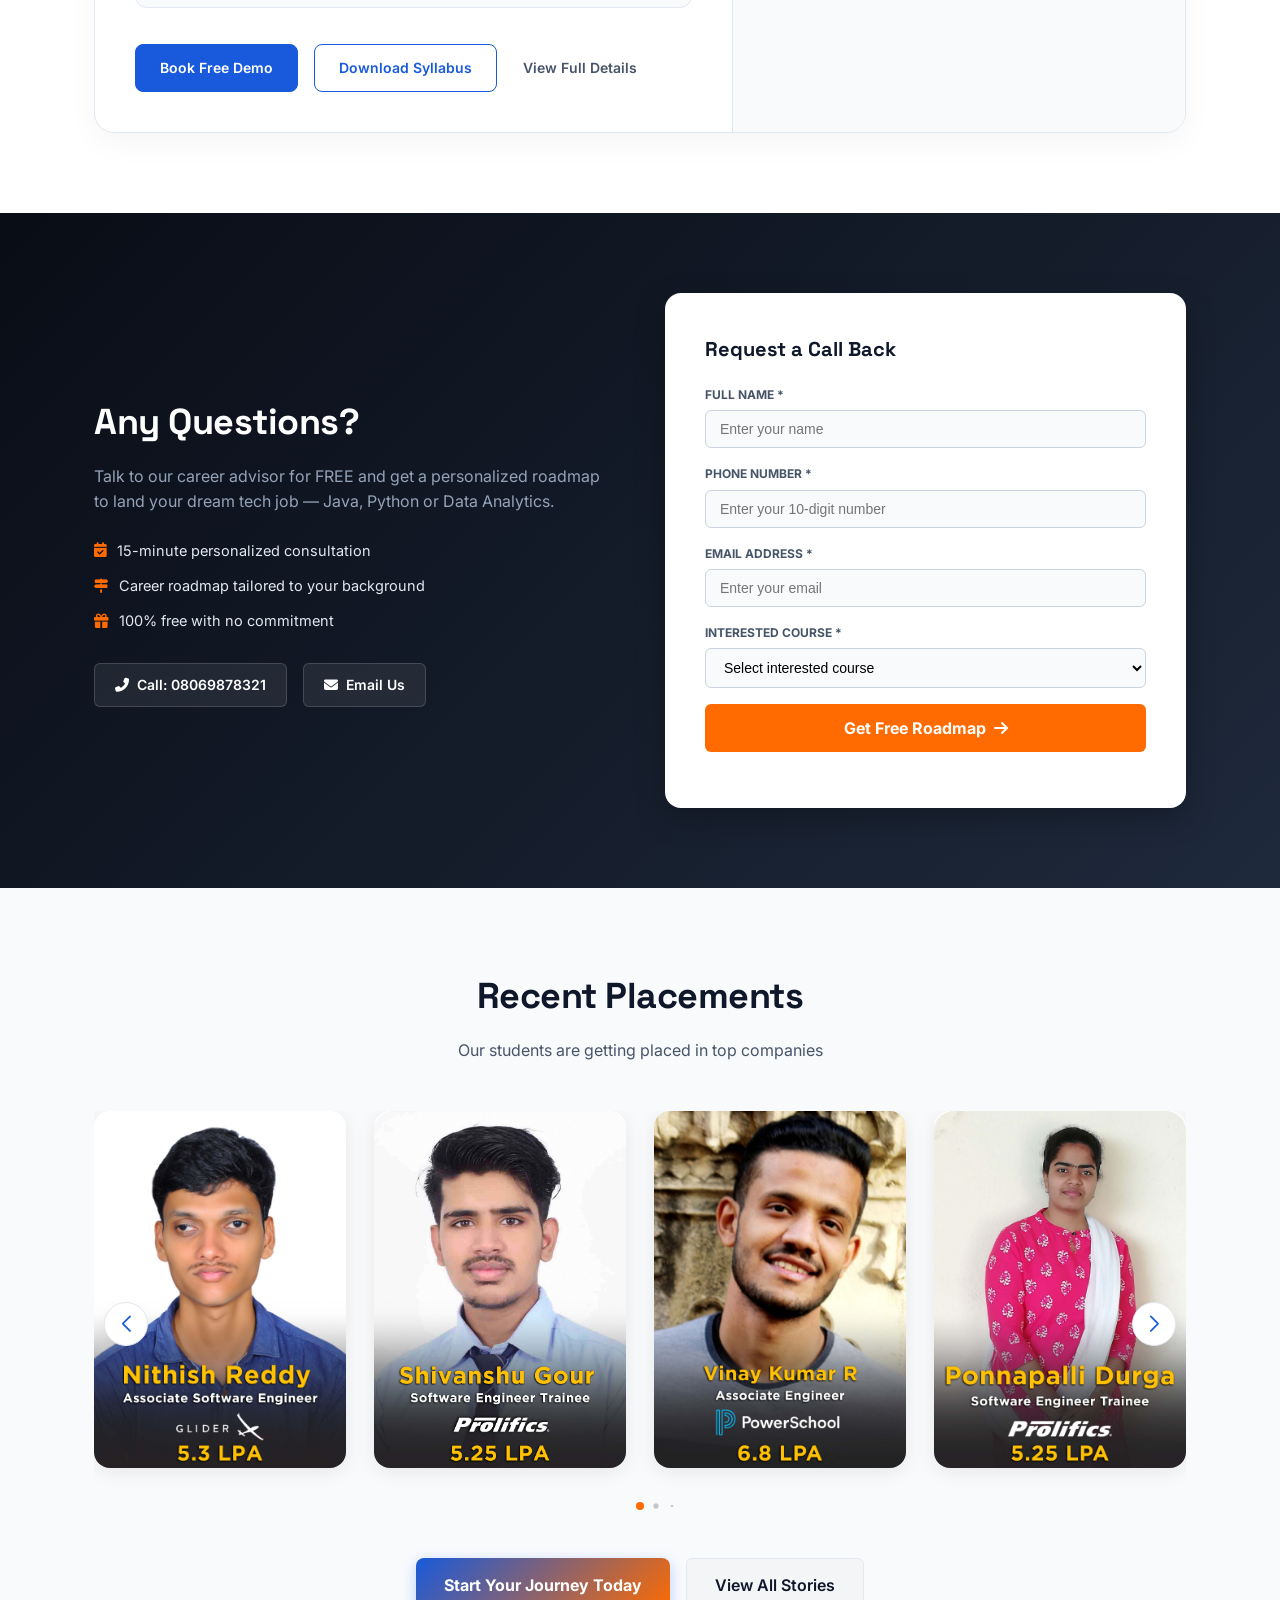
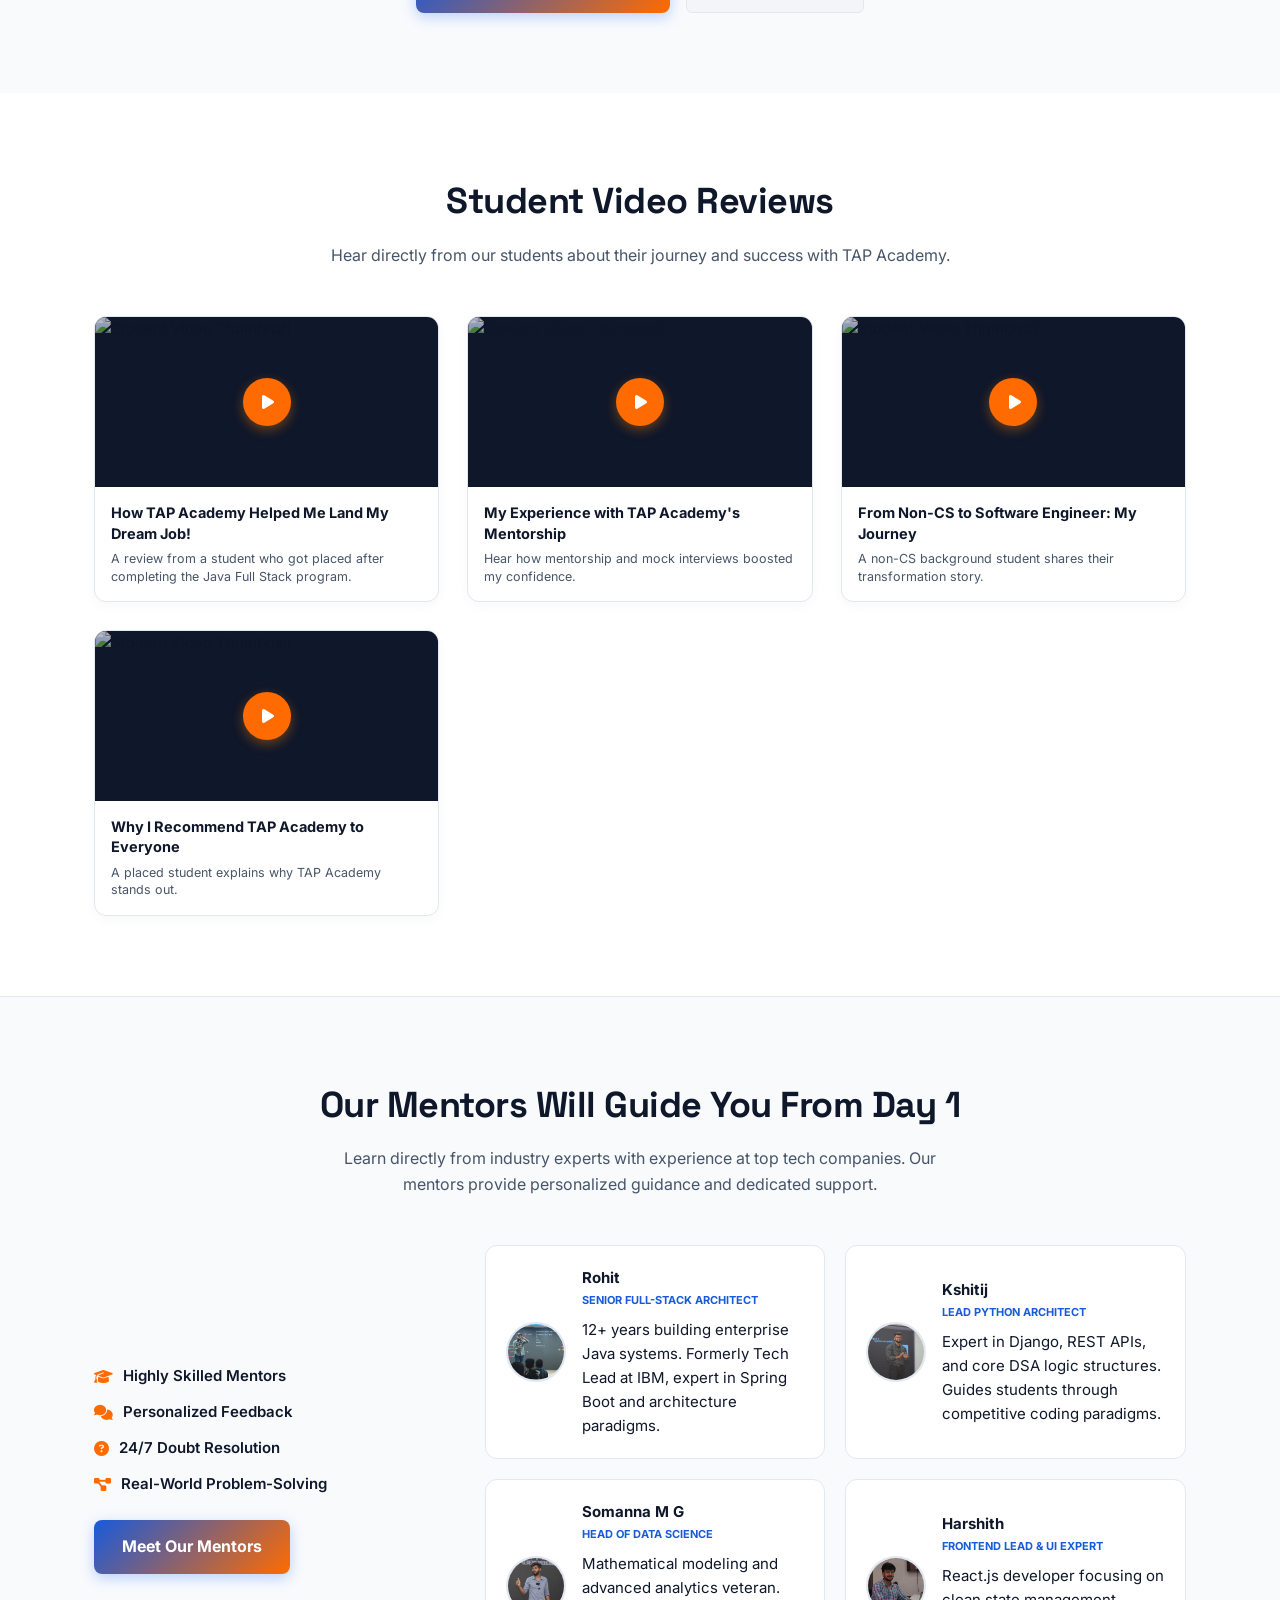
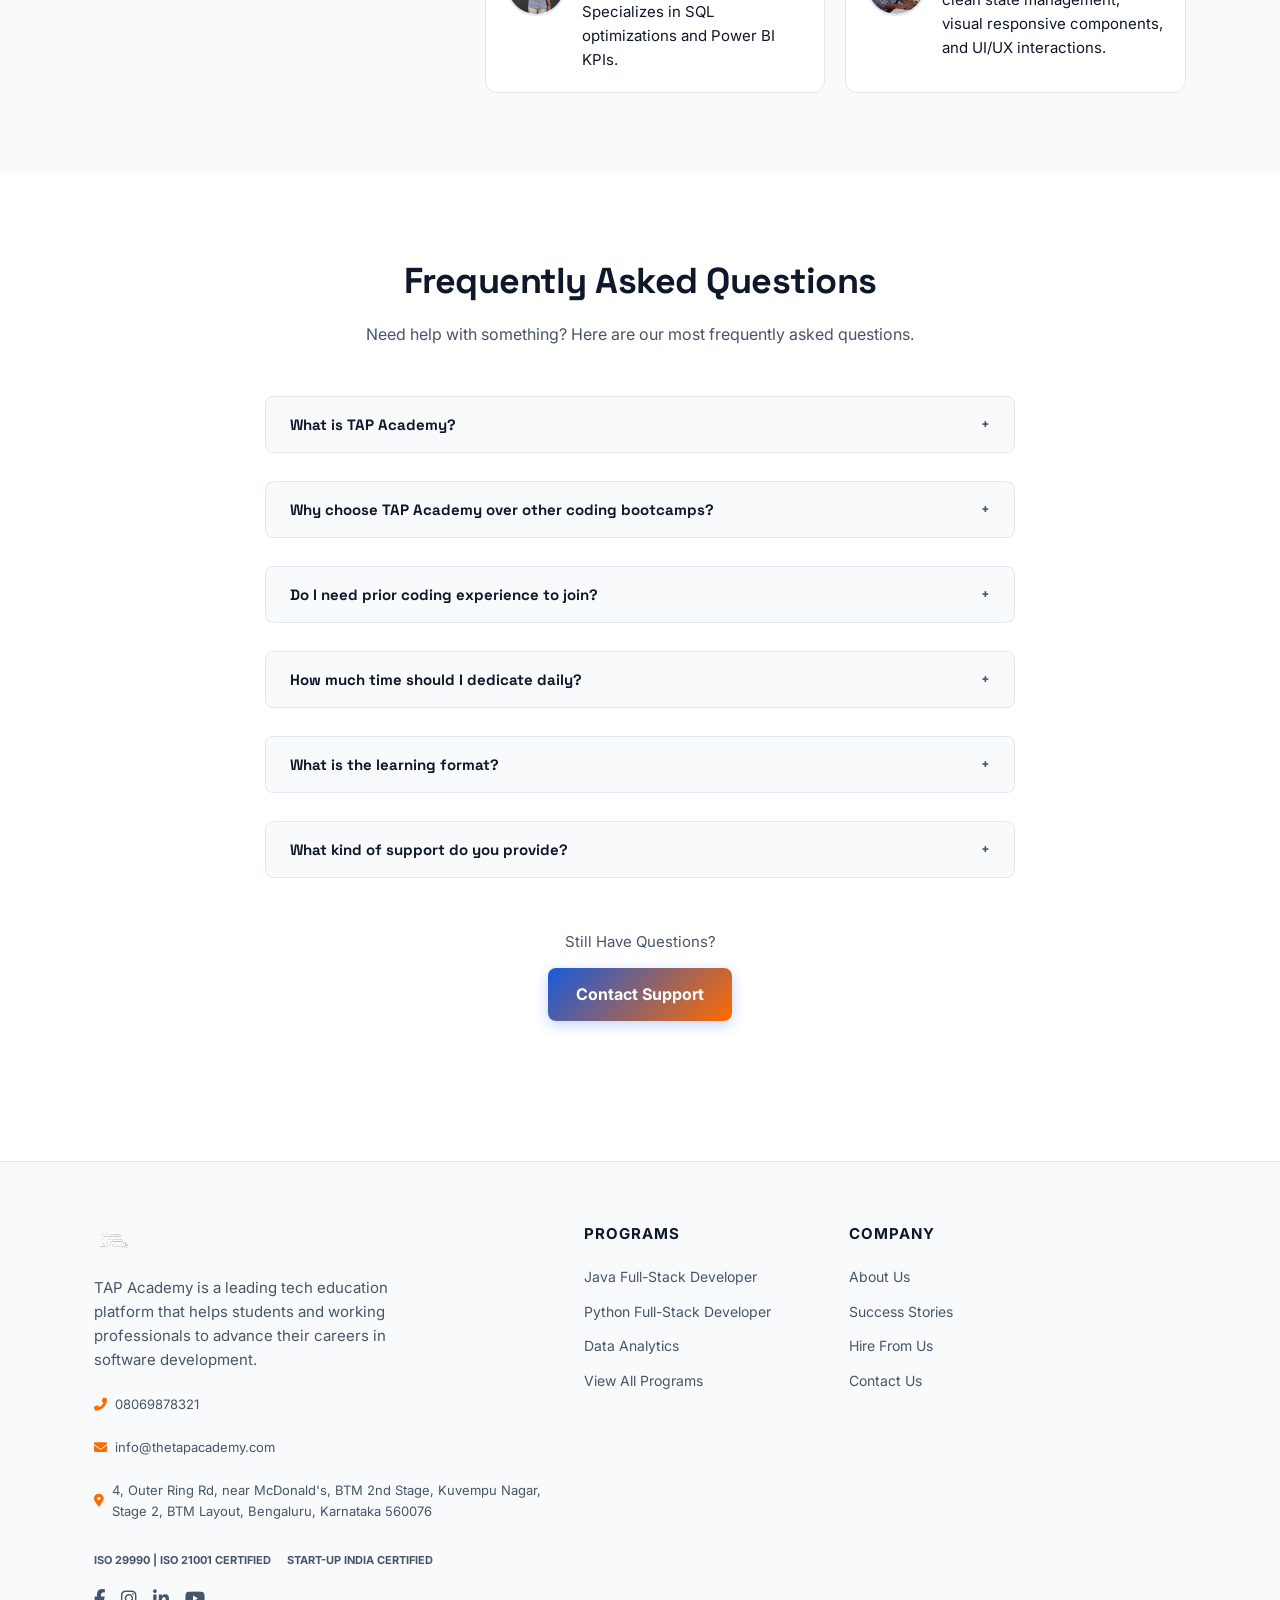
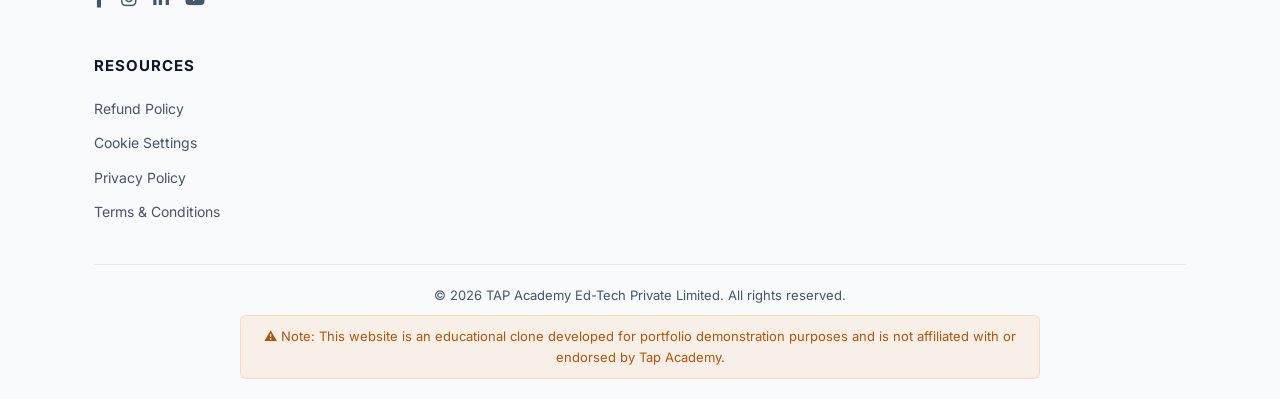
==== commit 963724aa: "Convert courses offered grid into tab-switched single card layout with 3 selectable courses" ====
--- a/index.html
+++ b/index.html
@@ -480,152 +480,253 @@
         <div class="section-container">
             <h2 class="section-heading text-center">Courses Offered</h2>
             <p class="section-subheading text-center">Java Full-Stack &nbsp;|&nbsp; Python Full-Stack &nbsp;|&nbsp; Data Analytics</p>
-            
-            <div class="courses-grid">
+             <!-- Segments/Tabs control to select Course -->
+            <div class="courses-tab-control-wrapper">
+                <button class="course-tab-btn active" data-course="java">Java Full-Stack</button>
+                <button class="course-tab-btn" data-course="python">Python Full-Stack</button>
+                <button class="course-tab-btn" data-course="analytics">Data Analytics</button>
+            </div>
+
+            <div class="course-details-display-area">
+                
                 <!-- Course Card 1: Java Full Stack -->
-                <div class="course-card popular">
-                    <div class="course-img-wrapper">
-                        <img src="assets/java_full_stack_banner.jpeg" alt="Java Full Stack Developer Course" class="course-img">
-                        <span class="course-badge-overlay">Most Popular</span>
-                    </div>
-                    <div class="course-body">
-                        <h3 class="course-title">Java Full-Stack Web Development With AI Program</h3>
-                        <p class="badge-secondary-program">(Job Guarantee)</p>
-                        <p class="course-desc">
-                            Master Java, Spring Boot & React. Build 3+ end-to-end apps and ace product-company interviews and land your dream job.
-                        </p>
-                        <ul class="course-highlights">
-                            <li><i class="fas fa-check"></i> Java Programming Mastery & OOPs</li>
-                            <li><i class="fas fa-check"></i> Advanced Java, JDBC & Hibernate</li>
-                            <li><i class="fas fa-check"></i> Spring Boot Framework & APIs</li>
-                            <li><i class="fas fa-check"></i> Frontend (HTML, CSS, React)</li>
-                            <li><i class="fas fa-check"></i> AI Integration & Tool Suites</li>
-                            <li><i class="fas fa-check"></i> 10 Weeks Intensive Curriculum</li>
-                            <li><i class="fas fa-check"></i> 10 Live Industry Projects</li>
-                            <li><i class="fas fa-check"></i> 500+ Hours of Training</li>
-                            <li><i class="fas fa-check"></i> 24/7 LMS & AI Doubt Access</li>
-                        </ul>
-
-                        <!-- Mentors Hover Box -->
-                        <div class="mentor-hover-container">
-                            <span class="hover-label">Our Expert Mentors (Hover):</span>
-                            <div class="mentor-avatars">
-                                <div class="mentor-avatar-tag" data-mentor="Rohit"><img src="assets/rohitsirexplain.png" alt="R"></div>
-                                <div class="mentor-avatar-tag" data-mentor="Kshitij"><img src="assets/kshitsir.jpg" alt="K"></div>
-                                <div class="mentor-avatar-tag" data-mentor="Somanna M G"><img src="assets/somanaSir.jpg" alt="S"></div>
-                                <div class="mentor-avatar-tag" data-mentor="Harshith"><img src="assets/harshithMentor.JPG" alt="H"></div>
-                                <div class="mentor-avatar-tag" data-mentor="Ravi"><img src="assets/raviMentor.JPG" alt="Ra"></div>
-                            </div>
-                            <div class="mentor-details-card" id="mentor-display-card">
-                                Hover over a initials bubble to see their profile details!
-                            </div>
-                        </div>
-
-                        <!-- Batch Timeline details -->
-                        <div class="batch-timeline-card">
-                            <p><i class="fas fa-calendar-alt"></i> <strong>Next Batch Starts:</strong> Jul 13, 2026</p>
-                            <p class="seats-alert"><i class="fas fa-chair"></i> Only 17 seats left!</p>
-                            <p><i class="fas fa-laptop-house"></i> Online & Offline batches available</p>
-                            <p><i class="fas fa-clock"></i> Time: 10:00 AM</p>
-                        </div>
-                    </div>
-
-                    <!-- Tech tools preview -->
-                    <div class="tools-preview-strip">
-                        <h4>Master Industry Tools:</h4>
-                        <div class="tools-grid-icons">
-                            <span class="tool-tag-img" title="Java"><img src="assets/java.png" alt="Java"></span>
-                            <span class="tool-tag-img" title="Spring Boot"><img src="assets/spring.svg" alt="Spring"></span>
-                            <span class="tool-tag-img" title="Hibernate"><img src="assets/Hibernate.svg" alt="Hibernate"></span>
-                            <span class="tool-tag-img" title="MySQL"><img src="assets/mysql.svg" alt="MySQL"></span>
-                            <span class="tool-tag-img" title="JavaScript"><img src="assets/javascript.png" alt="JS"></span>
-                            <span class="tool-tag-img" title="HTML"><img src="assets/html.webp" alt="HTML"></span>
-                            <span class="tool-tag-img" title="CSS"><img src="assets/css.svg" alt="CSS"></span>
-                            <span class="tool-tag-img" title="VS Code"><img src="assets/vscode.png" alt="VS Code"></span>
-                            <span class="tool-tag-img" title="Claude"><img src="assets/claudeLogo.png" alt="Claude"></span>
-                            <span class="tool-tag-img" title="ChatGPT"><img src="assets/chatgptlogo.svg" alt="ChatGPT"></span>
-                            <span class="tool-tag-img" title="Cursor"><img src="assets/cursorlogo.png" alt="Cursor"></span>
-                            <span class="tool-tag-img" title="Github Copilot"><img src="assets/githubcopilot.png" alt="Copilot"></span>
-                            <span class="tool-tag-img" title="Bolt"><img src="assets/Boltlogo.jpg" alt="Bolt"></span>
-                            <span class="tool-tag-img" title="V0"><img src="assets/v0logo.webp" alt="V0"></span>
-                            <span class="tool-tag-img" title="Lovable"><img src="assets/lovablelogo.png" alt="Lovable"></span>
-                            <span class="tool-tag-img" title="Windsurf"><img src="assets/windsurf.svg" alt="Windsurf"></span>
-                        </div>
-                    </div>
-
-                    <div class="course-footer">
-                        <a href="#career-advisor" class="btn-course-action primary">Book Free Demo</a>
-                        <a href="java-course.html" class="btn-course-action outline">Download Syllabus</a>
-                        <a href="java-course.html" class="btn-course-action text-link">View Full Details</a>
+                <div class="course-detail-card active" id="course-card-java">
+                    <div class="course-detail-content-wrapper">
+                        <!-- Left Column: Details -->
+                        <div class="course-detail-left-col">
+                            <div class="course-header-row">
+                                <span class="course-badge-overlay-v2">Most Popular</span>
+                                <h3 class="course-title-v2">Java Full-Stack Web Development With AI Program</h3>
+                                <p class="badge-secondary-program-v2">(Job Guarantee Program)</p>
+                            </div>
+                            <p class="course-desc-v2">
+                                Master Java, Spring Boot & React. Build 3+ end-to-end apps and ace product-company interviews to land your dream job.
+                            </p>
+                            <ul class="course-highlights-v2">
+                                <li><i class="fas fa-check-circle"></i> Java Programming Mastery & OOPs</li>
+                                <li><i class="fas fa-check-circle"></i> Advanced Java, JDBC & Hibernate</li>
+                                <li><i class="fas fa-check-circle"></i> Spring Boot Framework & APIs</li>
+                                <li><i class="fas fa-check-circle"></i> Frontend (HTML, CSS, React)</li>
+                                <li><i class="fas fa-check-circle"></i> AI Integration & Tool Suites</li>
+                                <li><i class="fas fa-check-circle"></i> 10 Weeks Intensive Curriculum</li>
+                                <li><i class="fas fa-check-circle"></i> 10 Live Industry Projects</li>
+                                <li><i class="fas fa-check-circle"></i> 500+ Hours of Training</li>
+                                <li><i class="fas fa-check-circle"></i> 24/7 LMS & AI Doubt Access</li>
+                            </ul>
+                            
+                            <!-- Mentors Hover Box -->
+                            <div class="mentor-hover-container-v2">
+                                <span class="hover-label-v2">Our Expert Mentors (Hover):</span>
+                                <div class="mentor-avatars-v2">
+                                    <div class="mentor-avatar-tag" data-mentor="Rohit"><img src="assets/rohitsirexplain.png" alt="R"></div>
+                                    <div class="mentor-avatar-tag" data-mentor="Kshitij"><img src="assets/kshitsir.jpg" alt="K"></div>
+                                    <div class="mentor-avatar-tag" data-mentor="Somanna M G"><img src="assets/somanaSir.jpg" alt="S"></div>
+                                    <div class="mentor-avatar-tag" data-mentor="Harshith"><img src="assets/harshithMentor.JPG" alt="H"></div>
+                                    <div class="mentor-avatar-tag" data-mentor="Ravi"><img src="assets/raviMentor.JPG" alt="Ra"></div>
+                                </div>
+                                <div class="mentor-details-card">
+                                    Hover over an avatar initials bubble to see their profile details!
+                                </div>
+                            </div>
+
+                            <!-- Batch Timeline details -->
+                            <div class="batch-timeline-card-v2">
+                                <p><i class="fas fa-calendar-alt"></i> <strong>Next Batch Starts:</strong> Jul 13, 2026</p>
+                                <p class="seats-alert-v2"><i class="fas fa-chair"></i> Only 17 seats left!</p>
+                                <p><i class="fas fa-laptop-house"></i> Online & Offline batches</p>
+                                <p><i class="fas fa-clock"></i> Time: 10:00 AM</p>
+                            </div>
+
+                            <div class="course-footer-v2">
+                                <a href="#career-advisor" class="btn-course-action-v2 primary">Book Free Demo</a>
+                                <a href="java-course.html" class="btn-course-action-v2 outline">Download Syllabus</a>
+                                <a href="java-course.html" class="btn-course-action-v2 text-link">View Full Details</a>
+                            </div>
+                        </div>
+
+                        <!-- Right Column: Visual Banner -->
+                        <div class="course-detail-right-col">
+                            <div class="course-banner-img-box">
+                                <img src="assets/java_full_stack_banner.jpeg" alt="Java Full Stack Developer Course" class="course-banner-img">
+                            </div>
+                            <div class="course-banner-desc-box">
+                                <h4>Master Java & Spring Boot Stack</h4>
+                                <p>Build enterprise grade APIs, microservices, and reactive user interfaces that recruiters love.</p>
+                            </div>
+                            <!-- Tech tools preview -->
+                            <div class="tools-preview-strip-v2">
+                                <h4>Master Industry Tools:</h4>
+                                <div class="tools-grid-icons-v2">
+                                    <span class="tool-tag-img" title="Java"><img src="assets/java.png" alt="Java"></span>
+                                    <span class="tool-tag-img" title="Spring Boot"><img src="assets/spring.svg" alt="Spring"></span>
+                                    <span class="tool-tag-img" title="Hibernate"><img src="assets/Hibernate.svg" alt="Hibernate"></span>
+                                    <span class="tool-tag-img" title="MySQL"><img src="assets/mysql.svg" alt="MySQL"></span>
+                                    <span class="tool-tag-img" title="JavaScript"><img src="assets/javascript.png" alt="JS"></span>
+                                    <span class="tool-tag-img" title="HTML"><img src="assets/html.webp" alt="HTML"></span>
+                                    <span class="tool-tag-img" title="CSS"><img src="assets/css.svg" alt="CSS"></span>
+                                </div>
+                            </div>
+                        </div>
                     </div>
                 </div>
 
                 <!-- Course Card 2: Python Full Stack -->
-                <div class="course-card">
-                    <div class="course-img-wrapper">
-                        <img src="assets/python_full_stack_banner.jpeg" alt="Python Full Stack Developer Course" class="course-img">
-                    </div>
-                    <div class="course-body">
-                        <h3 class="course-title">Python Full-Stack Web Development Program</h3>
-                        <p class="course-desc">
-                            Learn logical coding, web scraping, backend frameworks, and database relationships using Python, Django, REST APIs, and React frontend grids.
-                        </p>
-                        <ul class="course-highlights">
-                            <li><i class="fas fa-check"></i> Python Basics & OOPs Concepts</li>
-                            <li><i class="fas fa-check"></i> Django MVC & REST APIs</li>
-                            <li><i class="fas fa-check"></i> Web Scraping & SQL Databases</li>
-                            <li><i class="fas fa-check"></i> React JS Frontends</li>
-                            <li><i class="fas fa-check"></i> Focus on DSA & Logic Building</li>
-                            <li><i class="fas fa-check"></i> 10 Weeks Hands-On</li>
-                            <li><i class="fas fa-check"></i> 8 Live Projects</li>
-                            <li><i class="fas fa-check"></i> 400+ Hours of Training</li>
-                            <li><i class="fas fa-check"></i> 100% Placement Assistance</li>
-                        </ul>
-
-                        <div class="batch-timeline-card">
-                            <p><i class="fas fa-calendar-alt"></i> <strong>Next Batch:</strong> Jul 20, 2026</p>
-                            <p><i class="fas fa-laptop-house"></i> Online & Offline Options</p>
-                        </div>
-                    </div>
-                    <div class="course-footer">
-                        <a href="#career-advisor" class="btn-course-action primary">Book Free Demo</a>
-                        <a href="python-course.html" class="btn-course-action outline">Download Syllabus</a>
+                <div class="course-detail-card" id="course-card-python">
+                    <div class="course-detail-content-wrapper">
+                        <!-- Left Column: Details -->
+                        <div class="course-detail-left-col">
+                            <div class="course-header-row">
+                                <span class="course-badge-overlay-v2">Job Guarantee</span>
+                                <h3 class="course-title-v2">Python Full-Stack Web Development Program</h3>
+                                <p class="badge-secondary-program-v2">(Job Guarantee Program)</p>
+                            </div>
+                            <p class="course-desc-v2">
+                                Learn logical coding, web scraping, backend frameworks, and database relationships using Python, Django, REST APIs, and React frontend grids.
+                            </p>
+                            <ul class="course-highlights-v2">
+                                <li><i class="fas fa-check-circle"></i> Python Basics & OOPs Concepts</li>
+                                <li><i class="fas fa-check-circle"></i> Django MVC & REST APIs</li>
+                                <li><i class="fas fa-check-circle"></i> Web Scraping & SQL Databases</li>
+                                <li><i class="fas fa-check-circle"></i> React JS Frontends</li>
+                                <li><i class="fas fa-check-circle"></i> Focus on DSA & Logic Building</li>
+                                <li><i class="fas fa-check-circle"></i> 10 Weeks Hands-On</li>
+                                <li><i class="fas fa-check-circle"></i> 8 Live Projects</li>
+                                <li><i class="fas fa-check-circle"></i> 400+ Hours of Training</li>
+                                <li><i class="fas fa-check-circle"></i> 100% Placement Assistance</li>
+                            </ul>
+
+                            <!-- Mentors Hover Box -->
+                            <div class="mentor-hover-container-v2">
+                                <span class="hover-label-v2">Our Expert Mentors (Hover):</span>
+                                <div class="mentor-avatars-v2">
+                                    <div class="mentor-avatar-tag" data-mentor="Kshitij"><img src="assets/kshitsir.jpg" alt="K"></div>
+                                    <div class="mentor-avatar-tag" data-mentor="Rohit"><img src="assets/rohitsirexplain.png" alt="R"></div>
+                                    <div class="mentor-avatar-tag" data-mentor="Somanna M G"><img src="assets/somanaSir.jpg" alt="S"></div>
+                                    <div class="mentor-avatar-tag" data-mentor="Harshith"><img src="assets/harshithMentor.JPG" alt="H"></div>
+                                    <div class="mentor-avatar-tag" data-mentor="Ravi"><img src="assets/raviMentor.JPG" alt="Ra"></div>
+                                </div>
+                                <div class="mentor-details-card">
+                                    Hover over an avatar initials bubble to see their profile details!
+                                </div>
+                            </div>
+
+                            <!-- Batch Timeline details -->
+                            <div class="batch-timeline-card-v2">
+                                <p><i class="fas fa-calendar-alt"></i> <strong>Next Batch Starts:</strong> Jul 20, 2026</p>
+                                <p class="seats-alert-v2"><i class="fas fa-chair"></i> Only 12 seats left!</p>
+                                <p><i class="fas fa-laptop-house"></i> Online & Offline Options</p>
+                                <p><i class="fas fa-clock"></i> Time: 10:00 AM</p>
+                            </div>
+
+                            <div class="course-footer-v2">
+                                <a href="#career-advisor" class="btn-course-action-v2 primary">Book Free Demo</a>
+                                <a href="python-course.html" class="btn-course-action-v2 outline">Download Syllabus</a>
+                                <a href="python-course.html" class="btn-course-action-v2 text-link">View Full Details</a>
+                            </div>
+                        </div>
+
+                        <!-- Right Column: Visual Banner -->
+                        <div class="course-detail-right-col">
+                            <div class="course-banner-img-box">
+                                <img src="assets/python_full_stack_banner.jpeg" alt="Python Full Stack Developer Course" class="course-banner-img">
+                            </div>
+                            <div class="course-banner-desc-box">
+                                <h4>Master AI-Native Python Stack</h4>
+                                <p>Build modern apps with the Python frameworks and AI tools recruiters love.</p>
+                            </div>
+                            <!-- Tech tools preview -->
+                            <div class="tools-preview-strip-v2">
+                                <h4>Master Industry Tools:</h4>
+                                <div class="tools-grid-icons-v2">
+                                    <span class="tool-tag-img" title="Python"><img src="assets/javascript.png" alt="Python"></span>
+                                    <span class="tool-tag-img" title="MySQL"><img src="assets/mysql.svg" alt="MySQL"></span>
+                                    <span class="tool-tag-img" title="JavaScript"><img src="assets/javascript.png" alt="JS"></span>
+                                    <span class="tool-tag-img" title="HTML"><img src="assets/html.webp" alt="HTML"></span>
+                                    <span class="tool-tag-img" title="CSS"><img src="assets/css.svg" alt="CSS"></span>
+                                </div>
+                            </div>
+                        </div>
                     </div>
                 </div>
 
                 <!-- Course Card 3: Data Analytics -->
-                <div class="course-card">
-                    <div class="course-img-wrapper">
-                        <img src="assets/data_analytics_banner.jpeg" alt="Data Analytics" class="course-img">
-                    </div>
-                    <div class="course-body">
-                        <h3 class="course-title">Data Analytics Program</h3>
-                        <p class="course-desc">
-                            Discover data trends, clean databases, and build interactive KPI charts using Advanced Excel, SQL queries, Power BI, Python, and Predictive AI models.
-                        </p>
-                        <ul class="course-highlights">
-                            <li><i class="fas fa-check"></i> Advanced Excel Formulae & Pivot Charts</li>
-                            <li><i class="fas fa-check"></i> SQL Queries & Database Optimization</li>
-                            <li><i class="fas fa-check"></i> Power BI & Interactive KPIs</li>
-                            <li><i class="fas fa-check"></i> Python Data Science (Pandas, Numpy)</li>
-                            <li><i class="fas fa-check"></i> Comprehensive Math & Stats Foundation</li>
-                            <li><i class="fas fa-check"></i> 8 Weeks Syllabus</li>
-                            <li><i class="fas fa-check"></i> 5+ Live Dashboards</li>
-                            <li><i class="fas fa-check"></i> Resume Optimization</li>
-                            <li><i class="fas fa-check"></i> Direct Placement Portal Access</li>
-                        </ul>
-
-                        <div class="batch-timeline-card">
-                            <p><i class="fas fa-calendar-alt"></i> <strong>Next Batch:</strong> Jul 27, 2026</p>
-                            <p><i class="fas fa-laptop-house"></i> Online & Offline Options</p>
-                        </div>
-                    </div>
-                    <div class="course-footer">
-                        <a href="#career-advisor" class="btn-course-action primary">Book Free Demo</a>
-                        <a href="data-analytics.html" class="btn-course-action outline">Download Syllabus</a>
-                    </div>
-                </div>
-            </div>
+                <div class="course-detail-card" id="course-card-analytics">
+                    <div class="course-detail-content-wrapper">
+                        <!-- Left Column: Details -->
+                        <div class="course-detail-left-col">
+                            <div class="course-header-row">
+                                <span class="course-badge-overlay-v2">Job Oriented</span>
+                                <h3 class="course-title-v2">Data Analytics Program</h3>
+                                <p class="badge-secondary-program-v2">(Professional Certification)</p>
+                            </div>
+                            <p class="course-desc-v2">
+                                Discover data trends, clean databases, and build interactive KPI charts using Advanced Excel, SQL queries, Power BI, Python, and Predictive AI models.
+                            </p>
+                            <ul class="course-highlights-v2">
+                                <li><i class="fas fa-check-circle"></i> Advanced Excel Formulae & Pivot Charts</li>
+                                <li><i class="fas fa-check-circle"></i> SQL Queries & Database Optimization</li>
+                                <li><i class="fas fa-check-circle"></i> Power BI & Interactive KPIs</li>
+                                <li><i class="fas fa-check-circle"></i> Python Data Science (Pandas, Numpy)</li>
+                                <li><i class="fas fa-check-circle"></i> Comprehensive Math & Stats Foundation</li>
+                                <li><i class="fas fa-check-circle"></i> 8 Weeks Syllabus</li>
+                                <li><i class="fas fa-check-circle"></i> 5+ Live Dashboards</li>
+                                <li><i class="fas fa-check-circle"></i> Resume Optimization</li>
+                                <li><i class="fas fa-check-circle"></i> Direct Placement Portal Access</li>
+                            </ul>
+
+                            <!-- Mentors Hover Box -->
+                            <div class="mentor-hover-container-v2">
+                                <span class="hover-label-v2">Our Expert Mentors (Hover):</span>
+                                <div class="mentor-avatars-v2">
+                                    <div class="mentor-avatar-tag" data-mentor="Somanna M G"><img src="assets/somanaSir.jpg" alt="S"></div>
+                                    <div class="mentor-avatar-tag" data-mentor="Rohit"><img src="assets/rohitsirexplain.png" alt="R"></div>
+                                    <div class="mentor-avatar-tag" data-mentor="Kshitij"><img src="assets/kshitsir.jpg" alt="K"></div>
+                                    <div class="mentor-avatar-tag" data-mentor="Ravi"><img src="assets/raviMentor.JPG" alt="Ra"></div>
+                                </div>
+                                <div class="mentor-details-card">
+                                    Hover over an avatar initials bubble to see their profile details!
+                                </div>
+                            </div>
+
+                            <!-- Batch Timeline details -->
+                            <div class="batch-timeline-card-v2">
+                                <p><i class="fas fa-calendar-alt"></i> <strong>Next Batch Starts:</strong> Jul 27, 2026</p>
+                                <p class="seats-alert-v2"><i class="fas fa-chair"></i> Only 15 seats left!</p>
+                                <p><i class="fas fa-laptop-house"></i> Classroom & Online modes</p>
+                                <p><i class="fas fa-clock"></i> Time: 11:30 AM</p>
+                            </div>
+
+                            <div class="course-footer-v2">
+                                <a href="#career-advisor" class="btn-course-action-v2 primary">Book Free Demo</a>
+                                <a href="data-analytics.html" class="btn-course-action-v2 outline">Download Syllabus</a>
+                                <a href="data-analytics.html" class="btn-course-action-v2 text-link">View Full Details</a>
+                            </div>
+                        </div>
+
+                        <!-- Right Column: Visual Banner -->
+                        <div class="course-detail-right-col">
+                            <div class="course-banner-img-box">
+                                <img src="assets/data_analytics_banner.jpeg" alt="Data Analytics" class="course-banner-img">
+                            </div>
+                            <div class="course-banner-desc-box">
+                                <h4>Master Data & Visual Analytics</h4>
+                                <p>Transform raw business datasets into insights with advanced models and visual Power BI dashboards.</p>
+                            </div>
+                            <!-- Tech tools preview -->
+                            <div class="tools-preview-strip-v2">
+                                <h4>Master Industry Tools:</h4>
+                                <div class="tools-grid-icons-v2">
+                                    <span class="tool-tag-img" title="MySQL"><img src="assets/mysql.svg" alt="MySQL"></span>
+                                    <span class="tool-tag-img" title="JavaScript"><img src="assets/javascript.png" alt="JS"></span>
+                                    <span class="tool-tag-img" title="HTML"><img src="assets/html.webp" alt="HTML"></span>
+                                    <span class="tool-tag-img" title="CSS"><img src="assets/css.svg" alt="CSS"></span>
+                                </div>
+                            </div>
+                        </div>
+                    </div>
+                </div>
+
+            </div>      </div>
         </div>
     </section>
 
--- a/style.css
+++ b/style.css
@@ -469,118 +469,324 @@
 
 /* Course cards styling */
 .courses-section {
-    padding: 60px 0;
-}
-
-.courses-grid {
+    padding: 80px 0;
+}
+
+/* Course tab segmented controls styling */
+.courses-tab-control-wrapper {
+    display: flex;
+    justify-content: center;
+    align-items: center;
+    background-color: var(--bg-surface);
+    border: 1px solid var(--border-color);
+    padding: 6px;
+    border-radius: 40px;
+    max-width: 600px;
+    margin: 0 auto 40px auto;
+}
+
+.course-tab-btn {
+    flex: 1;
+    text-align: center;
+    padding: 12px 24px;
+    font-size: 15px;
+    font-weight: 600;
+    border-radius: 30px;
+    transition: background-color 0.25s, color 0.25s, box-shadow 0.25s;
+    color: var(--text-secondary);
+}
+
+.course-tab-btn:hover {
+    color: var(--text-primary);
+}
+
+.course-tab-btn.active {
+    background-color: var(--accent-blue);
+    color: #ffffff;
+    box-shadow: 0 4px 12px rgba(24, 90, 219, 0.15);
+}
+
+/* Course details display card styling */
+.course-details-display-area {
+    max-width: 1100px;
+    margin: 0 auto;
+}
+
+.course-detail-card {
+    display: none;
+    background-color: var(--bg-card);
+    border: 1px solid var(--border-color);
+    border-radius: 20px;
+    box-shadow: 0 10px 30px rgba(15, 23, 42, 0.04);
+    overflow: hidden;
+    animation: fadeIn 0.4s ease-in-out;
+}
+
+.course-detail-card.active {
+    display: block;
+}
+
+.course-detail-content-wrapper {
+    display: flex;
+    flex-wrap: wrap;
+}
+
+.course-detail-left-col {
+    flex: 1.2;
+    min-width: 320px;
+    padding: 40px;
+    display: flex;
+    flex-direction: column;
+    gap: 20px;
+    border-right: 1px solid var(--border-color);
+}
+
+.course-detail-right-col {
+    flex: 0.8;
+    min-width: 300px;
+    padding: 40px;
+    background-color: var(--bg-surface);
+    display: flex;
+    flex-direction: column;
+    gap: 24px;
+}
+
+/* Sub-card components */
+.course-header-row {
+    position: relative;
+}
+
+.course-badge-overlay-v2 {
+    display: inline-block;
+    background-color: var(--accent-orange);
+    color: #ffffff;
+    font-size: 11px;
+    font-weight: 700;
+    padding: 4px 10px;
+    border-radius: 4px;
+    text-transform: uppercase;
+    margin-bottom: 8px;
+    letter-spacing: 0.5px;
+}
+
+.course-title-v2 {
+    font-family: var(--font-family-display);
+    font-size: 24px;
+    font-weight: 700;
+    line-height: 1.3;
+}
+
+.badge-secondary-program-v2 {
+    font-size: 14px;
+    font-weight: 600;
+    color: var(--accent-blue);
+    margin-top: 4px;
+}
+
+.course-desc-v2 {
+    font-size: 15px;
+    line-height: 1.6;
+    color: var(--text-secondary);
+}
+
+/* Two-column layout for highlights inside left panel */
+.course-highlights-v2 {
+    list-style: none;
     display: grid;
-    grid-template-columns: repeat(auto-fit, minmax(320px, 1fr));
-    gap: 28px;
-}
-
-.course-card {
+    grid-template-columns: repeat(auto-fit, minmax(220px, 1fr));
+    gap: 12px;
+}
+
+.course-highlights-v2 li {
+    font-size: 13.5px;
+    font-weight: 500;
+    display: flex;
+    align-items: center;
+    gap: 10px;
+}
+
+.course-highlights-v2 i {
+    color: var(--accent-blue);
+    font-size: 14px;
+}
+
+/* Mentors hover styling inside card */
+.mentor-hover-container-v2 {
+    padding-top: 16px;
+    border-top: 1px dashed var(--border-color);
+}
+
+.hover-label-v2 {
+    display: block;
+    font-size: 13px;
+    font-weight: 600;
+    color: var(--text-secondary);
+    margin-bottom: 8px;
+}
+
+.mentor-avatars-v2 {
+    display: flex;
+    gap: 8px;
+    margin-bottom: 12px;
+}
+
+.mentor-details-card {
     background-color: var(--bg-surface);
     border: 1px solid var(--border-color);
+    padding: 12px;
+    border-radius: 8px;
+    font-size: 12.5px;
+    color: var(--text-secondary);
+    min-height: 70px;
+    transition: background-color 0.2s, border-color 0.2s;
+}
+
+.mentor-details-card.highlight {
+    background-color: #ffffff;
+    border-color: rgba(24, 90, 219, 0.25);
+    box-shadow: 0 4px 12px rgba(15, 23, 42, 0.04);
+}
+
+/* Timeline box */
+.batch-timeline-card-v2 {
+    background-color: var(--bg-surface);
+    border: 1px solid var(--border-color);
+    padding: 16px;
+    border-radius: 12px;
+    display: grid;
+    grid-template-columns: repeat(auto-fit, minmax(200px, 1fr));
+    gap: 12px;
+    font-size: 13.5px;
+}
+
+.batch-timeline-card-v2 p {
+    display: flex;
+    align-items: center;
+    gap: 8px;
+}
+
+.seats-alert-v2 {
+    color: var(--accent-orange);
+    font-weight: 700;
+}
+
+/* Action button row */
+.course-footer-v2 {
+    display: flex;
+    gap: 16px;
+    flex-wrap: wrap;
+    margin-top: 16px;
+}
+
+.btn-course-action-v2 {
+    padding: 12px 24px;
+    border-radius: 8px;
+    font-size: 14px;
+    font-weight: 600;
+    text-align: center;
+    transition: background-color 0.2s, border-color 0.2s, color 0.2s;
+    min-width: 140px;
+    display: inline-block;
+}
+
+.btn-course-action-v2.primary {
+    background-color: var(--accent-blue);
+    color: #ffffff;
+    border: 1px solid var(--accent-blue);
+}
+
+.btn-course-action-v2.primary:hover {
+    background-color: #124eb8;
+    border-color: #124eb8;
+}
+
+.btn-course-action-v2.outline {
+    background-color: transparent;
+    color: var(--accent-blue);
+    border: 1px solid var(--accent-blue);
+}
+
+.btn-course-action-v2.outline:hover {
+    background-color: rgba(24, 90, 219, 0.05);
+}
+
+.btn-course-action-v2.text-link {
+    background-color: transparent;
+    color: var(--text-secondary);
+    border: none;
+    display: flex;
+    align-items: center;
+    justify-content: center;
+    padding: 12px 10px;
+    min-width: auto;
+}
+
+.btn-course-action-v2.text-link:hover {
+    color: var(--text-primary);
+    text-decoration: underline;
+}
+
+/* Right side banner */
+.course-banner-img-box {
+    width: 100%;
     border-radius: 12px;
     overflow: hidden;
-    display: flex;
-    flex-direction: column;
-    height: 100%;
-    transition: border-color 0.25s, box-shadow 0.25s;
-}
-
-.course-card:hover {
-    border-color: rgba(0, 86, 255, 0.4);
-    box-shadow: 0 12px 30px rgba(0, 0, 0, 0.05);
-}
-
-.course-img-wrapper {
-    position: relative;
+    box-shadow: 0 4px 15px rgba(0, 0, 0, 0.05);
+}
+
+.course-banner-img {
     width: 100%;
-    height: 180px;
-    overflow: hidden;
-    background-color: #e0e0e0;
-}
-
-.course-img {
-    width: 100%;
-    height: 100%;
-    object-fit: cover;
-}
-
-.course-badge-overlay {
-    position: absolute;
-    top: 12px;
-    right: 12px;
-    background-color: #f57c00;
-    color: #ffffff;
-    font-size: 11px;
-    font-weight: 700;
-    padding: 4px 8px;
-    border-radius: 4px;
-    text-transform: uppercase;
-}
-
-.course-body {
-    padding: 24px;
-    flex: 1;
-    display: flex;
-    flex-direction: column;
-    gap: 16px;
-}
-
-.course-title {
-    font-family: var(--font-family-display);
-    font-size: 22px;
-    font-weight: 600;
-    line-height: 1.3;
-}
-
-.course-desc {
-    color: var(--text-secondary);
-    font-size: 14.5px;
+    height: auto;
+    display: block;
+}
+
+.course-banner-desc-box h4 {
+    font-size: 16px;
+    font-weight: 700;
+    margin-bottom: 6px;
+}
+
+.course-banner-desc-box p {
+    font-size: 13.5px;
+    color: var(--text-secondary);
     line-height: 1.5;
 }
 
-.course-highlights {
-    list-style: none;
-    display: flex;
-    flex-direction: column;
-    gap: 8px;
-    margin-top: auto;
-}
-
-.course-highlights li {
-    font-size: 13.5px;
-    font-weight: 500;
-    display: flex;
-    align-items: center;
-    gap: 10px;
-}
-
-.course-highlights i {
-    color: var(--accent-blue);
-}
-
-.course-footer {
-    padding: 0 24px 24px 24px;
-}
-
-.btn-course-action {
-    display: block;
-    width: 100%;
-    text-align: center;
-    background-color: var(--bg-card);
-    border: 1px solid var(--border-color);
-    padding: 12px 0;
-    border-radius: 6px;
-    font-weight: 600;
-    transition: background-color 0.2s, border-color 0.2s;
-}
-
-.btn-course-action:hover {
-    background-color: var(--border-color);
-    border-color: var(--accent-blue);
+/* Tools icons strip */
+.tools-preview-strip-v2 h4 {
+    font-size: 13px;
+    font-weight: 700;
+    color: var(--text-secondary);
+    margin-bottom: 10px;
+}
+
+.tools-grid-icons-v2 {
+    display: flex;
+    flex-wrap: wrap;
+    gap: 12px;
+}
+
+/* Fade in animation */
+@keyframes fadeIn {
+    from {
+        opacity: 0;
+        transform: translateY(10px);
+    }
+    to {
+        opacity: 1;
+        transform: translateY(0);
+    }
+}
+
+/* Responsive collapse rule */
+@media (max-width: 992px) {
+    .course-detail-left-col {
+        border-right: none;
+        border-bottom: 1px solid var(--border-color);
+    }
+    .course-detail-content-wrapper {
+        flex-direction: column;
+    }
 }
 
 /* Testimonials Carousel / Grid */
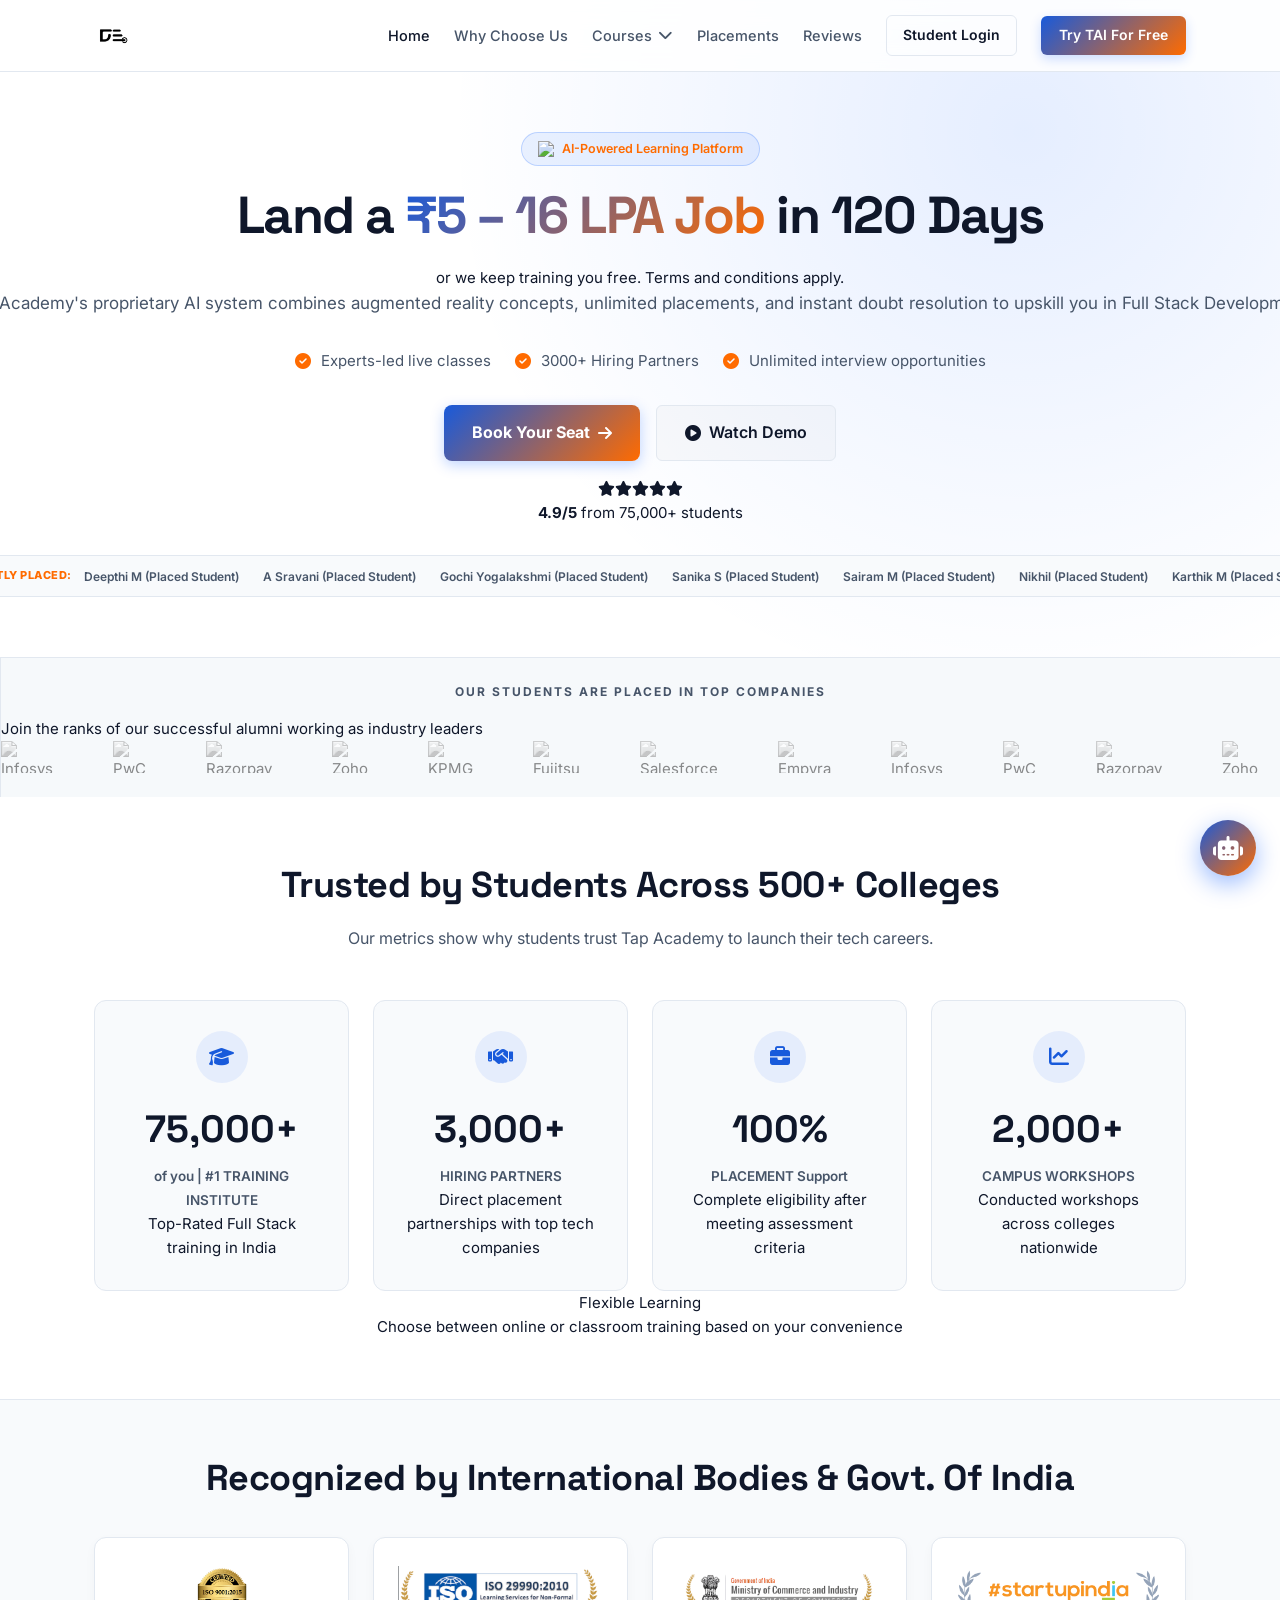
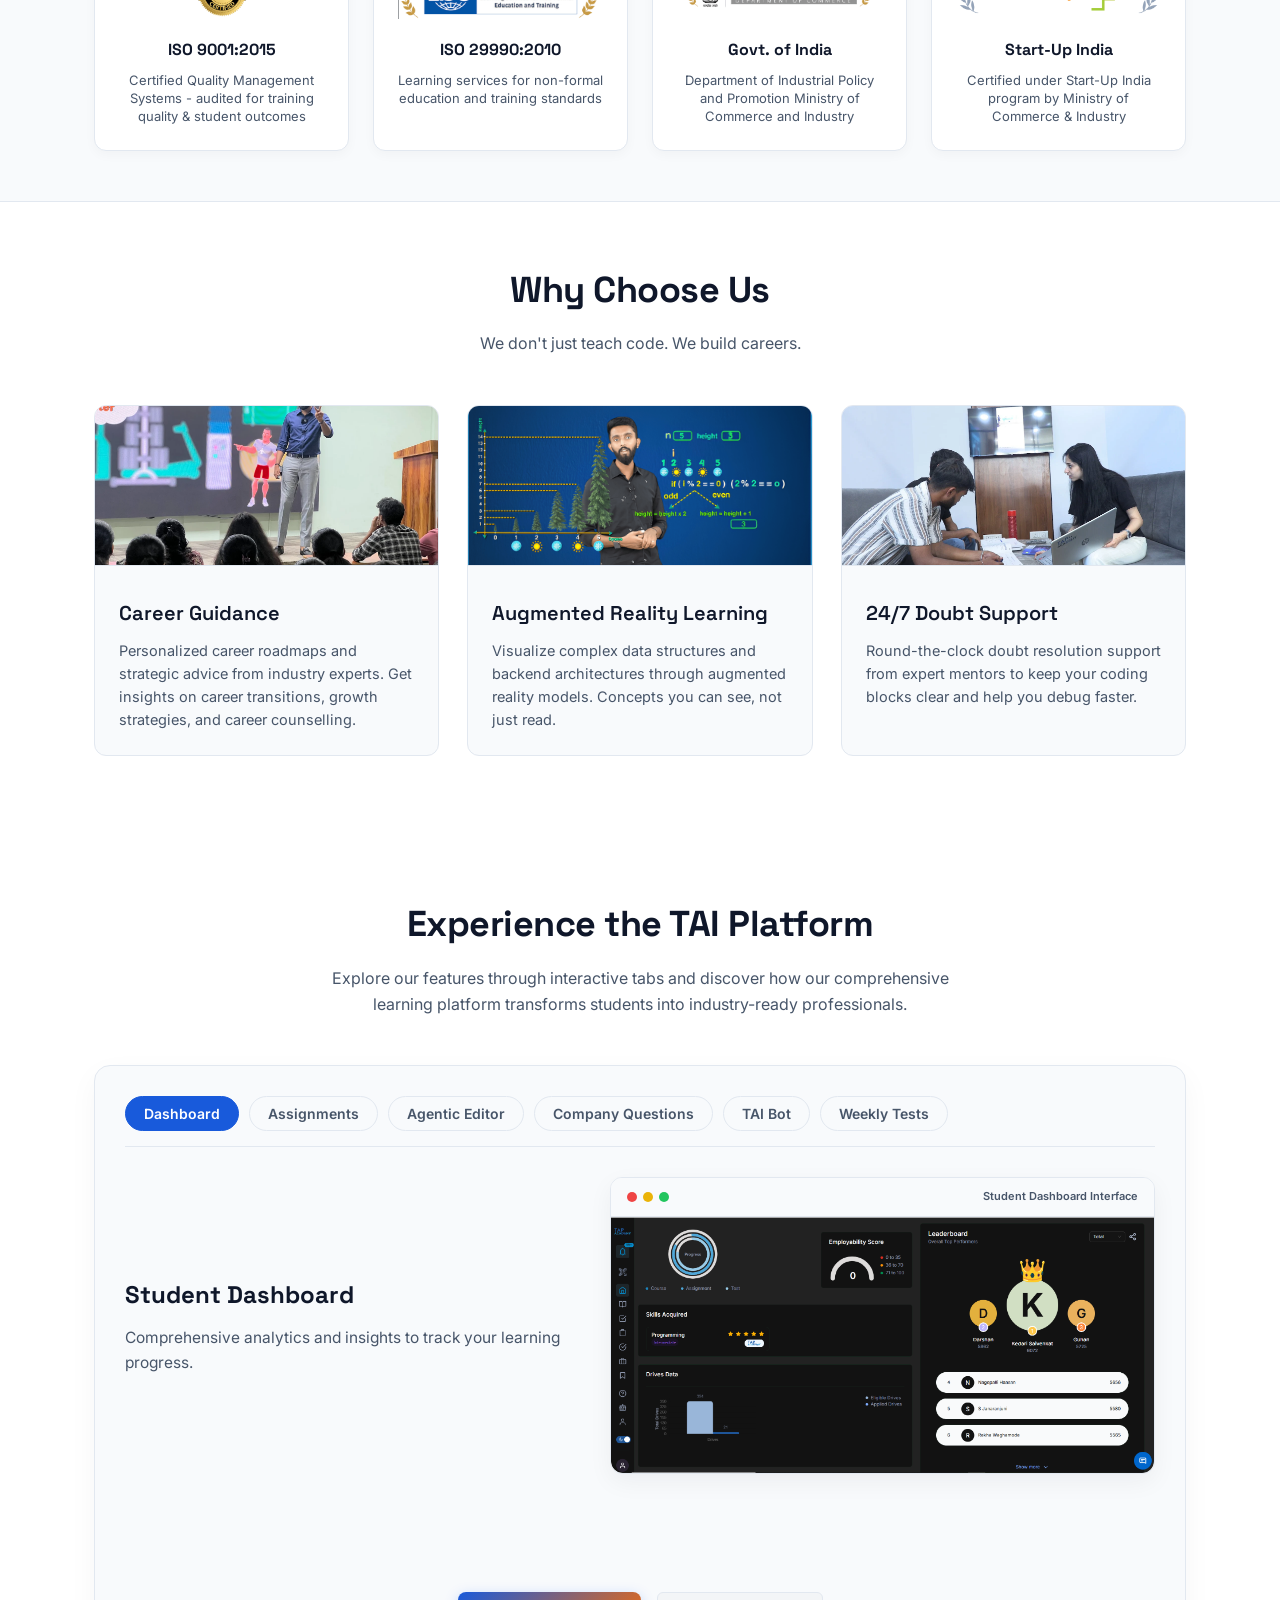
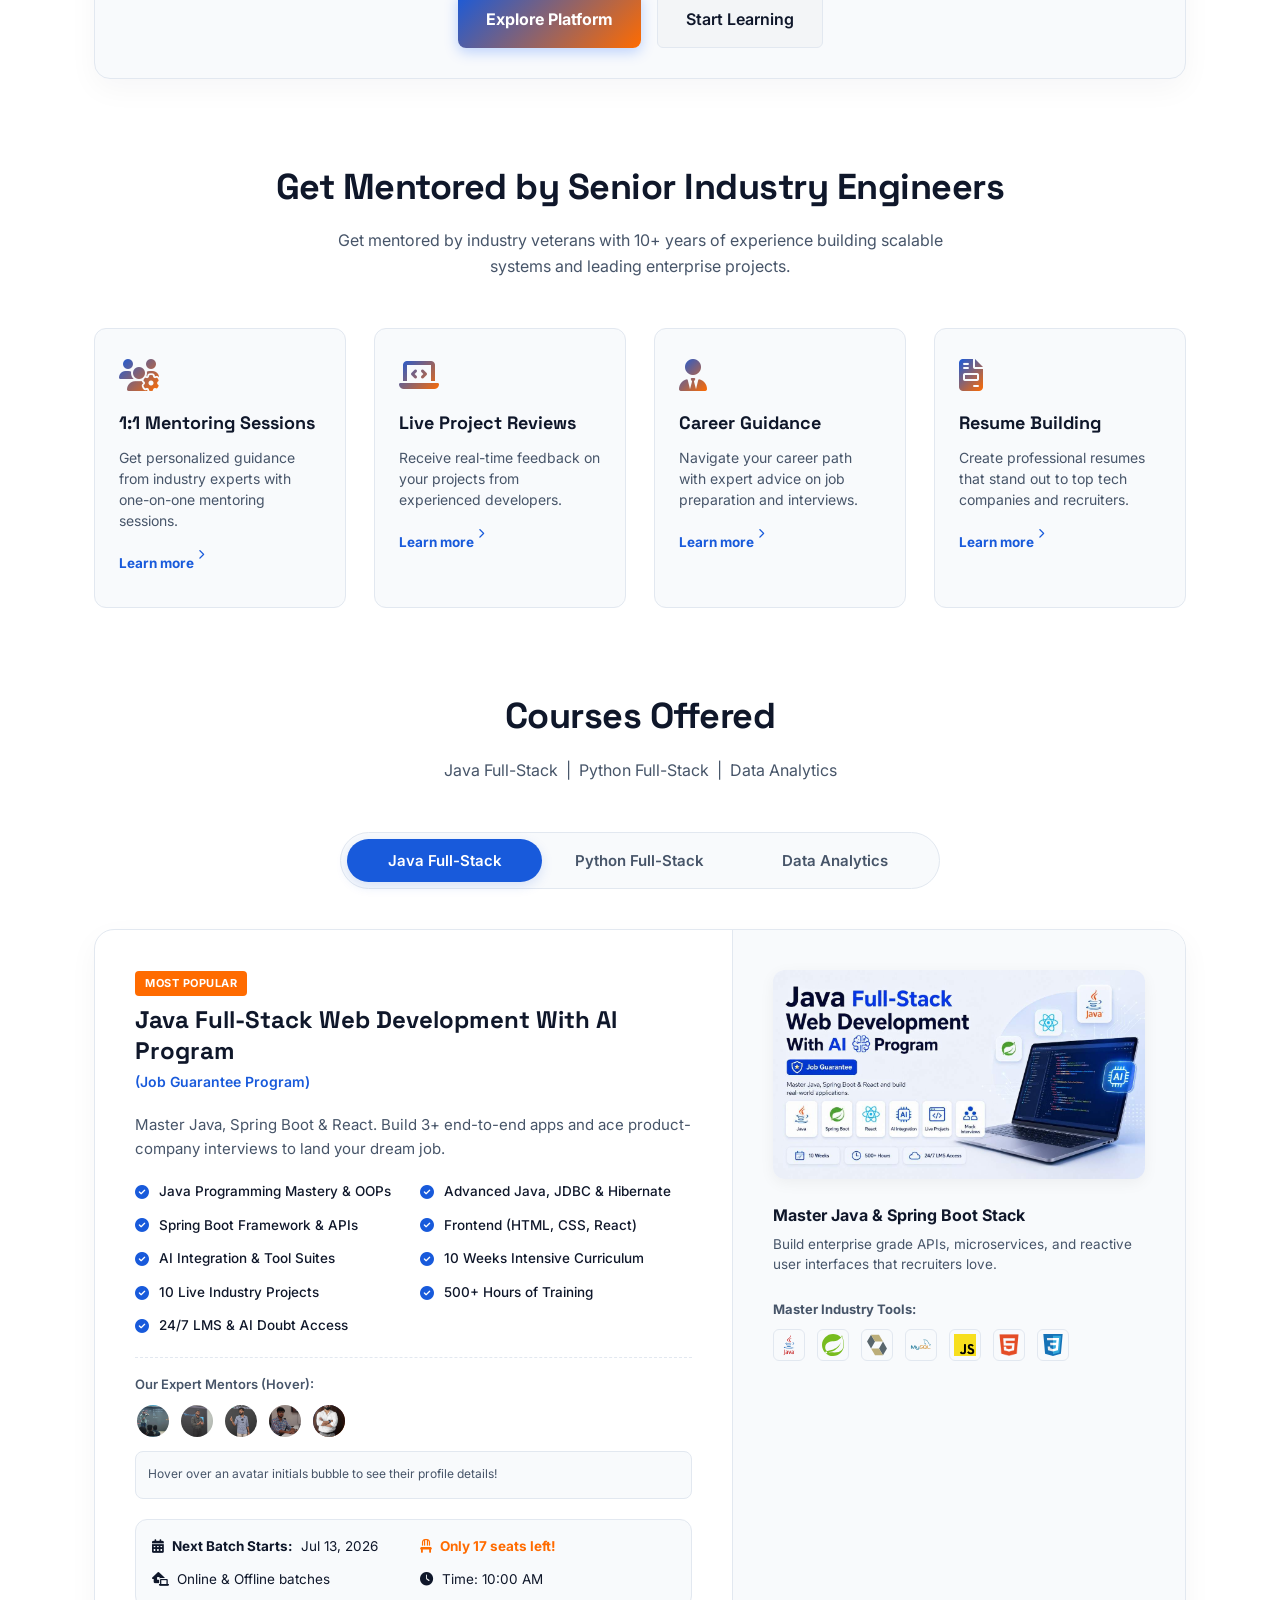
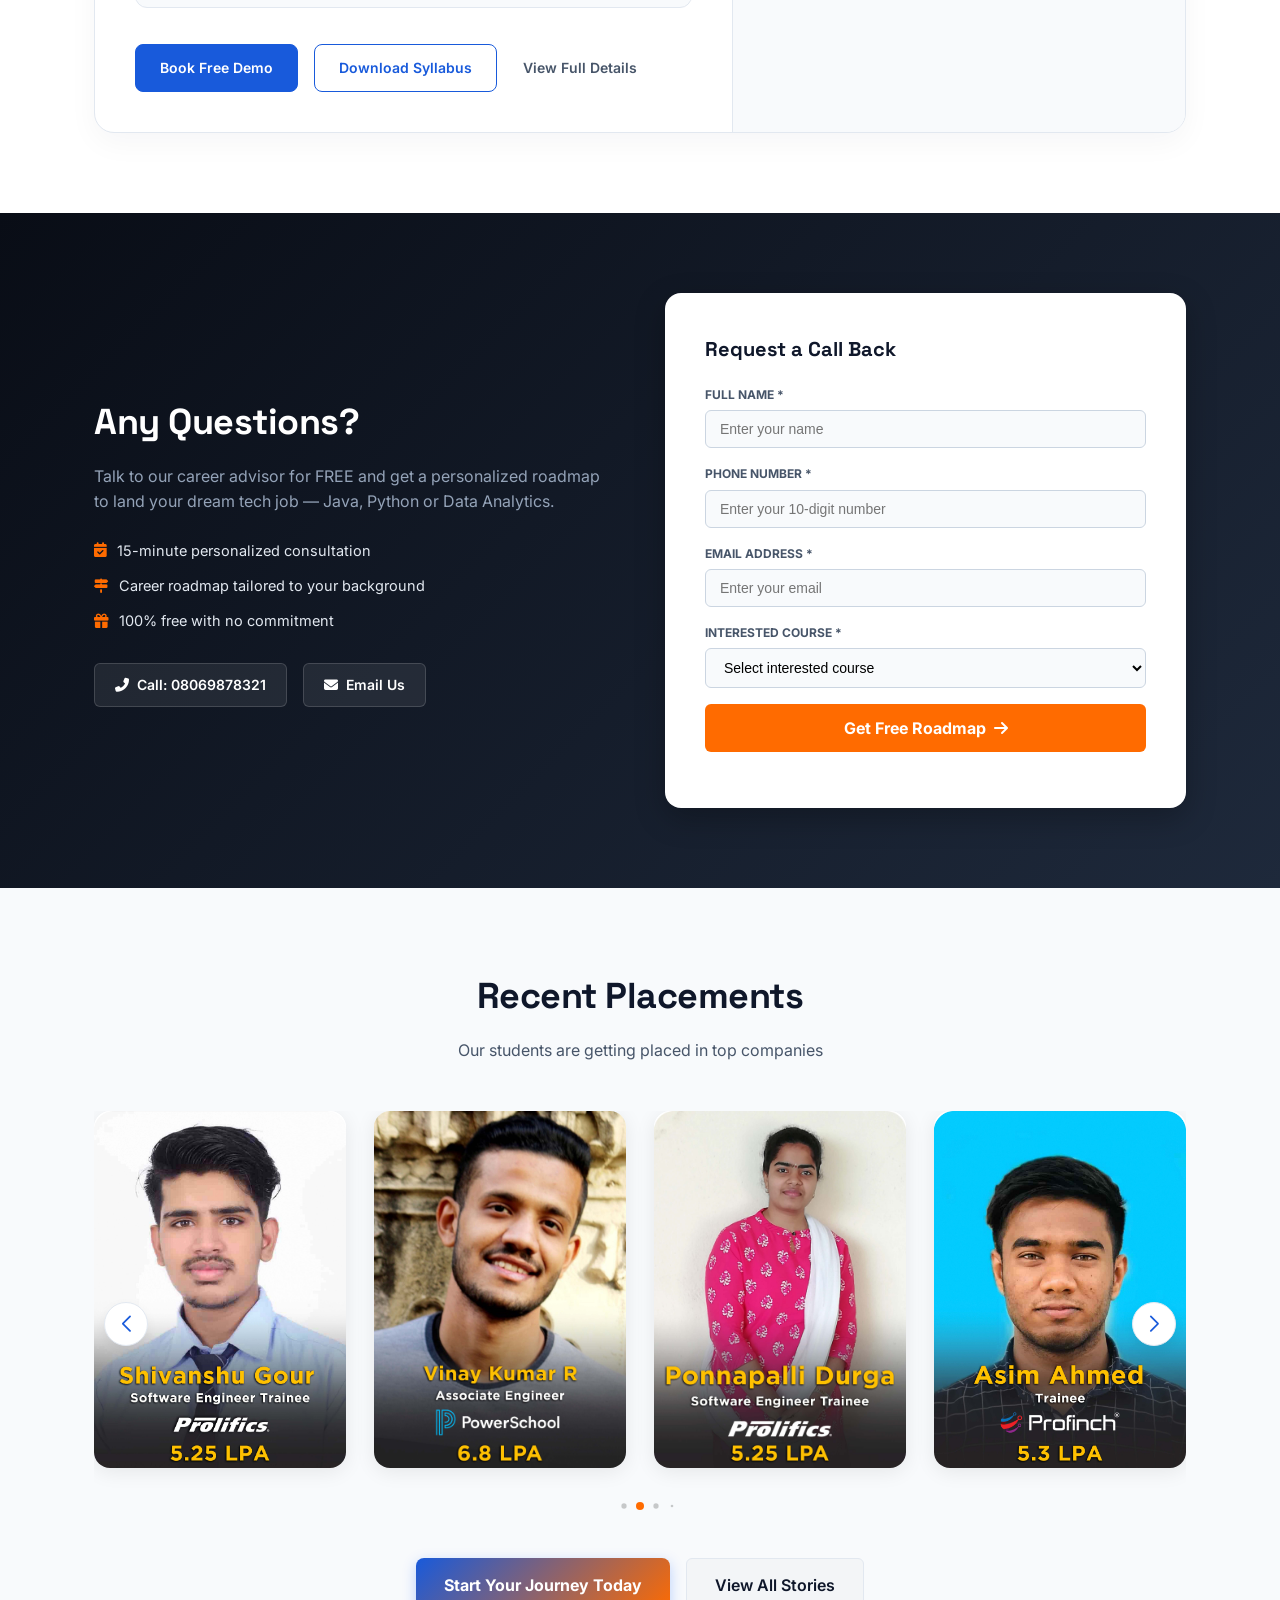
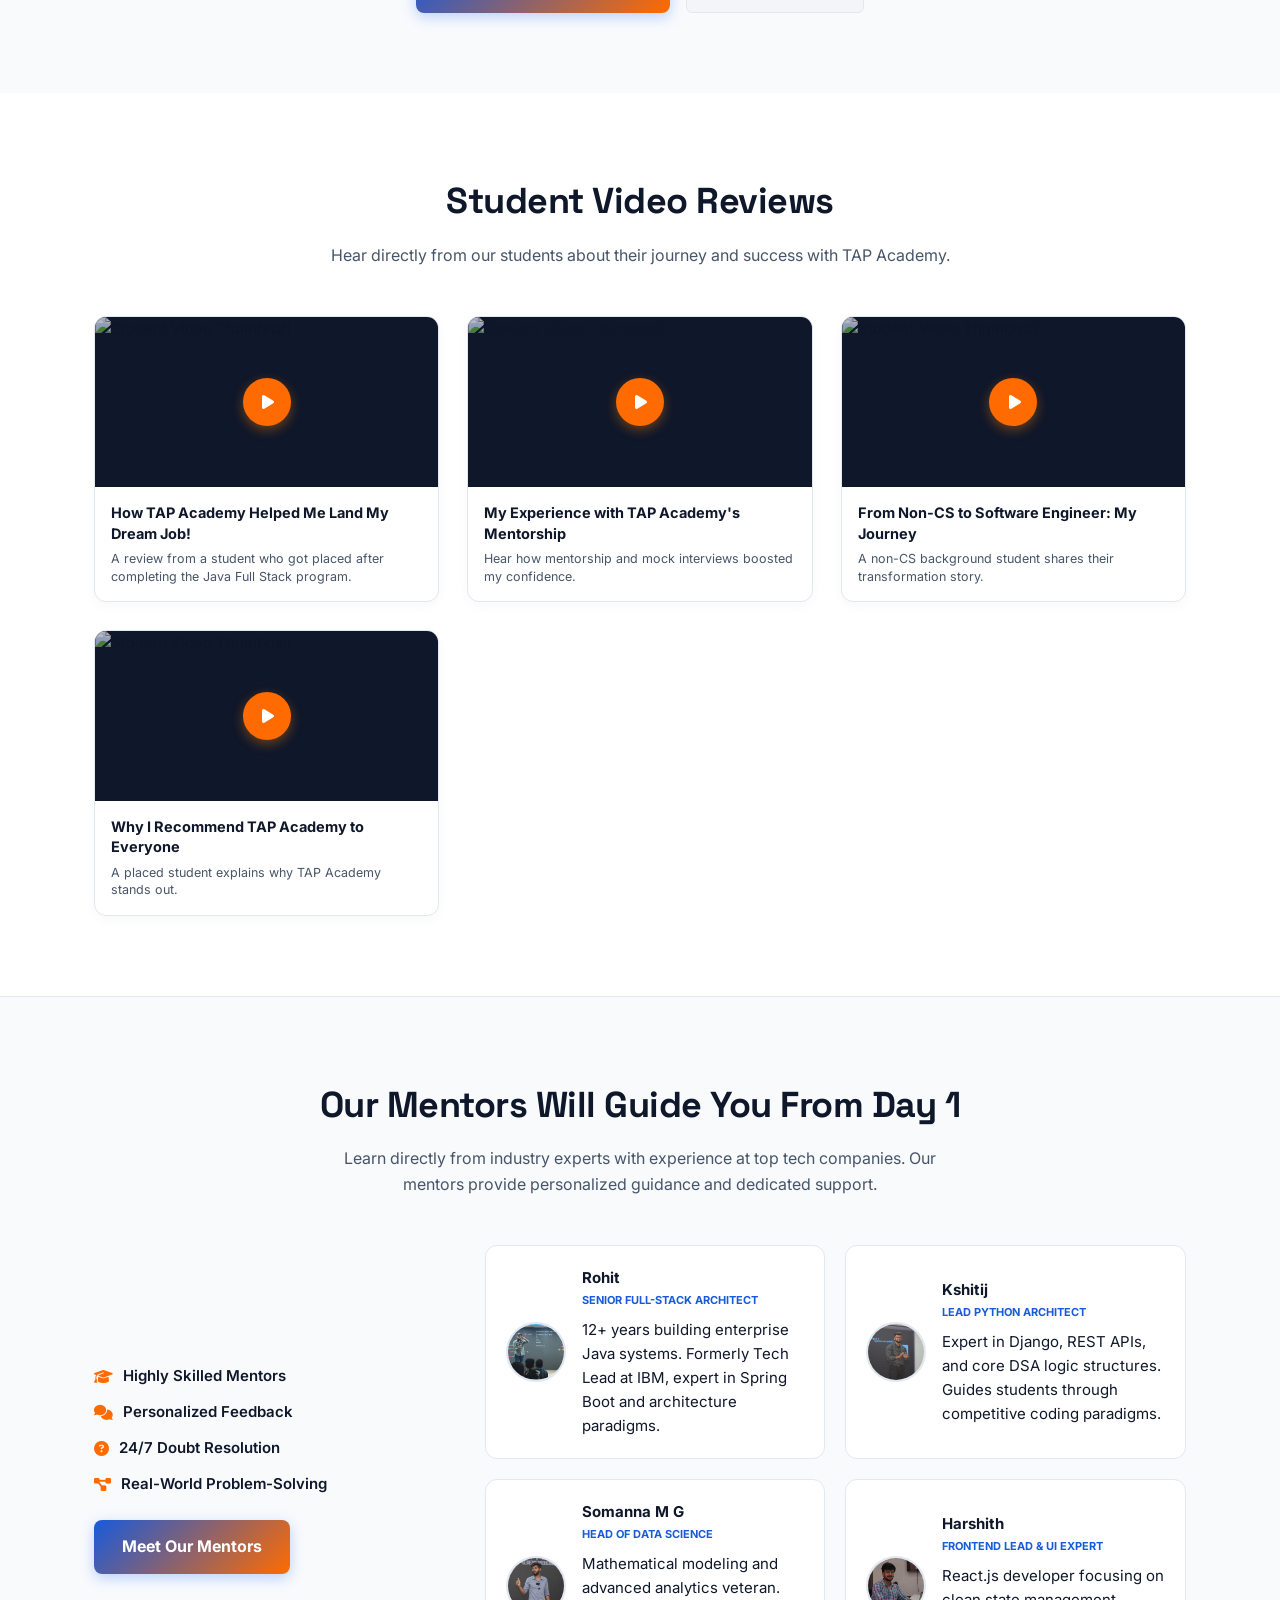
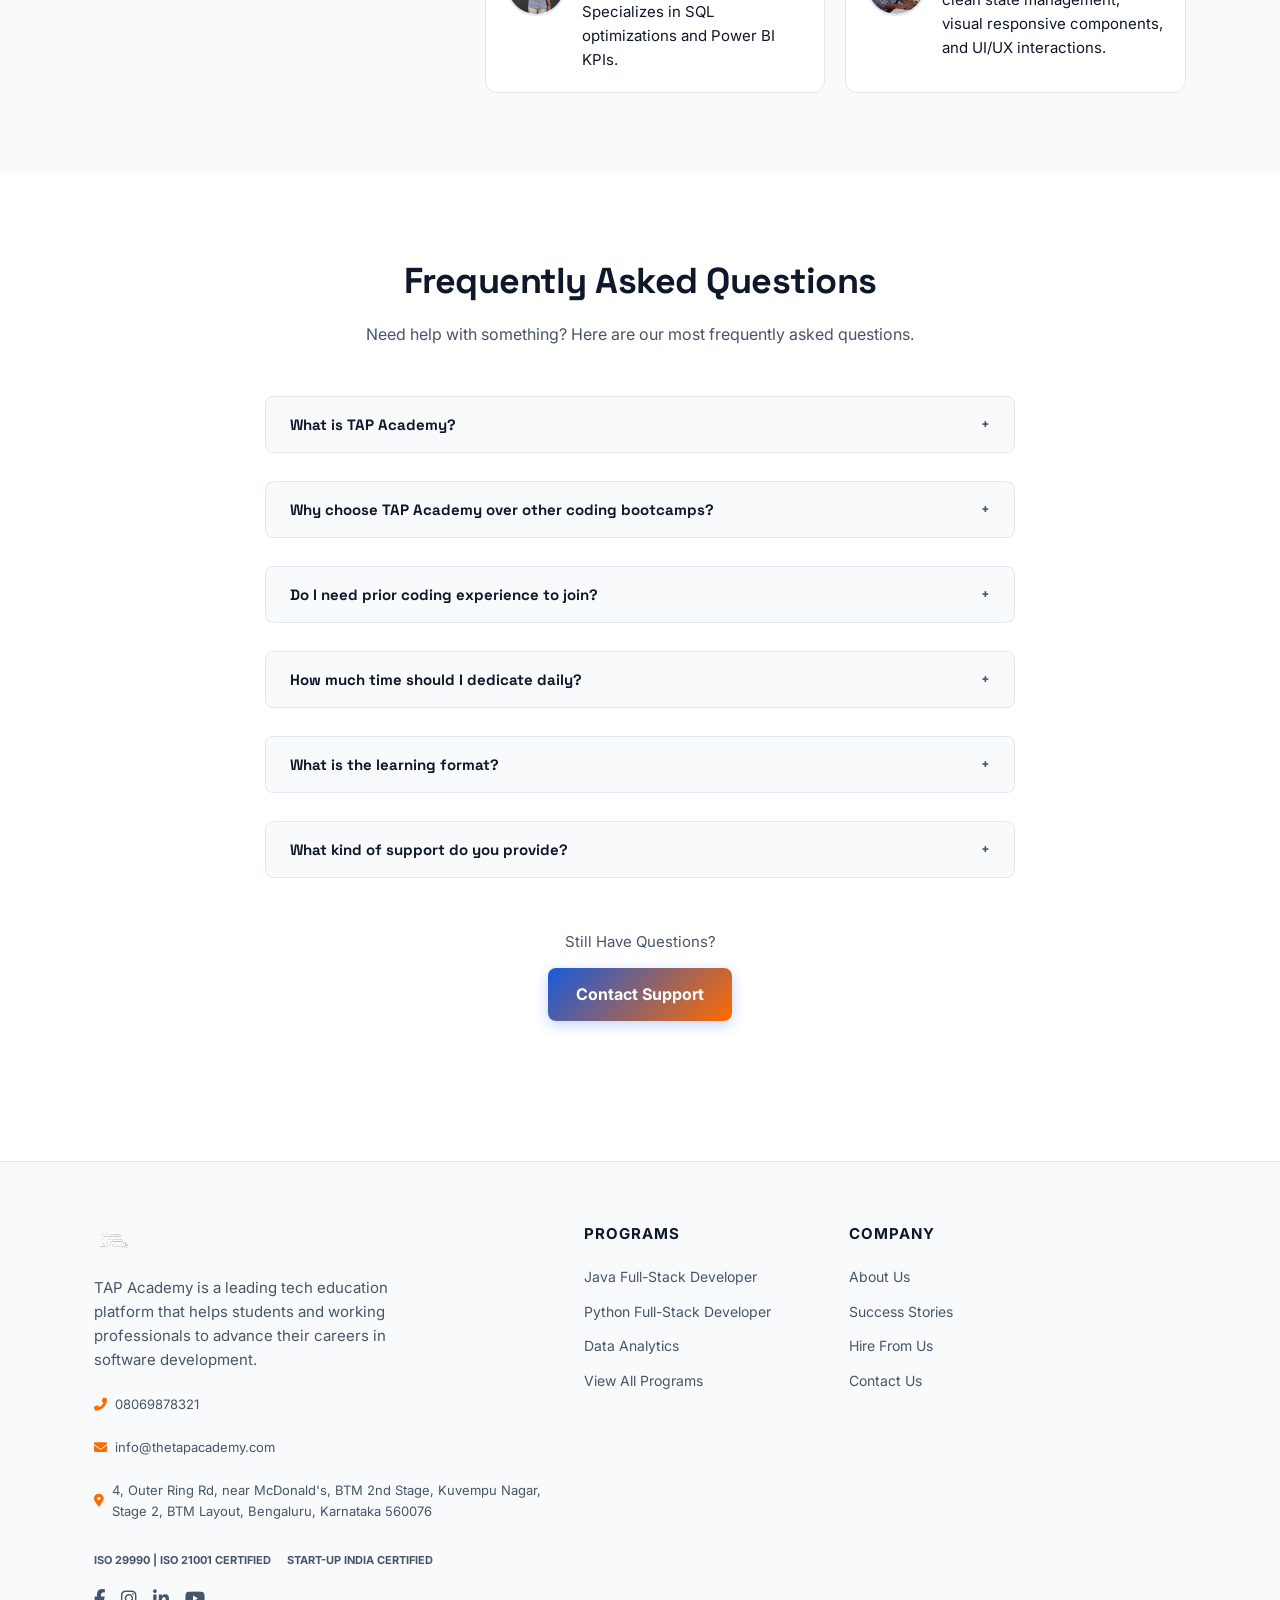
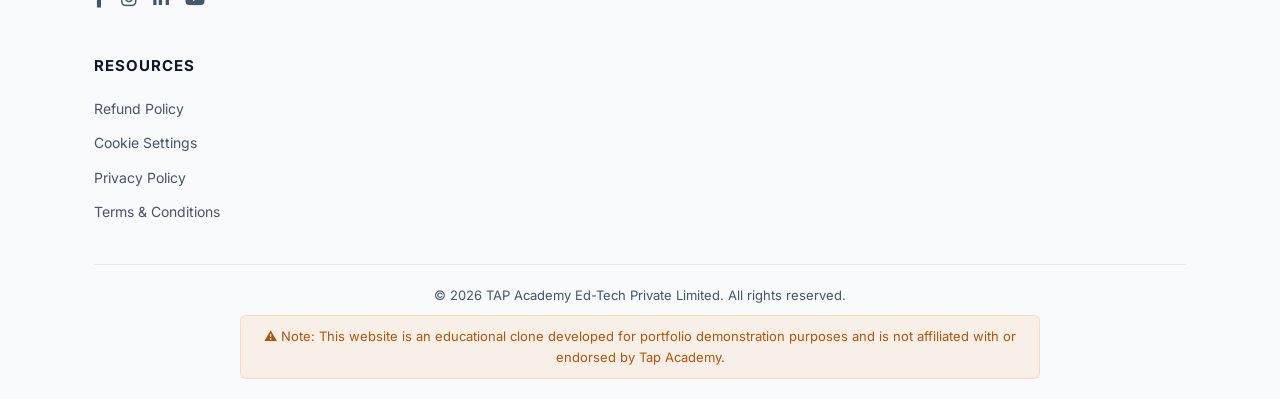
==== commit d4644518: "Fix: Resolve chatbot rendering, add global doubt assistant widget, and remove hero illustration/badg" ====
--- a/index.html
+++ b/index.html
@@ -124,26 +124,6 @@
                     </div>
                 </div>
             </div>
-            
-            <div class="hero-visual">
-                <div class="visual-wrapper">
-                    <img src="https://d2hqh62t23qj3u.cloudfront.net/assets/auth-illustration-Bth3SRxF.png" alt="TAI AR Study Dashboard" class="main-visual-img">
-                    <div class="floating-stat-badge badge-top">
-                        <i class="fas fa-check-circle text-gradient"></i>
-                        <div>
-                            <h4>100% Support</h4>
-                            <p>Unlimited Interviews</p>
-                        </div>
-                    </div>
-                    <div class="floating-stat-badge badge-bottom">
-                        <i class="fas fa-robot text-gradient"></i>
-                        <div>
-                            <h4>AI Tutor Active</h4>
-                            <p>24/7 Doubt Resolution</p>
-                        </div>
-                    </div>
-                </div>
-            </div>
         </div>
     </section>
 
@@ -1074,6 +1054,41 @@
             </div>
         </div>
     </footer>
+    <!-- Floating AI Doubt Assistant Widget -->
+    <div id="ai-chat-widget" class="ai-chat-widget-container">
+        <!-- Chat FAB Button -->
+        <button id="ai-chat-toggle" class="ai-chat-fab" title="AI Doubt Assistant">
+            <i class="fas fa-robot"></i>
+        </button>
+        
+        <!-- Chat Window Popup -->
+        <div id="ai-chat-window" class="ai-chat-window">
+            <div class="ai-chat-header">
+                <div class="header-info">
+                    <div class="avatar-status">
+                        <i class="fas fa-robot"></i>
+                        <span class="status-dot"></span>
+                    </div>
+                    <div>
+                        <h4>TAI Doubt Assistant</h4>
+                        <p>Active 24/7 • AI Tutor</p>
+                    </div>
+                </div>
+                <button id="ai-chat-close" class="close-btn" title="Close"><i class="fas fa-times"></i></button>
+            </div>
+            
+            <div class="ai-chat-body" id="ai-chat-body">
+                <div class="chat-message bot">
+                    Hi! I'm your TAI AI Tutor. Ask me any coding concept or placement doubt, and I'll help you immediately!
+                </div>
+            </div>
+            
+            <div class="ai-chat-footer">
+                <input type="text" id="ai-chat-input" placeholder="Ask a doubt..." autocomplete="off">
+                <button id="ai-chat-send" title="Send message"><i class="fas fa-paper-plane"></i></button>
+            </div>
+        </div>
+    </div>
 
     <!-- JavaScript script -->
     <script src="main.js"></script>
--- a/style.css
+++ b/style.css
@@ -228,6 +228,63 @@
     flex-wrap: wrap;
 }
 
+.hero-bullets {
+    list-style: none;
+    margin-bottom: 32px;
+    display: flex;
+    flex-direction: column;
+    gap: 12px;
+}
+
+.hero-bullets li {
+    display: flex;
+    align-items: center;
+    gap: 10px;
+    font-size: 15px;
+    color: var(--text-secondary);
+}
+
+.hero-bullets li i {
+    color: var(--accent-orange);
+    font-size: 16px;
+}
+
+/* Centered Hero Layout when hero-visual is removed */
+.hero-container:not(:has(.hero-visual)) {
+    justify-content: center;
+    text-align: center;
+    max-width: 800px;
+    margin: 0 auto;
+}
+
+.hero-container:not(:has(.hero-visual)) .hero-content {
+    flex: 1;
+    display: flex;
+    flex-direction: column;
+    align-items: center;
+}
+
+.hero-container:not(:has(.hero-visual)) .hero-bullets {
+    flex-direction: row;
+    flex-wrap: wrap;
+    justify-content: center;
+    gap: 24px;
+}
+
+.hero-container:not(:has(.hero-visual)) .hero-actions {
+    justify-content: center;
+}
+
+.hero-container:not(:has(.hero-visual)) .hero-reviews-badge {
+    justify-content: center;
+    margin-top: 16px;
+}
+
+.hero-container:not(:has(.hero-visual)) .placed-ticker-container {
+    width: 100%;
+    margin-top: 30px;
+}
+
 .btn-primary-large {
     background: var(--accent-gradient);
     color: #ffffff;
@@ -2659,3 +2716,240 @@
     }
 }
 
+/* Responsive positioning for hero floating stat badges to avoid screen overflow on mobile */
+@media (max-width: 576px) {
+    .badge-top {
+        left: 10px !important;
+    }
+    .badge-bottom {
+        right: 10px !important;
+    }
+}
+
+/* Global Floating AI Doubt Assistant Widget */
+.ai-chat-widget-container {
+    position: fixed;
+    bottom: 24px;
+    right: 24px;
+    z-index: 10000;
+}
+
+.ai-chat-fab {
+    width: 56px;
+    height: 56px;
+    background: var(--accent-gradient);
+    color: #ffffff;
+    border-radius: 50%;
+    display: flex;
+    align-items: center;
+    justify-content: center;
+    box-shadow: 0 8px 24px rgba(0, 86, 255, 0.4);
+    font-size: 24px;
+    border: none;
+    outline: none;
+    cursor: pointer;
+    padding: 0;
+    transition: transform 0.2s, box-shadow 0.2s;
+}
+
+.ai-chat-fab:hover {
+    transform: scale(1.08);
+    box-shadow: 0 12px 28px rgba(0, 86, 255, 0.55);
+}
+
+/* Chat Window */
+.ai-chat-window {
+    position: absolute;
+    bottom: 72px;
+    right: 0;
+    width: 350px;
+    height: 480px;
+    background-color: rgba(24, 25, 38, 0.98);
+    backdrop-filter: blur(16px);
+    border: 1px solid var(--border-color);
+    border-radius: 16px;
+    box-shadow: 0 12px 40px rgba(0, 0, 0, 0.3);
+    display: flex;
+    flex-direction: column;
+    overflow: hidden;
+    opacity: 0;
+    visibility: hidden;
+    transform: translateY(20px) scale(0.95);
+    transition: opacity 0.3s ease, transform 0.3s ease, visibility 0.3s;
+}
+
+.ai-chat-window.open {
+    opacity: 1;
+    visibility: visible;
+    transform: translateY(0) scale(1);
+}
+
+/* Header */
+.ai-chat-header {
+    background-color: var(--bg-surface);
+    border-bottom: 1px solid var(--border-color);
+    padding: 16px;
+    display: flex;
+    justify-content: space-between;
+    align-items: center;
+}
+
+.header-info {
+    display: flex;
+    align-items: center;
+    gap: 12px;
+}
+
+.avatar-status {
+    width: 36px;
+    height: 36px;
+    border-radius: 50%;
+    background: var(--accent-gradient);
+    display: flex;
+    align-items: center;
+    justify-content: center;
+    position: relative;
+    font-size: 16px;
+    color: #ffffff;
+}
+
+.status-dot {
+    position: absolute;
+    bottom: 0;
+    right: 0;
+    width: 10px;
+    height: 10px;
+    background-color: #22c55e;
+    border: 2px solid var(--bg-surface);
+    border-radius: 50%;
+}
+
+.header-info h4 {
+    font-size: 14px;
+    font-weight: 700;
+    color: var(--text-primary);
+}
+
+.header-info p {
+    font-size: 11px;
+    color: var(--text-secondary);
+}
+
+.ai-chat-header .close-btn {
+    background: none;
+    border: none;
+    color: var(--text-secondary);
+    font-size: 18px;
+    cursor: pointer;
+    padding: 4px;
+    transition: color 0.2s;
+}
+
+.ai-chat-header .close-btn:hover {
+    color: var(--text-primary);
+}
+
+/* Body */
+.ai-chat-body {
+    flex: 1;
+    padding: 16px;
+    overflow-y: auto;
+    display: flex;
+    flex-direction: column;
+    gap: 12px;
+    background-color: rgba(9, 10, 16, 0.4);
+}
+
+.chat-message {
+    max-width: 80%;
+    padding: 10px 14px;
+    border-radius: 12px;
+    font-size: 13.5px;
+    line-height: 1.45;
+}
+
+.chat-message.bot {
+    background-color: var(--bg-surface);
+    color: var(--text-primary);
+    border: 1px solid var(--border-color);
+    align-self: flex-start;
+    border-bottom-left-radius: 2px;
+}
+
+.chat-message.user {
+    background: var(--accent-gradient);
+    color: #ffffff;
+    align-self: flex-end;
+    border-bottom-right-radius: 2px;
+}
+
+/* typing indicator */
+.typing-indicator {
+    align-self: flex-start;
+    background-color: var(--bg-surface);
+    border: 1px solid var(--border-color);
+    border-radius: 12px;
+    padding: 10px 14px;
+    display: flex;
+    gap: 4px;
+}
+
+.typing-dot {
+    width: 6px;
+    height: 6px;
+    background-color: var(--text-secondary);
+    border-radius: 50%;
+    animation: typing 1.4s infinite ease-in-out both;
+}
+
+.typing-dot:nth-child(2) { animation-delay: 0.2s; }
+.typing-dot:nth-child(3) { animation-delay: 0.4s; }
+
+@keyframes typing {
+    0%, 80%, 100% { transform: scale(0.6); opacity: 0.4; }
+    40% { transform: scale(1); opacity: 1; }
+}
+
+/* Footer */
+.ai-chat-footer {
+    padding: 12px 16px;
+    border-top: 1px solid var(--border-color);
+    display: flex;
+    gap: 8px;
+    background-color: var(--bg-surface);
+}
+
+.ai-chat-footer input {
+    flex: 1;
+    background-color: rgba(9, 10, 16, 0.6);
+    border: 1px solid var(--border-color);
+    border-radius: 8px;
+    padding: 10px 14px;
+    color: var(--text-primary);
+    font-size: 13.5px;
+    outline: none;
+    transition: border-color 0.2s;
+}
+
+.ai-chat-footer input:focus {
+    border-color: var(--accent-blue);
+}
+
+.ai-chat-footer button {
+    width: 38px;
+    height: 38px;
+    background: var(--accent-gradient);
+    color: #ffffff;
+    border: none;
+    border-radius: 8px;
+    cursor: pointer;
+    display: flex;
+    align-items: center;
+    justify-content: center;
+    transition: opacity 0.2s;
+}
+
+.ai-chat-footer button:hover {
+    opacity: 0.9;
+}
+
